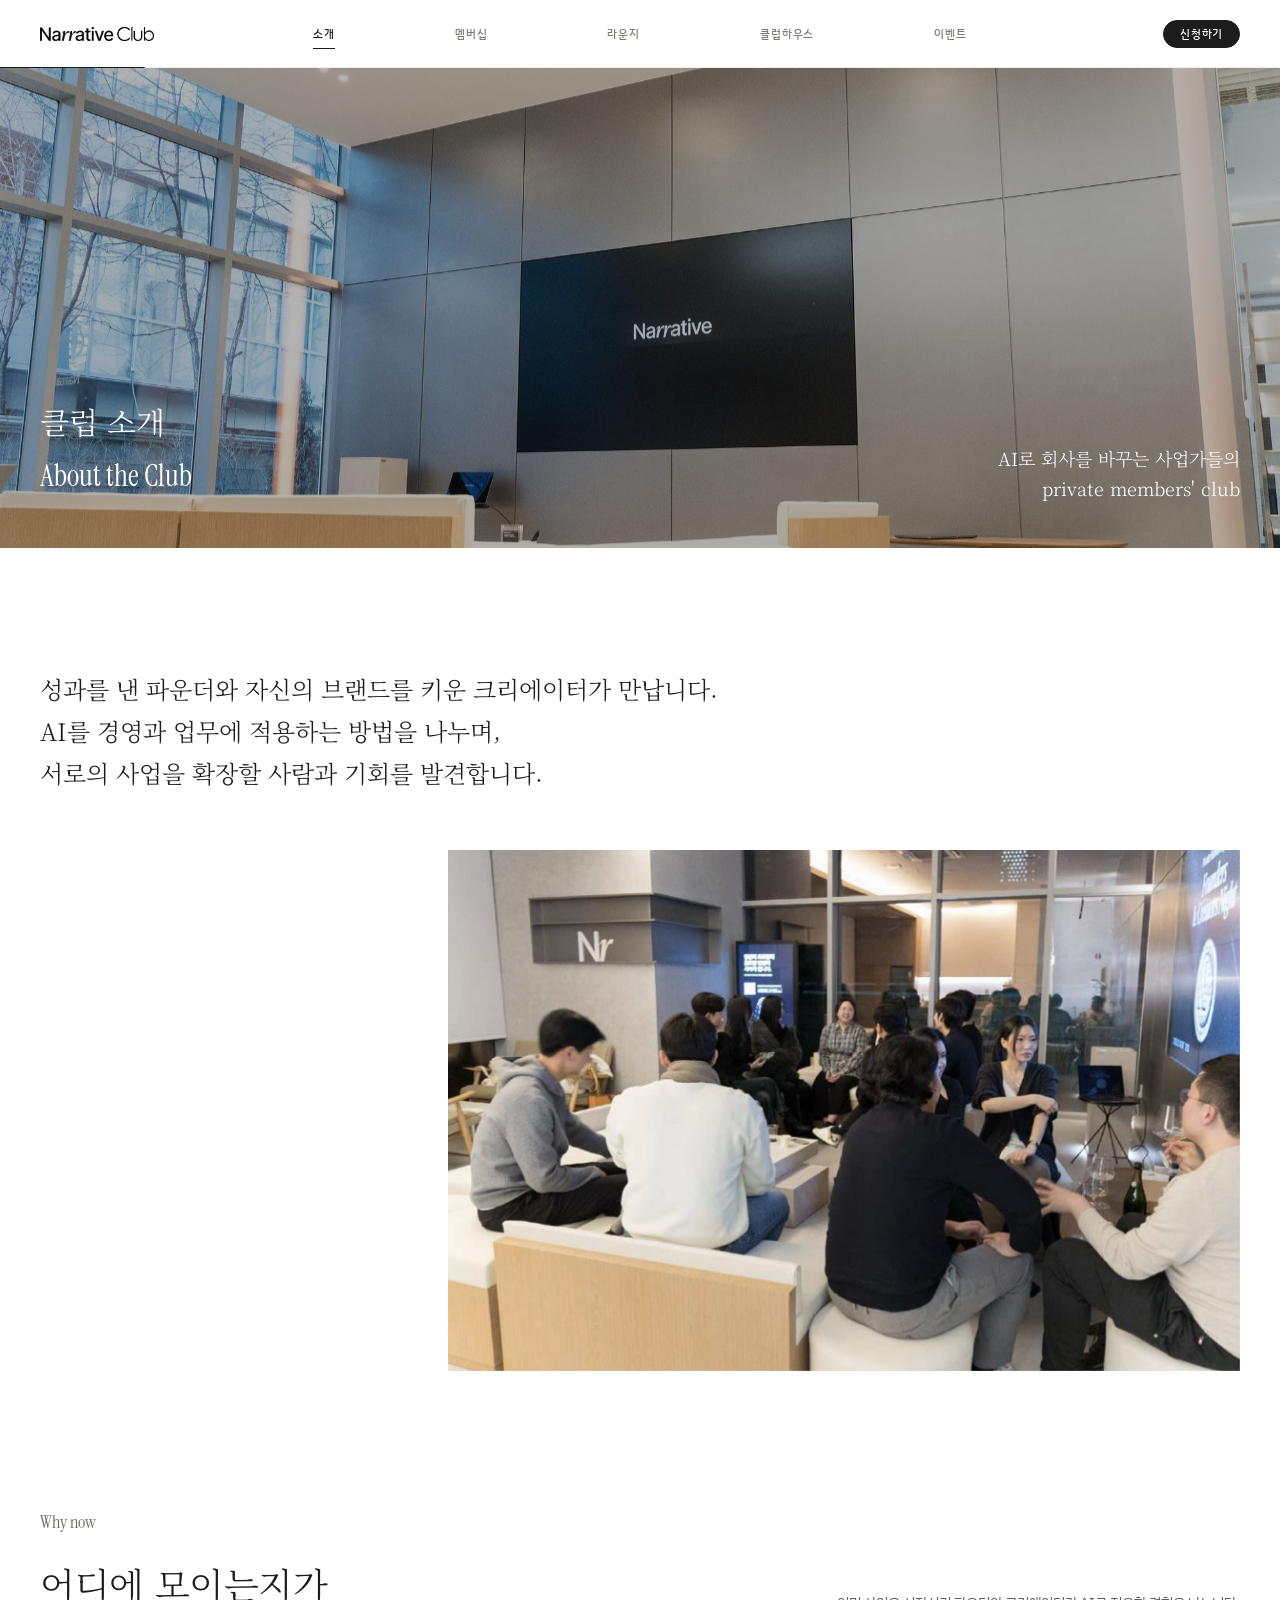
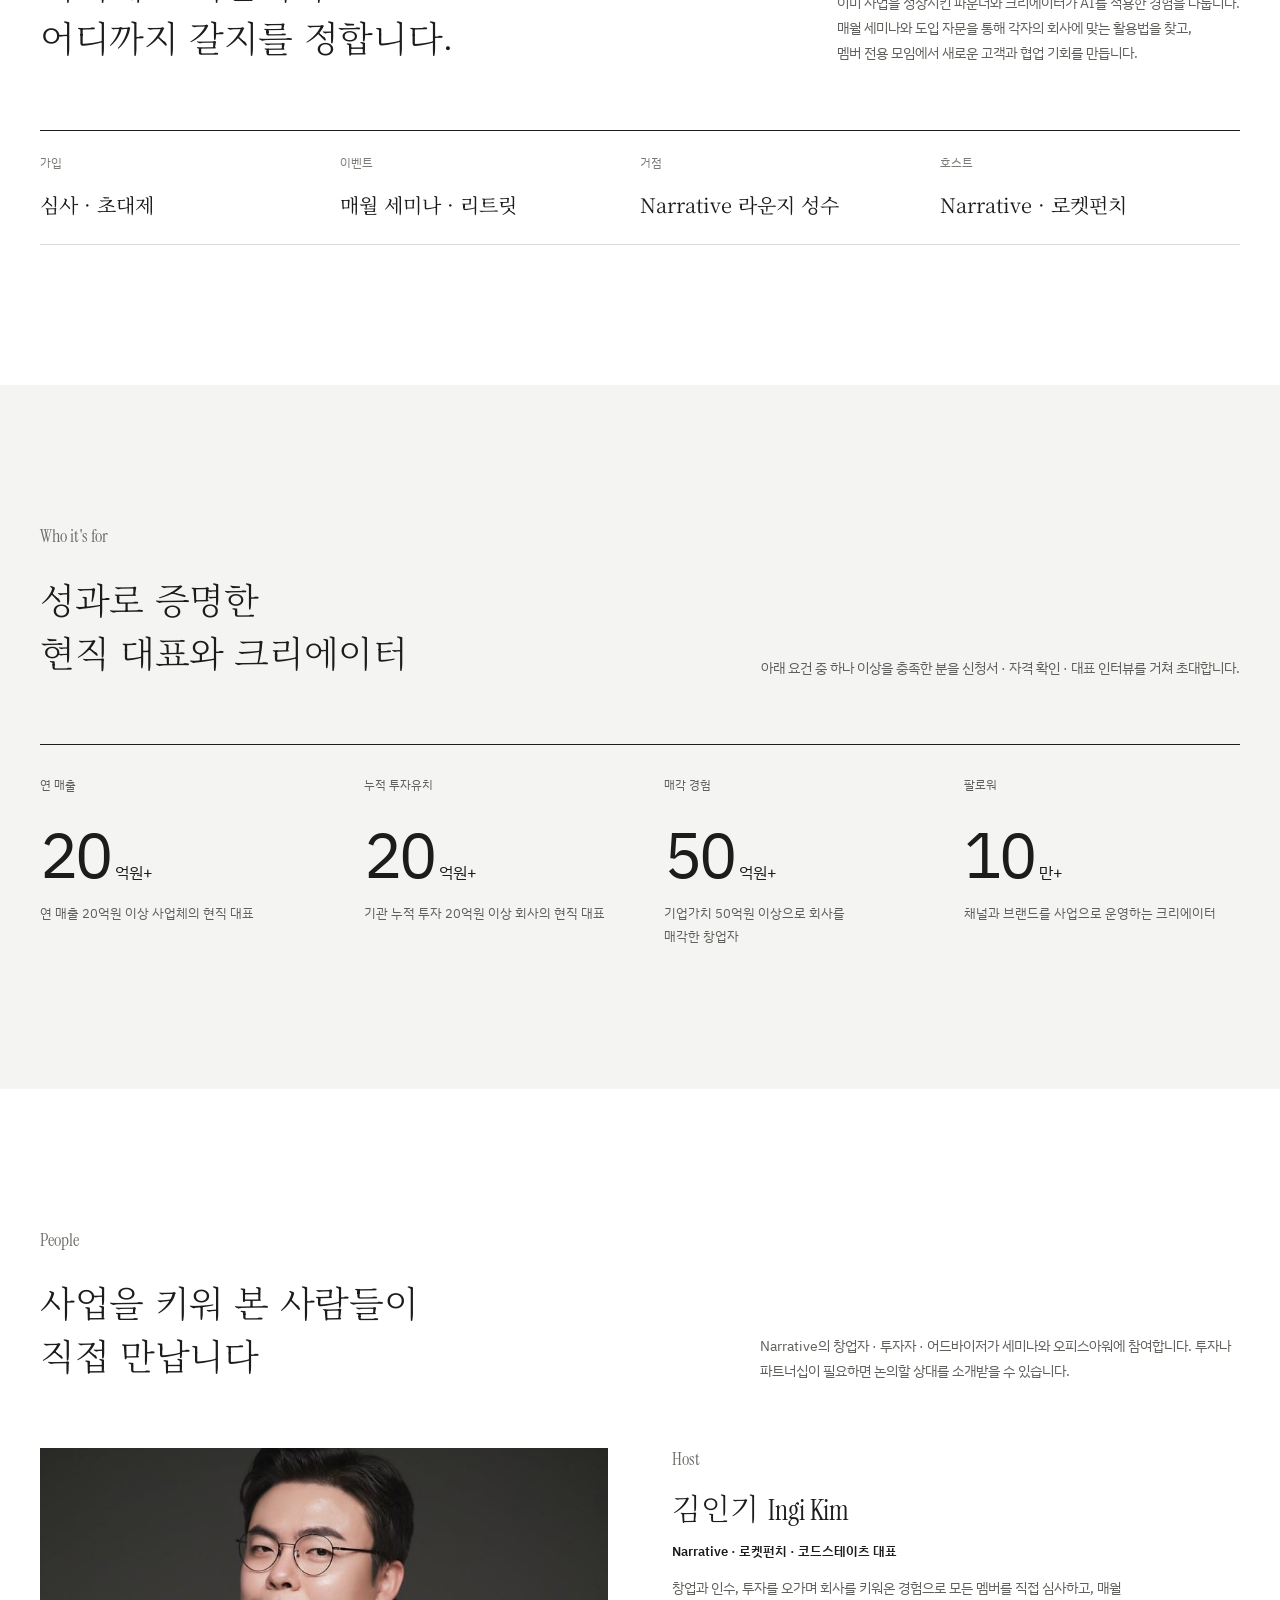
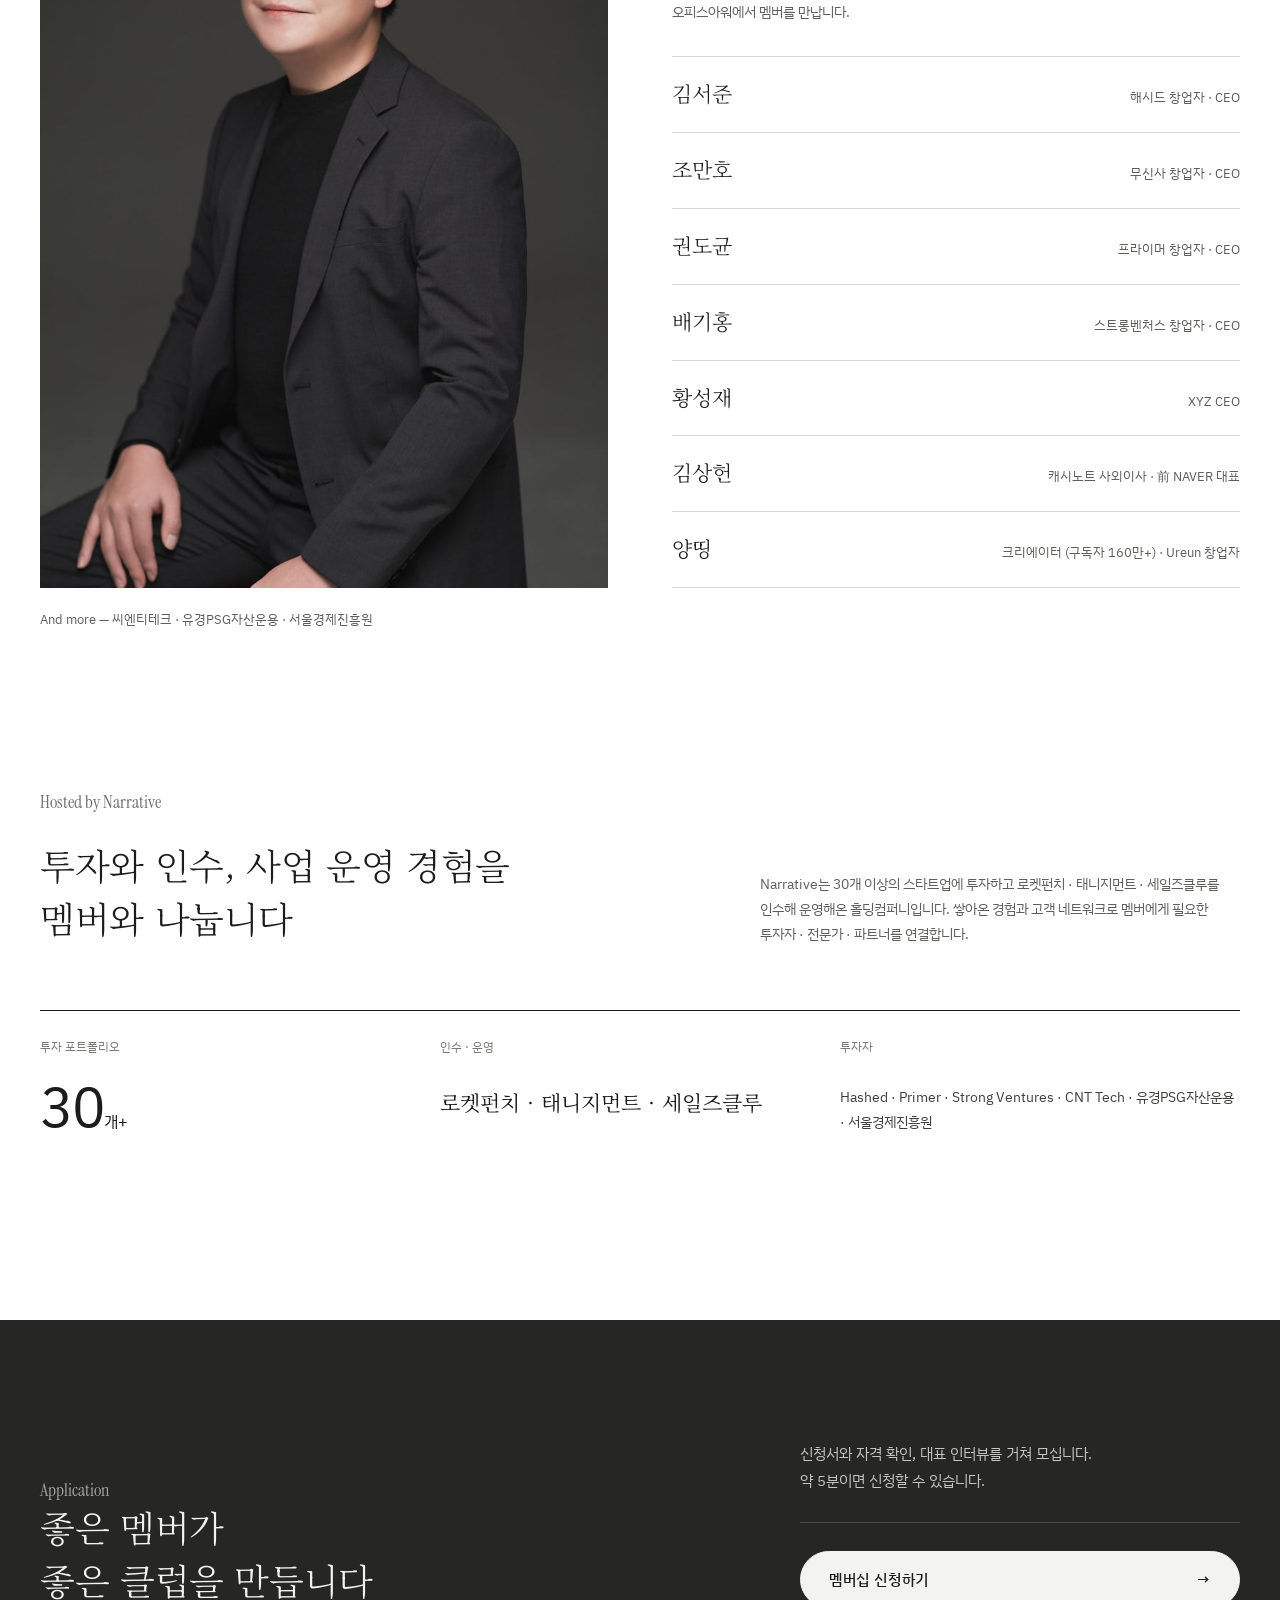
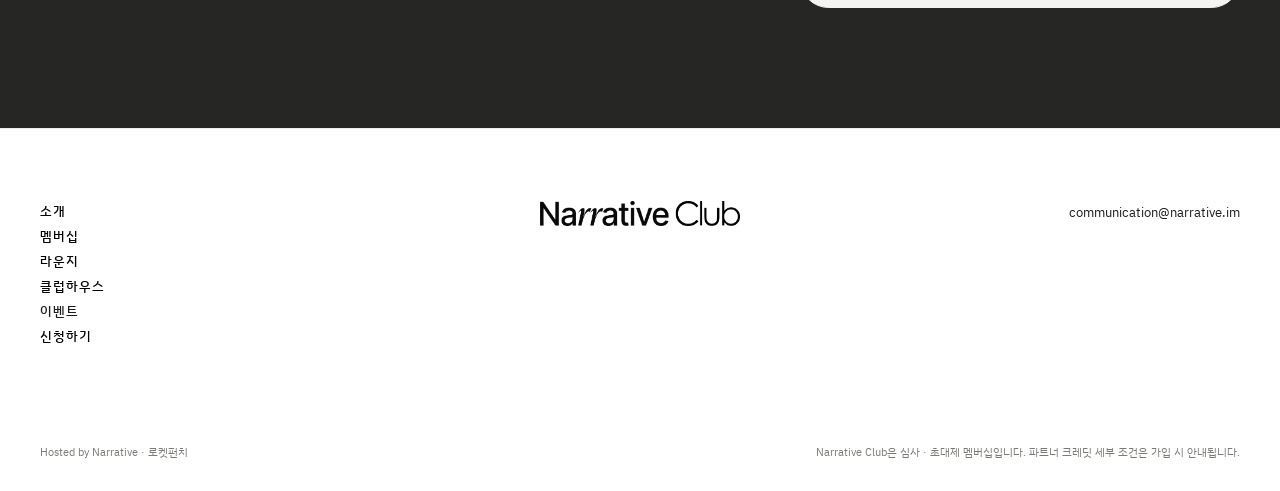
==== narrative-club-site (1)/index.html @ a38b7d6c "Add files via upload" ====
<!doctype html>
<html lang="ko">
<head>
<meta charset="utf-8">
<meta name="viewport" content="width=device-width, initial-scale=1, viewport-fit=cover">
<title>Narrative Club — AI로 회사를 바꾸는 사업가들의 private members' club</title>
<meta name="description" content="성과로 증명한 파운더와 크리에이터를 위한 초대제 멤버십. Narrative 라운지 성수, 성수 클럽하우스.">
<link rel="icon" href="images/narrative-logo.png">
<link rel="preconnect" href="https://fonts.googleapis.com">
<link rel="stylesheet" href="https://fonts.googleapis.com/css2?family=Instrument+Serif:ital@0;1&amp;family=Noto+Serif+KR:wght@300;400&amp;family=IBM+Plex+Sans+KR:wght@400;500;600&amp;display=swap">
<link rel="stylesheet" href="style.css">
</head>
<body>
<div data-nc="1" style="background: #FFFFFF; color: #1C1C1C; font-family: 'IBM Plex Sans KR', sans-serif; font-size: 14px; line-height: 1.8; min-width: 0">
<header style="position: sticky; top: 0; z-index: 50; background: rgba(255,255,255,0.94); backdrop-filter: blur(10px)">
<div class="wrap" style="height: 68px; display: grid; grid-template-columns: minmax(0,1fr) auto minmax(0,1fr); align-items: center; max-width: none; gap: 24px">
<button aria-label="Narrative Club 홈" data-go="about" style="background: none; border: 0; padding: 0; cursor: pointer; justify-self: start; display: flex"><img alt="Narrative Club" src="images/narrative-logo.png" style="height: 14px; width: auto; display: block"/></button>
<nav class="navwrap" style="display: flex; gap: 120px; align-items: center">

<button class="navbtn" data-go="about" style="color: #1C1C1C">소개<span class="bar" style="width: 100%"></span></button>

<button class="navbtn" data-go="benefits" style="color: #7A7A76">멤버십<span class="bar" style="width: 0%"></span></button>

<button class="navbtn" data-go="lounge" style="color: #7A7A76">라운지<span class="bar" style="width: 0%"></span></button>

<button class="navbtn" data-go="clubhouse" style="color: #7A7A76">클럽하우스<span class="bar" style="width: 0%"></span></button>

<a class="navbtn" href="https://www.instagram.com/narrativeseoul?utm_source=ig_web_button_share_sheet&amp;stkn=ZDNlZDc0MzIxNw==" rel="noopener" style="color: #7A7A76" target="_blank">이벤트<span class="bar" style="width: 0%"></span></a>

</nav>
<div style="justify-self: end"><button class="applybtn" data-go="apply">신청하기</button></div>
</div>
<div style="position: absolute; left: 0; right: 0; bottom: 0; height: 1px; background: #EDEDEA"></div>
<div data-prog="1" style="position: absolute; left: 0; right: 0; bottom: 0; height: 1px; background: #1C1C1C; transform-origin: 0 50%; transform: scaleX(0)"></div>
</header>
<div data-page="about"><div class="page"><section class="rel" data-rv="1" style="height: 480px; max-height: 92vh; min-height: 480px; overflow: hidden; color: #FFFFFF">
<div style="position: absolute; inset: 0"><div class="img-in" data-par="1" style="background: #7C7C78"><img alt="Narrative 라운지 성수 전경" src="images/lounge-wide.jpg" style="width: 100%; height: 100%; object-fit: cover; object-position: center 40%; display: block"/></div></div><div style="position: absolute; inset: 0; background: rgba(20,20,20,0.32)"></div>
<div class="wrap split" style="position: absolute; left: 0; right: 0; bottom: 0; padding-bottom: 44px; gap: 32px; align-items: end; max-width: none">
<div><span class="mask"><span class="kr hero-t" style="font-size: 30px; font-weight: 300">클럽 소개</span></span><span class="mask"><span class="srf hero-t" style="font-size: 30px; transition-delay: 100ms">About the Club</span></span></div>
<p class="kr rise" style="margin: 0; text-align: right; justify-self: end; font-size: 18px; line-height: 1.7; font-weight: 300; transition-delay: 200ms">AI로 회사를 바꾸는 사업가들의<br/>private members' club</p>
</div></section><div class="wrap" data-rv="1" style="padding-top: 120px"><p class="kr rise" style="margin: 0; max-width: 860px; font-size: 24px; line-height: 1.75; font-weight: 300; width: 1091px">성과를 낸 파운더와 자신의 브랜드를 키운 크리에이터가 만납니다. <br/>AI를 경영과 업무에 적용하는 방법을 나누며, <br/>서로의 사업을 확장할 사람과 기회를 발견합니다.</p></div><div class="wrap g3" style="gap: 24px; margin-top: 56px"><div data-rv="1" style="grid-column: 2 / span 2"><div class="img" style="aspect-ratio: 1800 / 1183"><div class="img-in" data-par="1" style="background: #8C8C88"><img alt="라운지에서 열린 네트워킹 밋업 — 소파에 둘러앉은 참가자들" src="images/ev-network.jpg" style="width: 100%; height: 100%; object-fit: cover; object-position: center; display: block"/></div></div></div></div><div class="wrap split" data-rv="1" data-spy="a-why" id="a-why" style="padding-top: 140px; padding-bottom: 64px; gap: 64px; align-items: end">
<div><div class="eb rise" style="">Why now</div><div style="height: 26px"></div><h2 class="kr h-m" style="margin: 0; font-size: 36px; line-height: 1.4; font-weight: 300; letter-spacing: -0.01em"><span class="mask"><span style="transition-delay: 0ms">어디에 모이는지가</span></span><span class="mask"><span style="transition-delay: 110ms">어디까지 갈지를 정합니다.</span></span></h2></div>
<p class="rise" style="margin: 0; color: #5E5E5A; max-width: 480px; justify-self: end; transition-delay: 200ms">이미 사업을 성장시킨 파운더와 크리에이터가 AI를 적용한 경험을 나눕니다. <br/>매월 세미나와 도입 자문을 통해 각자의 회사에 맞는 활용법을 찾고, <br/>멤버 전용 모임에서 새로운 고객과 협업 기회를 만듭니다.</p></div><div class="wrap" data-rv="1"><div class="g4 rel"><div class="hl k" style="top: 0"></div><div class="hl" style="bottom: 0; transition-delay: 200ms"></div><div class="rise" style="padding: 22px 0; transition-delay: 0ms"><div style="font-size: 12px; color: #7A7A76">가입</div><div class="kr" style="font-size: 20px; margin-top: 14px">심사 · 초대제</div></div><div class="rise" style="padding: 22px 0; transition-delay: 100ms"><div style="font-size: 12px; color: #7A7A76">이벤트</div><div class="kr" style="font-size: 20px; margin-top: 14px">매월 세미나 · 리트릿</div></div><div class="rise" style="padding: 22px 0; transition-delay: 200ms"><div style="font-size: 12px; color: #7A7A76">거점</div><div class="kr" style="font-size: 20px; margin-top: 14px">Narrative 라운지 성수</div></div><div class="rise" style="padding: 22px 0; transition-delay: 300ms"><div style="font-size: 12px; color: #7A7A76">호스트</div><div class="kr" style="font-size: 20px; margin-top: 14px">Narrative · 로켓펀치</div></div></div></div><section style="background: #F4F4F2; margin-top: 140px; padding-bottom: 140px"><div class="wrap split" data-rv="1" data-spy="a-who" id="a-who" style="padding-top: 140px; padding-bottom: 64px; gap: 64px; align-items: end">
<div><div class="eb rise" style="">Who it's for</div><div style="height: 26px"></div><h2 class="kr h-m" style="margin: 0; font-size: 36px; line-height: 1.4; font-weight: 300; letter-spacing: -0.01em"><span class="mask"><span style="transition-delay: 0ms">성과로 증명한</span></span><span class="mask"><span style="transition-delay: 110ms">현직 대표와 크리에이터</span></span></h2></div>
<p class="rise" style="margin: 0; color: #5E5E5A; max-width: 480px; justify-self: end; transition-delay: 200ms">아래 요건 중 하나 이상을 충족한 분을 신청서 · 자격 확인 · 대표 인터뷰를 거쳐 초대합니다.</p></div><div class="wrap g4" data-rv="1"><div class="rel" style="padding: 30px 24px 0 0px"><div class="hl k" style="top: 0; transition-delay: 0ms"></div><div style="font-size: 12px; color: #5E5E5A">연 매출</div><div style="font-size: 64px; letter-spacing: -0.04em; line-height: 1; margin-top: 26px"><span class="odo"><span class="odo-c" style="--n: 2"><span>0</span><span>1</span><span>2</span><span>3</span><span>4</span><span>5</span><span>6</span><span>7</span><span>8</span><span>9</span></span></span><span class="odo"><span class="odo-c" style="--n: 0"><span>0</span><span>1</span><span>2</span><span>3</span><span>4</span><span>5</span><span>6</span><span>7</span><span>8</span><span>9</span></span></span><span style="font-size: 16px; letter-spacing: 0; margin-left: 4px">억원+</span></div><p class="rise" style="margin: 16px 0 0; font-size: 13px; color: #5E5E5A; transition-delay: 200ms">연 매출 20억원 이상 사업체의 현직 대표</p></div><div class="rel" style="padding: 30px 24px 0 24px"><div class="hl k" style="top: 0; transition-delay: 120ms"></div><div style="font-size: 12px; color: #5E5E5A">누적 투자유치</div><div style="font-size: 64px; letter-spacing: -0.04em; line-height: 1; margin-top: 26px"><span class="odo"><span class="odo-c" style="--n: 2"><span>0</span><span>1</span><span>2</span><span>3</span><span>4</span><span>5</span><span>6</span><span>7</span><span>8</span><span>9</span></span></span><span class="odo"><span class="odo-c" style="--n: 0"><span>0</span><span>1</span><span>2</span><span>3</span><span>4</span><span>5</span><span>6</span><span>7</span><span>8</span><span>9</span></span></span><span style="font-size: 16px; letter-spacing: 0; margin-left: 4px">억원+</span></div><p class="rise" style="margin: 16px 0 0; font-size: 13px; color: #5E5E5A; transition-delay: 320ms">기관 누적 투자 20억원 이상 회사의 현직 대표</p></div><div class="rel" style="padding: 30px 24px 0 24px"><div class="hl k" style="top: 0; transition-delay: 240ms"></div><div style="font-size: 12px; color: #5E5E5A">매각 경험</div><div style="font-size: 64px; letter-spacing: -0.04em; line-height: 1; margin-top: 26px"><span class="odo"><span class="odo-c" style="--n: 5"><span>0</span><span>1</span><span>2</span><span>3</span><span>4</span><span>5</span><span>6</span><span>7</span><span>8</span><span>9</span></span></span><span class="odo"><span class="odo-c" style="--n: 0"><span>0</span><span>1</span><span>2</span><span>3</span><span>4</span><span>5</span><span>6</span><span>7</span><span>8</span><span>9</span></span></span><span style="font-size: 16px; letter-spacing: 0; margin-left: 4px">억원+</span></div><p class="rise" style="margin: 16px 0 0; font-size: 13px; color: #5E5E5A; transition-delay: 440ms">기업가치 50억원 이상으로 회사를 매각한 창업자</p></div><div class="rel" style="padding: 30px 24px 0 24px"><div class="hl k" style="top: 0; transition-delay: 360ms"></div><div style="font-size: 12px; color: #5E5E5A">팔로워</div><div style="font-size: 64px; letter-spacing: -0.04em; line-height: 1; margin-top: 26px"><span class="odo"><span class="odo-c" style="--n: 1"><span>0</span><span>1</span><span>2</span><span>3</span><span>4</span><span>5</span><span>6</span><span>7</span><span>8</span><span>9</span></span></span><span class="odo"><span class="odo-c" style="--n: 0"><span>0</span><span>1</span><span>2</span><span>3</span><span>4</span><span>5</span><span>6</span><span>7</span><span>8</span><span>9</span></span></span><span style="font-size: 16px; letter-spacing: 0; margin-left: 4px">만+</span></div><p class="rise" style="margin: 16px 0 0; font-size: 13px; color: #5E5E5A; transition-delay: 560ms">채널과 브랜드를 사업으로 운영하는 크리에이터</p></div></div></section><div class="wrap split" data-rv="1" data-spy="a-people" id="a-people" style="padding-top: 140px; padding-bottom: 64px; gap: 64px; align-items: end">
<div><div class="eb rise" style="">People</div><div style="height: 26px"></div><h2 class="kr h-m" style="margin: 0; font-size: 36px; line-height: 1.4; font-weight: 300; letter-spacing: -0.01em"><span class="mask"><span style="transition-delay: 0ms">사업을 키워 본 사람들이</span></span><span class="mask"><span style="transition-delay: 110ms">직접 만납니다</span></span></h2></div>
<p class="rise" style="margin: 0; color: #5E5E5A; max-width: 480px; justify-self: end; transition-delay: 200ms">Narrative의 창업자 · 투자자 · 어드바이저가 세미나와 오피스아워에 참여합니다. 투자나 파트너십이 필요하면 논의할 상대를 소개받을 수 있습니다.</p></div><div class="wrap split" style="gap: 64px; align-items: stretch"><div data-rv="1" style="position: relative; min-height: 520px"><div class="img" style="position: absolute; inset: 0"><div class="img-in" data-par="1" style="background: #3E3E3C"><img alt="Narrative Club 호스트 김인기" src="images/host-ingi.jpg" style="width: 100%; height: 100%; object-fit: cover; object-position: center 18%; display: block"/></div></div></div><div data-rv="1"><div class="rise" style="padding-bottom: 32px"><div class="eb">Host</div><div class="kr" style="font-size: 30px; font-weight: 300; margin-top: 10px">김인기 <span class="srf" style="font-size: 28px">Ingi Kim</span></div><div style="font-size: 13px; font-weight: 600; margin-top: 4px">Narrative · 로켓펀치 · 코드스테이츠 대표</div><p style="margin: 12px 0 0; font-size: 13.5px; color: #5E5E5A; max-width: 520px">창업과 인수, 투자를 오가며 회사를 키워온 경험으로 모든 멤버를 직접 심사하고, 매월 오피스아워에서 멤버를 만납니다.</p></div><div class="rel" style="display: flex; justify-content: space-between; align-items: baseline; gap: 16px; padding: 19px 0"><div class="hl" style="top: 0; transition-delay: 0ms"></div><span class="kr rise" style="font-size: 21px; font-weight: 300; transition-delay: 80ms">김서준</span><span class="rise" style="font-size: 13px; color: #5E5E5A; text-align: right; transition-delay: 120ms">해시드 창업자 · CEO</span></div><div class="rel" style="display: flex; justify-content: space-between; align-items: baseline; gap: 16px; padding: 19px 0"><div class="hl" style="top: 0; transition-delay: 90ms"></div><span class="kr rise" style="font-size: 21px; font-weight: 300; transition-delay: 170ms">조만호</span><span class="rise" style="font-size: 13px; color: #5E5E5A; text-align: right; transition-delay: 210ms">무신사 창업자 · CEO</span></div><div class="rel" style="display: flex; justify-content: space-between; align-items: baseline; gap: 16px; padding: 19px 0"><div class="hl" style="top: 0; transition-delay: 180ms"></div><span class="kr rise" style="font-size: 21px; font-weight: 300; transition-delay: 260ms">권도균</span><span class="rise" style="font-size: 13px; color: #5E5E5A; text-align: right; transition-delay: 300ms">프라이머 창업자 · CEO</span></div><div class="rel" style="display: flex; justify-content: space-between; align-items: baseline; gap: 16px; padding: 19px 0"><div class="hl" style="top: 0; transition-delay: 270ms"></div><span class="kr rise" style="font-size: 21px; font-weight: 300; transition-delay: 350ms">배기홍</span><span class="rise" style="font-size: 13px; color: #5E5E5A; text-align: right; transition-delay: 390ms">스트롱벤처스 창업자 · CEO</span></div><div class="rel" style="display: flex; justify-content: space-between; align-items: baseline; gap: 16px; padding: 19px 0"><div class="hl" style="top: 0; transition-delay: 360ms"></div><span class="kr rise" style="font-size: 21px; font-weight: 300; transition-delay: 440ms">황성재</span><span class="rise" style="font-size: 13px; color: #5E5E5A; text-align: right; transition-delay: 480ms">XYZ CEO</span></div><div class="rel" style="display: flex; justify-content: space-between; align-items: baseline; gap: 16px; padding: 19px 0"><div class="hl" style="top: 0; transition-delay: 450ms"></div><span class="kr rise" style="font-size: 21px; font-weight: 300; transition-delay: 530ms">김상헌</span><span class="rise" style="font-size: 13px; color: #5E5E5A; text-align: right; transition-delay: 570ms">캐시노트 사외이사 · 前 NAVER 대표</span></div><div class="rel" style="display: flex; justify-content: space-between; align-items: baseline; gap: 16px; padding: 19px 0"><div class="hl" style="top: 0; transition-delay: 540ms"></div><span class="kr rise" style="font-size: 21px; font-weight: 300; transition-delay: 620ms">양띵</span><span class="rise" style="font-size: 13px; color: #5E5E5A; text-align: right; transition-delay: 660ms">크리에이터 (구독자 160만+) · Ureun 창업자</span></div><div class="rel" style="height: 1px"><div class="hl" style="top: 0; transition-delay: 700ms"></div></div></div></div><div class="wrap" data-rv="1"><p class="rise" style="margin: 20px 0 0; font-size: 13px; color: #5E5E5A">And more — 씨엔티테크 · 유경PSG자산운용 · 서울경제진흥원</p></div><div class="wrap split" data-rv="1" data-spy="a-host" id="a-host" style="padding-top: 160px; padding-bottom: 64px; gap: 64px; align-items: end">
<div><div class="eb rise" style="">Hosted by Narrative</div><div style="height: 26px"></div><h2 class="kr h-m" style="margin: 0; font-size: 36px; line-height: 1.4; font-weight: 300; letter-spacing: -0.01em"><span class="mask"><span style="transition-delay: 0ms">투자와 인수, 사업 운영 경험을</span></span><span class="mask"><span style="transition-delay: 110ms">멤버와 나눕니다</span></span></h2></div>
<p class="rise" style="margin: 0; color: #5E5E5A; max-width: 480px; justify-self: end; transition-delay: 200ms">Narrative는 30개 이상의 스타트업에 투자하고 로켓펀치 · 태니지먼트 · 세일즈클루를 인수해 운영해온 홀딩컴퍼니입니다. 쌓아온 경험과 고객 네트워크로 멤버에게 필요한 투자자 · 전문가 · 파트너를 연결합니다.</p></div><div class="wrap" data-rv="1" style="padding-bottom: 160px"><div class="g3 rel"><div class="hl k" style="top: 0"></div><div style="padding: 26px 0"><div style="font-size: 12px; color: #7A7A76">투자 포트폴리오</div><div style="font-size: 56px; letter-spacing: -0.04em; line-height: 1; margin-top: 20px"><span class="odo"><span class="odo-c" style="--n: 3"><span>0</span><span>1</span><span>2</span><span>3</span><span>4</span><span>5</span><span>6</span><span>7</span><span>8</span><span>9</span></span></span><span class="odo"><span class="odo-c" style="--n: 0"><span>0</span><span>1</span><span>2</span><span>3</span><span>4</span><span>5</span><span>6</span><span>7</span><span>8</span><span>9</span></span></span><span style="font-size: 16px; letter-spacing: 0">개+</span></div></div><div class="rise" style="padding: 26px 0"><div style="font-size: 12px; color: #7A7A76">인수 · 운영</div><div class="kr" style="font-size: 21px; margin-top: 26px">로켓펀치 · 태니지먼트 · 세일즈클루</div></div><div class="rise" style="padding: 26px 0; transition-delay: 120ms"><div style="font-size: 12px; color: #7A7A76">투자자</div><div style="font-size: 14px; margin-top: 26px; color: #3E3E3B">Hashed · Primer · Strong Ventures · CNT Tech · 유경PSG자산운용 · 서울경제진흥원</div></div></div></div><section data-rv="1" style="background: #262625; color: #F3F3F1">
<div class="wrap split" style="padding-top: 120px; padding-bottom: 120px; gap: 64px; align-items: end">
<div><div style="height: 26px"></div><div class="eb rise" style="color: #A3A39F">Application</div><h2 class="kr h-m" style="margin: 0; font-size: 36px; line-height: 1.4; font-weight: 300; letter-spacing: -0.01em"><span class="mask"><span style="transition-delay: 0ms">좋은 멤버가</span></span><span class="mask"><span style="transition-delay: 110ms">좋은 클럽을 만듭니다</span></span></h2></div>
<div class="rise" style="justify-self: end; width: 100%; max-width: 440px; transition-delay: 200ms">
<p style="margin: 0; color: #C4C4C0; font-size: 15px; line-height: 1.8">신청서와 자격 확인, 대표 인터뷰를 거쳐 모십니다.<br/>약 5분이면 신청할 수 있습니다.</p>
<div class="rel" style="height: 1px; margin: 28px 0"><div class="hl" style="top: 0; background: #4A4A47"></div></div>
<button class="applybtn inv" data-go="apply" style="width: 100%; display: flex; justify-content: space-between; align-items: center; padding: 20px 28px; font-size: 15px; letter-spacing: 0.04em"><span>멤버십 신청하기</span><span aria-hidden="true">→</span></button>
</div>
</div></section></div></div><div data-page="benefits" hidden=""><div class="page"><section class="rel" data-rv="1" style="height: 480px; max-height: 92vh; min-height: 480px; overflow: hidden; color: #FFFFFF">
<div style="position: absolute; inset: 0"><div class="img-in" data-par="1" style="background: #6B6B67"><img alt="라운지 창가 좌석에 모인 멤버들" src="images/ev-audience.jpg" style="width: 100%; height: 100%; object-fit: cover; object-position: center 45%; display: block"/></div></div><div style="position: absolute; inset: 0; background: rgba(20,20,20,0.32)"></div>
<div class="wrap split" style="position: absolute; left: 0; right: 0; bottom: 0; padding-bottom: 44px; gap: 32px; align-items: end; max-width: none">
<div><span class="mask"><span class="kr hero-t" style="font-size: 30px; font-weight: 300">멤버 혜택</span></span><span class="mask"><span class="srf hero-t" style="font-size: 30px; transition-delay: 100ms">Member Benefits</span></span></div>
<p class="kr rise" style="margin: 0; text-align: right; justify-self: end; font-size: 18px; line-height: 1.7; font-weight: 300; transition-delay: 200ms">공간부터 고객, AI와 자본까지<br/>연회비 하나로 이용합니다</p>
</div></section><div class="wrap split3 benzone" data-dz="1" style="padding-top: 120px; gap: 64px"><div class="sticky" data-rv="1"><div class="eb rise" style="">Benefits</div><div style="height: 26px"></div><h2 class="kr h-m" style="margin: 0; font-size: 34px; line-height: 1.4; font-weight: 300; letter-spacing: -0.01em"><span class="mask"><span style="transition-delay: 0ms">단 하나의 멤버십으로</span></span><span class="mask"><span style="transition-delay: 110ms">이 모든 기회를</span></span></h2><p class="rise" style="margin: 22px 0 0; font-size: 13px; color: #7A7A76; transition-delay: 200ms">파트너 크레딧(OpenAI · Notion 등)은 각 프로그램의 자격 요건과 소진 상황에 따라 제공됩니다.</p></div><div><div data-rv="1" data-spy="b-space" id="b-space" style="padding-bottom: 96px"><div class="rel" style="display: flex; justify-content: space-between; padding: 16px 0; font-size: 11px; letter-spacing: 0.2em; color: #7A7A76"><div class="hl k" style="top: 0"></div><span class="rise">01</span><span class="rise srf" style="font-size: 18px; letter-spacing: 0; color: #6E6E6A">Space</span></div><h3 class="kr rise" style="margin: 28px 0 28px; font-size: 32px; font-weight: 300; transition-delay: 100ms">공간</h3><div class="bgrid g3b"><div class="bk rise" style="transition-delay: 150ms"><div class="bkey" style="font-size: 40px">24h</div><div><div class="kr bkt">Narrative 라운지 성수</div><div class="bkd">주 7일 24시간 이용 · 대관 행사 등 제한 일정 제외</div></div></div><div class="bk rise" style="transition-delay: 230ms"><div class="bkey" style="font-size: 40px">상시</div><div><div class="kr bkt">코워킹 · 라운지 커피</div><div class="bkd">편하게 와서 일하는 공간, 커피 상시 제공</div></div></div><div class="bk rise" style="transition-delay: 310ms"><div class="bkey" style="font-size: 40px">50인</div><div><div class="kr bkt">행사 공간</div><div class="bkd">팀 워크숍 · IR 미팅</div></div></div><div class="bk rise" style="transition-delay: 390ms"><div class="bkey" style="font-size: 40px">2027</div><div><div class="kr bkt">성수 클럽하우스</div><div class="bkd">현재 공사 중 · 2027년 2월 공개</div></div></div><div class="bk rise" style="transition-delay: 470ms"><div class="bkey" style="font-size: 40px">2곳</div><div><div class="kr bkt">강남 · 압구정 파트너 공간</div><div class="bkd">행사 · 미팅 성격에 맞춘 공간 연결</div></div></div><div class="bk rise" style="transition-delay: 550ms"><div class="bkey" style="font-size: 40px">60%</div><div><div class="kr bkt">패스트파이브 공간대여 할인</div><div class="bkd">전국 주요 업무지역 미팅룸 · 세미나룸</div></div></div></div></div><div data-rv="1" data-spy="b-growth" id="b-growth" style="padding-bottom: 96px"><div class="rel" style="display: flex; justify-content: space-between; padding: 16px 0; font-size: 11px; letter-spacing: 0.2em; color: #7A7A76"><div class="hl k" style="top: 0"></div><span class="rise">02</span><span class="rise srf" style="font-size: 18px; letter-spacing: 0; color: #6E6E6A">Growth &amp; AI</span></div><h3 class="kr rise" style="margin: 28px 0 28px; font-size: 32px; font-weight: 300; transition-delay: 100ms">성장 · 세일즈</h3><div class="bgrid bento2"><div class="bk bk-hero rise" style="transition-delay: 150ms"><div class="eb">Every month</div><div><div style="font-size: clamp(56px,6vw,84px); letter-spacing: -0.045em; line-height: 1"><span class="odo"><span class="odo-c" style="--n: 1"><span>0</span><span>1</span><span>2</span><span>3</span><span>4</span><span>5</span><span>6</span><span>7</span><span>8</span><span>9</span></span></span><span class="odo"><span class="odo-c" style="--n: 0"><span>0</span><span>1</span><span>2</span><span>3</span><span>4</span><span>5</span><span>6</span><span>7</span><span>8</span><span>9</span></span></span><span class="odo"><span class="odo-c" style="--n: 0"><span>0</span><span>1</span><span>2</span><span>3</span><span>4</span><span>5</span><span>6</span><span>7</span><span>8</span><span>9</span></span></span><span style="font-size: 18px; letter-spacing: 0; margin-left: 6px">명</span></div><div class="kr bkt" style="margin-top: 18px">국내외 잠재고객 접촉</div><div class="bkd">멤버의 제품과 서비스에 맞는 고객에게 이메일과 메시지를 직접 보냅니다.</div></div></div><div class="bk rise" style="transition-delay: 230ms; min-height: 180px"><div class="bno">02</div><div><div class="kr bkt">글로벌 기업 담당자 소개</div><div class="bkd">잠재고객 접촉 지원</div></div></div><div class="bk rise" style="transition-delay: 310ms; min-height: 180px"><div class="bno">03</div><div><div class="kr bkt">로켓펀치 채용 지원</div><div class="bkd">채용 공고 우선 노출 · 인재 프로필 발굴</div></div></div><div class="bk rise" style="transition-delay: 390ms; min-height: 180px"><div class="bno">04</div><div><div class="kr bkt">로켓펀치 Growth 플랜 1개월</div><div class="bkd">상위 노출 · 인증배지 · 광고 크레딧</div></div></div><div class="bk rise" style="transition-delay: 470ms; min-height: 180px"><div class="bno">05</div><div><div class="kr bkt">AI 도입 자문 · 구축 지원</div><div class="bkd">회사별 업무에 맞춘 AI 도입 자문</div></div></div></div></div><div data-rv="1" data-spy="b-credit" id="b-credit" style="padding-bottom: 96px"><div class="rel" style="display: flex; justify-content: space-between; padding: 16px 0; font-size: 11px; letter-spacing: 0.2em; color: #7A7A76"><div class="hl k" style="top: 0"></div><span class="rise">03</span><span class="rise srf" style="font-size: 18px; letter-spacing: 0; color: #6E6E6A">Credits &amp; Tools</span></div><h3 class="kr rise" style="margin: 28px 0 28px; font-size: 32px; font-weight: 300; transition-delay: 100ms">크레딧 · 툴</h3><div class="bgrid g3b"><div class="bk rise" style="transition-delay: 150ms"><div><svg aria-label="OpenAI" class="blogo" role="img" viewbox="0 0 24 24"><path d="M22.2819 9.8211a5.9847 5.9847 0 0 0-.5157-4.9108 6.0462 6.0462 0 0 0-6.5098-2.9A6.0651 6.0651 0 0 0 4.9807 4.1818a5.9847 5.9847 0 0 0-3.9977 2.9 6.0462 6.0462 0 0 0 .7427 7.0966 5.98 5.98 0 0 0 .511 4.9107 6.051 6.051 0 0 0 6.5146 2.9001A5.9847 5.9847 0 0 0 13.2599 24a6.0557 6.0557 0 0 0 5.7718-4.2058 5.9894 5.9894 0 0 0 3.9977-2.9001 6.0557 6.0557 0 0 0-.7475-7.0729zm-9.022 12.6081a4.4755 4.4755 0 0 1-2.8764-1.0408l.1419-.0804 4.7783-2.7582a.7948.7948 0 0 0 .3927-.6813v-6.7369l2.02 1.1686a.071.071 0 0 1 .038.052v5.5826a4.504 4.504 0 0 1-4.4945 4.4944zm-9.6607-4.1254a4.4708 4.4708 0 0 1-.5346-3.0137l.142.0852 4.783 2.7582a.7712.7712 0 0 0 .7806 0l5.8428-3.3685v2.3324a.0804.0804 0 0 1-.0332.0615L9.74 19.9502a4.4992 4.4992 0 0 1-6.1408-1.6464zM2.3408 7.8956a4.485 4.485 0 0 1 2.3655-1.9728V11.6a.7664.7664 0 0 0 .3879.6765l5.8144 3.3543-2.0201 1.1685a.0757.0757 0 0 1-.071 0l-4.8303-2.7865A4.504 4.504 0 0 1 2.3408 7.872zm16.5963 3.8558L13.1038 8.364 15.1192 7.2a.0757.0757 0 0 1 .071 0l4.8303 2.7913a4.4944 4.4944 0 0 1-.6765 8.1042v-5.6772a.79.79 0 0 0-.407-.667zm2.0107-3.0231l-.142-.0852-4.7735-2.7818a.7759.7759 0 0 0-.7854 0L9.409 9.2297V6.8974a.0662.0662 0 0 1 .0284-.0615l4.8303-2.7866a4.4992 4.4992 0 0 1 6.6802 4.66zM8.3065 12.863l-2.02-1.1638a.0804.0804 0 0 1-.038-.0567V6.0742a4.4992 4.4992 0 0 1 7.3757-3.4537l-.142.0805L8.704 5.459a.7948.7948 0 0 0-.3927.6813zm1.0976-2.3654l2.602-1.4998 2.6069 1.4998v2.9994l-2.5974 1.4997-2.6067-1.4997Z" fill="currentColor"></path></svg><div class="bkey">$10,000</div></div><div><div class="kr bkt">OpenAI API 크레딧</div><div class="bkd">API 사용 크레딧</div></div></div><div class="bk rise" style="transition-delay: 230ms"><div><svg aria-label="OpenAI ChatGPT" class="blogo" role="img" viewbox="0 0 24 24"><path d="M22.2819 9.8211a5.9847 5.9847 0 0 0-.5157-4.9108 6.0462 6.0462 0 0 0-6.5098-2.9A6.0651 6.0651 0 0 0 4.9807 4.1818a5.9847 5.9847 0 0 0-3.9977 2.9 6.0462 6.0462 0 0 0 .7427 7.0966 5.98 5.98 0 0 0 .511 4.9107 6.051 6.051 0 0 0 6.5146 2.9001A5.9847 5.9847 0 0 0 13.2599 24a6.0557 6.0557 0 0 0 5.7718-4.2058 5.9894 5.9894 0 0 0 3.9977-2.9001 6.0557 6.0557 0 0 0-.7475-7.0729zm-9.022 12.6081a4.4755 4.4755 0 0 1-2.8764-1.0408l.1419-.0804 4.7783-2.7582a.7948.7948 0 0 0 .3927-.6813v-6.7369l2.02 1.1686a.071.071 0 0 1 .038.052v5.5826a4.504 4.504 0 0 1-4.4945 4.4944zm-9.6607-4.1254a4.4708 4.4708 0 0 1-.5346-3.0137l.142.0852 4.783 2.7582a.7712.7712 0 0 0 .7806 0l5.8428-3.3685v2.3324a.0804.0804 0 0 1-.0332.0615L9.74 19.9502a4.4992 4.4992 0 0 1-6.1408-1.6464zM2.3408 7.8956a4.485 4.485 0 0 1 2.3655-1.9728V11.6a.7664.7664 0 0 0 .3879.6765l5.8144 3.3543-2.0201 1.1685a.0757.0757 0 0 1-.071 0l-4.8303-2.7865A4.504 4.504 0 0 1 2.3408 7.872zm16.5963 3.8558L13.1038 8.364 15.1192 7.2a.0757.0757 0 0 1 .071 0l4.8303 2.7913a4.4944 4.4944 0 0 1-.6765 8.1042v-5.6772a.79.79 0 0 0-.407-.667zm2.0107-3.0231l-.142-.0852-4.7735-2.7818a.7759.7759 0 0 0-.7854 0L9.409 9.2297V6.8974a.0662.0662 0 0 1 .0284-.0615l4.8303-2.7866a4.4992 4.4992 0 0 1 6.6802 4.66zM8.3065 12.863l-2.02-1.1638a.0804.0804 0 0 1-.038-.0567V6.0742a4.4992 4.4992 0 0 1 7.3757-3.4537l-.142.0805L8.704 5.459a.7948.7948 0 0 0-.3927.6813zm1.0976-2.3654l2.602-1.4998 2.6069 1.4998v2.9994l-2.5974 1.4997-2.6067-1.4997Z" fill="currentColor"></path></svg><div class="bkey">10인</div></div><div><div class="kr bkt">ChatGPT Business with Codex</div><div class="bkd">3개월 이용권</div></div></div><div class="bk rise" style="transition-delay: 310ms"><div><svg aria-label="Notion" class="blogo" role="img" viewbox="0 0 24 24"><path d="M4.459 4.208c.746.606 1.026.56 2.428.466l13.215-.793c.28 0 .047-.28-.046-.326L17.86 1.968c-.42-.326-.981-.7-2.055-.607L3.01 2.295c-.466.046-.56.28-.374.466zm.793 3.08v13.904c0 .747.373 1.027 1.214.98l14.523-.84c.841-.046.935-.56.935-1.167V6.354c0-.606-.233-.933-.748-.887l-15.177.887c-.56.047-.747.327-.747.933zm14.337.745c.093.42 0 .84-.42.888l-.7.14v10.264c-.608.327-1.168.514-1.635.514-.748 0-.935-.234-1.495-.933l-4.577-7.186v6.952L12.21 19s0 .84-1.168.84l-3.222.186c-.093-.186 0-.653.327-.746l.84-.233V9.854L7.822 9.76c-.094-.42.14-1.026.793-1.073l3.456-.233 4.764 7.279v-6.44l-1.215-.139c-.093-.514.28-.887.747-.933zM1.936 1.035l13.31-.98c1.634-.14 2.055-.047 3.082.7l4.249 2.986c.7.513.934.653.934 1.213v16.378c0 1.026-.373 1.634-1.68 1.726l-15.458.934c-.98.047-1.448-.093-1.962-.747l-3.129-4.06c-.56-.747-.793-1.306-.793-1.96V2.667c0-.839.374-1.54 1.447-1.632z" fill="currentColor"></path></svg><div class="bkey">99인</div></div><div><div class="kr bkt">Notion Business</div><div class="bkd">6개월 · 최대 99인</div></div></div><div class="bk rise" style="transition-delay: 390ms"><div><span aria-hidden="true" class="blogo"></span><div class="bkey">1개월</div></div><div><div class="kr bkt">세일즈클루 Pro</div><div class="bkd">무료 이용권</div></div></div><div class="bk rise" style="transition-delay: 470ms"><div><span aria-hidden="true" class="blogo"></span><div class="bkey">1개월</div></div><div><div class="kr bkt">Manyfast Pro</div><div class="bkd">무료 이용권</div></div></div><div class="bk rise" style="transition-delay: 550ms"><div><span aria-hidden="true" class="blogo"></span><div class="bkey">1건</div></div><div><div class="kr bkt">태니지먼트 강점 리포트</div><div class="bkd">무료 리포트</div></div></div></div><p class="rise" style="margin: 14px 0 0; font-size: 12px; color: #7A7A76">파트너 크레딧은 각 프로그램의 자격 요건과 소진 상황에 따라 제공됩니다.</p></div><div data-rv="1" data-spy="b-capital" id="b-capital" style="padding-bottom: 96px"><div class="rel" style="display: flex; justify-content: space-between; padding: 16px 0; font-size: 11px; letter-spacing: 0.2em; color: #7A7A76"><div class="hl k" style="top: 0"></div><span class="rise">04</span><span class="rise srf" style="font-size: 18px; letter-spacing: 0; color: #6E6E6A">Capital &amp; Network</span></div><h3 class="kr rise" style="margin: 28px 0 28px; font-size: 32px; font-weight: 300; transition-delay: 100ms">자본 · 네트워크</h3><div class="bgrid g3b"><div class="bk rise" style="transition-delay: 150ms"><div class="bkey" style="font-size: 40px">분기 1회</div><div><div class="kr bkt">투자자 소개 · 데모데이</div><div class="bkd">멤버 전용 데모데이</div></div></div><div class="bk rise" style="transition-delay: 230ms"><div class="bkey" style="font-size: 40px">매월</div><div><div class="kr bkt">오피스아워</div><div class="bkd">업계 전문가 · 창업자 · 투자자</div></div></div><div class="bk rise" style="transition-delay: 310ms"><div class="bkey" style="font-size: 40px">M&amp;A</div><div><div class="kr bkt">매각 자문 연결</div><div class="bkd">M&amp;A · 매각 자문</div></div></div><div class="bk rise" style="transition-delay: 390ms"><div class="bkey" style="font-size: 40px">30+</div><div><div class="kr bkt">파트너십 연결</div><div class="bkd">포트폴리오사 · 글로벌 네트워크</div></div></div><div class="bk rise" style="transition-delay: 470ms"><div class="bkey" style="font-size: 40px">상시</div><div><div class="kr bkt">멤버 연결</div><div class="bkd">관심사와 사업에 맞는 멤버를 운영진이 직접 소개</div></div></div><div class="bk rise" style="transition-delay: 550ms"><div class="bkey" style="font-size: 40px">6개+</div><div><div class="kr bkt">소모임</div><div class="bkd">러닝 · 사우나 · 와인 · 미식 · 투자 · 북클럽</div></div></div></div></div></div></div><section style="background: #F4F4F2; padding-bottom: 140px"><div class="wrap split" data-rv="1" data-spy="b-events" id="b-events" style="padding-top: 140px; padding-bottom: 64px; gap: 64px; align-items: end">
<div><div class="eb rise" style="">Events</div><div style="height: 26px"></div><h2 class="kr h-m" style="margin: 0; font-size: 36px; line-height: 1.4; font-weight: 300; letter-spacing: -0.01em"><span class="mask"><span style="transition-delay: 0ms">멤버에게만 열리는</span></span><span class="mask"><span style="transition-delay: 110ms">세미나와 디너, 리트릿</span></span></h2></div>
<p class="rise" style="margin: 0; color: #5E5E5A; max-width: 480px; justify-self: end; transition-delay: 200ms">매월 AI 세미나와 오피스아워, 파운더 × 크리에이터 나이트가 열립니다. 이곳에서 시작된 대화는 공동 프로젝트와 고객 소개, 새로운 파트너십으로 이어집니다.</p></div><div class="wrap g3" style="gap: 28px; align-items: start"><div class="ev off-m" data-rv="1" style="margin-top: 0px"><div class="img" style="aspect-ratio: 4 / 5; color: #FFFFFF"><div class="zoom"><div class="img-in" data-par="1" style="background: #6A6A66"></div></div><span class="ph-l">PHOTO · 파운더 × 크리에이터 나이트</span></div><div class="rise" style="margin-top: 16px; transition-delay: 200ms"><div class="eb">Monthly Social</div><div class="kr" style="font-size: 22px; font-weight: 300; margin-top: 10px">파운더 × 크리에이터 나이트</div><p style="margin: 4px 0 0; font-size: 13px; color: #5E5E5A">창업자와 크리에이터가 공동 프로젝트와 새로운 고객을 찾습니다.</p></div></div><div class="ev off-m" data-rv="1" style="margin-top: 120px"><div class="img" style="aspect-ratio: 1 / 1; color: #1C1C1C"><div class="zoom"><div class="img-in" data-par="1" style="background: #9C9C98"></div></div><span class="ph-l">PHOTO · 서울숲 러닝</span></div><div class="rise" style="margin-top: 16px; transition-delay: 200ms"><div class="eb">Running</div><div class="kr" style="font-size: 22px; font-weight: 300; margin-top: 10px">서울숲 러닝</div><p style="margin: 4px 0 0; font-size: 13px; color: #5E5E5A">멤버들과 함께 서울숲을 달리며 가볍게 대화를 나눕니다.</p></div></div><div class="ev off-m" data-rv="1" style="margin-top: 56px"><div class="img" style="aspect-ratio: 3 / 4; color: #FFFFFF"><div class="zoom"><div class="img-in" data-par="1" style="background: #4A4A47"></div></div><span class="ph-l">PHOTO · 와인 테이스팅</span></div><div class="rise" style="margin-top: 16px; transition-delay: 200ms"><div class="eb">Wine Tasting</div><div class="kr" style="font-size: 22px; font-weight: 300; margin-top: 10px">와인 테이스팅</div><p style="margin: 4px 0 0; font-size: 13px; color: #5E5E5A">와인을 함께 맛보며 멤버들과 편하게 이야기를 나누는 저녁입니다.</p></div></div><div class="ev off-m" data-rv="1" style="margin-top: 0px"><div class="img" style="aspect-ratio: 1 / 1; color: #1C1C1C"><div class="zoom"><div class="img-in" data-par="1" style="background: #B8B8B4"></div></div><span class="ph-l">PHOTO · 글로벌 밋업</span></div><div class="rise" style="margin-top: 16px; transition-delay: 200ms"><div class="eb">Global Meetup</div><div class="kr" style="font-size: 22px; font-weight: 300; margin-top: 10px">글로벌 밋업</div><p style="margin: 4px 0 0; font-size: 13px; color: #5E5E5A">Tokyo · Singapore · Hanoi · San Francisco · Paris · Taipei</p></div></div><div class="ev off-m" data-rv="1" style="margin-top: 0px"><div class="img" style="aspect-ratio: 4 / 5; color: #FFFFFF"><div class="zoom"><div class="img-in" data-par="1" style="background: #7E7E7A"></div></div><span class="ph-l">PHOTO · 세미나 &amp; 세션</span></div><div class="rise" style="margin-top: 16px; transition-delay: 200ms"><div class="eb">Seminar &amp; Session</div><div class="kr" style="font-size: 22px; font-weight: 300; margin-top: 10px">세미나 &amp; 세션</div><p style="margin: 4px 0 0; font-size: 13px; color: #5E5E5A">창업자와 전문가의 경험을 듣고, 각자의 사업에 적용할 방법을 나눕니다.</p></div></div></div></section><section data-rv="1" style="background: #262625; color: #F3F3F1">
<div class="wrap split" style="padding-top: 120px; padding-bottom: 120px; gap: 64px; align-items: end">
<div><div class="eb rise" style="color: #A3A39F">Application</div><div style="height: 26px"></div><h2 class="kr h-m" style="margin: 0; font-size: 36px; line-height: 1.4; font-weight: 300; letter-spacing: -0.01em"><span class="mask"><span style="transition-delay: 0ms">좋은 멤버가</span></span><span class="mask"><span style="transition-delay: 110ms">좋은 클럽을 만듭니다</span></span></h2></div>
<div class="rise" style="justify-self: end; width: 100%; max-width: 440px; transition-delay: 200ms">
<p style="margin: 0; color: #C4C4C0; font-size: 15px; line-height: 1.8">신청서와 자격 확인, 대표 인터뷰를 거쳐 모십니다.<br/>약 5분이면 신청할 수 있습니다.</p>
<div class="rel" style="height: 1px; margin: 28px 0"><div class="hl" style="top: 0; background: #4A4A47"></div></div>
<button class="applybtn inv" data-go="apply" style="width: 100%; display: flex; justify-content: space-between; align-items: center; padding: 20px 28px; font-size: 15px; letter-spacing: 0.04em"><span>멤버십 신청하기</span><span aria-hidden="true">→</span></button>
</div>
</div></section></div></div><div data-page="lounge" hidden=""><div class="page"><section class="rel" data-rv="1" style="height: 480px; max-height: 92vh; min-height: 480px; overflow: hidden; color: #FFFFFF">
<div style="position: absolute; inset: 0"><div class="img-in" data-par="1" style="background: #6B6B67"><img alt="사이드존 — 창가 라운지 좌석" src="images/lounge-seating.jpg" style="width: 100%; height: 100%; object-fit: cover; object-position: center; display: block"/></div></div><div style="position: absolute; inset: 0; background: rgba(20,20,20,0.32)"></div>
<div class="wrap split" style="position: absolute; left: 0; right: 0; bottom: 0; padding-bottom: 44px; gap: 32px; align-items: end; max-width: none">
<div><span class="mask"><span class="kr hero-t" style="font-size: 30px; font-weight: 300">라운지</span></span><span class="mask"><span class="srf hero-t" style="font-size: 30px; transition-delay: 100ms">The Lounge</span></span></div>
<p class="kr rise" style="margin: 0; text-align: right; justify-self: end; font-size: 18px; line-height: 1.7; font-weight: 300; transition-delay: 200ms">성수역과 뚝섬역 사이,<br/>커뮤니티가 모이는 단체 홀 공간</p>
</div></section><div class="wrap split" data-rv="1" data-spy="l-intro" id="l-intro" style="padding-top: 140px; padding-bottom: 64px; gap: 64px; align-items: end">
<div><div class="eb rise" style="">Info</div><div style="height: 26px"></div><h2 class="kr h-m" style="margin: 0; font-size: 36px; line-height: 1.4; font-weight: 300; letter-spacing: -0.01em"><span class="mask"><span style="transition-delay: 0ms">차분하고 정제된,</span></span><span class="mask"><span style="transition-delay: 110ms">모임을 위한 공간</span></span></h2></div>
<p class="rise" style="margin: 0; color: #5E5E5A; max-width: 480px; justify-self: end; transition-delay: 200ms; text-align: right">내러티브 라운지 성수는 내러티브 클럽의 단체 홀 공간입니다. <br/>다양한 커뮤니티가 자연스럽게 모여 교류할 수 있도록 설계되어, <br/>밋업 · 세션 · 내부 행사 · 촬영 등 여러 목적으로 활용할 수 있습니다.</p></div><div class="wrap" data-rv="1" style="display: flex; justify-content: space-between; align-items: center; gap: 16px; flex-wrap: wrap; padding-bottom: 48px">
<div class="rise addr"><svg aria-hidden="true" fill="none" height="14" stroke="currentColor" stroke-width="1.2" viewbox="0 0 12 14" width="12"><path d="M6 13s4.5-4.2 4.5-7.5a4.5 4.5 0 1 0-9 0C1.5 8.8 6 13 6 13z"></path><circle cx="6" cy="5.5" r="1.6"></circle></svg><span>서울특별시 성동구 성수일로 10길 12 성수 CF타워 105호, 106호</span></div>
<a class="pdfbtn rise" data-dl="Narrative_라운지_성수_공간_소개서.pdf" download="Narrative_라운지_성수_공간_소개서.pdf" href="files/Narrative_라운지_성수_공간_소개서.pdf" style="transition-delay: 120ms"><span>라운지 소개서 다운로드</span><svg aria-hidden="true" fill="none" height="12" stroke="currentColor" stroke-width="1.2" viewbox="0 0 12 12" width="12"><path d="M6 1v8M2.5 5.5L6 9l3.5-3.5M1 11h10"></path></svg></a>
</div><div class="wrap g3" style="gap: 24px; align-items: end"><div data-rv="1" style="grid-column: span 2"><div class="img" style="aspect-ratio: 1800 / 1183"><div class="img-in" data-par="1" style="background: #8C8C88"><img alt="라운지 소파에서 대화하는 멤버들" src="images/ev-social.jpg" style="width: 100%; height: 100%; object-fit: cover; object-position: center; display: block"/></div></div></div><div data-rv="1"><div class="img" style="aspect-ratio: 1400 / 1592"><div class="img-in" data-par="1" style="background: #BDBDB9"><img alt="바테이블에 모인 참가자들" src="images/ev-bar.jpg" style="width: 100%; height: 100%; object-fit: cover; object-position: center; display: block"/></div></div></div></div><section style="background: #F4F4F4; margin-top: 160px; padding-bottom: 140px"><div class="wrap split" data-spy="l-overview" id="l-overview" style="padding-top: 140px; gap: 64px; align-items: center">
<div data-rv="1"><div class="eb rise" style="">Overview</div><div style="height: 26px"></div><h2 class="kr h-m" style="margin: 0; font-size: 36px; line-height: 1.4; font-weight: 300; letter-spacing: -0.01em"><span class="mask"><span style="transition-delay: 0ms">라운지 공간 개요</span></span></h2>
<div class="g2x" style="margin-top: 48px">
<div class="rel" style="padding-top: 18px"><div class="hl k" style="top: 0"></div><div style="font-size: 12px; color: #5E5E5A">면적</div><div style="font-size: 72px; letter-spacing: -0.045em; line-height: 1; margin-top: 22px"><span class="odo"><span class="odo-c" style="--n: 2"><span>0</span><span>1</span><span>2</span><span>3</span><span>4</span><span>5</span><span>6</span><span>7</span><span>8</span><span>9</span></span></span><span class="odo"><span class="odo-c" style="--n: 2"><span>0</span><span>1</span><span>2</span><span>3</span><span>4</span><span>5</span><span>6</span><span>7</span><span>8</span><span>9</span></span></span><span style="font-size: 18px; letter-spacing: 0; margin-left: 6px">평</span></div><div style="font-size: 12px; color: #7A7A76; margin-top: 12px">72.42㎡</div></div>
<div class="rel" style="padding-top: 18px"><div class="hl k" style="top: 0; transition-delay: 150ms"></div><div style="font-size: 12px; color: #5E5E5A">최대 수용 인원</div><div style="font-size: 72px; letter-spacing: -0.045em; line-height: 1; margin-top: 22px"><span class="odo"><span class="odo-c" style="--n: 5"><span>0</span><span>1</span><span>2</span><span>3</span><span>4</span><span>5</span><span>6</span><span>7</span><span>8</span><span>9</span></span></span><span class="odo"><span class="odo-c" style="--n: 0"><span>0</span><span>1</span><span>2</span><span>3</span><span>4</span><span>5</span><span>6</span><span>7</span><span>8</span><span>9</span></span></span><span style="font-size: 18px; letter-spacing: 0; margin-left: 6px">명</span></div><div style="font-size: 12px; color: #7A7A76; margin-top: 12px">기본 40석, 최대 50석 이상 배치 가능</div></div>
</div>
<div class="rel rise" style="margin-top: 40px; padding-top: 18px; transition-delay: 200ms"><div class="hl" style="top: 0"></div><div style="font-size: 12px; color: #5E5E5A">공간 구성</div><div class="chips" style="margin-top: 14px"><span>미디어존</span><span>바테이블존</span><span>사이드존</span></div></div>
<p class="rise" style="margin: 28px 0 0; font-size: 13px; color: #5E5E5A; transition-delay: 260ms">Narrative Club 멤버는 주 7일 24시간 이용할 수 있습니다. 대관 행사 등 일부 일정은 제외됩니다.</p>
</div>
<div data-rv="1"><div class="img" style="aspect-ratio: 1650 / 1120; background: #F4F4F4"><img alt="라운지 평면도 — 바테이블존, 미디어존, 사이드존 배치" src="images/lounge-plan.png" style="width: 100%; height: 100%; object-fit: contain; display: block"/></div></div>
</div></section><div class="wrap" data-spy="l-zones" id="l-zones" style="padding-top: 160px">
<div class="split" data-rv="1" style="gap: 64px; align-items: end; padding-bottom: 56px"><div><div class="eb rise" style="">Zones</div><div style="height: 26px"></div><h2 class="kr h-m" style="margin: 0; font-size: 36px; line-height: 1.4; font-weight: 300; letter-spacing: -0.01em"><span class="mask"><span style="transition-delay: 0ms">세 개의 존,</span></span><span class="mask"><span style="transition-delay: 110ms">행사에 맞춰 유연하게</span></span></h2></div>
<div class="rise" style="justify-self: end; max-width: 480px; transition-delay: 200ms"><p style="margin: 0; color: #5E5E5A">라운지 내 가구는 모듈식으로, 행사 성격에 따라 유연하게 재배치할 수 있습니다. 기본 좌석은 40개이며, 재배치와 추가 세팅으로 최대 50명 이상 수용할 수 있습니다.</p><p style="margin: 10px 0 0; font-size: 12px; color: #7A7A76">쾌적한 공간 활용을 위해 50명 이하를 권장합니다.</p></div></div>
<div class="split3" data-rv="1" style="gap: 48px; align-items: start">
<div style="border-bottom: 1px solid #1C1C1C">

<button class="flbtn" data-zone="0" style="color: #1C1C1C; padding: 24px 0"><span style="position: absolute; left: 0; right: 0; top: 0; height: 1px; background: #1C1C1C"></span><span class="sweep"></span><span class="kr" style="flex: 1; font-size: 22px; font-weight: 300">미디어존</span><span style="height: 1px; background: #1C1C1C; width: 40px; transition: width 0.9s cubic-bezier(.77,0,.18,1)"></span></button>

<button class="flbtn" data-zone="1" style="color: #8A8A86; padding: 24px 0"><span style="position: absolute; left: 0; right: 0; top: 0; height: 1px; background: #DADAD6"></span><span class="sweep"></span><span class="kr" style="flex: 1; font-size: 22px; font-weight: 300">바테이블존</span><span style="height: 1px; background: #1C1C1C; width: 0px; transition: width 0.9s cubic-bezier(.77,0,.18,1)"></span></button>

<button class="flbtn" data-zone="2" style="color: #8A8A86; padding: 24px 0"><span style="position: absolute; left: 0; right: 0; top: 0; height: 1px; background: #DADAD6"></span><span class="sweep"></span><span class="kr" style="flex: 1; font-size: 22px; font-weight: 300">사이드존</span><span style="height: 1px; background: #1C1C1C; width: 0px; transition: width 0.9s cubic-bezier(.77,0,.18,1)"></span></button>

</div>
<div>

<div class="fpanel" style="display: block">
<div style="aspect-ratio: 3 / 2; overflow: hidden; background: #DADAD6"><img alt="미디어존 — 대형 디스플레이와 소파 좌석" src="images/lounge-wall.jpg" style="width: 100%; height: 100%; object-fit: cover; display: block"/></div>
<div class="split" style="gap: 32px; margin-top: 28px">
<div><div class="eb">Media Zone</div><h3 class="kr" style="margin: 12px 0 0; font-size: 26px; font-weight: 300; line-height: 1.45">대형 디스플레이를 갖춘 미디어존</h3></div>
<div><p style="margin: 0; color: #5E5E5A; font-size: 13.5px">55인치 TV 4대를 연결한 대형 디스플레이가 있어 행사와 세션에 필요한 기본 인프라를 갖췄습니다. 화면을 향해 배치된 좌석으로 몰입도 높은 환경을 제공합니다.</p><div style="font-size: 11px; letter-spacing: 0.14em; color: #7A7A76; margin-top: 20px">이용 가능 서비스</div><div class="svc"><span class="svc-i">디스플레이</span><span class="svc-i">스피커</span><span class="svc-i">공기청정기</span></div></div>
</div>
</div>

<div class="fpanel" style="display: none">
<div style="aspect-ratio: 3 / 2; overflow: hidden; background: #DADAD6"><img alt="바테이블존 — 바 카운터와 스툴" src="images/lounge-bar.jpg" style="width: 100%; height: 100%; object-fit: cover; display: block"/></div>
<div class="split" style="gap: 32px; margin-top: 28px">
<div><div class="eb">Bar Table Zone</div><h3 class="kr" style="margin: 12px 0 0; font-size: 26px; font-weight: 300; line-height: 1.45">케이터링이 가능한 바테이블존</h3></div>
<div><p style="margin: 0; color: #5E5E5A; font-size: 13.5px">스탠딩과 좌석으로 자유롭게 교류할 수 있고, 케이터링과 음료를 비치할 수 있는 큰 바테이블이 있습니다. 파트너 서비스 로켓펀치를 통해 케이터링 업체를 예약할 수 있습니다.</p><div style="font-size: 11px; letter-spacing: 0.14em; color: #7A7A76; margin-top: 20px">이용 가능 서비스</div><div class="svc"><span class="svc-i">정수기</span><span class="svc-i">케이터링 예약</span></div></div>
</div>
</div>

<div class="fpanel" style="display: none">
<div style="aspect-ratio: 3 / 2; overflow: hidden; background: #DADAD6"><img alt="사이드존 — Nr 로고 선반과 라운지 체어" src="images/lounge-nr.jpg" style="width: 100%; height: 100%; object-fit: cover; display: block"/></div>
<div class="split" style="gap: 32px; margin-top: 28px">
<div><div class="eb">Side Zone</div><h3 class="kr" style="margin: 12px 0 0; font-size: 26px; font-weight: 300; line-height: 1.45">그룹 대화를 위한 사이드존</h3></div>
<div><p style="margin: 0; color: #5E5E5A; font-size: 13.5px">라운지 입구 정면에 있어, 가까이 모여 그룹 대화를 나눌 수 있는 좌석과 홍보 사이니지가 비치되어 있습니다. 천장을 따라 설치된 스마트조명으로 분위기를 바꿀 수 있습니다.</p><div style="font-size: 11px; letter-spacing: 0.14em; color: #7A7A76; margin-top: 20px">이용 가능 서비스</div><div class="svc"><span class="svc-i">홍보 사이니지</span><span class="svc-i">스마트조명</span></div></div>
</div>
</div>

</div>
</div></div><section style="background: #F4F4F2; padding-bottom: 140px; margin-top: 120px"><div class="wrap split" data-rv="1" data-spy="l-partner" id="l-partner" style="padding-top: 140px; padding-bottom: 64px; gap: 64px; align-items: end">
<div><div class="eb rise" style="">Partner spaces</div><div style="height: 26px"></div><h2 class="kr h-m" style="margin: 0; font-size: 36px; line-height: 1.4; font-weight: 300; letter-spacing: -0.01em"><span class="mask"><span style="transition-delay: 0ms">성수를 넘어,</span></span><span class="mask"><span style="transition-delay: 110ms">강남 · 압구정까지</span></span></h2></div>
<p class="rise" style="margin: 0; color: #5E5E5A; max-width: 480px; justify-self: end; transition-delay: 200ms">모임의 목적과 참석자에 따라 강남과 압구정의 파트너 공간을 연결합니다. 미팅과 행사의 규모에 맞는 장소를 고를 수 있습니다.</p></div><div class="wrap g3" style="gap: 24px"><div class="ev" data-rv="1"><div class="img" style="aspect-ratio: 4 / 3"><div class="img-in" data-par="1" style="background: #5F5F5B"><img alt="Narrative 주최 행사 — 대형 디스플레이 앞 발표" src="images/ev-townhall.jpg" style="width: 100%; height: 100%; object-fit: cover; object-position: center; display: block"/></div></div><div class="rise" style="margin-top: 16px; transition-delay: 200ms"><div class="eb">서울 · 압구정</div><div class="kr" style="font-size: 22px; font-weight: 300; margin-top: 10px">프라이빗 라운지</div><p style="margin: 4px 0 0; font-size: 13px; color: #5E5E5A">Narrative 주최 글로벌 커뮤니티 행사 · 다이닝</p></div></div><div class="ev" data-rv="1"><div class="img" style="aspect-ratio: 4 / 3"><div class="img-in" data-par="1" style="background: #454543"><img alt="강남 파트너 공간 — 바 카운터와 다이닝" src="images/partner-gangnam.jpg" style="width: 100%; height: 100%; object-fit: cover; object-position: center; display: block"/></div></div><div class="rise" style="margin-top: 16px; transition-delay: 200ms"><div class="eb">서울 · 강남</div><div class="kr" style="font-size: 22px; font-weight: 300; margin-top: 10px">파트너 공간</div><p style="margin: 4px 0 0; font-size: 13px; color: #5E5E5A">파운더 밋업과 커뮤니티 이벤트</p></div></div><div class="ev" data-rv="1"><div class="img" style="aspect-ratio: 4 / 3"><div class="img-in" data-par="1" style="background: #D0D0CC"><img alt="패스트파이브 라운지" src="images/fastfive.jpg" style="width: 100%; height: 100%; object-fit: cover; object-position: center; display: block"/></div></div><div class="rise" style="margin-top: 16px; transition-delay: 200ms"><div class="eb">전국 · 주요 업무지역</div><div class="kr" style="font-size: 22px; font-weight: 300; margin-top: 10px">패스트파이브 60% 할인</div><p style="margin: 4px 0 0; font-size: 13px; color: #5E5E5A">미팅룸 · 세미나룸 공간대여</p></div></div></div></section><section data-rv="1" style="background: #262625; color: #F3F3F1">
<div class="wrap split" style="padding-top: 120px; padding-bottom: 120px; gap: 64px; align-items: end">
<div><div class="eb rise" style="color: #A3A39F">Application</div><div style="height: 26px"></div><h2 class="kr h-m" style="margin: 0; font-size: 36px; line-height: 1.4; font-weight: 300; letter-spacing: -0.01em"><span class="mask"><span style="transition-delay: 0ms">좋은 멤버가</span></span><span class="mask"><span style="transition-delay: 110ms">좋은 클럽을 만듭니다</span></span></h2></div>
<div class="rise" style="justify-self: end; width: 100%; max-width: 440px; transition-delay: 200ms">
<p style="margin: 0; color: #C4C4C0; font-size: 15px; line-height: 1.8">신청서와 자격 확인, 대표 인터뷰를 거쳐 모십니다.<br/>약 5분이면 신청할 수 있습니다.</p>
<div class="rel" style="height: 1px; margin: 28px 0"><div class="hl" style="top: 0; background: #4A4A47"></div></div>
<button class="applybtn inv" data-go="apply" style="width: 100%; display: flex; justify-content: space-between; align-items: center; padding: 20px 28px; font-size: 15px; letter-spacing: 0.04em"><span>멤버십 신청하기</span><span aria-hidden="true">→</span></button>
</div>
</div></section></div></div><div data-page="clubhouse" hidden=""><div class="page"><section class="rel" data-rv="1" style="height: 860px; max-height: 92vh; min-height: 520px; overflow: hidden; color: #FFFFFF">
<div style="position: absolute; inset: 0"><div class="img-in" data-par="1" style="background: #4E4E4B"><img alt="해질 무렵 클럽하우스 테라스와 서울 풍경" src="images/club-terrace.jpg" style="width: 100%; height: 100%; object-fit: cover; object-position: center 40%; display: block"/></div></div><div style="position: absolute; inset: 0; background: rgba(20,20,20,0.32)"></div>
<div class="wrap split" style="position: absolute; left: 0; right: 0; bottom: 0; padding-bottom: 44px; gap: 32px; align-items: end; max-width: none">
<div><span class="mask"><span class="kr hero-t" style="font-size: 30px; font-weight: 300">성수 클럽하우스</span></span><span class="mask"><span class="srf hero-t" style="font-size: 30px; transition-delay: 100ms">The Clubhouse</span></span></div>
<p class="kr rise" style="margin: 0; text-align: right; justify-self: end; font-size: 18px; line-height: 1.7; font-weight: 300; transition-delay: 200ms">서울숲 옆 단독 건물,<br/>멤버 전용 클럽하우스</p>
</div></section><div class="wrap split" data-rv="1" data-spy="c-intro" id="c-intro" style="padding-top: 140px; padding-bottom: 64px; gap: 64px; align-items: end">
<div><div class="eb rise" style="">Clubhouse</div><div style="height: 26px"></div><h2 class="kr h-m" style="margin: 0; font-size: 36px; line-height: 1.4; font-weight: 300; letter-spacing: -0.01em"><span class="mask"><span style="transition-delay: 0ms">서울숲 옆,</span></span><span class="mask"><span style="transition-delay: 110ms">중정을 품은 단독 건물</span></span></h2></div>
<p class="rise" style="margin: 0; color: #5E5E5A; max-width: 480px; justify-self: end; transition-delay: 200ms">지하 1층부터 옥상까지 여섯 개 층을 하나의 동선으로 쓰고, <br/>가운데를 비운 중정이 지상 전 층에 빛과 바람을 들입니다. <br/>2027년 2월 인테리어를 마치고 멤버들에게 가장 먼저 공개됩니다.</p></div><div class="wrap" data-rv="1" style="display: flex; justify-content: space-between; align-items: center; gap: 16px; flex-wrap: wrap; padding-bottom: 56px">
<div class="rise addr"><svg aria-hidden="true" fill="none" height="14" stroke="currentColor" stroke-width="1.2" viewbox="0 0 12 14" width="12"><path d="M6 13s4.5-4.2 4.5-7.5a4.5 4.5 0 1 0-9 0C1.5 8.8 6 13 6 13z"></path><circle cx="6" cy="5.5" r="1.6"></circle></svg><span>서울특별시 성동구 서울숲4길 12-19</span></div>
</div><div class="wrap g4 rel" data-rv="1" style="margin-bottom: 72px"><div class="hl k" style="top: 0"></div><div class="rel" style="padding: 22px 24px 0 0px"><div style="font-size: 12px; color: #5E5E5A">서울숲 4번 출입구까지</div><div style="font-size: clamp(44px,4.4vw,60px); letter-spacing: -0.04em; line-height: 1; margin-top: 24px; white-space: nowrap"><span class="odo"><span class="odo-c" style="--n: 9"><span>0</span><span>1</span><span>2</span><span>3</span><span>4</span><span>5</span><span>6</span><span>7</span><span>8</span><span>9</span></span></span><span class="odo"><span class="odo-c" style="--n: 0"><span>0</span><span>1</span><span>2</span><span>3</span><span>4</span><span>5</span><span>6</span><span>7</span><span>8</span><span>9</span></span></span><span style="font-size: 16px; letter-spacing: 0; margin-left: 4px">m</span></div><p class="rise" style="margin: 14px 0 0; font-size: 12.5px; color: #6E6E6A; transition-delay: 200ms">도보 약 1분</p></div><div class="rel" style="padding: 22px 24px 0 24px"><div style="font-size: 12px; color: #5E5E5A">층</div><div style="font-size: clamp(44px,4.4vw,60px); letter-spacing: -0.04em; line-height: 1; margin-top: 24px; white-space: nowrap"><span class="odo"><span class="odo-c" style="--n: 6"><span>0</span><span>1</span><span>2</span><span>3</span><span>4</span><span>5</span><span>6</span><span>7</span><span>8</span><span>9</span></span></span><span style="font-size: 16px; letter-spacing: 0; margin-left: 4px">개 층</span></div><p class="rise" style="margin: 14px 0 0; font-size: 12.5px; color: #6E6E6A; transition-delay: 300ms">지하 1층 ~ 지상 4층 + 옥상</p></div><div class="rel" style="padding: 22px 24px 0 24px"><div style="font-size: 12px; color: #5E5E5A">공개</div><div style="font-size: clamp(44px,4.4vw,60px); letter-spacing: -0.04em; line-height: 1; margin-top: 24px; white-space: nowrap"><span class="odo"><span class="odo-c" style="--n: 2"><span>0</span><span>1</span><span>2</span><span>3</span><span>4</span><span>5</span><span>6</span><span>7</span><span>8</span><span>9</span></span></span><span class="odo"><span class="odo-c" style="--n: 7"><span>0</span><span>1</span><span>2</span><span>3</span><span>4</span><span>5</span><span>6</span><span>7</span><span>8</span><span>9</span></span></span><span style="font-size: 16px; letter-spacing: 0; margin-left: 4px">년 2월</span></div><p class="rise" style="margin: 14px 0 0; font-size: 12.5px; color: #6E6E6A; transition-delay: 400ms">인테리어 완료 후 공개</p></div><div class="rel" style="padding: 22px 24px 0 24px"><div style="font-size: 12px; color: #5E5E5A">연면적</div><div style="font-size: clamp(44px,4.4vw,60px); letter-spacing: -0.04em; line-height: 1; margin-top: 24px; white-space: nowrap"><span class="odo"><span class="odo-c" style="--n: 1"><span>0</span><span>1</span><span>2</span><span>3</span><span>4</span><span>5</span><span>6</span><span>7</span><span>8</span><span>9</span></span></span><span class="odo"><span class="odo-c" style="--n: 5"><span>0</span><span>1</span><span>2</span><span>3</span><span>4</span><span>5</span><span>6</span><span>7</span><span>8</span><span>9</span></span></span><span class="odo"><span class="odo-c" style="--n: 7"><span>0</span><span>1</span><span>2</span><span>3</span><span>4</span><span>5</span><span>6</span><span>7</span><span>8</span><span>9</span></span></span><span style="font-size: 16px; letter-spacing: 0; margin-left: 4px">평</span></div><p class="rise" style="margin: 14px 0 0; font-size: 12.5px; color: #6E6E6A; transition-delay: 500ms">520.05㎡</p></div></div><div class="wrap g3" style="gap: 24px; align-items: end"><div data-rv="1"><div class="img" style="aspect-ratio: 576 / 865"><div class="img-in" data-par="1" style="background: #4E4E4B"><img alt="야간 외관 — 통창으로 새어 나오는 실내 조명" src="images/gv-night.jpg" style="width: 100%; height: 100%; object-fit: cover; object-position: center; display: block"/></div></div><p class="rise" style="margin: 14px 0 0; font-size: 12px; color: #7A7A76">야간 외관</p></div><div data-rv="1" style="grid-column: span 2"><div class="img" style="aspect-ratio: 1200 / 960"><div class="img-in" data-par="1" style="background: #9A9A96"><img alt="중정 — 투각 벽돌 너머로 열린 하늘" src="images/gv-court-sky.jpg" style="width: 100%; height: 100%; object-fit: cover; object-position: center; display: block"/></div></div><p class="rise" style="margin: 14px 0 0; font-size: 12px; color: #7A7A76">중정 · 투각 벽돌 너머로 열린 하늘</p></div></div><section style="background: #F4F4F2; margin-top: 160px; padding-bottom: 140px"><div class="wrap split" data-rv="1" data-spy="c-location" id="c-location" style="padding-top: 140px; padding-bottom: 64px; gap: 64px; align-items: end">
<div><div class="eb rise" style="">Location</div><div style="height: 26px"></div><h2 class="kr h-m" style="margin: 0; font-size: 36px; line-height: 1.4; font-weight: 300; letter-spacing: -0.01em"><span class="mask"><span style="transition-delay: 0ms">걸어서 닿는</span></span><span class="mask"><span style="transition-delay: 110ms">서울숲과 성수</span></span></h2></div>
<p class="rise" style="margin: 0; color: #5E5E5A; max-width: 480px; justify-self: end; transition-delay: 200ms">서울숲과 성수동 카페 · 식당가가 걸어서 닿는 거리에 있고, 2호선 뚝섬역과 수인분당선 서울숲역이 각각 도보 6분입니다.</p></div><div class="wrap g4 rel" data-rv="1"><div class="hl k" style="top: 0"></div><div class="rise" style="padding: 22px 24px 0 0px; transition-delay: 0ms"><div style="font-size: 12px; color: #6E6E6A">2호선</div><div class="kr" style="font-size: 24px; font-weight: 300; margin-top: 16px">뚝섬역</div><div style="font-size: 15px; margin-top: 4px">도보 6분</div></div><div class="rise" style="padding: 22px 24px 0 24px; transition-delay: 100ms"><div style="font-size: 12px; color: #6E6E6A">수인분당선</div><div class="kr" style="font-size: 24px; font-weight: 300; margin-top: 16px">서울숲역</div><div style="font-size: 15px; margin-top: 4px">도보 6분</div></div><div class="rise" style="padding: 22px 24px 0 24px; transition-delay: 200ms"><div style="font-size: 12px; color: #6E6E6A">4번 출입구 기준</div><div class="kr" style="font-size: 24px; font-weight: 300; margin-top: 16px">서울숲</div><div style="font-size: 15px; margin-top: 4px">약 90m</div></div><div class="rise" style="padding: 22px 24px 0 24px; transition-delay: 300ms"><div style="font-size: 12px; color: #6E6E6A">성수동</div><div class="kr" style="font-size: 24px; font-weight: 300; margin-top: 16px">카페거리</div><div style="font-size: 15px; margin-top: 4px">약 100m</div></div></div><div class="wrap g3" style="gap: 24px; align-items: end; margin-top: 72px"><div data-rv="1" style="grid-column: span 2"><div class="img" style="aspect-ratio: 918 / 689"><div class="img-in" data-par="1" style="background: #4E4E4B"><img alt="중정 — 투각 벽돌에 조명이 걸린 밤" src="images/gv-court-night.jpg" style="width: 100%; height: 100%; object-fit: cover; object-position: center; display: block"/></div></div><p class="rise" style="margin: 14px 0 0; font-size: 12px; color: #7A7A76">중정의 밤</p></div><div data-rv="1"><div class="img" style="aspect-ratio: 1100 / 1375"><div class="img-in" data-par="1" style="background: #9A9A96"><img alt="부감 — 중정 개구부와 옥상" src="images/gv-aerial.jpg" style="width: 100%; height: 100%; object-fit: cover; object-position: center; display: block"/></div></div><p class="rise" style="margin: 14px 0 0; font-size: 12px; color: #7A7A76">위에서 본 중정과 옥상</p></div></div></section><section data-rv="1" style="background: #262625; color: #F3F3F1">
<div class="wrap split" style="padding-top: 120px; padding-bottom: 120px; gap: 64px; align-items: end">
<div><div class="eb rise" style="color: #A3A39F">Application</div><div style="height: 26px"></div><h2 class="kr h-m" style="margin: 0; font-size: 36px; line-height: 1.4; font-weight: 300; letter-spacing: -0.01em"><span class="mask"><span style="transition-delay: 0ms">좋은 멤버가</span></span><span class="mask"><span style="transition-delay: 110ms">좋은 클럽을 만듭니다</span></span></h2></div>
<div class="rise" style="justify-self: end; width: 100%; max-width: 440px; transition-delay: 200ms">
<p style="margin: 0; color: #C4C4C0; font-size: 15px; line-height: 1.8">신청서와 자격 확인, 대표 인터뷰를 거쳐 모십니다.<br/>약 5분이면 신청할 수 있습니다.</p>
<div class="rel" style="height: 1px; margin: 28px 0"><div class="hl" style="top: 0; background: #4A4A47"></div></div>
<button class="applybtn inv" data-go="apply" style="width: 100%; display: flex; justify-content: space-between; align-items: center; padding: 20px 28px; font-size: 15px; letter-spacing: 0.04em"><span>멤버십 신청하기</span><span aria-hidden="true">→</span></button>
</div>
</div></section></div></div><div data-page="apply" hidden=""><div class="page"><section class="rel" data-rv="1" style="height: 480px; max-height: 92vh; min-height: 480px; overflow: hidden; color: #FFFFFF">
<div style="position: absolute; inset: 0"><div class="img-in" data-par="1" style="background: #6B6B67"><img alt="라운지에서 대화하는 멤버들" src="images/ev-talk.jpg" style="width: 100%; height: 100%; object-fit: cover; object-position: center 35%; display: block"/></div></div><div style="position: absolute; inset: 0; background: rgba(20,20,20,0.32)"></div>
<div class="wrap split" style="position: absolute; left: 0; right: 0; bottom: 0; padding-bottom: 44px; gap: 32px; align-items: end; max-width: none">
<div><span class="mask"><span class="kr hero-t" style="font-size: 30px; font-weight: 300">멤버십 신청</span></span><span class="mask"><span class="srf hero-t" style="font-size: 30px; transition-delay: 100ms">Membership</span></span></div>
<p class="kr rise" style="margin: 0; text-align: right; justify-self: end; font-size: 18px; line-height: 1.7; font-weight: 300; transition-delay: 200ms">좋은 멤버가<br/>좋은 클럽을 만듭니다</p>
</div></section><div class="wrap split" data-spy="p-fee" id="p-fee" style="padding-top: 120px; padding-bottom: 140px; gap: 64px; align-items: start"><div data-rv="1"><div class="eb rise" style="">Fee</div><div style="height: 26px"></div><h2 class="kr h-m" style="margin: 0; font-size: 34px; line-height: 1.4; font-weight: 300; letter-spacing: -0.01em"><span class="mask"><span style="transition-delay: 0ms">한 번의 좋은 연결로도</span></span><span class="mask"><span style="transition-delay: 110ms">연회비 이상의 기회를</span></span><span class="mask"><span style="transition-delay: 220ms">만들 수 있습니다</span></span></h2><p class="rise" style="margin: 24px 0 0; color: #5E5E5A; max-width: 440px; transition-delay: 250ms">내러티브 클럽의 가장 큰 가치는 사람입니다. <br/>한 번의 만남이 새로운 계약이나 채용, 투자와 협업의 계기가 될 수 있습니다.</p></div><div data-rv="1"><div class="rise" style="background: #F4F4F2; padding: 18px 22px; display: flex; justify-content: space-between; font-size: 13px"><span>연회비</span><span style="color: #5E5E5A">위 모든 혜택 포함</span></div><div class="g2" style="display: grid; grid-template-columns: repeat(2,minmax(0,1fr)); gap: 4px; margin-top: 4px"><div style="background: #F4F4F2; padding: 96px 22px 26px"><div style="font-size: 13px">멤버십</div><div style="font-size: 54px; letter-spacing: -0.04em; line-height: 1.1"><span class="odo"><span class="odo-c" style="--n: 2"><span>0</span><span>1</span><span>2</span><span>3</span><span>4</span><span>5</span><span>6</span><span>7</span><span>8</span><span>9</span></span></span><span class="odo"><span class="odo-c" style="--n: 0"><span>0</span><span>1</span><span>2</span><span>3</span><span>4</span><span>5</span><span>6</span><span>7</span><span>8</span><span>9</span></span></span><span class="odo"><span class="odo-c" style="--n: 0"><span>0</span><span>1</span><span>2</span><span>3</span><span>4</span><span>5</span><span>6</span><span>7</span><span>8</span><span>9</span></span></span><span style="font-size: 14px; letter-spacing: 0"> 만원 / 연</span></div></div><div style="background: #F4F4F2; padding: 96px 22px 26px"><div style="font-size: 13px">머니백 개런티</div><div style="font-size: 54px; letter-spacing: -0.04em; line-height: 1.1"><span class="odo"><span class="odo-c" style="--n: 3"><span>0</span><span>1</span><span>2</span><span>3</span><span>4</span><span>5</span><span>6</span><span>7</span><span>8</span><span>9</span></span></span><span class="odo"><span class="odo-c" style="--n: 0"><span>0</span><span>1</span><span>2</span><span>3</span><span>4</span><span>5</span><span>6</span><span>7</span><span>8</span><span>9</span></span></span><span style="font-size: 14px; letter-spacing: 0"> 일 · 전액 환불</span></div></div></div><div style="margin-top: 36px">

<div class="rel"><div style="position: absolute; left: 0; right: 0; top: 0; height: 1px; background: #DADAD6"></div>
<button class="rowbtn" data-acc="mem" data-i="0" style="font-size: 15px"><span class="sweep"></span>파운딩 멤버 혜택<span class="plus"><i></i><i style="transform: rotate(90deg)"></i></span></button>
<div class="acc" style="grid-template-rows: 0fr"><div><p style="margin: 0 0 24px; color: #5E5E5A; font-size: 13.5px">초기 가입 가격을 멤버십 유지 기간 동안 그대로 적용합니다.</p></div></div></div>

<div class="rel"><div style="position: absolute; left: 0; right: 0; top: 0; height: 1px; background: #DADAD6"></div>
<button class="rowbtn" data-acc="mem" data-i="1" style="font-size: 15px"><span class="sweep"></span>별도 비용이 드는 경우<span class="plus"><i></i><i style="transform: rotate(90deg)"></i></span></button>
<div class="acc" style="grid-template-rows: 0fr"><div><p style="margin: 0 0 24px; color: #5E5E5A; font-size: 13.5px">글로벌 리트릿처럼 규모가 큰 일부 이벤트는 실비로 참가합니다. Narrative Club은 이벤트에서 이윤을 남기지 않습니다.</p></div></div></div>

<div style="height: 1px; background: #DADAD6"></div></div></div></div><section data-spy="p-steps" id="p-steps" style="background: #262625; color: #F3F3F1"><div class="wrap" data-rv="1" style="padding-top: 120px; padding-bottom: 120px"><div class="eb rise" style="color: #A3A39F">Process</div><div style="height: 26px"></div><h2 class="kr h-m" style="margin: 0; font-size: 34px; line-height: 1.4; font-weight: 300; letter-spacing: -0.01em"><span class="mask"><span style="transition-delay: 0ms">신청 절차</span></span></h2><div class="g3" style="gap: 32px; margin-top: 56px"><div class="rel" style="padding-top: 22px"><div class="hl" style="top: 0; background: #F3F3F1; transition-delay: 0ms"></div><div class="rise" style="font-size: 11px; letter-spacing: 0.16em; color: #A3A39F; transition-delay: 0ms">STEP 01</div><div class="kr rise" style="font-size: 24px; font-weight: 300; margin-top: 40px; transition-delay: 80ms">가입 신청</div><p class="rise" style="margin: 8px 0 0; font-size: 13.5px; color: #C4C4C0; transition-delay: 120ms">회사와 자격 요건, 현재 운영하는 사업, 가입 목적을 작성합니다. 약 5분이 걸립니다.</p></div><div class="rel" style="padding-top: 22px"><div class="hl" style="top: 0; background: #F3F3F1; transition-delay: 200ms"></div><div class="rise" style="font-size: 11px; letter-spacing: 0.16em; color: #A3A39F; transition-delay: 200ms">STEP 02</div><div class="kr rise" style="font-size: 24px; font-weight: 300; margin-top: 40px; transition-delay: 280ms">자격 확인</div><p class="rise" style="margin: 8px 0 0; font-size: 13.5px; color: #C4C4C0; transition-delay: 320ms">제출한 자료를 바탕으로 매출 · 투자 · 기업 매각 또는 팔로워 요건을 확인합니다.</p></div><div class="rel" style="padding-top: 22px"><div class="hl" style="top: 0; background: #F3F3F1; transition-delay: 400ms"></div><div class="rise" style="font-size: 11px; letter-spacing: 0.16em; color: #A3A39F; transition-delay: 400ms">STEP 03</div><div class="kr rise" style="font-size: 24px; font-weight: 300; margin-top: 40px; transition-delay: 480ms">대표 인터뷰</div><p class="rise" style="margin: 8px 0 0; font-size: 13.5px; color: #C4C4C0; transition-delay: 520ms">Narrative 대표진과 사업 경험과 가입 목적을 이야기한 후 최종 가입 여부를 안내합니다.</p></div></div><div class="rise" style="margin-top: 64px; display: flex; gap: 28px; align-items: center; flex-wrap: wrap; transition-delay: 600ms"><a class="applybtn inv" href="https://www.rocketpunch.com/event/VUdCex20Wc" style="display: inline-block; padding: 18px 34px; font-size: 14px">Narrative Club 멤버십 신청 →</a><a class="ul" href="mailto:communication@narrative.im" style="color: #C4C4C0; font-size: 13px">문의 communication@narrative.im</a></div></div></section><div class="wrap split" data-spy="p-faq" id="p-faq" style="padding-top: 140px; padding-bottom: 160px; gap: 64px; align-items: start"><div data-rv="1"><div class="eb rise" style="">FAQ</div><div style="height: 26px"></div><h2 class="kr h-m" style="margin: 0; font-size: 34px; line-height: 1.4; font-weight: 300; letter-spacing: -0.01em"><span class="mask"><span style="transition-delay: 0ms">자주 묻는 질문</span></span></h2></div><div>

<div class="rel"><div style="position: absolute; left: 0; right: 0; top: 0; height: 1px; background: #DADAD6"></div>
<button class="rowbtn" data-acc="faq" data-i="0"><span class="sweep"></span>가입 기준은 어떻게 되나요?<span class="plus"><i></i><i style="transform: rotate(0deg)"></i></span></button>
<div class="acc" style="grid-template-rows: 1fr"><div><p style="margin: 0 0 26px; color: #5E5E5A; font-size: 13.5px; max-width: 560px">연 매출 20억원, 누적 투자유치 20억원, 기업가치 50억원 이상 매각 경험, 팔로워 10만 명 이상 중 하나 이상을 충족하는 현직 대표와 크리에이터가 신청할 수 있습니다.</p></div></div></div>

<div class="rel"><div style="position: absolute; left: 0; right: 0; top: 0; height: 1px; background: #DADAD6"></div>
<button class="rowbtn" data-acc="faq" data-i="1"><span class="sweep"></span>마음에 들지 않으면 환불되나요?<span class="plus"><i></i><i style="transform: rotate(90deg)"></i></span></button>
<div class="acc" style="grid-template-rows: 0fr"><div><p style="margin: 0 0 26px; color: #5E5E5A; font-size: 13.5px; max-width: 560px">네. 가입 후 30일 동안 라운지와 세미나, 커뮤니티를 직접 경험해보세요. 멤버십이 맞지 않으면 전액 환불해 드립니다.</p></div></div></div>

<div class="rel"><div style="position: absolute; left: 0; right: 0; top: 0; height: 1px; background: #DADAD6"></div>
<button class="rowbtn" data-acc="faq" data-i="2"><span class="sweep"></span>연 200만원에 모든 혜택이 포함되나요?<span class="plus"><i></i><i style="transform: rotate(90deg)"></i></span></button>
<div class="acc" style="grid-template-rows: 0fr"><div><p style="margin: 0 0 26px; color: #5E5E5A; font-size: 13.5px; max-width: 560px">라운지, 세미나, 커뮤니티, 크레딧 · 툴 지원까지 모두 포함됩니다. 일부 파트너 크레딧은 각 프로그램의 자격 요건과 소진 상황에 따라 제공됩니다.</p></div></div></div>

<div class="rel"><div style="position: absolute; left: 0; right: 0; top: 0; height: 1px; background: #DADAD6"></div>
<button class="rowbtn" data-acc="faq" data-i="3"><span class="sweep"></span>AI를 잘 몰라도 괜찮나요?<span class="plus"><i></i><i style="transform: rotate(90deg)"></i></span></button>
<div class="acc" style="grid-template-rows: 0fr"><div><p style="margin: 0 0 26px; color: #5E5E5A; font-size: 13.5px; max-width: 560px">가능합니다. 매월 실무 세미나와 도입 자문을 통해 AI를 회사 업무에 처음 적용하는 단계부터 지원합니다.</p></div></div></div>

<div class="rel"><div style="position: absolute; left: 0; right: 0; top: 0; height: 1px; background: #DADAD6"></div>
<button class="rowbtn" data-acc="faq" data-i="4"><span class="sweep"></span>서울 밖 멤버도 의미가 있나요?<span class="plus"><i></i><i style="transform: rotate(90deg)"></i></span></button>
<div class="acc" style="grid-template-rows: 0fr"><div><p style="margin: 0 0 26px; color: #5E5E5A; font-size: 13.5px; max-width: 560px">온라인 세미나와 멤버 교류에 참여할 수 있습니다. 글로벌 밋업과 리트릿은 일정과 참가 조건에 따라 별도로 안내합니다.</p></div></div></div>

<div style="height: 1px; background: #DADAD6"></div></div></div></div></div><footer style="padding: 72px 0 28px; border-top: 1px solid #EDEDEA">
<div class="wrap g3" style="gap: 24px; align-items: start; max-width: none">
<div style="display: flex; flex-direction: column; align-items: flex-start; gap: 4px">
<button class="navbtn" data-go="about" style="font-size: 13px; padding: 4px 0">소개<span class="bar" style="width: 0"></span></button><button class="navbtn" data-go="benefits" style="font-size: 13px; padding: 4px 0">멤버십<span class="bar" style="width: 0"></span></button><button class="navbtn" data-go="lounge" style="font-size: 13px; padding: 4px 0">라운지<span class="bar" style="width: 0"></span></button><button class="navbtn" data-go="clubhouse" style="font-size: 13px; padding: 4px 0">클럽하우스<span class="bar" style="width: 0"></span></button><a class="navbtn" href="https://www.instagram.com/narrativeseoul?utm_source=ig_web_button_share_sheet&amp;stkn=ZDNlZDc0MzIxNw==" rel="noopener" style="font-size: 13px; padding: 4px 0" target="_blank">이벤트<span class="bar" style="width: 0"></span></a>
<button class="navbtn" data-go="apply" style="font-size: 13px; padding: 4px 0">신청하기<span class="bar" style="width: 0"></span></button>
</div>
<div style="display: flex; justify-content: center"><img alt="Narrative Club" src="images/narrative-logo.png" style="width: 100%; max-width: 200px; height: auto"/></div>
<a class="ul" href="mailto:communication@narrative.im" style="justify-self: end; font-size: 13px">communication@narrative.im</a>
</div>
<div class="wrap" style="max-width: none; margin-top: 96px; display: flex; justify-content: space-between; gap: 16px; flex-wrap: wrap; font-size: 11px; color: #7A7A76">
<span>Hosted by Narrative · 로켓펀치</span><span>Narrative Club은 심사 · 초대제 멤버십입니다. 파트너 크레딧 세부 조건은 가입 시 안내됩니다.</span>
</div>
</footer>
</div>
<script src="js/logic.js"></script>
<script src="js/app.js"></script>
</body>
</html>
---- narrative-club-site (1)/style.css ----
body{margin:0;background:#FFFFFF}
a{color:#1C1C1C;text-decoration:none}a:hover{color:#1C1C1C}
.srf{font-family:'Instrument Serif','Noto Serif KR',Georgia,serif;font-weight:400}
.kr{font-family:'Noto Serif KR','Instrument Serif',Georgia,serif}
.eb{font-family:'Instrument Serif','Noto Serif KR',Georgia,serif;font-weight:400;font-size:18px;line-height:1.25;letter-spacing:0 !important;text-transform:none;color:#6E6E6A}
.wrap{max-width:1360px;margin:0 auto;padding:0 40px}
.split{display:grid;grid-template-columns:minmax(0,1fr) minmax(0,1fr)}
.g3{display:grid;grid-template-columns:repeat(3,minmax(0,1fr))}
.g4{display:grid;grid-template-columns:repeat(4,minmax(0,1fr))}
.rel{position:relative}
.hl{position:absolute;left:0;right:0;height:1px;background:#DADAD6;transform-origin:0 50%}
.hl.k{background:#1C1C1C}
[data-js] .hl{transform:scaleX(0);transition:transform 1.6s cubic-bezier(.77,0,.18,1)}
[data-js] [data-in] .hl{transform:scaleX(1)}
[data-js] .rise{opacity:0;transform:translateY(24px);transition:opacity 1.2s cubic-bezier(.19,1,.22,1),transform 1.4s cubic-bezier(.19,1,.22,1)}
[data-js] [data-in] .rise{opacity:1;transform:none}
.mask{display:block;overflow:hidden;padding-bottom:.08em}
.mask>span{display:block}
[data-js] .mask>span{transform:translateY(108%);transition:transform 1.4s cubic-bezier(.19,1,.22,1)}
[data-js] [data-in] .mask>span{transform:none}
.img{position:relative;overflow:hidden;background:#EDEDEA}
.img-in{position:absolute;left:0;right:0;top:-4%;bottom:-4%;will-change:transform}
.ph-l{position:absolute;left:14px;bottom:12px;font:500 10px/1.4 'IBM Plex Sans KR',sans-serif;letter-spacing:.06em;opacity:.8;z-index:2}
[data-js] .img{clip-path:inset(100% 0 0 0);transition:clip-path 1.6s cubic-bezier(.77,0,.18,1)}
[data-js] [data-in] .img{clip-path:inset(0 0 0 0)}
.odo{display:inline-block;height:1em;overflow:hidden;vertical-align:top;line-height:1}
.odo-c{display:flex;flex-direction:column;transition:transform 2.2s cubic-bezier(.19,1,.22,1)}
.odo-c>span{display:block;height:1em;line-height:1}
.odo-c{transform:translateY(calc(var(--n) * -1em))}
[data-js] .odo-c{transform:translateY(0)}
[data-js] [data-in] .odo-c{transform:translateY(calc(var(--n) * -1em))}
.ul{position:relative;display:inline-block}
.ul::after{content:'';position:absolute;left:0;right:0;bottom:-4px;height:1px;background:currentColor;transform:scaleX(0);transform-origin:100% 50%;transition:transform .7s cubic-bezier(.77,0,.18,1)}
.ul:hover::after{transform:scaleX(1);transform-origin:0 50%}
.ul.on::after{transform:scaleX(1)}
.ul.on:hover::after{animation:reline 1s cubic-bezier(.77,0,.18,1)}
@keyframes reline{0%{transform:scaleX(1);transform-origin:100% 50%}49%{transform:scaleX(0);transform-origin:100% 50%}50%{transform-origin:0 50%}100%{transform:scaleX(1);transform-origin:0 50%}}
.nav a{font:500 13px/1 'IBM Plex Sans KR',sans-serif;letter-spacing:.12em;color:#5E5E5A;transition:color .4s}
.nav a[data-on]{color:#1C1C1C}
.card .top{position:absolute;left:0;right:0;top:0;height:1px;background:#1C1C1C;transform:scaleX(.12);transform-origin:0 50%;transition:transform 1s cubic-bezier(.77,0,.18,1)}
.card:hover .top{transform:scaleX(1)}
.card .ttl{transition:transform .8s cubic-bezier(.19,1,.22,1)}
.card:hover .ttl{transform:translateX(6px)}

.ev:hover .zoom{transform:scale(1.04)}
.zoom{position:absolute;inset:0;transition:transform 1.4s cubic-bezier(.19,1,.22,1)}
.rowbtn{position:relative;width:100%;background:none;border:0;cursor:pointer;text-align:left;display:flex;align-items:center;justify-content:space-between;gap:16px;padding:26px 0;font:400 17px/1.5 'Noto Serif KR',serif;color:#1C1C1C}
.rowbtn .sweep{position:absolute;left:0;right:0;bottom:-1px;height:1px;background:#1C1C1C;transform:scaleX(0);transform-origin:100% 50%;transition:transform .9s cubic-bezier(.77,0,.18,1)}
.rowbtn:hover .sweep{transform:scaleX(1);transform-origin:0 50%}
.plus{position:relative;width:13px;height:13px;flex:none}
.plus i{position:absolute;left:0;top:6px;width:13px;height:1px;background:#1C1C1C;transition:transform .7s cubic-bezier(.77,0,.18,1)}
.acc{display:grid;transition:grid-template-rows .9s cubic-bezier(.77,0,.18,1)}
.acc>div{overflow:hidden}
.slide{flex:none;width:min(62vw,880px);transition:opacity .9s cubic-bezier(.19,1,.22,1),transform 1s cubic-bezier(.19,1,.22,1)}
.track{display:flex;gap:28px;will-change:transform;touch-action:pan-y;cursor:grab;user-select:none}
.track:active{cursor:grabbing}
.cbtn{width:46px;height:46px;border-radius:50%;border:1px solid #6A6A66;background:none;color:#F3F3F1;cursor:pointer;display:grid;place-items:center;transition:background .5s,color .5s,border-color .5s}
.cbtn:hover{background:#F3F3F1;color:#1E1E1D;border-color:#F3F3F1}
.vert{writing-mode:vertical-rl;font:500 10px/1 'IBM Plex Sans KR',sans-serif;letter-spacing:.24em;color:#7A7A76}
.cta{transition:background .5s,color .5s}
.cta:hover{background:#FFFFFF !important;color:#1C1C1C !important}
@keyframes heroIn{from{transform:translateY(108%)}to{transform:none}}
@keyframes fadeUp{from{opacity:0;transform:translateY(16px)}to{opacity:1;transform:none}}
@keyframes wipe{from{clip-path:inset(100% 0 0 0)}to{clip-path:inset(0 0 0 0)}}
.hero-l>span{animation:heroIn 1.6s cubic-bezier(.19,1,.22,1) both}
.hero-f{animation:fadeUp 1.4s cubic-bezier(.19,1,.22,1) both}
.hero-img{animation:wipe 1.8s cubic-bezier(.77,0,.18,1) both;clip-path:none !important}
@media (max-width:900px){
.split,.g3,.g4{grid-template-columns:minmax(0,1fr) !important}
.hide-m{display:none !important}
.wrap{padding:0 20px}
.h-m{font-size:32px !important}
.off-m{margin-top:0 !important}
.slide{width:84vw}
}
@media (prefers-reduced-motion: reduce){
[data-js] .hl,[data-js] .rise,[data-js] .mask>span,[data-js] .img,[data-js] .odo-c{transition:none !important}
}

.page{animation:pageIn 1s cubic-bezier(.19,1,.22,1) both}
@keyframes pageIn{from{opacity:0}to{opacity:1}}
.navbtn{position:relative;background:none;border:0;cursor:pointer;padding:10px 0;font:500 10.5px/1 'IBM Plex Sans KR',sans-serif;letter-spacing:.08em;white-space:nowrap;transition:color .4s}
.navbtn .bar{position:absolute;left:0;bottom:0;height:1px;background:#1C1C1C;transition:width .8s cubic-bezier(.77,0,.18,1)}
.navbtn:hover .bar{width:100% !important}
.applybtn{background:#1C1C1C;color:#FFFFFF;border:1px solid #1C1C1C;border-radius:999px;padding:8px 16px;font:500 10.5px/1 'IBM Plex Sans KR',sans-serif;letter-spacing:.06em;cursor:pointer;transition:background .5s,color .5s}
.applybtn:hover{background:#FFFFFF;color:#1C1C1C}
.applybtn.inv{background:#F3F3F1;color:#1C1C1C;border-color:#F3F3F1}
.applybtn.inv:hover{background:transparent;color:#F3F3F1}
.sub a{position:relative;font:500 13px/1 'IBM Plex Sans KR',sans-serif;color:#7A7A76;padding:16px 0;white-space:nowrap;transition:color .4s}
.sub a[data-on]{color:#1C1C1C;font-weight:600}
.sub a[data-on]::before{content:'[ '}
.sub a[data-on]::after{content:' ]'}
.split3{display:grid;grid-template-columns:minmax(0,1fr) minmax(0,2fr)}
.sticky{position:sticky;top:112px;align-self:start}
.pdfbtn{display:inline-flex;align-items:center;gap:12px;border:1px solid #1C1C1C;border-radius:999px;padding:12px 20px;font-size:12.5px;letter-spacing:.04em;color:#1C1C1C;background:#FFFFFF;transition:background .5s,color .5s}
.pdfbtn:hover{background:#1C1C1C;color:#FFFFFF}
.pdftag{font-size:10px;letter-spacing:.12em;border:1px solid currentColor;border-radius:999px;padding:2px 7px}
.blogo{display:block;width:30px;height:30px;color:#1C1C1C;margin-bottom:26px}
.bmono{display:grid;place-items:center;border:1px solid #1C1C1C;border-radius:50%;font:600 10px/1 'IBM Plex Sans KR',sans-serif}
.sl{position:absolute;inset:0;width:100%;height:100%;object-fit:cover;display:block;opacity:0;transform:scale(1.06);transition:opacity 1.1s ease,transform 3.2s cubic-bezier(.19,1,.22,1)}
.sl[data-on]{opacity:1;transform:scale(1)}
.sbar{width:34px;height:12px;padding:0;background:none;border:0;cursor:pointer;position:relative}
.sbar::before{content:'';position:absolute;left:0;right:0;top:5px;height:2px;background:rgba(255,255,255,.35)}
.sbar i{position:absolute;left:0;right:0;top:5px;height:2px;background:#FFFFFF;transform:scaleX(0);transform-origin:0 50%}
.sbar[data-on] i{animation:sfill 2s linear forwards}
@keyframes sfill{from{transform:scaleX(0)}to{transform:scaleX(1)}}
.addr{display:inline-flex;align-items:center;gap:10px;background:#F4F4F2;border-radius:999px;padding:11px 18px;font-size:13px;color:#3E3E3B}
.g2x{display:grid;grid-template-columns:repeat(2,minmax(0,1fr));gap:24px}
[data-nc]{word-break:keep-all;overflow-wrap:break-word;line-break:strict}
[data-nc] h1,[data-nc] h2,[data-nc] h3,.bkt,.hero-t{text-wrap:balance}
[data-nc] p,.bkd{text-wrap:pretty}
.eb,.navbtn,.applybtn,.pdfbtn,.addr span,.sub a{white-space:nowrap}
.bento2{grid-template-columns:minmax(0,1.3fr) minmax(0,1fr) minmax(0,1fr);grid-template-rows:auto auto}
.bento2 .bk-hero{grid-row:span 2}
.flow3{grid-template-columns:repeat(3,minmax(0,1fr))}
[data-nc]{transition:background-color .9s cubic-bezier(.4,0,.2,1),color .9s cubic-bezier(.4,0,.2,1)}
[data-nc] header{transition:background-color .9s cubic-bezier(.4,0,.2,1)}
.bk,.bkd,.bno,.eb,.hl,.chips span,.blogo{transition:background-color .9s,color .9s,border-color .9s,transform 1.6s cubic-bezier(.77,0,.18,1)}
[data-nc][data-dm]{background:#0E0E0E !important;color:#F2F2EF !important}
[data-dm] header{background:rgba(14,14,14,.92) !important}
[data-dm] header img{filter:invert(1)}
[data-dm] .navbtn{color:#F2F2EF !important}
[data-dm] .navbtn .bar{background:#F2F2EF}
[data-dm] .applybtn:not(.inv){background:#F2F2EF;color:#0E0E0E;border-color:#F2F2EF}
[data-dm] [data-prog]{background:#F2F2EF !important}
[data-dm] .benzone [style*="color: #7A7A76"],[data-dm] .benzone [style*="color: #6E6E6A"],[data-dm] .benzone [style*="color: #5E5E5A"],[data-dm] .benzone [style*="color: #4A4A47"]{color:#A3A39F !important}
[data-dm] .benzone .bk{background:#1A1A19 !important}
[data-dm] .benzone .bk:hover{background:#242423 !important}
[data-dm] .benzone .bkd,[data-dm] .benzone .eb{color:#A3A39F}
[data-dm] .benzone .bno{color:#8A8A86}
[data-dm] .benzone .hl{background:#3A3A38}
[data-dm] .benzone .hl.k{background:#F2F2EF}
[data-dm] .benzone .chips span{background:transparent;border-color:#4A4A47;color:#E6E6E2}
[data-dm] .benzone .blogo{color:#F2F2EF}
[data-dm] .benzone .farrow{background:#F2F2EF;color:#0E0E0E}
.svc{display:flex;flex-wrap:wrap;gap:6px;margin-top:12px}
.svc-i{display:inline-block;white-space:nowrap;font-size:12.5px;line-height:1;padding:9px 14px;border-radius:999px;background:#F4F4F2;color:#3E3E3B}
.bgrid{display:grid;gap:4px}
.g3b{grid-template-columns:repeat(3,minmax(0,1fr))}
.g2b{grid-template-columns:repeat(2,minmax(0,1fr))}
.bento{grid-template-columns:minmax(0,1.3fr) minmax(0,1fr) minmax(0,1fr);grid-template-rows:auto auto}
.bento .bk-hero{grid-row:span 2}
.flow{grid-template-columns:repeat(4,minmax(0,1fr))}
.bk{position:relative;min-width:0;overflow:hidden;background:#F4F4F2;padding:26px 24px 24px;min-height:220px;display:flex;flex-direction:column;justify-content:space-between;gap:28px;transition:background .5s}
.bk:hover{background:#EDEDEA}
.bkey{font-size:clamp(26px,2.6vw,36px) !important;letter-spacing:-.03em;line-height:1.05;font-weight:400;white-space:nowrap;max-width:100%}
.bkt{font-size:19px;line-height:1.45;font-weight:400;letter-spacing:-.01em}
.bkd{font-size:12.5px;color:#6E6E6A;margin-top:8px;line-height:1.6}
.bno{font-size:11px;letter-spacing:.14em;color:#8A8A86;white-space:nowrap}
.pill{align-self:flex-start;border:1px solid #1C1C1C;border-radius:999px;padding:7px 14px;font-size:14px;font-weight:500;letter-spacing:-.01em;background:#FFFFFF}
.chips{display:flex;flex-wrap:wrap;gap:6px;margin-top:12px}
.chips span{white-space:nowrap;font-size:12px;padding:5px 12px;border-radius:999px;background:#FFFFFF;border:1px solid #DADAD6}
.span2{grid-column:span 2}
.farrow{position:absolute;right:-12px;top:50%;width:20px;height:20px;margin-top:-10px;border-radius:50%;background:#1C1C1C;color:#FFFFFF;font-size:11px;line-height:20px;text-align:center;z-index:2}
.btable{border:1px solid #DADAD6;border-radius:2px;overflow:hidden;background:#FFFFFF}
.btr{display:grid;grid-template-columns:64px minmax(0,1.1fr) minmax(0,1fr);border-top:1px solid #E6E6E3;transition:background .5s}
.btr>div{padding:18px 20px;border-left:1px solid #E6E6E3}
.btr>div:first-child{border-left:0}
.btr:first-child{border-top:0}
.bth{background:#F4F4F2}
.bth>div{padding:12px 20px;font-size:11px;letter-spacing:.14em;color:#6E6E6A;font-weight:600}
.btr:not(.bth):hover{background:#FAFAF9}
.bno{font-size:12px;color:#8A8A86;letter-spacing:.06em}
.bt{font-size:16px;line-height:1.55}
.bd{font-size:13.5px;color:#5E5E5A;line-height:1.65}
.flbtn{position:relative;width:100%;background:none;border:0;cursor:pointer;text-align:left;display:flex;align-items:center;gap:18px;padding:20px 0;font:400 15px/1.4 'IBM Plex Sans KR',sans-serif}
.flbtn .sweep{position:absolute;left:0;right:0;bottom:-1px;height:1px;background:#1C1C1C;transform:scaleX(0);transform-origin:100% 50%;transition:transform .9s cubic-bezier(.77,0,.18,1)}
.flbtn:hover .sweep{transform:scaleX(1);transform-origin:0 50%}
@keyframes panelIn{from{opacity:0;transform:translateY(16px)}to{opacity:1;transform:none}}
.fpanel{animation:panelIn .9s cubic-bezier(.19,1,.22,1) both}
@media (max-width:1200px) and (min-width:901px){.navwrap{gap:64px !important}}
.peoplephoto{}
@media (max-width:900px){.g2x{grid-template-columns:minmax(0,1fr) !important}.navwrap{gap:20px !important}.split3{grid-template-columns:minmax(0,1fr) !important}.sticky{position:static}.g3b,.g2b,.bento,.bento2,.flow,.flow3{grid-template-columns:minmax(0,1fr) !important}.g3>[style*="grid-column: 2 / span 2"]{grid-column:auto !important}.bento2 .bk-hero{grid-row:auto}.bento2 .bk{grid-column:auto !important}.bento .bk-hero{grid-row:auto}.span2{grid-column:auto}.farrow{display:none}.btr{grid-template-columns:44px minmax(0,1fr)}.btr .bdet{grid-column:2;border-left:0;padding-top:0}.bth .bdet{display:none}.btr>div{padding:14px}.navwrap{overflow-x:auto}.hero-t{font-size:30px !important}}
[hidden]{display:none !important}
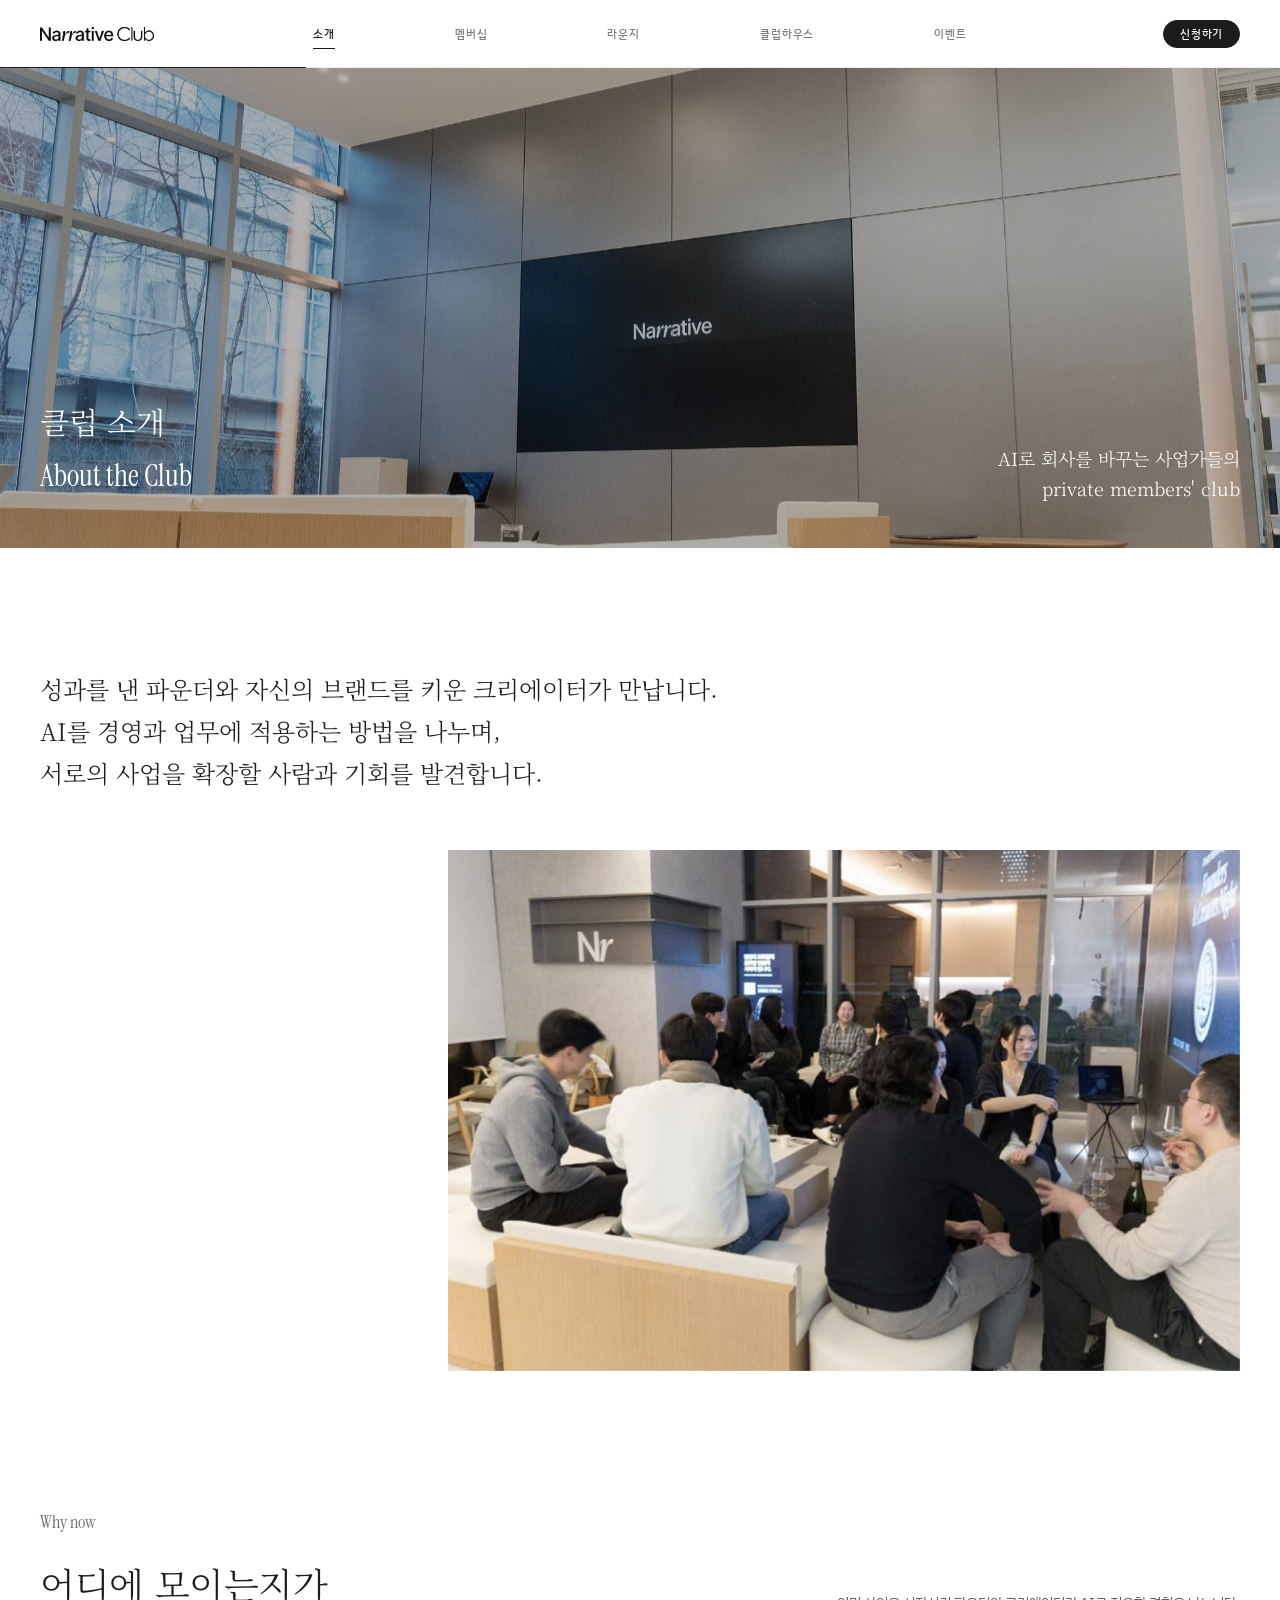
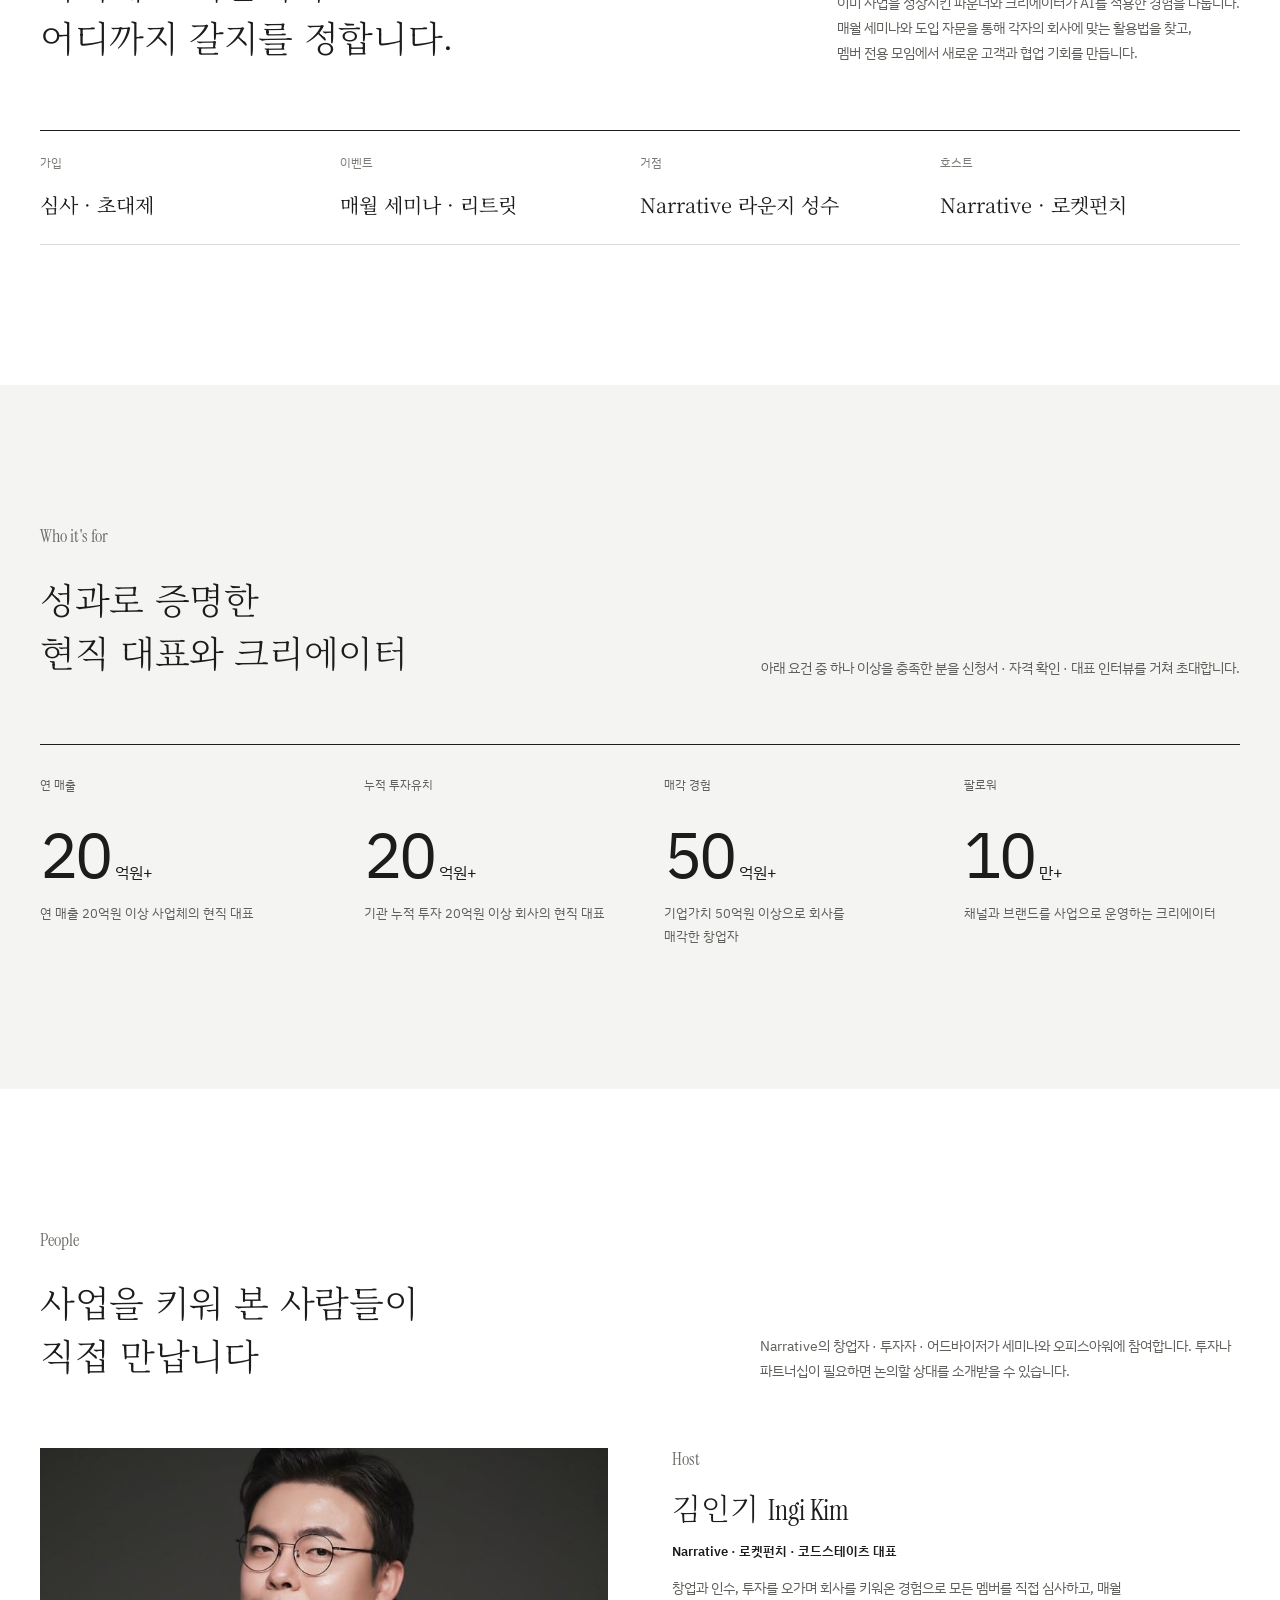
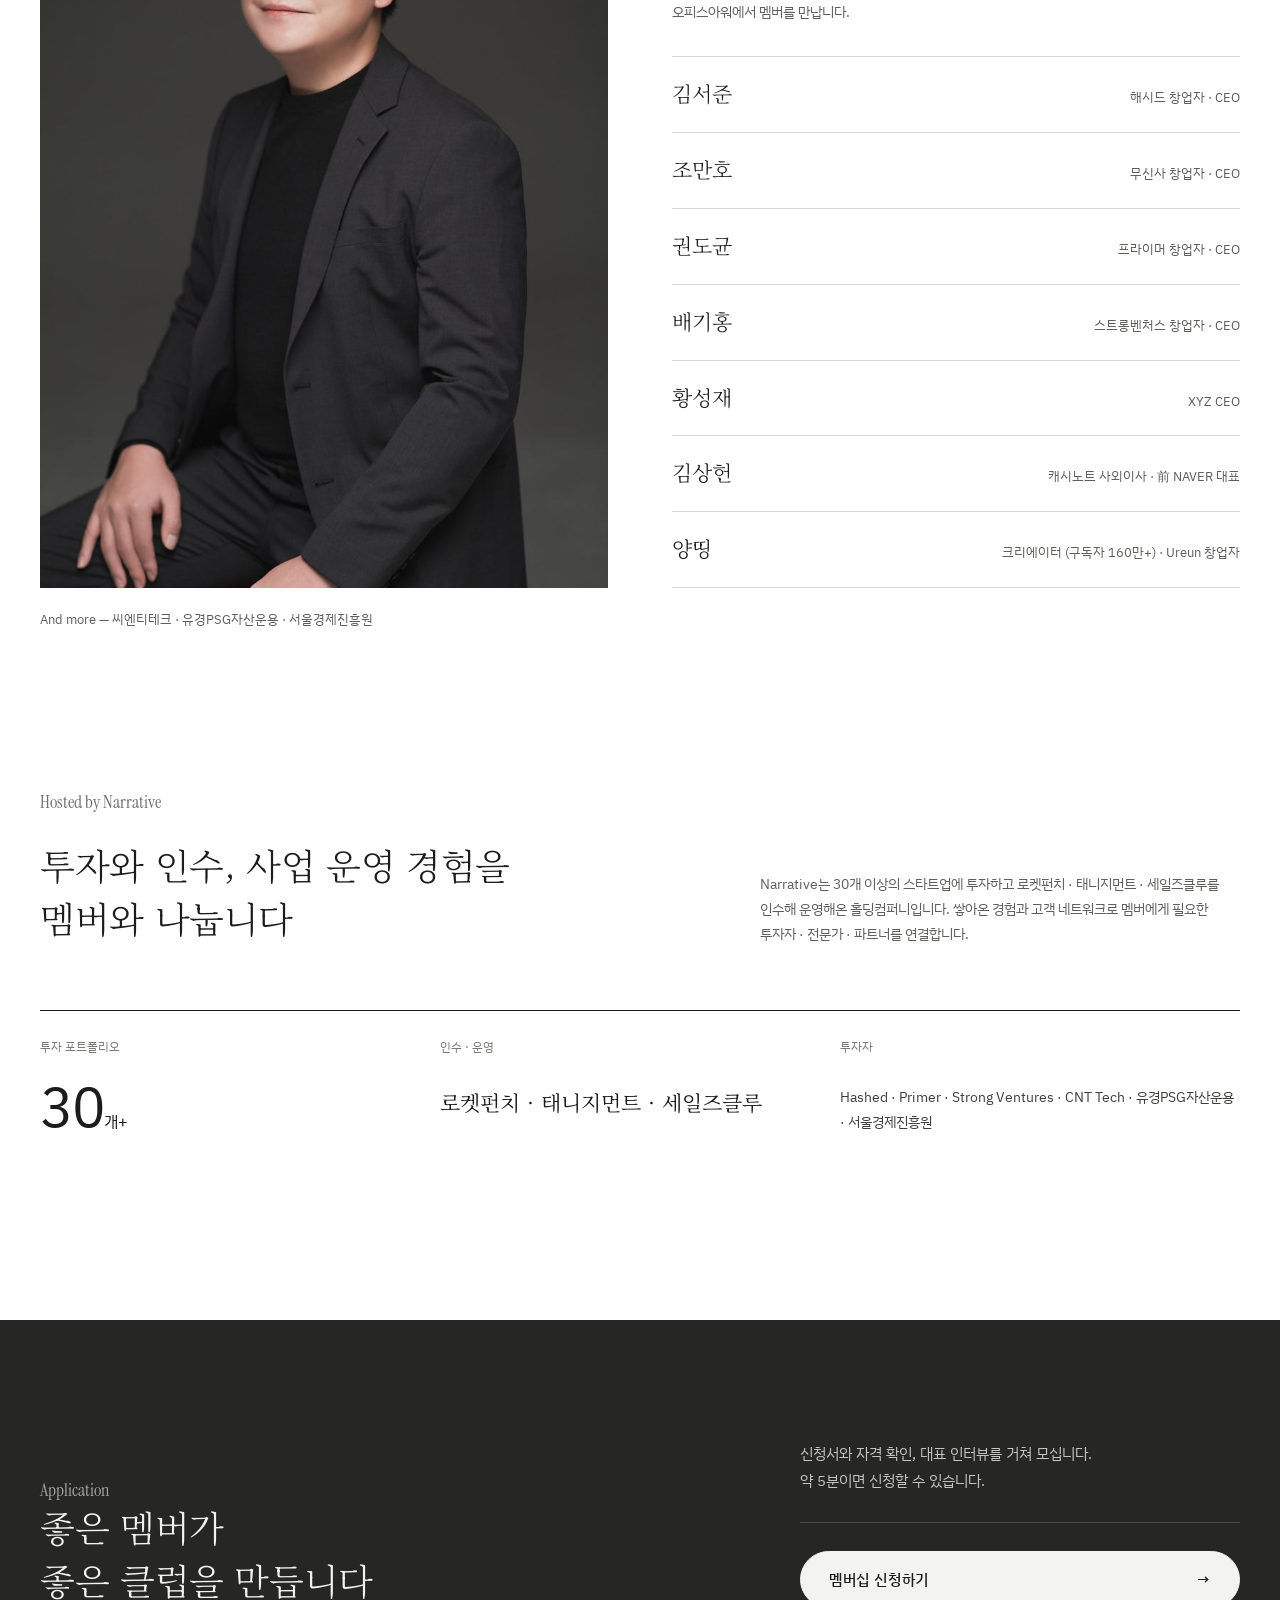
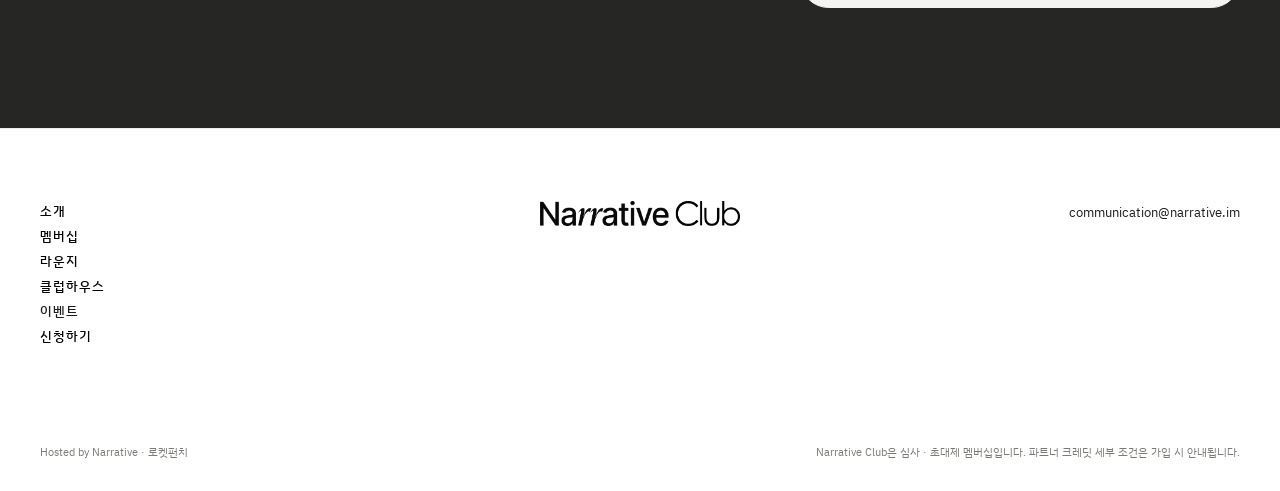
==== commit efda98f0: "Update index.html" ====
--- a/narrative-club-site (1)/index.html
+++ b/narrative-club-site (1)/index.html
@@ -3,7 +3,7 @@
 <head>
 <meta charset="utf-8">
 <meta name="viewport" content="width=device-width, initial-scale=1, viewport-fit=cover">
-<title>Narrative Club — AI로 회사를 바꾸는 사업가들의 private members' club</title>
+<title>Narrative Club</title>
 <meta name="description" content="성과로 증명한 파운더와 크리에이터를 위한 초대제 멤버십. Narrative 라운지 성수, 성수 클럽하우스.">
 <link rel="icon" href="images/narrative-logo.png">
 <link rel="preconnect" href="https://fonts.googleapis.com">
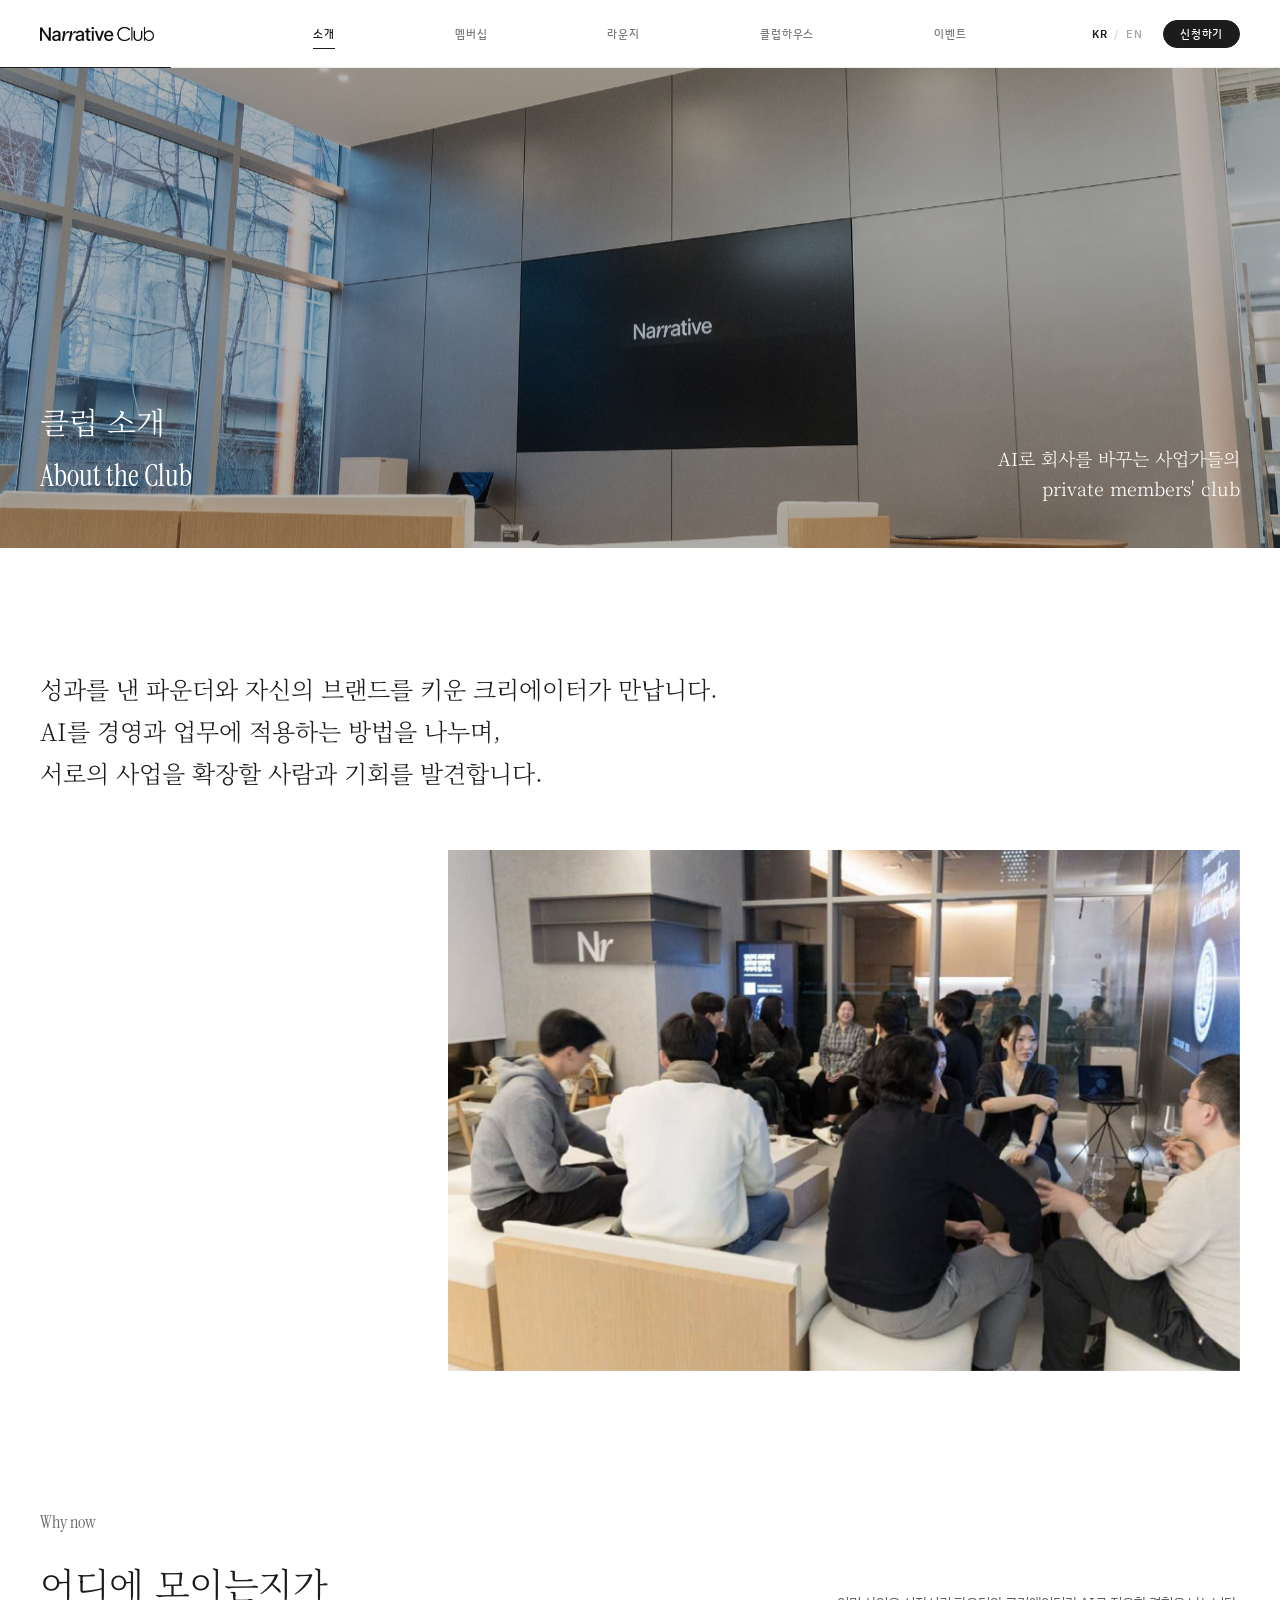
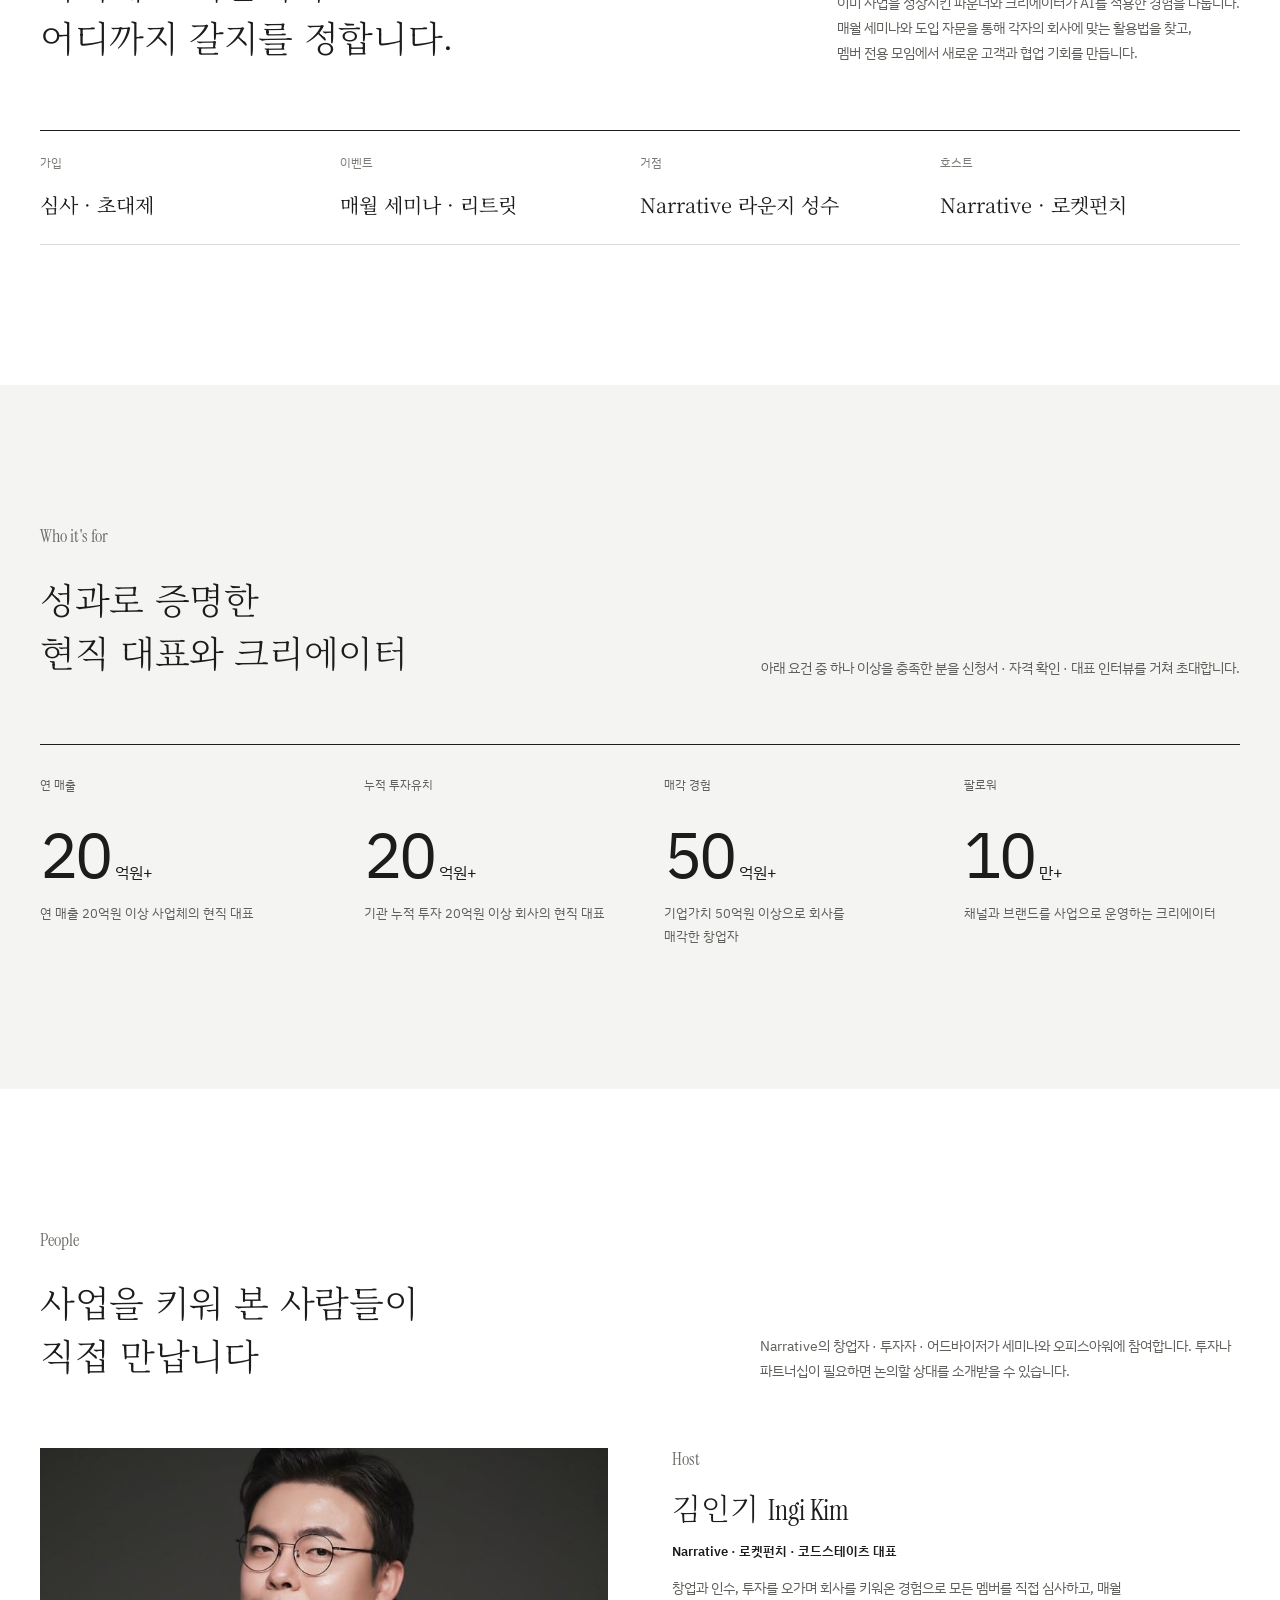
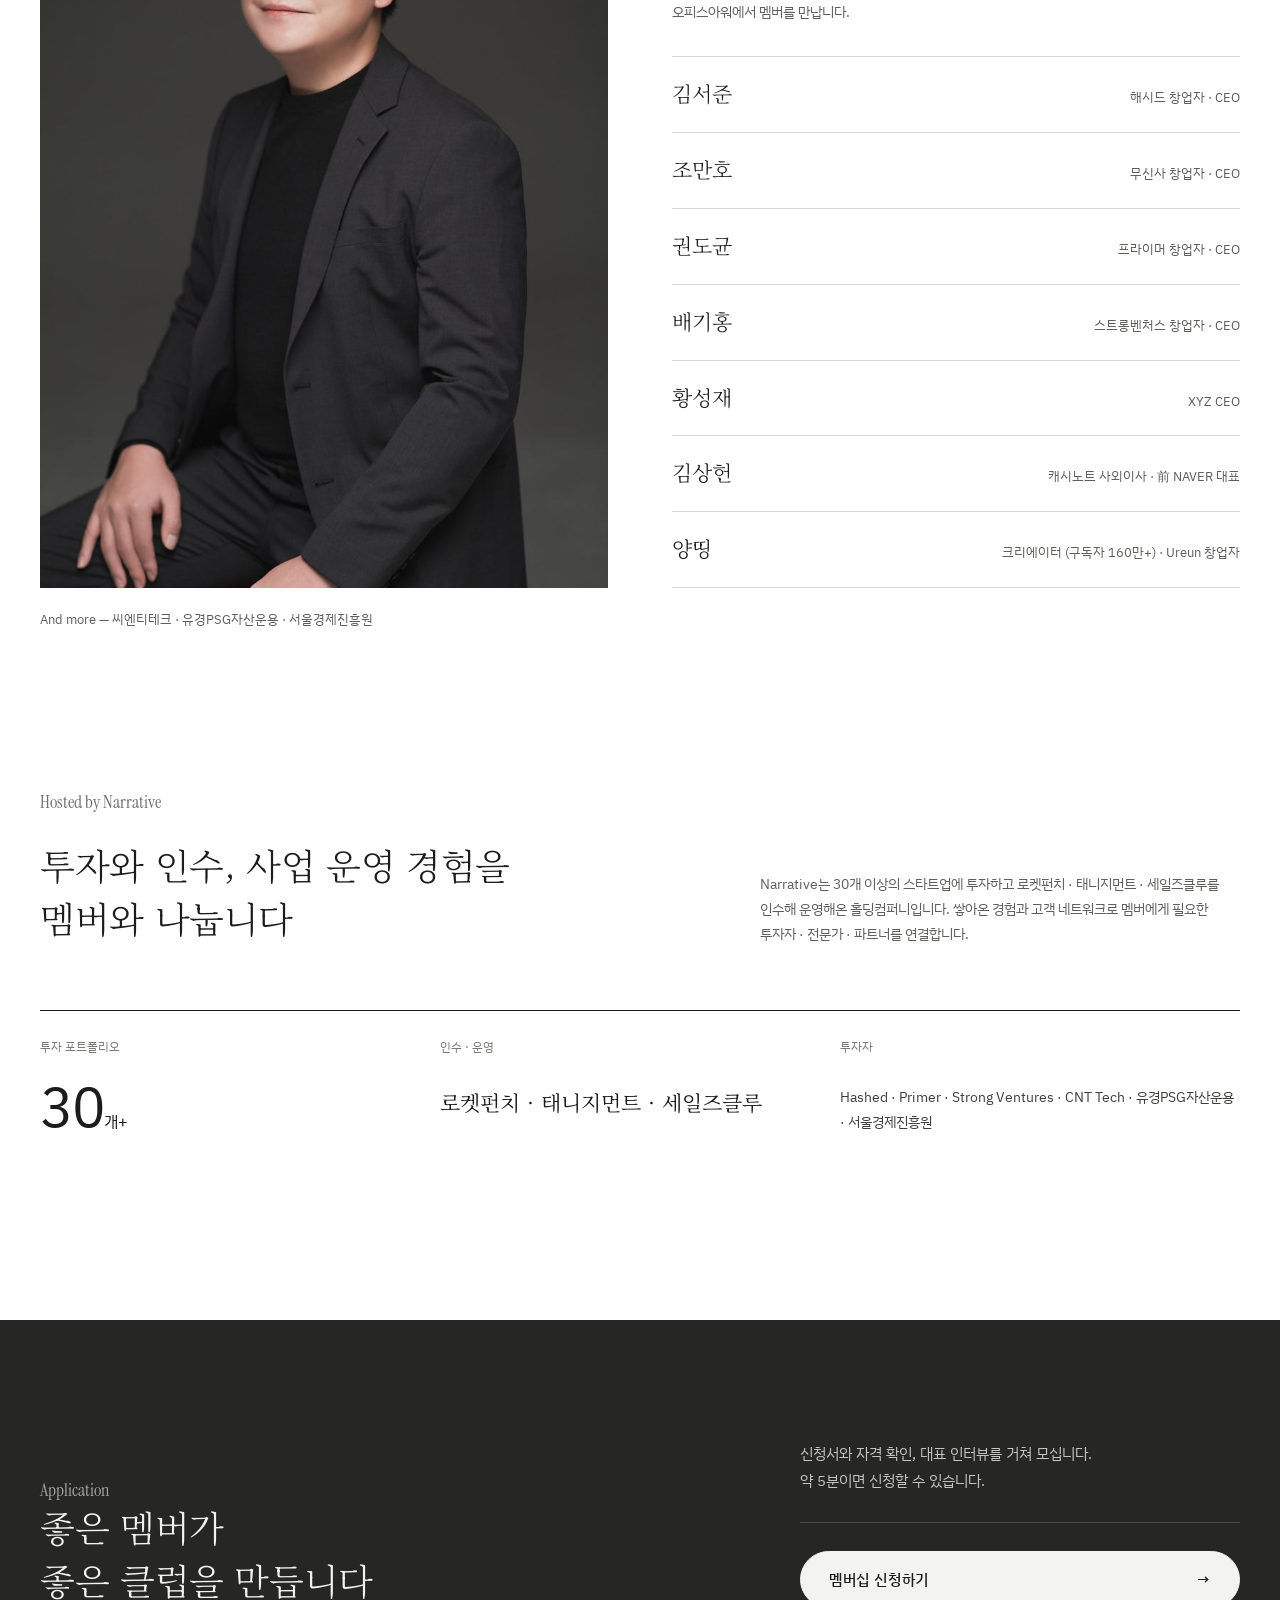
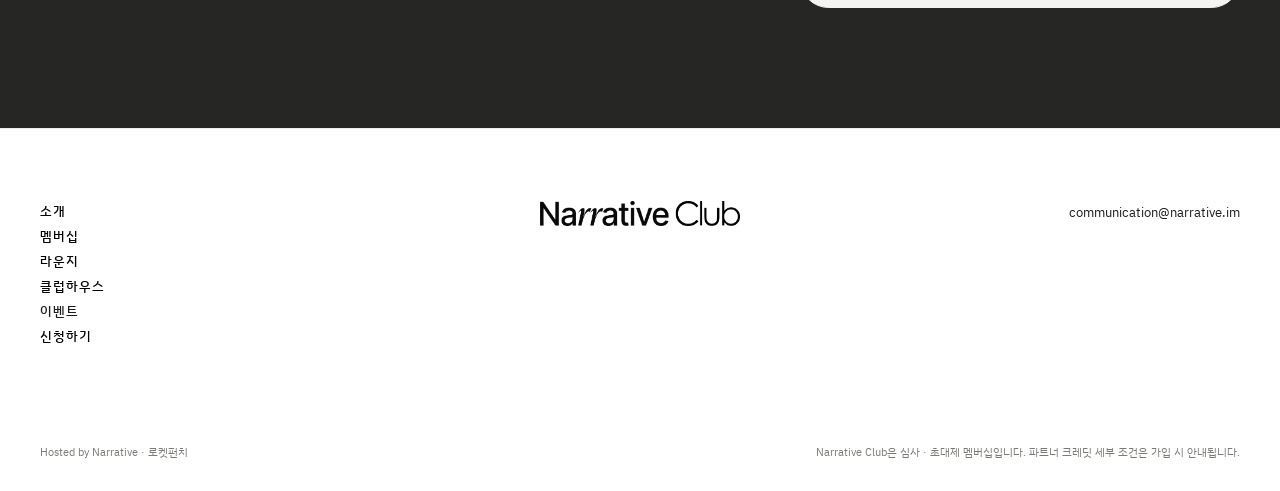
==== commit 0205d895: "Add files via upload" ====
--- a/narrative-club-site (1)/index.html
+++ b/narrative-club-site (1)/index.html
@@ -1,39 +1,34 @@
-<!doctype html>
+<!DOCTYPE html>
+
 <html lang="ko">
 <head>
-<meta charset="utf-8">
-<meta name="viewport" content="width=device-width, initial-scale=1, viewport-fit=cover">
-<title>Narrative Club</title>
-<meta name="description" content="성과로 증명한 파운더와 크리에이터를 위한 초대제 멤버십. Narrative 라운지 성수, 성수 클럽하우스.">
-<link rel="icon" href="images/narrative-logo.png">
-<link rel="preconnect" href="https://fonts.googleapis.com">
-<link rel="stylesheet" href="https://fonts.googleapis.com/css2?family=Instrument+Serif:ital@0;1&amp;family=Noto+Serif+KR:wght@300;400&amp;family=IBM+Plex+Sans+KR:wght@400;500;600&amp;display=swap">
-<link rel="stylesheet" href="style.css">
+<meta charset="utf-8"/>
+<meta content="width=device-width, initial-scale=1, viewport-fit=cover" name="viewport"/>
+<title>Narrative Club — AI로 회사를 바꾸는 사업가들의 private members' club</title>
+<meta content="성과로 증명한 파운더와 크리에이터를 위한 초대제 멤버십. Narrative 라운지 성수, 성수 클럽하우스." name="description"/>
+<link href="images/narrative-logo.png" rel="icon"/>
+<link href="https://fonts.googleapis.com" rel="preconnect"/>
+<link href="https://fonts.googleapis.com/css2?family=Instrument+Serif:ital@0;1&amp;family=Noto+Serif+KR:wght@300;400&amp;family=IBM+Plex+Sans+KR:wght@400;500;600&amp;display=swap" rel="stylesheet"/>
+<link href="style.css" rel="stylesheet"/>
 </head>
 <body>
 <div data-nc="1" style="background: #FFFFFF; color: #1C1C1C; font-family: 'IBM Plex Sans KR', sans-serif; font-size: 14px; line-height: 1.8; min-width: 0">
-<header style="position: sticky; top: 0; z-index: 50; background: rgba(255,255,255,0.94); backdrop-filter: blur(10px)">
-<div class="wrap" style="height: 68px; display: grid; grid-template-columns: minmax(0,1fr) auto minmax(0,1fr); align-items: center; max-width: none; gap: 24px">
+<header data-hdr="1" style="position: sticky; top: 0; z-index: 50; background: rgba(255,255,255,0.94); backdrop-filter: blur(10px)">
+<div class="wrap hdr" style="height: 68px; display: grid; grid-template-columns: minmax(0,1fr) auto minmax(0,1fr); align-items: center; max-width: none; gap: 24px">
 <button aria-label="Narrative Club 홈" data-go="about" style="background: none; border: 0; padding: 0; cursor: pointer; justify-self: start; display: flex"><img alt="Narrative Club" src="images/narrative-logo.png" style="height: 14px; width: auto; display: block"/></button>
 <nav class="navwrap" style="display: flex; gap: 120px; align-items: center">
-
 <button class="navbtn" data-go="about" style="color: #1C1C1C">소개<span class="bar" style="width: 100%"></span></button>
-
 <button class="navbtn" data-go="benefits" style="color: #7A7A76">멤버십<span class="bar" style="width: 0%"></span></button>
-
 <button class="navbtn" data-go="lounge" style="color: #7A7A76">라운지<span class="bar" style="width: 0%"></span></button>
-
 <button class="navbtn" data-go="clubhouse" style="color: #7A7A76">클럽하우스<span class="bar" style="width: 0%"></span></button>
-
 <a class="navbtn" href="https://www.instagram.com/narrativeseoul?utm_source=ig_web_button_share_sheet&amp;stkn=ZDNlZDc0MzIxNw==" rel="noopener" style="color: #7A7A76" target="_blank">이벤트<span class="bar" style="width: 0%"></span></a>
-
 </nav>
-<div style="justify-self: end"><button class="applybtn" data-go="apply">신청하기</button></div>
+<div class="hdr-r" style="justify-self: end"><button aria-label="English" class="langbtn" data-lang-toggle="1" type="button"><span data-l="ko">KR</span><span class="lsep">/</span><span data-l="en">EN</span></button><button class="applybtn" data-go="apply">신청하기</button><button aria-expanded="false" aria-label="Menu" class="menubtn" data-menu-toggle="1" type="button"><i></i><i></i></button></div>
 </div>
 <div style="position: absolute; left: 0; right: 0; bottom: 0; height: 1px; background: #EDEDEA"></div>
 <div data-prog="1" style="position: absolute; left: 0; right: 0; bottom: 0; height: 1px; background: #1C1C1C; transform-origin: 0 50%; transform: scaleX(0)"></div>
 </header>
-<div data-page="about"><div class="page"><section class="rel" data-rv="1" style="height: 480px; max-height: 92vh; min-height: 480px; overflow: hidden; color: #FFFFFF">
+<div data-page="about"><div class="page"><section class="rel hero" data-rv="1" style="height: 480px; max-height: 92vh; min-height: 480px; overflow: hidden; color: #FFFFFF">
 <div style="position: absolute; inset: 0"><div class="img-in" data-par="1" style="background: #7C7C78"><img alt="Narrative 라운지 성수 전경" src="images/lounge-wide.jpg" style="width: 100%; height: 100%; object-fit: cover; object-position: center 40%; display: block"/></div></div><div style="position: absolute; inset: 0; background: rgba(20,20,20,0.32)"></div>
 <div class="wrap split" style="position: absolute; left: 0; right: 0; bottom: 0; padding-bottom: 44px; gap: 32px; align-items: end; max-width: none">
 <div><span class="mask"><span class="kr hero-t" style="font-size: 30px; font-weight: 300">클럽 소개</span></span><span class="mask"><span class="srf hero-t" style="font-size: 30px; transition-delay: 100ms">About the Club</span></span></div>
@@ -42,11 +37,11 @@
 <div><div class="eb rise" style="">Why now</div><div style="height: 26px"></div><h2 class="kr h-m" style="margin: 0; font-size: 36px; line-height: 1.4; font-weight: 300; letter-spacing: -0.01em"><span class="mask"><span style="transition-delay: 0ms">어디에 모이는지가</span></span><span class="mask"><span style="transition-delay: 110ms">어디까지 갈지를 정합니다.</span></span></h2></div>
 <p class="rise" style="margin: 0; color: #5E5E5A; max-width: 480px; justify-self: end; transition-delay: 200ms">이미 사업을 성장시킨 파운더와 크리에이터가 AI를 적용한 경험을 나눕니다. <br/>매월 세미나와 도입 자문을 통해 각자의 회사에 맞는 활용법을 찾고, <br/>멤버 전용 모임에서 새로운 고객과 협업 기회를 만듭니다.</p></div><div class="wrap" data-rv="1"><div class="g4 rel"><div class="hl k" style="top: 0"></div><div class="hl" style="bottom: 0; transition-delay: 200ms"></div><div class="rise" style="padding: 22px 0; transition-delay: 0ms"><div style="font-size: 12px; color: #7A7A76">가입</div><div class="kr" style="font-size: 20px; margin-top: 14px">심사 · 초대제</div></div><div class="rise" style="padding: 22px 0; transition-delay: 100ms"><div style="font-size: 12px; color: #7A7A76">이벤트</div><div class="kr" style="font-size: 20px; margin-top: 14px">매월 세미나 · 리트릿</div></div><div class="rise" style="padding: 22px 0; transition-delay: 200ms"><div style="font-size: 12px; color: #7A7A76">거점</div><div class="kr" style="font-size: 20px; margin-top: 14px">Narrative 라운지 성수</div></div><div class="rise" style="padding: 22px 0; transition-delay: 300ms"><div style="font-size: 12px; color: #7A7A76">호스트</div><div class="kr" style="font-size: 20px; margin-top: 14px">Narrative · 로켓펀치</div></div></div></div><section style="background: #F4F4F2; margin-top: 140px; padding-bottom: 140px"><div class="wrap split" data-rv="1" data-spy="a-who" id="a-who" style="padding-top: 140px; padding-bottom: 64px; gap: 64px; align-items: end">
 <div><div class="eb rise" style="">Who it's for</div><div style="height: 26px"></div><h2 class="kr h-m" style="margin: 0; font-size: 36px; line-height: 1.4; font-weight: 300; letter-spacing: -0.01em"><span class="mask"><span style="transition-delay: 0ms">성과로 증명한</span></span><span class="mask"><span style="transition-delay: 110ms">현직 대표와 크리에이터</span></span></h2></div>
-<p class="rise" style="margin: 0; color: #5E5E5A; max-width: 480px; justify-self: end; transition-delay: 200ms">아래 요건 중 하나 이상을 충족한 분을 신청서 · 자격 확인 · 대표 인터뷰를 거쳐 초대합니다.</p></div><div class="wrap g4" data-rv="1"><div class="rel" style="padding: 30px 24px 0 0px"><div class="hl k" style="top: 0; transition-delay: 0ms"></div><div style="font-size: 12px; color: #5E5E5A">연 매출</div><div style="font-size: 64px; letter-spacing: -0.04em; line-height: 1; margin-top: 26px"><span class="odo"><span class="odo-c" style="--n: 2"><span>0</span><span>1</span><span>2</span><span>3</span><span>4</span><span>5</span><span>6</span><span>7</span><span>8</span><span>9</span></span></span><span class="odo"><span class="odo-c" style="--n: 0"><span>0</span><span>1</span><span>2</span><span>3</span><span>4</span><span>5</span><span>6</span><span>7</span><span>8</span><span>9</span></span></span><span style="font-size: 16px; letter-spacing: 0; margin-left: 4px">억원+</span></div><p class="rise" style="margin: 16px 0 0; font-size: 13px; color: #5E5E5A; transition-delay: 200ms">연 매출 20억원 이상 사업체의 현직 대표</p></div><div class="rel" style="padding: 30px 24px 0 24px"><div class="hl k" style="top: 0; transition-delay: 120ms"></div><div style="font-size: 12px; color: #5E5E5A">누적 투자유치</div><div style="font-size: 64px; letter-spacing: -0.04em; line-height: 1; margin-top: 26px"><span class="odo"><span class="odo-c" style="--n: 2"><span>0</span><span>1</span><span>2</span><span>3</span><span>4</span><span>5</span><span>6</span><span>7</span><span>8</span><span>9</span></span></span><span class="odo"><span class="odo-c" style="--n: 0"><span>0</span><span>1</span><span>2</span><span>3</span><span>4</span><span>5</span><span>6</span><span>7</span><span>8</span><span>9</span></span></span><span style="font-size: 16px; letter-spacing: 0; margin-left: 4px">억원+</span></div><p class="rise" style="margin: 16px 0 0; font-size: 13px; color: #5E5E5A; transition-delay: 320ms">기관 누적 투자 20억원 이상 회사의 현직 대표</p></div><div class="rel" style="padding: 30px 24px 0 24px"><div class="hl k" style="top: 0; transition-delay: 240ms"></div><div style="font-size: 12px; color: #5E5E5A">매각 경험</div><div style="font-size: 64px; letter-spacing: -0.04em; line-height: 1; margin-top: 26px"><span class="odo"><span class="odo-c" style="--n: 5"><span>0</span><span>1</span><span>2</span><span>3</span><span>4</span><span>5</span><span>6</span><span>7</span><span>8</span><span>9</span></span></span><span class="odo"><span class="odo-c" style="--n: 0"><span>0</span><span>1</span><span>2</span><span>3</span><span>4</span><span>5</span><span>6</span><span>7</span><span>8</span><span>9</span></span></span><span style="font-size: 16px; letter-spacing: 0; margin-left: 4px">억원+</span></div><p class="rise" style="margin: 16px 0 0; font-size: 13px; color: #5E5E5A; transition-delay: 440ms">기업가치 50억원 이상으로 회사를 매각한 창업자</p></div><div class="rel" style="padding: 30px 24px 0 24px"><div class="hl k" style="top: 0; transition-delay: 360ms"></div><div style="font-size: 12px; color: #5E5E5A">팔로워</div><div style="font-size: 64px; letter-spacing: -0.04em; line-height: 1; margin-top: 26px"><span class="odo"><span class="odo-c" style="--n: 1"><span>0</span><span>1</span><span>2</span><span>3</span><span>4</span><span>5</span><span>6</span><span>7</span><span>8</span><span>9</span></span></span><span class="odo"><span class="odo-c" style="--n: 0"><span>0</span><span>1</span><span>2</span><span>3</span><span>4</span><span>5</span><span>6</span><span>7</span><span>8</span><span>9</span></span></span><span style="font-size: 16px; letter-spacing: 0; margin-left: 4px">만+</span></div><p class="rise" style="margin: 16px 0 0; font-size: 13px; color: #5E5E5A; transition-delay: 560ms">채널과 브랜드를 사업으로 운영하는 크리에이터</p></div></div></section><div class="wrap split" data-rv="1" data-spy="a-people" id="a-people" style="padding-top: 140px; padding-bottom: 64px; gap: 64px; align-items: end">
+<p class="rise" style="margin: 0; color: #5E5E5A; max-width: 480px; justify-self: end; transition-delay: 200ms">아래 요건 중 하나 이상을 충족한 분을 신청서 · 자격 확인 · 대표 인터뷰를 거쳐 초대합니다.</p></div><div class="wrap g4" data-rv="1"><div class="rel" style="padding: 30px 24px 0 0px"><div class="hl k" style="top: 0; transition-delay: 0ms"></div><div style="font-size: 12px; color: #5E5E5A">연 매출</div><div data-en-big="₩2B" data-en-unit="+" data-en-ustyle="font-size: 16px; letter-spacing: 0; margin-left: 4px" style="font-size: 64px; letter-spacing: -0.04em; line-height: 1; margin-top: 26px"><span class="odo"><span class="odo-c" style="--n: 2"><span>0</span><span>1</span><span>2</span><span>3</span><span>4</span><span>5</span><span>6</span><span>7</span><span>8</span><span>9</span></span></span><span class="odo"><span class="odo-c" style="--n: 0"><span>0</span><span>1</span><span>2</span><span>3</span><span>4</span><span>5</span><span>6</span><span>7</span><span>8</span><span>9</span></span></span><span style="font-size: 16px; letter-spacing: 0; margin-left: 4px">억원+</span></div><p class="rise" style="margin: 16px 0 0; font-size: 13px; color: #5E5E5A; transition-delay: 200ms">연 매출 20억원 이상 사업체의 현직 대표</p></div><div class="rel" style="padding: 30px 24px 0 24px"><div class="hl k" style="top: 0; transition-delay: 120ms"></div><div style="font-size: 12px; color: #5E5E5A">누적 투자유치</div><div data-en-big="₩2B" data-en-unit="+" data-en-ustyle="font-size: 16px; letter-spacing: 0; margin-left: 4px" style="font-size: 64px; letter-spacing: -0.04em; line-height: 1; margin-top: 26px"><span class="odo"><span class="odo-c" style="--n: 2"><span>0</span><span>1</span><span>2</span><span>3</span><span>4</span><span>5</span><span>6</span><span>7</span><span>8</span><span>9</span></span></span><span class="odo"><span class="odo-c" style="--n: 0"><span>0</span><span>1</span><span>2</span><span>3</span><span>4</span><span>5</span><span>6</span><span>7</span><span>8</span><span>9</span></span></span><span style="font-size: 16px; letter-spacing: 0; margin-left: 4px">억원+</span></div><p class="rise" style="margin: 16px 0 0; font-size: 13px; color: #5E5E5A; transition-delay: 320ms">기관 누적 투자 20억원 이상 회사의 현직 대표</p></div><div class="rel" style="padding: 30px 24px 0 24px"><div class="hl k" style="top: 0; transition-delay: 240ms"></div><div style="font-size: 12px; color: #5E5E5A">매각 경험</div><div data-en-big="₩5B" data-en-unit="+" data-en-ustyle="font-size: 16px; letter-spacing: 0; margin-left: 4px" style="font-size: 64px; letter-spacing: -0.04em; line-height: 1; margin-top: 26px"><span class="odo"><span class="odo-c" style="--n: 5"><span>0</span><span>1</span><span>2</span><span>3</span><span>4</span><span>5</span><span>6</span><span>7</span><span>8</span><span>9</span></span></span><span class="odo"><span class="odo-c" style="--n: 0"><span>0</span><span>1</span><span>2</span><span>3</span><span>4</span><span>5</span><span>6</span><span>7</span><span>8</span><span>9</span></span></span><span style="font-size: 16px; letter-spacing: 0; margin-left: 4px">억원+</span></div><p class="rise" style="margin: 16px 0 0; font-size: 13px; color: #5E5E5A; transition-delay: 440ms">기업가치 50억원 이상으로 회사를 매각한 창업자</p></div><div class="rel" style="padding: 30px 24px 0 24px"><div class="hl k" style="top: 0; transition-delay: 360ms"></div><div style="font-size: 12px; color: #5E5E5A">팔로워</div><div data-en-big="100K" data-en-unit="+" data-en-ustyle="font-size: 16px; letter-spacing: 0; margin-left: 4px" style="font-size: 64px; letter-spacing: -0.04em; line-height: 1; margin-top: 26px"><span class="odo"><span class="odo-c" style="--n: 1"><span>0</span><span>1</span><span>2</span><span>3</span><span>4</span><span>5</span><span>6</span><span>7</span><span>8</span><span>9</span></span></span><span class="odo"><span class="odo-c" style="--n: 0"><span>0</span><span>1</span><span>2</span><span>3</span><span>4</span><span>5</span><span>6</span><span>7</span><span>8</span><span>9</span></span></span><span style="font-size: 16px; letter-spacing: 0; margin-left: 4px">만+</span></div><p class="rise" style="margin: 16px 0 0; font-size: 13px; color: #5E5E5A; transition-delay: 560ms">채널과 브랜드를 사업으로 운영하는 크리에이터</p></div></div></section><div class="wrap split" data-rv="1" data-spy="a-people" id="a-people" style="padding-top: 140px; padding-bottom: 64px; gap: 64px; align-items: end">
 <div><div class="eb rise" style="">People</div><div style="height: 26px"></div><h2 class="kr h-m" style="margin: 0; font-size: 36px; line-height: 1.4; font-weight: 300; letter-spacing: -0.01em"><span class="mask"><span style="transition-delay: 0ms">사업을 키워 본 사람들이</span></span><span class="mask"><span style="transition-delay: 110ms">직접 만납니다</span></span></h2></div>
 <p class="rise" style="margin: 0; color: #5E5E5A; max-width: 480px; justify-self: end; transition-delay: 200ms">Narrative의 창업자 · 투자자 · 어드바이저가 세미나와 오피스아워에 참여합니다. 투자나 파트너십이 필요하면 논의할 상대를 소개받을 수 있습니다.</p></div><div class="wrap split" style="gap: 64px; align-items: stretch"><div data-rv="1" style="position: relative; min-height: 520px"><div class="img" style="position: absolute; inset: 0"><div class="img-in" data-par="1" style="background: #3E3E3C"><img alt="Narrative Club 호스트 김인기" src="images/host-ingi.jpg" style="width: 100%; height: 100%; object-fit: cover; object-position: center 18%; display: block"/></div></div></div><div data-rv="1"><div class="rise" style="padding-bottom: 32px"><div class="eb">Host</div><div class="kr" style="font-size: 30px; font-weight: 300; margin-top: 10px">김인기 <span class="srf" style="font-size: 28px">Ingi Kim</span></div><div style="font-size: 13px; font-weight: 600; margin-top: 4px">Narrative · 로켓펀치 · 코드스테이츠 대표</div><p style="margin: 12px 0 0; font-size: 13.5px; color: #5E5E5A; max-width: 520px">창업과 인수, 투자를 오가며 회사를 키워온 경험으로 모든 멤버를 직접 심사하고, 매월 오피스아워에서 멤버를 만납니다.</p></div><div class="rel" style="display: flex; justify-content: space-between; align-items: baseline; gap: 16px; padding: 19px 0"><div class="hl" style="top: 0; transition-delay: 0ms"></div><span class="kr rise" style="font-size: 21px; font-weight: 300; transition-delay: 80ms">김서준</span><span class="rise" style="font-size: 13px; color: #5E5E5A; text-align: right; transition-delay: 120ms">해시드 창업자 · CEO</span></div><div class="rel" style="display: flex; justify-content: space-between; align-items: baseline; gap: 16px; padding: 19px 0"><div class="hl" style="top: 0; transition-delay: 90ms"></div><span class="kr rise" style="font-size: 21px; font-weight: 300; transition-delay: 170ms">조만호</span><span class="rise" style="font-size: 13px; color: #5E5E5A; text-align: right; transition-delay: 210ms">무신사 창업자 · CEO</span></div><div class="rel" style="display: flex; justify-content: space-between; align-items: baseline; gap: 16px; padding: 19px 0"><div class="hl" style="top: 0; transition-delay: 180ms"></div><span class="kr rise" style="font-size: 21px; font-weight: 300; transition-delay: 260ms">권도균</span><span class="rise" style="font-size: 13px; color: #5E5E5A; text-align: right; transition-delay: 300ms">프라이머 창업자 · CEO</span></div><div class="rel" style="display: flex; justify-content: space-between; align-items: baseline; gap: 16px; padding: 19px 0"><div class="hl" style="top: 0; transition-delay: 270ms"></div><span class="kr rise" style="font-size: 21px; font-weight: 300; transition-delay: 350ms">배기홍</span><span class="rise" style="font-size: 13px; color: #5E5E5A; text-align: right; transition-delay: 390ms">스트롱벤처스 창업자 · CEO</span></div><div class="rel" style="display: flex; justify-content: space-between; align-items: baseline; gap: 16px; padding: 19px 0"><div class="hl" style="top: 0; transition-delay: 360ms"></div><span class="kr rise" style="font-size: 21px; font-weight: 300; transition-delay: 440ms">황성재</span><span class="rise" style="font-size: 13px; color: #5E5E5A; text-align: right; transition-delay: 480ms">XYZ CEO</span></div><div class="rel" style="display: flex; justify-content: space-between; align-items: baseline; gap: 16px; padding: 19px 0"><div class="hl" style="top: 0; transition-delay: 450ms"></div><span class="kr rise" style="font-size: 21px; font-weight: 300; transition-delay: 530ms">김상헌</span><span class="rise" style="font-size: 13px; color: #5E5E5A; text-align: right; transition-delay: 570ms">캐시노트 사외이사 · 前 NAVER 대표</span></div><div class="rel" style="display: flex; justify-content: space-between; align-items: baseline; gap: 16px; padding: 19px 0"><div class="hl" style="top: 0; transition-delay: 540ms"></div><span class="kr rise" style="font-size: 21px; font-weight: 300; transition-delay: 620ms">양띵</span><span class="rise" style="font-size: 13px; color: #5E5E5A; text-align: right; transition-delay: 660ms">크리에이터 (구독자 160만+) · Ureun 창업자</span></div><div class="rel" style="height: 1px"><div class="hl" style="top: 0; transition-delay: 700ms"></div></div></div></div><div class="wrap" data-rv="1"><p class="rise" style="margin: 20px 0 0; font-size: 13px; color: #5E5E5A">And more — 씨엔티테크 · 유경PSG자산운용 · 서울경제진흥원</p></div><div class="wrap split" data-rv="1" data-spy="a-host" id="a-host" style="padding-top: 160px; padding-bottom: 64px; gap: 64px; align-items: end">
 <div><div class="eb rise" style="">Hosted by Narrative</div><div style="height: 26px"></div><h2 class="kr h-m" style="margin: 0; font-size: 36px; line-height: 1.4; font-weight: 300; letter-spacing: -0.01em"><span class="mask"><span style="transition-delay: 0ms">투자와 인수, 사업 운영 경험을</span></span><span class="mask"><span style="transition-delay: 110ms">멤버와 나눕니다</span></span></h2></div>
-<p class="rise" style="margin: 0; color: #5E5E5A; max-width: 480px; justify-self: end; transition-delay: 200ms">Narrative는 30개 이상의 스타트업에 투자하고 로켓펀치 · 태니지먼트 · 세일즈클루를 인수해 운영해온 홀딩컴퍼니입니다. 쌓아온 경험과 고객 네트워크로 멤버에게 필요한 투자자 · 전문가 · 파트너를 연결합니다.</p></div><div class="wrap" data-rv="1" style="padding-bottom: 160px"><div class="g3 rel"><div class="hl k" style="top: 0"></div><div style="padding: 26px 0"><div style="font-size: 12px; color: #7A7A76">투자 포트폴리오</div><div style="font-size: 56px; letter-spacing: -0.04em; line-height: 1; margin-top: 20px"><span class="odo"><span class="odo-c" style="--n: 3"><span>0</span><span>1</span><span>2</span><span>3</span><span>4</span><span>5</span><span>6</span><span>7</span><span>8</span><span>9</span></span></span><span class="odo"><span class="odo-c" style="--n: 0"><span>0</span><span>1</span><span>2</span><span>3</span><span>4</span><span>5</span><span>6</span><span>7</span><span>8</span><span>9</span></span></span><span style="font-size: 16px; letter-spacing: 0">개+</span></div></div><div class="rise" style="padding: 26px 0"><div style="font-size: 12px; color: #7A7A76">인수 · 운영</div><div class="kr" style="font-size: 21px; margin-top: 26px">로켓펀치 · 태니지먼트 · 세일즈클루</div></div><div class="rise" style="padding: 26px 0; transition-delay: 120ms"><div style="font-size: 12px; color: #7A7A76">투자자</div><div style="font-size: 14px; margin-top: 26px; color: #3E3E3B">Hashed · Primer · Strong Ventures · CNT Tech · 유경PSG자산운용 · 서울경제진흥원</div></div></div></div><section data-rv="1" style="background: #262625; color: #F3F3F1">
+<p class="rise" style="margin: 0; color: #5E5E5A; max-width: 480px; justify-self: end; transition-delay: 200ms">Narrative는 30개 이상의 스타트업에 투자하고 로켓펀치 · 태니지먼트 · 세일즈클루를 인수해 운영해온 홀딩컴퍼니입니다. 쌓아온 경험과 고객 네트워크로 멤버에게 필요한 투자자 · 전문가 · 파트너를 연결합니다.</p></div><div class="wrap" data-rv="1" style="padding-bottom: 160px"><div class="g3 rel"><div class="hl k" style="top: 0"></div><div style="padding: 26px 0"><div style="font-size: 12px; color: #7A7A76">투자 포트폴리오</div><div data-en-big="30" data-en-unit="+" data-en-ustyle="font-size: 16px; letter-spacing: 0" style="font-size: 56px; letter-spacing: -0.04em; line-height: 1; margin-top: 20px"><span class="odo"><span class="odo-c" style="--n: 3"><span>0</span><span>1</span><span>2</span><span>3</span><span>4</span><span>5</span><span>6</span><span>7</span><span>8</span><span>9</span></span></span><span class="odo"><span class="odo-c" style="--n: 0"><span>0</span><span>1</span><span>2</span><span>3</span><span>4</span><span>5</span><span>6</span><span>7</span><span>8</span><span>9</span></span></span><span style="font-size: 16px; letter-spacing: 0">개+</span></div></div><div class="rise" style="padding: 26px 0"><div style="font-size: 12px; color: #7A7A76">인수 · 운영</div><div class="kr" style="font-size: 21px; margin-top: 26px">로켓펀치 · 태니지먼트 · 세일즈클루</div></div><div class="rise" style="padding: 26px 0; transition-delay: 120ms"><div style="font-size: 12px; color: #7A7A76">투자자</div><div style="font-size: 14px; margin-top: 26px; color: #3E3E3B">Hashed · Primer · Strong Ventures · CNT Tech · 유경PSG자산운용 · 서울경제진흥원</div></div></div></div><section data-rv="1" style="background: #262625; color: #F3F3F1">
 <div class="wrap split" style="padding-top: 120px; padding-bottom: 120px; gap: 64px; align-items: end">
 <div><div style="height: 26px"></div><div class="eb rise" style="color: #A3A39F">Application</div><h2 class="kr h-m" style="margin: 0; font-size: 36px; line-height: 1.4; font-weight: 300; letter-spacing: -0.01em"><span class="mask"><span style="transition-delay: 0ms">좋은 멤버가</span></span><span class="mask"><span style="transition-delay: 110ms">좋은 클럽을 만듭니다</span></span></h2></div>
 <div class="rise" style="justify-self: end; width: 100%; max-width: 440px; transition-delay: 200ms">
@@ -54,12 +49,12 @@
 <div class="rel" style="height: 1px; margin: 28px 0"><div class="hl" style="top: 0; background: #4A4A47"></div></div>
 <button class="applybtn inv" data-go="apply" style="width: 100%; display: flex; justify-content: space-between; align-items: center; padding: 20px 28px; font-size: 15px; letter-spacing: 0.04em"><span>멤버십 신청하기</span><span aria-hidden="true">→</span></button>
 </div>
-</div></section></div></div><div data-page="benefits" hidden=""><div class="page"><section class="rel" data-rv="1" style="height: 480px; max-height: 92vh; min-height: 480px; overflow: hidden; color: #FFFFFF">
+</div></section></div></div><div data-page="benefits" hidden=""><div class="page"><section class="rel hero" data-rv="1" style="height: 480px; max-height: 92vh; min-height: 480px; overflow: hidden; color: #FFFFFF">
 <div style="position: absolute; inset: 0"><div class="img-in" data-par="1" style="background: #6B6B67"><img alt="라운지 창가 좌석에 모인 멤버들" src="images/ev-audience.jpg" style="width: 100%; height: 100%; object-fit: cover; object-position: center 45%; display: block"/></div></div><div style="position: absolute; inset: 0; background: rgba(20,20,20,0.32)"></div>
 <div class="wrap split" style="position: absolute; left: 0; right: 0; bottom: 0; padding-bottom: 44px; gap: 32px; align-items: end; max-width: none">
 <div><span class="mask"><span class="kr hero-t" style="font-size: 30px; font-weight: 300">멤버 혜택</span></span><span class="mask"><span class="srf hero-t" style="font-size: 30px; transition-delay: 100ms">Member Benefits</span></span></div>
 <p class="kr rise" style="margin: 0; text-align: right; justify-self: end; font-size: 18px; line-height: 1.7; font-weight: 300; transition-delay: 200ms">공간부터 고객, AI와 자본까지<br/>연회비 하나로 이용합니다</p>
-</div></section><div class="wrap split3 benzone" data-dz="1" style="padding-top: 120px; gap: 64px"><div class="sticky" data-rv="1"><div class="eb rise" style="">Benefits</div><div style="height: 26px"></div><h2 class="kr h-m" style="margin: 0; font-size: 34px; line-height: 1.4; font-weight: 300; letter-spacing: -0.01em"><span class="mask"><span style="transition-delay: 0ms">단 하나의 멤버십으로</span></span><span class="mask"><span style="transition-delay: 110ms">이 모든 기회를</span></span></h2><p class="rise" style="margin: 22px 0 0; font-size: 13px; color: #7A7A76; transition-delay: 200ms">파트너 크레딧(OpenAI · Notion 등)은 각 프로그램의 자격 요건과 소진 상황에 따라 제공됩니다.</p></div><div><div data-rv="1" data-spy="b-space" id="b-space" style="padding-bottom: 96px"><div class="rel" style="display: flex; justify-content: space-between; padding: 16px 0; font-size: 11px; letter-spacing: 0.2em; color: #7A7A76"><div class="hl k" style="top: 0"></div><span class="rise">01</span><span class="rise srf" style="font-size: 18px; letter-spacing: 0; color: #6E6E6A">Space</span></div><h3 class="kr rise" style="margin: 28px 0 28px; font-size: 32px; font-weight: 300; transition-delay: 100ms">공간</h3><div class="bgrid g3b"><div class="bk rise" style="transition-delay: 150ms"><div class="bkey" style="font-size: 40px">24h</div><div><div class="kr bkt">Narrative 라운지 성수</div><div class="bkd">주 7일 24시간 이용 · 대관 행사 등 제한 일정 제외</div></div></div><div class="bk rise" style="transition-delay: 230ms"><div class="bkey" style="font-size: 40px">상시</div><div><div class="kr bkt">코워킹 · 라운지 커피</div><div class="bkd">편하게 와서 일하는 공간, 커피 상시 제공</div></div></div><div class="bk rise" style="transition-delay: 310ms"><div class="bkey" style="font-size: 40px">50인</div><div><div class="kr bkt">행사 공간</div><div class="bkd">팀 워크숍 · IR 미팅</div></div></div><div class="bk rise" style="transition-delay: 390ms"><div class="bkey" style="font-size: 40px">2027</div><div><div class="kr bkt">성수 클럽하우스</div><div class="bkd">현재 공사 중 · 2027년 2월 공개</div></div></div><div class="bk rise" style="transition-delay: 470ms"><div class="bkey" style="font-size: 40px">2곳</div><div><div class="kr bkt">강남 · 압구정 파트너 공간</div><div class="bkd">행사 · 미팅 성격에 맞춘 공간 연결</div></div></div><div class="bk rise" style="transition-delay: 550ms"><div class="bkey" style="font-size: 40px">60%</div><div><div class="kr bkt">패스트파이브 공간대여 할인</div><div class="bkd">전국 주요 업무지역 미팅룸 · 세미나룸</div></div></div></div></div><div data-rv="1" data-spy="b-growth" id="b-growth" style="padding-bottom: 96px"><div class="rel" style="display: flex; justify-content: space-between; padding: 16px 0; font-size: 11px; letter-spacing: 0.2em; color: #7A7A76"><div class="hl k" style="top: 0"></div><span class="rise">02</span><span class="rise srf" style="font-size: 18px; letter-spacing: 0; color: #6E6E6A">Growth &amp; AI</span></div><h3 class="kr rise" style="margin: 28px 0 28px; font-size: 32px; font-weight: 300; transition-delay: 100ms">성장 · 세일즈</h3><div class="bgrid bento2"><div class="bk bk-hero rise" style="transition-delay: 150ms"><div class="eb">Every month</div><div><div style="font-size: clamp(56px,6vw,84px); letter-spacing: -0.045em; line-height: 1"><span class="odo"><span class="odo-c" style="--n: 1"><span>0</span><span>1</span><span>2</span><span>3</span><span>4</span><span>5</span><span>6</span><span>7</span><span>8</span><span>9</span></span></span><span class="odo"><span class="odo-c" style="--n: 0"><span>0</span><span>1</span><span>2</span><span>3</span><span>4</span><span>5</span><span>6</span><span>7</span><span>8</span><span>9</span></span></span><span class="odo"><span class="odo-c" style="--n: 0"><span>0</span><span>1</span><span>2</span><span>3</span><span>4</span><span>5</span><span>6</span><span>7</span><span>8</span><span>9</span></span></span><span style="font-size: 18px; letter-spacing: 0; margin-left: 6px">명</span></div><div class="kr bkt" style="margin-top: 18px">국내외 잠재고객 접촉</div><div class="bkd">멤버의 제품과 서비스에 맞는 고객에게 이메일과 메시지를 직접 보냅니다.</div></div></div><div class="bk rise" style="transition-delay: 230ms; min-height: 180px"><div class="bno">02</div><div><div class="kr bkt">글로벌 기업 담당자 소개</div><div class="bkd">잠재고객 접촉 지원</div></div></div><div class="bk rise" style="transition-delay: 310ms; min-height: 180px"><div class="bno">03</div><div><div class="kr bkt">로켓펀치 채용 지원</div><div class="bkd">채용 공고 우선 노출 · 인재 프로필 발굴</div></div></div><div class="bk rise" style="transition-delay: 390ms; min-height: 180px"><div class="bno">04</div><div><div class="kr bkt">로켓펀치 Growth 플랜 1개월</div><div class="bkd">상위 노출 · 인증배지 · 광고 크레딧</div></div></div><div class="bk rise" style="transition-delay: 470ms; min-height: 180px"><div class="bno">05</div><div><div class="kr bkt">AI 도입 자문 · 구축 지원</div><div class="bkd">회사별 업무에 맞춘 AI 도입 자문</div></div></div></div></div><div data-rv="1" data-spy="b-credit" id="b-credit" style="padding-bottom: 96px"><div class="rel" style="display: flex; justify-content: space-between; padding: 16px 0; font-size: 11px; letter-spacing: 0.2em; color: #7A7A76"><div class="hl k" style="top: 0"></div><span class="rise">03</span><span class="rise srf" style="font-size: 18px; letter-spacing: 0; color: #6E6E6A">Credits &amp; Tools</span></div><h3 class="kr rise" style="margin: 28px 0 28px; font-size: 32px; font-weight: 300; transition-delay: 100ms">크레딧 · 툴</h3><div class="bgrid g3b"><div class="bk rise" style="transition-delay: 150ms"><div><svg aria-label="OpenAI" class="blogo" role="img" viewbox="0 0 24 24"><path d="M22.2819 9.8211a5.9847 5.9847 0 0 0-.5157-4.9108 6.0462 6.0462 0 0 0-6.5098-2.9A6.0651 6.0651 0 0 0 4.9807 4.1818a5.9847 5.9847 0 0 0-3.9977 2.9 6.0462 6.0462 0 0 0 .7427 7.0966 5.98 5.98 0 0 0 .511 4.9107 6.051 6.051 0 0 0 6.5146 2.9001A5.9847 5.9847 0 0 0 13.2599 24a6.0557 6.0557 0 0 0 5.7718-4.2058 5.9894 5.9894 0 0 0 3.9977-2.9001 6.0557 6.0557 0 0 0-.7475-7.0729zm-9.022 12.6081a4.4755 4.4755 0 0 1-2.8764-1.0408l.1419-.0804 4.7783-2.7582a.7948.7948 0 0 0 .3927-.6813v-6.7369l2.02 1.1686a.071.071 0 0 1 .038.052v5.5826a4.504 4.504 0 0 1-4.4945 4.4944zm-9.6607-4.1254a4.4708 4.4708 0 0 1-.5346-3.0137l.142.0852 4.783 2.7582a.7712.7712 0 0 0 .7806 0l5.8428-3.3685v2.3324a.0804.0804 0 0 1-.0332.0615L9.74 19.9502a4.4992 4.4992 0 0 1-6.1408-1.6464zM2.3408 7.8956a4.485 4.485 0 0 1 2.3655-1.9728V11.6a.7664.7664 0 0 0 .3879.6765l5.8144 3.3543-2.0201 1.1685a.0757.0757 0 0 1-.071 0l-4.8303-2.7865A4.504 4.504 0 0 1 2.3408 7.872zm16.5963 3.8558L13.1038 8.364 15.1192 7.2a.0757.0757 0 0 1 .071 0l4.8303 2.7913a4.4944 4.4944 0 0 1-.6765 8.1042v-5.6772a.79.79 0 0 0-.407-.667zm2.0107-3.0231l-.142-.0852-4.7735-2.7818a.7759.7759 0 0 0-.7854 0L9.409 9.2297V6.8974a.0662.0662 0 0 1 .0284-.0615l4.8303-2.7866a4.4992 4.4992 0 0 1 6.6802 4.66zM8.3065 12.863l-2.02-1.1638a.0804.0804 0 0 1-.038-.0567V6.0742a4.4992 4.4992 0 0 1 7.3757-3.4537l-.142.0805L8.704 5.459a.7948.7948 0 0 0-.3927.6813zm1.0976-2.3654l2.602-1.4998 2.6069 1.4998v2.9994l-2.5974 1.4997-2.6067-1.4997Z" fill="currentColor"></path></svg><div class="bkey">$10,000</div></div><div><div class="kr bkt">OpenAI API 크레딧</div><div class="bkd">API 사용 크레딧</div></div></div><div class="bk rise" style="transition-delay: 230ms"><div><svg aria-label="OpenAI ChatGPT" class="blogo" role="img" viewbox="0 0 24 24"><path d="M22.2819 9.8211a5.9847 5.9847 0 0 0-.5157-4.9108 6.0462 6.0462 0 0 0-6.5098-2.9A6.0651 6.0651 0 0 0 4.9807 4.1818a5.9847 5.9847 0 0 0-3.9977 2.9 6.0462 6.0462 0 0 0 .7427 7.0966 5.98 5.98 0 0 0 .511 4.9107 6.051 6.051 0 0 0 6.5146 2.9001A5.9847 5.9847 0 0 0 13.2599 24a6.0557 6.0557 0 0 0 5.7718-4.2058 5.9894 5.9894 0 0 0 3.9977-2.9001 6.0557 6.0557 0 0 0-.7475-7.0729zm-9.022 12.6081a4.4755 4.4755 0 0 1-2.8764-1.0408l.1419-.0804 4.7783-2.7582a.7948.7948 0 0 0 .3927-.6813v-6.7369l2.02 1.1686a.071.071 0 0 1 .038.052v5.5826a4.504 4.504 0 0 1-4.4945 4.4944zm-9.6607-4.1254a4.4708 4.4708 0 0 1-.5346-3.0137l.142.0852 4.783 2.7582a.7712.7712 0 0 0 .7806 0l5.8428-3.3685v2.3324a.0804.0804 0 0 1-.0332.0615L9.74 19.9502a4.4992 4.4992 0 0 1-6.1408-1.6464zM2.3408 7.8956a4.485 4.485 0 0 1 2.3655-1.9728V11.6a.7664.7664 0 0 0 .3879.6765l5.8144 3.3543-2.0201 1.1685a.0757.0757 0 0 1-.071 0l-4.8303-2.7865A4.504 4.504 0 0 1 2.3408 7.872zm16.5963 3.8558L13.1038 8.364 15.1192 7.2a.0757.0757 0 0 1 .071 0l4.8303 2.7913a4.4944 4.4944 0 0 1-.6765 8.1042v-5.6772a.79.79 0 0 0-.407-.667zm2.0107-3.0231l-.142-.0852-4.7735-2.7818a.7759.7759 0 0 0-.7854 0L9.409 9.2297V6.8974a.0662.0662 0 0 1 .0284-.0615l4.8303-2.7866a4.4992 4.4992 0 0 1 6.6802 4.66zM8.3065 12.863l-2.02-1.1638a.0804.0804 0 0 1-.038-.0567V6.0742a4.4992 4.4992 0 0 1 7.3757-3.4537l-.142.0805L8.704 5.459a.7948.7948 0 0 0-.3927.6813zm1.0976-2.3654l2.602-1.4998 2.6069 1.4998v2.9994l-2.5974 1.4997-2.6067-1.4997Z" fill="currentColor"></path></svg><div class="bkey">10인</div></div><div><div class="kr bkt">ChatGPT Business with Codex</div><div class="bkd">3개월 이용권</div></div></div><div class="bk rise" style="transition-delay: 310ms"><div><svg aria-label="Notion" class="blogo" role="img" viewbox="0 0 24 24"><path d="M4.459 4.208c.746.606 1.026.56 2.428.466l13.215-.793c.28 0 .047-.28-.046-.326L17.86 1.968c-.42-.326-.981-.7-2.055-.607L3.01 2.295c-.466.046-.56.28-.374.466zm.793 3.08v13.904c0 .747.373 1.027 1.214.98l14.523-.84c.841-.046.935-.56.935-1.167V6.354c0-.606-.233-.933-.748-.887l-15.177.887c-.56.047-.747.327-.747.933zm14.337.745c.093.42 0 .84-.42.888l-.7.14v10.264c-.608.327-1.168.514-1.635.514-.748 0-.935-.234-1.495-.933l-4.577-7.186v6.952L12.21 19s0 .84-1.168.84l-3.222.186c-.093-.186 0-.653.327-.746l.84-.233V9.854L7.822 9.76c-.094-.42.14-1.026.793-1.073l3.456-.233 4.764 7.279v-6.44l-1.215-.139c-.093-.514.28-.887.747-.933zM1.936 1.035l13.31-.98c1.634-.14 2.055-.047 3.082.7l4.249 2.986c.7.513.934.653.934 1.213v16.378c0 1.026-.373 1.634-1.68 1.726l-15.458.934c-.98.047-1.448-.093-1.962-.747l-3.129-4.06c-.56-.747-.793-1.306-.793-1.96V2.667c0-.839.374-1.54 1.447-1.632z" fill="currentColor"></path></svg><div class="bkey">99인</div></div><div><div class="kr bkt">Notion Business</div><div class="bkd">6개월 · 최대 99인</div></div></div><div class="bk rise" style="transition-delay: 390ms"><div><span aria-hidden="true" class="blogo"></span><div class="bkey">1개월</div></div><div><div class="kr bkt">세일즈클루 Pro</div><div class="bkd">무료 이용권</div></div></div><div class="bk rise" style="transition-delay: 470ms"><div><span aria-hidden="true" class="blogo"></span><div class="bkey">1개월</div></div><div><div class="kr bkt">Manyfast Pro</div><div class="bkd">무료 이용권</div></div></div><div class="bk rise" style="transition-delay: 550ms"><div><span aria-hidden="true" class="blogo"></span><div class="bkey">1건</div></div><div><div class="kr bkt">태니지먼트 강점 리포트</div><div class="bkd">무료 리포트</div></div></div></div><p class="rise" style="margin: 14px 0 0; font-size: 12px; color: #7A7A76">파트너 크레딧은 각 프로그램의 자격 요건과 소진 상황에 따라 제공됩니다.</p></div><div data-rv="1" data-spy="b-capital" id="b-capital" style="padding-bottom: 96px"><div class="rel" style="display: flex; justify-content: space-between; padding: 16px 0; font-size: 11px; letter-spacing: 0.2em; color: #7A7A76"><div class="hl k" style="top: 0"></div><span class="rise">04</span><span class="rise srf" style="font-size: 18px; letter-spacing: 0; color: #6E6E6A">Capital &amp; Network</span></div><h3 class="kr rise" style="margin: 28px 0 28px; font-size: 32px; font-weight: 300; transition-delay: 100ms">자본 · 네트워크</h3><div class="bgrid g3b"><div class="bk rise" style="transition-delay: 150ms"><div class="bkey" style="font-size: 40px">분기 1회</div><div><div class="kr bkt">투자자 소개 · 데모데이</div><div class="bkd">멤버 전용 데모데이</div></div></div><div class="bk rise" style="transition-delay: 230ms"><div class="bkey" style="font-size: 40px">매월</div><div><div class="kr bkt">오피스아워</div><div class="bkd">업계 전문가 · 창업자 · 투자자</div></div></div><div class="bk rise" style="transition-delay: 310ms"><div class="bkey" style="font-size: 40px">M&amp;A</div><div><div class="kr bkt">매각 자문 연결</div><div class="bkd">M&amp;A · 매각 자문</div></div></div><div class="bk rise" style="transition-delay: 390ms"><div class="bkey" style="font-size: 40px">30+</div><div><div class="kr bkt">파트너십 연결</div><div class="bkd">포트폴리오사 · 글로벌 네트워크</div></div></div><div class="bk rise" style="transition-delay: 470ms"><div class="bkey" style="font-size: 40px">상시</div><div><div class="kr bkt">멤버 연결</div><div class="bkd">관심사와 사업에 맞는 멤버를 운영진이 직접 소개</div></div></div><div class="bk rise" style="transition-delay: 550ms"><div class="bkey" style="font-size: 40px">6개+</div><div><div class="kr bkt">소모임</div><div class="bkd">러닝 · 사우나 · 와인 · 미식 · 투자 · 북클럽</div></div></div></div></div></div></div><section style="background: #F4F4F2; padding-bottom: 140px"><div class="wrap split" data-rv="1" data-spy="b-events" id="b-events" style="padding-top: 140px; padding-bottom: 64px; gap: 64px; align-items: end">
+</div></section><div class="wrap split3 benzone" data-dz="1" style="padding-top: 120px; gap: 64px"><div class="sticky" data-rv="1"><div class="eb rise" style="">Benefits</div><div style="height: 26px"></div><h2 class="kr h-m" style="margin: 0; font-size: 34px; line-height: 1.4; font-weight: 300; letter-spacing: -0.01em"><span class="mask"><span style="transition-delay: 0ms">단 하나의 멤버십으로</span></span><span class="mask"><span style="transition-delay: 110ms">이 모든 기회를</span></span></h2><p class="rise" style="margin: 22px 0 0; font-size: 13px; color: #7A7A76; transition-delay: 200ms">파트너 크레딧(OpenAI · Notion 등)은 각 프로그램의 자격 요건과 소진 상황에 따라 제공됩니다.</p></div><div><div data-rv="1" data-spy="b-space" id="b-space" style="padding-bottom: 96px"><div class="rel" style="display: flex; justify-content: space-between; padding: 16px 0; font-size: 11px; letter-spacing: 0.2em; color: #7A7A76"><div class="hl k" style="top: 0"></div><span class="rise">01</span><span class="rise srf" style="font-size: 18px; letter-spacing: 0; color: #6E6E6A">Space</span></div><h3 class="kr rise" style="margin: 28px 0 28px; font-size: 32px; font-weight: 300; transition-delay: 100ms">공간</h3><div class="bgrid g3b"><div class="bk rise" style="transition-delay: 150ms"><div class="bkey" style="font-size: 40px">24h</div><div><div class="kr bkt">Narrative 라운지 성수</div><div class="bkd">주 7일 24시간 이용 · 대관 행사 등 제한 일정 제외</div></div></div><div class="bk rise" style="transition-delay: 230ms"><div class="bkey" style="font-size: 40px">상시</div><div><div class="kr bkt">코워킹 · 라운지 커피</div><div class="bkd">편하게 와서 일하는 공간, 커피 상시 제공</div></div></div><div class="bk rise" style="transition-delay: 310ms"><div class="bkey" style="font-size: 40px">50인</div><div><div class="kr bkt">행사 공간</div><div class="bkd">팀 워크숍 · IR 미팅</div></div></div><div class="bk rise" style="transition-delay: 390ms"><div class="bkey" style="font-size: 40px">2027</div><div><div class="kr bkt">성수 클럽하우스</div><div class="bkd">현재 공사 중 · 2027년 2월 공개</div></div></div><div class="bk rise" style="transition-delay: 470ms"><div class="bkey" style="font-size: 40px">2곳</div><div><div class="kr bkt">강남 · 압구정 파트너 공간</div><div class="bkd">행사 · 미팅 성격에 맞춘 공간 연결</div></div></div><div class="bk rise" style="transition-delay: 550ms"><div class="bkey" style="font-size: 40px">60%</div><div><div class="kr bkt">패스트파이브 공간대여 할인</div><div class="bkd">전국 주요 업무지역 미팅룸 · 세미나룸</div></div></div></div></div><div data-rv="1" data-spy="b-growth" id="b-growth" style="padding-bottom: 96px"><div class="rel" style="display: flex; justify-content: space-between; padding: 16px 0; font-size: 11px; letter-spacing: 0.2em; color: #7A7A76"><div class="hl k" style="top: 0"></div><span class="rise">02</span><span class="rise srf" style="font-size: 18px; letter-spacing: 0; color: #6E6E6A">Growth &amp; AI</span></div><h3 class="kr rise" style="margin: 28px 0 28px; font-size: 32px; font-weight: 300; transition-delay: 100ms">성장 · 세일즈</h3><div class="bgrid bento2"><div class="bk bk-hero rise" style="transition-delay: 150ms"><div class="eb">Every month</div><div><div data-en-big="100" data-en-unit="" data-en-ustyle="font-size: 18px; letter-spacing: 0; margin-left: 6px" style="font-size: clamp(56px,6vw,84px); letter-spacing: -0.045em; line-height: 1"><span class="odo"><span class="odo-c" style="--n: 1"><span>0</span><span>1</span><span>2</span><span>3</span><span>4</span><span>5</span><span>6</span><span>7</span><span>8</span><span>9</span></span></span><span class="odo"><span class="odo-c" style="--n: 0"><span>0</span><span>1</span><span>2</span><span>3</span><span>4</span><span>5</span><span>6</span><span>7</span><span>8</span><span>9</span></span></span><span class="odo"><span class="odo-c" style="--n: 0"><span>0</span><span>1</span><span>2</span><span>3</span><span>4</span><span>5</span><span>6</span><span>7</span><span>8</span><span>9</span></span></span><span style="font-size: 18px; letter-spacing: 0; margin-left: 6px">명</span></div><div class="kr bkt" style="margin-top: 18px">국내외 잠재고객 접촉</div><div class="bkd">멤버의 제품과 서비스에 맞는 고객에게 이메일과 메시지를 직접 보냅니다.</div></div></div><div class="bk rise" style="transition-delay: 230ms; min-height: 180px"><div class="bno">02</div><div><div class="kr bkt">글로벌 기업 담당자 소개</div><div class="bkd">잠재고객 접촉 지원</div></div></div><div class="bk rise" style="transition-delay: 310ms; min-height: 180px"><div class="bno">03</div><div><div class="kr bkt">로켓펀치 채용 지원</div><div class="bkd">채용 공고 우선 노출 · 인재 프로필 발굴</div></div></div><div class="bk rise" style="transition-delay: 390ms; min-height: 180px"><div class="bno">04</div><div><div class="kr bkt">로켓펀치 Growth 플랜 1개월</div><div class="bkd">상위 노출 · 인증배지 · 광고 크레딧</div></div></div><div class="bk rise" style="transition-delay: 470ms; min-height: 180px"><div class="bno">05</div><div><div class="kr bkt">AI 도입 자문 · 구축 지원</div><div class="bkd">회사별 업무에 맞춘 AI 도입 자문</div></div></div></div></div><div data-rv="1" data-spy="b-credit" id="b-credit" style="padding-bottom: 96px"><div class="rel" style="display: flex; justify-content: space-between; padding: 16px 0; font-size: 11px; letter-spacing: 0.2em; color: #7A7A76"><div class="hl k" style="top: 0"></div><span class="rise">03</span><span class="rise srf" style="font-size: 18px; letter-spacing: 0; color: #6E6E6A">Credits &amp; Tools</span></div><h3 class="kr rise" style="margin: 28px 0 28px; font-size: 32px; font-weight: 300; transition-delay: 100ms">크레딧 · 툴</h3><div class="bgrid g3b"><div class="bk rise" style="transition-delay: 150ms"><div><svg aria-label="OpenAI" class="blogo" role="img" viewbox="0 0 24 24"><path d="M22.2819 9.8211a5.9847 5.9847 0 0 0-.5157-4.9108 6.0462 6.0462 0 0 0-6.5098-2.9A6.0651 6.0651 0 0 0 4.9807 4.1818a5.9847 5.9847 0 0 0-3.9977 2.9 6.0462 6.0462 0 0 0 .7427 7.0966 5.98 5.98 0 0 0 .511 4.9107 6.051 6.051 0 0 0 6.5146 2.9001A5.9847 5.9847 0 0 0 13.2599 24a6.0557 6.0557 0 0 0 5.7718-4.2058 5.9894 5.9894 0 0 0 3.9977-2.9001 6.0557 6.0557 0 0 0-.7475-7.0729zm-9.022 12.6081a4.4755 4.4755 0 0 1-2.8764-1.0408l.1419-.0804 4.7783-2.7582a.7948.7948 0 0 0 .3927-.6813v-6.7369l2.02 1.1686a.071.071 0 0 1 .038.052v5.5826a4.504 4.504 0 0 1-4.4945 4.4944zm-9.6607-4.1254a4.4708 4.4708 0 0 1-.5346-3.0137l.142.0852 4.783 2.7582a.7712.7712 0 0 0 .7806 0l5.8428-3.3685v2.3324a.0804.0804 0 0 1-.0332.0615L9.74 19.9502a4.4992 4.4992 0 0 1-6.1408-1.6464zM2.3408 7.8956a4.485 4.485 0 0 1 2.3655-1.9728V11.6a.7664.7664 0 0 0 .3879.6765l5.8144 3.3543-2.0201 1.1685a.0757.0757 0 0 1-.071 0l-4.8303-2.7865A4.504 4.504 0 0 1 2.3408 7.872zm16.5963 3.8558L13.1038 8.364 15.1192 7.2a.0757.0757 0 0 1 .071 0l4.8303 2.7913a4.4944 4.4944 0 0 1-.6765 8.1042v-5.6772a.79.79 0 0 0-.407-.667zm2.0107-3.0231l-.142-.0852-4.7735-2.7818a.7759.7759 0 0 0-.7854 0L9.409 9.2297V6.8974a.0662.0662 0 0 1 .0284-.0615l4.8303-2.7866a4.4992 4.4992 0 0 1 6.6802 4.66zM8.3065 12.863l-2.02-1.1638a.0804.0804 0 0 1-.038-.0567V6.0742a4.4992 4.4992 0 0 1 7.3757-3.4537l-.142.0805L8.704 5.459a.7948.7948 0 0 0-.3927.6813zm1.0976-2.3654l2.602-1.4998 2.6069 1.4998v2.9994l-2.5974 1.4997-2.6067-1.4997Z" fill="currentColor"></path></svg><div class="bkey">$10,000</div></div><div><div class="kr bkt">OpenAI API 크레딧</div><div class="bkd">API 사용 크레딧</div></div></div><div class="bk rise" style="transition-delay: 230ms"><div><svg aria-label="OpenAI ChatGPT" class="blogo" role="img" viewbox="0 0 24 24"><path d="M22.2819 9.8211a5.9847 5.9847 0 0 0-.5157-4.9108 6.0462 6.0462 0 0 0-6.5098-2.9A6.0651 6.0651 0 0 0 4.9807 4.1818a5.9847 5.9847 0 0 0-3.9977 2.9 6.0462 6.0462 0 0 0 .7427 7.0966 5.98 5.98 0 0 0 .511 4.9107 6.051 6.051 0 0 0 6.5146 2.9001A5.9847 5.9847 0 0 0 13.2599 24a6.0557 6.0557 0 0 0 5.7718-4.2058 5.9894 5.9894 0 0 0 3.9977-2.9001 6.0557 6.0557 0 0 0-.7475-7.0729zm-9.022 12.6081a4.4755 4.4755 0 0 1-2.8764-1.0408l.1419-.0804 4.7783-2.7582a.7948.7948 0 0 0 .3927-.6813v-6.7369l2.02 1.1686a.071.071 0 0 1 .038.052v5.5826a4.504 4.504 0 0 1-4.4945 4.4944zm-9.6607-4.1254a4.4708 4.4708 0 0 1-.5346-3.0137l.142.0852 4.783 2.7582a.7712.7712 0 0 0 .7806 0l5.8428-3.3685v2.3324a.0804.0804 0 0 1-.0332.0615L9.74 19.9502a4.4992 4.4992 0 0 1-6.1408-1.6464zM2.3408 7.8956a4.485 4.485 0 0 1 2.3655-1.9728V11.6a.7664.7664 0 0 0 .3879.6765l5.8144 3.3543-2.0201 1.1685a.0757.0757 0 0 1-.071 0l-4.8303-2.7865A4.504 4.504 0 0 1 2.3408 7.872zm16.5963 3.8558L13.1038 8.364 15.1192 7.2a.0757.0757 0 0 1 .071 0l4.8303 2.7913a4.4944 4.4944 0 0 1-.6765 8.1042v-5.6772a.79.79 0 0 0-.407-.667zm2.0107-3.0231l-.142-.0852-4.7735-2.7818a.7759.7759 0 0 0-.7854 0L9.409 9.2297V6.8974a.0662.0662 0 0 1 .0284-.0615l4.8303-2.7866a4.4992 4.4992 0 0 1 6.6802 4.66zM8.3065 12.863l-2.02-1.1638a.0804.0804 0 0 1-.038-.0567V6.0742a4.4992 4.4992 0 0 1 7.3757-3.4537l-.142.0805L8.704 5.459a.7948.7948 0 0 0-.3927.6813zm1.0976-2.3654l2.602-1.4998 2.6069 1.4998v2.9994l-2.5974 1.4997-2.6067-1.4997Z" fill="currentColor"></path></svg><div class="bkey">10인</div></div><div><div class="kr bkt">ChatGPT Business with Codex</div><div class="bkd">3개월 이용권</div></div></div><div class="bk rise" style="transition-delay: 310ms"><div><svg aria-label="Notion" class="blogo" role="img" viewbox="0 0 24 24"><path d="M4.459 4.208c.746.606 1.026.56 2.428.466l13.215-.793c.28 0 .047-.28-.046-.326L17.86 1.968c-.42-.326-.981-.7-2.055-.607L3.01 2.295c-.466.046-.56.28-.374.466zm.793 3.08v13.904c0 .747.373 1.027 1.214.98l14.523-.84c.841-.046.935-.56.935-1.167V6.354c0-.606-.233-.933-.748-.887l-15.177.887c-.56.047-.747.327-.747.933zm14.337.745c.093.42 0 .84-.42.888l-.7.14v10.264c-.608.327-1.168.514-1.635.514-.748 0-.935-.234-1.495-.933l-4.577-7.186v6.952L12.21 19s0 .84-1.168.84l-3.222.186c-.093-.186 0-.653.327-.746l.84-.233V9.854L7.822 9.76c-.094-.42.14-1.026.793-1.073l3.456-.233 4.764 7.279v-6.44l-1.215-.139c-.093-.514.28-.887.747-.933zM1.936 1.035l13.31-.98c1.634-.14 2.055-.047 3.082.7l4.249 2.986c.7.513.934.653.934 1.213v16.378c0 1.026-.373 1.634-1.68 1.726l-15.458.934c-.98.047-1.448-.093-1.962-.747l-3.129-4.06c-.56-.747-.793-1.306-.793-1.96V2.667c0-.839.374-1.54 1.447-1.632z" fill="currentColor"></path></svg><div class="bkey">99인</div></div><div><div class="kr bkt">Notion Business</div><div class="bkd">6개월 · 최대 99인</div></div></div><div class="bk rise" style="transition-delay: 390ms"><div><span aria-hidden="true" class="blogo"></span><div class="bkey">1개월</div></div><div><div class="kr bkt">세일즈클루 Pro</div><div class="bkd">무료 이용권</div></div></div><div class="bk rise" style="transition-delay: 470ms"><div><span aria-hidden="true" class="blogo"></span><div class="bkey">1개월</div></div><div><div class="kr bkt">Manyfast Pro</div><div class="bkd">무료 이용권</div></div></div><div class="bk rise" style="transition-delay: 550ms"><div><span aria-hidden="true" class="blogo"></span><div class="bkey">1건</div></div><div><div class="kr bkt">태니지먼트 강점 리포트</div><div class="bkd">무료 리포트</div></div></div></div><p class="rise" style="margin: 14px 0 0; font-size: 12px; color: #7A7A76">파트너 크레딧은 각 프로그램의 자격 요건과 소진 상황에 따라 제공됩니다.</p></div><div data-rv="1" data-spy="b-capital" id="b-capital" style="padding-bottom: 96px"><div class="rel" style="display: flex; justify-content: space-between; padding: 16px 0; font-size: 11px; letter-spacing: 0.2em; color: #7A7A76"><div class="hl k" style="top: 0"></div><span class="rise">04</span><span class="rise srf" style="font-size: 18px; letter-spacing: 0; color: #6E6E6A">Capital &amp; Network</span></div><h3 class="kr rise" style="margin: 28px 0 28px; font-size: 32px; font-weight: 300; transition-delay: 100ms">자본 · 네트워크</h3><div class="bgrid g3b"><div class="bk rise" style="transition-delay: 150ms"><div class="bkey" style="font-size: 40px">분기 1회</div><div><div class="kr bkt">투자자 소개 · 데모데이</div><div class="bkd">멤버 전용 데모데이</div></div></div><div class="bk rise" style="transition-delay: 230ms"><div class="bkey" style="font-size: 40px">매월</div><div><div class="kr bkt">오피스아워</div><div class="bkd">업계 전문가 · 창업자 · 투자자</div></div></div><div class="bk rise" style="transition-delay: 310ms"><div class="bkey" style="font-size: 40px">M&amp;A</div><div><div class="kr bkt">매각 자문 연결</div><div class="bkd">M&amp;A · 매각 자문</div></div></div><div class="bk rise" style="transition-delay: 390ms"><div class="bkey" style="font-size: 40px">30+</div><div><div class="kr bkt">파트너십 연결</div><div class="bkd">포트폴리오사 · 글로벌 네트워크</div></div></div><div class="bk rise" style="transition-delay: 470ms"><div class="bkey" style="font-size: 40px">상시</div><div><div class="kr bkt">멤버 연결</div><div class="bkd">관심사와 사업에 맞는 멤버를 운영진이 직접 소개</div></div></div><div class="bk rise" style="transition-delay: 550ms"><div class="bkey" style="font-size: 40px">6개+</div><div><div class="kr bkt">소모임</div><div class="bkd">러닝 · 사우나 · 와인 · 미식 · 투자 · 북클럽</div></div></div></div></div></div></div><section style="background: #F4F4F2; padding-bottom: 140px"><div class="wrap split" data-rv="1" data-spy="b-events" id="b-events" style="padding-top: 140px; padding-bottom: 64px; gap: 64px; align-items: end">
 <div><div class="eb rise" style="">Events</div><div style="height: 26px"></div><h2 class="kr h-m" style="margin: 0; font-size: 36px; line-height: 1.4; font-weight: 300; letter-spacing: -0.01em"><span class="mask"><span style="transition-delay: 0ms">멤버에게만 열리는</span></span><span class="mask"><span style="transition-delay: 110ms">세미나와 디너, 리트릿</span></span></h2></div>
 <p class="rise" style="margin: 0; color: #5E5E5A; max-width: 480px; justify-self: end; transition-delay: 200ms">매월 AI 세미나와 오피스아워, 파운더 × 크리에이터 나이트가 열립니다. 이곳에서 시작된 대화는 공동 프로젝트와 고객 소개, 새로운 파트너십으로 이어집니다.</p></div><div class="wrap g3" style="gap: 28px; align-items: start"><div class="ev off-m" data-rv="1" style="margin-top: 0px"><div class="img" style="aspect-ratio: 4 / 5; color: #FFFFFF"><div class="zoom"><div class="img-in" data-par="1" style="background: #6A6A66"></div></div><span class="ph-l">PHOTO · 파운더 × 크리에이터 나이트</span></div><div class="rise" style="margin-top: 16px; transition-delay: 200ms"><div class="eb">Monthly Social</div><div class="kr" style="font-size: 22px; font-weight: 300; margin-top: 10px">파운더 × 크리에이터 나이트</div><p style="margin: 4px 0 0; font-size: 13px; color: #5E5E5A">창업자와 크리에이터가 공동 프로젝트와 새로운 고객을 찾습니다.</p></div></div><div class="ev off-m" data-rv="1" style="margin-top: 120px"><div class="img" style="aspect-ratio: 1 / 1; color: #1C1C1C"><div class="zoom"><div class="img-in" data-par="1" style="background: #9C9C98"></div></div><span class="ph-l">PHOTO · 서울숲 러닝</span></div><div class="rise" style="margin-top: 16px; transition-delay: 200ms"><div class="eb">Running</div><div class="kr" style="font-size: 22px; font-weight: 300; margin-top: 10px">서울숲 러닝</div><p style="margin: 4px 0 0; font-size: 13px; color: #5E5E5A">멤버들과 함께 서울숲을 달리며 가볍게 대화를 나눕니다.</p></div></div><div class="ev off-m" data-rv="1" style="margin-top: 56px"><div class="img" style="aspect-ratio: 3 / 4; color: #FFFFFF"><div class="zoom"><div class="img-in" data-par="1" style="background: #4A4A47"></div></div><span class="ph-l">PHOTO · 와인 테이스팅</span></div><div class="rise" style="margin-top: 16px; transition-delay: 200ms"><div class="eb">Wine Tasting</div><div class="kr" style="font-size: 22px; font-weight: 300; margin-top: 10px">와인 테이스팅</div><p style="margin: 4px 0 0; font-size: 13px; color: #5E5E5A">와인을 함께 맛보며 멤버들과 편하게 이야기를 나누는 저녁입니다.</p></div></div><div class="ev off-m" data-rv="1" style="margin-top: 0px"><div class="img" style="aspect-ratio: 1 / 1; color: #1C1C1C"><div class="zoom"><div class="img-in" data-par="1" style="background: #B8B8B4"></div></div><span class="ph-l">PHOTO · 글로벌 밋업</span></div><div class="rise" style="margin-top: 16px; transition-delay: 200ms"><div class="eb">Global Meetup</div><div class="kr" style="font-size: 22px; font-weight: 300; margin-top: 10px">글로벌 밋업</div><p style="margin: 4px 0 0; font-size: 13px; color: #5E5E5A">Tokyo · Singapore · Hanoi · San Francisco · Paris · Taipei</p></div></div><div class="ev off-m" data-rv="1" style="margin-top: 0px"><div class="img" style="aspect-ratio: 4 / 5; color: #FFFFFF"><div class="zoom"><div class="img-in" data-par="1" style="background: #7E7E7A"></div></div><span class="ph-l">PHOTO · 세미나 &amp; 세션</span></div><div class="rise" style="margin-top: 16px; transition-delay: 200ms"><div class="eb">Seminar &amp; Session</div><div class="kr" style="font-size: 22px; font-weight: 300; margin-top: 10px">세미나 &amp; 세션</div><p style="margin: 4px 0 0; font-size: 13px; color: #5E5E5A">창업자와 전문가의 경험을 듣고, 각자의 사업에 적용할 방법을 나눕니다.</p></div></div></div></section><section data-rv="1" style="background: #262625; color: #F3F3F1">
 <div class="wrap split" style="padding-top: 120px; padding-bottom: 120px; gap: 64px; align-items: end">
@@ -69,7 +64,7 @@
 <div class="rel" style="height: 1px; margin: 28px 0"><div class="hl" style="top: 0; background: #4A4A47"></div></div>
 <button class="applybtn inv" data-go="apply" style="width: 100%; display: flex; justify-content: space-between; align-items: center; padding: 20px 28px; font-size: 15px; letter-spacing: 0.04em"><span>멤버십 신청하기</span><span aria-hidden="true">→</span></button>
 </div>
-</div></section></div></div><div data-page="lounge" hidden=""><div class="page"><section class="rel" data-rv="1" style="height: 480px; max-height: 92vh; min-height: 480px; overflow: hidden; color: #FFFFFF">
+</div></section></div></div><div data-page="lounge" hidden=""><div class="page"><section class="rel hero" data-rv="1" style="height: 480px; max-height: 92vh; min-height: 480px; overflow: hidden; color: #FFFFFF">
 <div style="position: absolute; inset: 0"><div class="img-in" data-par="1" style="background: #6B6B67"><img alt="사이드존 — 창가 라운지 좌석" src="images/lounge-seating.jpg" style="width: 100%; height: 100%; object-fit: cover; object-position: center; display: block"/></div></div><div style="position: absolute; inset: 0; background: rgba(20,20,20,0.32)"></div>
 <div class="wrap split" style="position: absolute; left: 0; right: 0; bottom: 0; padding-bottom: 44px; gap: 32px; align-items: end; max-width: none">
 <div><span class="mask"><span class="kr hero-t" style="font-size: 30px; font-weight: 300">라운지</span></span><span class="mask"><span class="srf hero-t" style="font-size: 30px; transition-delay: 100ms">The Lounge</span></span></div>
@@ -82,8 +77,8 @@
 </div><div class="wrap g3" style="gap: 24px; align-items: end"><div data-rv="1" style="grid-column: span 2"><div class="img" style="aspect-ratio: 1800 / 1183"><div class="img-in" data-par="1" style="background: #8C8C88"><img alt="라운지 소파에서 대화하는 멤버들" src="images/ev-social.jpg" style="width: 100%; height: 100%; object-fit: cover; object-position: center; display: block"/></div></div></div><div data-rv="1"><div class="img" style="aspect-ratio: 1400 / 1592"><div class="img-in" data-par="1" style="background: #BDBDB9"><img alt="바테이블에 모인 참가자들" src="images/ev-bar.jpg" style="width: 100%; height: 100%; object-fit: cover; object-position: center; display: block"/></div></div></div></div><section style="background: #F4F4F4; margin-top: 160px; padding-bottom: 140px"><div class="wrap split" data-spy="l-overview" id="l-overview" style="padding-top: 140px; gap: 64px; align-items: center">
 <div data-rv="1"><div class="eb rise" style="">Overview</div><div style="height: 26px"></div><h2 class="kr h-m" style="margin: 0; font-size: 36px; line-height: 1.4; font-weight: 300; letter-spacing: -0.01em"><span class="mask"><span style="transition-delay: 0ms">라운지 공간 개요</span></span></h2>
 <div class="g2x" style="margin-top: 48px">
-<div class="rel" style="padding-top: 18px"><div class="hl k" style="top: 0"></div><div style="font-size: 12px; color: #5E5E5A">면적</div><div style="font-size: 72px; letter-spacing: -0.045em; line-height: 1; margin-top: 22px"><span class="odo"><span class="odo-c" style="--n: 2"><span>0</span><span>1</span><span>2</span><span>3</span><span>4</span><span>5</span><span>6</span><span>7</span><span>8</span><span>9</span></span></span><span class="odo"><span class="odo-c" style="--n: 2"><span>0</span><span>1</span><span>2</span><span>3</span><span>4</span><span>5</span><span>6</span><span>7</span><span>8</span><span>9</span></span></span><span style="font-size: 18px; letter-spacing: 0; margin-left: 6px">평</span></div><div style="font-size: 12px; color: #7A7A76; margin-top: 12px">72.42㎡</div></div>
-<div class="rel" style="padding-top: 18px"><div class="hl k" style="top: 0; transition-delay: 150ms"></div><div style="font-size: 12px; color: #5E5E5A">최대 수용 인원</div><div style="font-size: 72px; letter-spacing: -0.045em; line-height: 1; margin-top: 22px"><span class="odo"><span class="odo-c" style="--n: 5"><span>0</span><span>1</span><span>2</span><span>3</span><span>4</span><span>5</span><span>6</span><span>7</span><span>8</span><span>9</span></span></span><span class="odo"><span class="odo-c" style="--n: 0"><span>0</span><span>1</span><span>2</span><span>3</span><span>4</span><span>5</span><span>6</span><span>7</span><span>8</span><span>9</span></span></span><span style="font-size: 18px; letter-spacing: 0; margin-left: 6px">명</span></div><div style="font-size: 12px; color: #7A7A76; margin-top: 12px">기본 40석, 최대 50석 이상 배치 가능</div></div>
+<div class="rel" style="padding-top: 18px"><div class="hl k" style="top: 0"></div><div style="font-size: 12px; color: #5E5E5A">면적</div><div data-en-big="22" data-en-unit=" pyeong" data-en-ustyle="font-size: 18px; letter-spacing: 0; margin-left: 6px" style="font-size: 72px; letter-spacing: -0.045em; line-height: 1; margin-top: 22px"><span class="odo"><span class="odo-c" style="--n: 2"><span>0</span><span>1</span><span>2</span><span>3</span><span>4</span><span>5</span><span>6</span><span>7</span><span>8</span><span>9</span></span></span><span class="odo"><span class="odo-c" style="--n: 2"><span>0</span><span>1</span><span>2</span><span>3</span><span>4</span><span>5</span><span>6</span><span>7</span><span>8</span><span>9</span></span></span><span style="font-size: 18px; letter-spacing: 0; margin-left: 6px">평</span></div><div style="font-size: 12px; color: #7A7A76; margin-top: 12px">72.42㎡</div></div>
+<div class="rel" style="padding-top: 18px"><div class="hl k" style="top: 0; transition-delay: 150ms"></div><div style="font-size: 12px; color: #5E5E5A">최대 수용 인원</div><div data-en-big="50" data-en-unit=" guests" data-en-ustyle="font-size: 18px; letter-spacing: 0; margin-left: 6px" style="font-size: 72px; letter-spacing: -0.045em; line-height: 1; margin-top: 22px"><span class="odo"><span class="odo-c" style="--n: 5"><span>0</span><span>1</span><span>2</span><span>3</span><span>4</span><span>5</span><span>6</span><span>7</span><span>8</span><span>9</span></span></span><span class="odo"><span class="odo-c" style="--n: 0"><span>0</span><span>1</span><span>2</span><span>3</span><span>4</span><span>5</span><span>6</span><span>7</span><span>8</span><span>9</span></span></span><span style="font-size: 18px; letter-spacing: 0; margin-left: 6px">명</span></div><div style="font-size: 12px; color: #7A7A76; margin-top: 12px">기본 40석, 최대 50석 이상 배치 가능</div></div>
 </div>
 <div class="rel rise" style="margin-top: 40px; padding-top: 18px; transition-delay: 200ms"><div class="hl" style="top: 0"></div><div style="font-size: 12px; color: #5E5E5A">공간 구성</div><div class="chips" style="margin-top: 14px"><span>미디어존</span><span>바테이블존</span><span>사이드존</span></div></div>
 <p class="rise" style="margin: 28px 0 0; font-size: 13px; color: #5E5E5A; transition-delay: 260ms">Narrative Club 멤버는 주 7일 24시간 이용할 수 있습니다. 대관 행사 등 일부 일정은 제외됩니다.</p>
@@ -94,16 +89,11 @@
 <div class="rise" style="justify-self: end; max-width: 480px; transition-delay: 200ms"><p style="margin: 0; color: #5E5E5A">라운지 내 가구는 모듈식으로, 행사 성격에 따라 유연하게 재배치할 수 있습니다. 기본 좌석은 40개이며, 재배치와 추가 세팅으로 최대 50명 이상 수용할 수 있습니다.</p><p style="margin: 10px 0 0; font-size: 12px; color: #7A7A76">쾌적한 공간 활용을 위해 50명 이하를 권장합니다.</p></div></div>
 <div class="split3" data-rv="1" style="gap: 48px; align-items: start">
 <div style="border-bottom: 1px solid #1C1C1C">
-
 <button class="flbtn" data-zone="0" style="color: #1C1C1C; padding: 24px 0"><span style="position: absolute; left: 0; right: 0; top: 0; height: 1px; background: #1C1C1C"></span><span class="sweep"></span><span class="kr" style="flex: 1; font-size: 22px; font-weight: 300">미디어존</span><span style="height: 1px; background: #1C1C1C; width: 40px; transition: width 0.9s cubic-bezier(.77,0,.18,1)"></span></button>
-
 <button class="flbtn" data-zone="1" style="color: #8A8A86; padding: 24px 0"><span style="position: absolute; left: 0; right: 0; top: 0; height: 1px; background: #DADAD6"></span><span class="sweep"></span><span class="kr" style="flex: 1; font-size: 22px; font-weight: 300">바테이블존</span><span style="height: 1px; background: #1C1C1C; width: 0px; transition: width 0.9s cubic-bezier(.77,0,.18,1)"></span></button>
-
 <button class="flbtn" data-zone="2" style="color: #8A8A86; padding: 24px 0"><span style="position: absolute; left: 0; right: 0; top: 0; height: 1px; background: #DADAD6"></span><span class="sweep"></span><span class="kr" style="flex: 1; font-size: 22px; font-weight: 300">사이드존</span><span style="height: 1px; background: #1C1C1C; width: 0px; transition: width 0.9s cubic-bezier(.77,0,.18,1)"></span></button>
-
 </div>
 <div>
-
 <div class="fpanel" style="display: block">
 <div style="aspect-ratio: 3 / 2; overflow: hidden; background: #DADAD6"><img alt="미디어존 — 대형 디스플레이와 소파 좌석" src="images/lounge-wall.jpg" style="width: 100%; height: 100%; object-fit: cover; display: block"/></div>
 <div class="split" style="gap: 32px; margin-top: 28px">
@@ -111,7 +101,6 @@
 <div><p style="margin: 0; color: #5E5E5A; font-size: 13.5px">55인치 TV 4대를 연결한 대형 디스플레이가 있어 행사와 세션에 필요한 기본 인프라를 갖췄습니다. 화면을 향해 배치된 좌석으로 몰입도 높은 환경을 제공합니다.</p><div style="font-size: 11px; letter-spacing: 0.14em; color: #7A7A76; margin-top: 20px">이용 가능 서비스</div><div class="svc"><span class="svc-i">디스플레이</span><span class="svc-i">스피커</span><span class="svc-i">공기청정기</span></div></div>
 </div>
 </div>
-
 <div class="fpanel" style="display: none">
 <div style="aspect-ratio: 3 / 2; overflow: hidden; background: #DADAD6"><img alt="바테이블존 — 바 카운터와 스툴" src="images/lounge-bar.jpg" style="width: 100%; height: 100%; object-fit: cover; display: block"/></div>
 <div class="split" style="gap: 32px; margin-top: 28px">
@@ -119,7 +108,6 @@
 <div><p style="margin: 0; color: #5E5E5A; font-size: 13.5px">스탠딩과 좌석으로 자유롭게 교류할 수 있고, 케이터링과 음료를 비치할 수 있는 큰 바테이블이 있습니다. 파트너 서비스 로켓펀치를 통해 케이터링 업체를 예약할 수 있습니다.</p><div style="font-size: 11px; letter-spacing: 0.14em; color: #7A7A76; margin-top: 20px">이용 가능 서비스</div><div class="svc"><span class="svc-i">정수기</span><span class="svc-i">케이터링 예약</span></div></div>
 </div>
 </div>
-
 <div class="fpanel" style="display: none">
 <div style="aspect-ratio: 3 / 2; overflow: hidden; background: #DADAD6"><img alt="사이드존 — Nr 로고 선반과 라운지 체어" src="images/lounge-nr.jpg" style="width: 100%; height: 100%; object-fit: cover; display: block"/></div>
 <div class="split" style="gap: 32px; margin-top: 28px">
@@ -127,7 +115,6 @@
 <div><p style="margin: 0; color: #5E5E5A; font-size: 13.5px">라운지 입구 정면에 있어, 가까이 모여 그룹 대화를 나눌 수 있는 좌석과 홍보 사이니지가 비치되어 있습니다. 천장을 따라 설치된 스마트조명으로 분위기를 바꿀 수 있습니다.</p><div style="font-size: 11px; letter-spacing: 0.14em; color: #7A7A76; margin-top: 20px">이용 가능 서비스</div><div class="svc"><span class="svc-i">홍보 사이니지</span><span class="svc-i">스마트조명</span></div></div>
 </div>
 </div>
-
 </div>
 </div></div><section style="background: #F4F4F2; padding-bottom: 140px; margin-top: 120px"><div class="wrap split" data-rv="1" data-spy="l-partner" id="l-partner" style="padding-top: 140px; padding-bottom: 64px; gap: 64px; align-items: end">
 <div><div class="eb rise" style="">Partner spaces</div><div style="height: 26px"></div><h2 class="kr h-m" style="margin: 0; font-size: 36px; line-height: 1.4; font-weight: 300; letter-spacing: -0.01em"><span class="mask"><span style="transition-delay: 0ms">성수를 넘어,</span></span><span class="mask"><span style="transition-delay: 110ms">강남 · 압구정까지</span></span></h2></div>
@@ -139,7 +126,7 @@
 <div class="rel" style="height: 1px; margin: 28px 0"><div class="hl" style="top: 0; background: #4A4A47"></div></div>
 <button class="applybtn inv" data-go="apply" style="width: 100%; display: flex; justify-content: space-between; align-items: center; padding: 20px 28px; font-size: 15px; letter-spacing: 0.04em"><span>멤버십 신청하기</span><span aria-hidden="true">→</span></button>
 </div>
-</div></section></div></div><div data-page="clubhouse" hidden=""><div class="page"><section class="rel" data-rv="1" style="height: 860px; max-height: 92vh; min-height: 520px; overflow: hidden; color: #FFFFFF">
+</div></section></div></div><div data-page="clubhouse" hidden=""><div class="page"><section class="rel hero" data-rv="1" style="height: 860px; max-height: 92vh; min-height: 520px; overflow: hidden; color: #FFFFFF">
 <div style="position: absolute; inset: 0"><div class="img-in" data-par="1" style="background: #4E4E4B"><img alt="해질 무렵 클럽하우스 테라스와 서울 풍경" src="images/club-terrace.jpg" style="width: 100%; height: 100%; object-fit: cover; object-position: center 40%; display: block"/></div></div><div style="position: absolute; inset: 0; background: rgba(20,20,20,0.32)"></div>
 <div class="wrap split" style="position: absolute; left: 0; right: 0; bottom: 0; padding-bottom: 44px; gap: 32px; align-items: end; max-width: none">
 <div><span class="mask"><span class="kr hero-t" style="font-size: 30px; font-weight: 300">성수 클럽하우스</span></span><span class="mask"><span class="srf hero-t" style="font-size: 30px; transition-delay: 100ms">The Clubhouse</span></span></div>
@@ -148,7 +135,7 @@
 <div><div class="eb rise" style="">Clubhouse</div><div style="height: 26px"></div><h2 class="kr h-m" style="margin: 0; font-size: 36px; line-height: 1.4; font-weight: 300; letter-spacing: -0.01em"><span class="mask"><span style="transition-delay: 0ms">서울숲 옆,</span></span><span class="mask"><span style="transition-delay: 110ms">중정을 품은 단독 건물</span></span></h2></div>
 <p class="rise" style="margin: 0; color: #5E5E5A; max-width: 480px; justify-self: end; transition-delay: 200ms">지하 1층부터 옥상까지 여섯 개 층을 하나의 동선으로 쓰고, <br/>가운데를 비운 중정이 지상 전 층에 빛과 바람을 들입니다. <br/>2027년 2월 인테리어를 마치고 멤버들에게 가장 먼저 공개됩니다.</p></div><div class="wrap" data-rv="1" style="display: flex; justify-content: space-between; align-items: center; gap: 16px; flex-wrap: wrap; padding-bottom: 56px">
 <div class="rise addr"><svg aria-hidden="true" fill="none" height="14" stroke="currentColor" stroke-width="1.2" viewbox="0 0 12 14" width="12"><path d="M6 13s4.5-4.2 4.5-7.5a4.5 4.5 0 1 0-9 0C1.5 8.8 6 13 6 13z"></path><circle cx="6" cy="5.5" r="1.6"></circle></svg><span>서울특별시 성동구 서울숲4길 12-19</span></div>
-</div><div class="wrap g4 rel" data-rv="1" style="margin-bottom: 72px"><div class="hl k" style="top: 0"></div><div class="rel" style="padding: 22px 24px 0 0px"><div style="font-size: 12px; color: #5E5E5A">서울숲 4번 출입구까지</div><div style="font-size: clamp(44px,4.4vw,60px); letter-spacing: -0.04em; line-height: 1; margin-top: 24px; white-space: nowrap"><span class="odo"><span class="odo-c" style="--n: 9"><span>0</span><span>1</span><span>2</span><span>3</span><span>4</span><span>5</span><span>6</span><span>7</span><span>8</span><span>9</span></span></span><span class="odo"><span class="odo-c" style="--n: 0"><span>0</span><span>1</span><span>2</span><span>3</span><span>4</span><span>5</span><span>6</span><span>7</span><span>8</span><span>9</span></span></span><span style="font-size: 16px; letter-spacing: 0; margin-left: 4px">m</span></div><p class="rise" style="margin: 14px 0 0; font-size: 12.5px; color: #6E6E6A; transition-delay: 200ms">도보 약 1분</p></div><div class="rel" style="padding: 22px 24px 0 24px"><div style="font-size: 12px; color: #5E5E5A">층</div><div style="font-size: clamp(44px,4.4vw,60px); letter-spacing: -0.04em; line-height: 1; margin-top: 24px; white-space: nowrap"><span class="odo"><span class="odo-c" style="--n: 6"><span>0</span><span>1</span><span>2</span><span>3</span><span>4</span><span>5</span><span>6</span><span>7</span><span>8</span><span>9</span></span></span><span style="font-size: 16px; letter-spacing: 0; margin-left: 4px">개 층</span></div><p class="rise" style="margin: 14px 0 0; font-size: 12.5px; color: #6E6E6A; transition-delay: 300ms">지하 1층 ~ 지상 4층 + 옥상</p></div><div class="rel" style="padding: 22px 24px 0 24px"><div style="font-size: 12px; color: #5E5E5A">공개</div><div style="font-size: clamp(44px,4.4vw,60px); letter-spacing: -0.04em; line-height: 1; margin-top: 24px; white-space: nowrap"><span class="odo"><span class="odo-c" style="--n: 2"><span>0</span><span>1</span><span>2</span><span>3</span><span>4</span><span>5</span><span>6</span><span>7</span><span>8</span><span>9</span></span></span><span class="odo"><span class="odo-c" style="--n: 7"><span>0</span><span>1</span><span>2</span><span>3</span><span>4</span><span>5</span><span>6</span><span>7</span><span>8</span><span>9</span></span></span><span style="font-size: 16px; letter-spacing: 0; margin-left: 4px">년 2월</span></div><p class="rise" style="margin: 14px 0 0; font-size: 12.5px; color: #6E6E6A; transition-delay: 400ms">인테리어 완료 후 공개</p></div><div class="rel" style="padding: 22px 24px 0 24px"><div style="font-size: 12px; color: #5E5E5A">연면적</div><div style="font-size: clamp(44px,4.4vw,60px); letter-spacing: -0.04em; line-height: 1; margin-top: 24px; white-space: nowrap"><span class="odo"><span class="odo-c" style="--n: 1"><span>0</span><span>1</span><span>2</span><span>3</span><span>4</span><span>5</span><span>6</span><span>7</span><span>8</span><span>9</span></span></span><span class="odo"><span class="odo-c" style="--n: 5"><span>0</span><span>1</span><span>2</span><span>3</span><span>4</span><span>5</span><span>6</span><span>7</span><span>8</span><span>9</span></span></span><span class="odo"><span class="odo-c" style="--n: 7"><span>0</span><span>1</span><span>2</span><span>3</span><span>4</span><span>5</span><span>6</span><span>7</span><span>8</span><span>9</span></span></span><span style="font-size: 16px; letter-spacing: 0; margin-left: 4px">평</span></div><p class="rise" style="margin: 14px 0 0; font-size: 12.5px; color: #6E6E6A; transition-delay: 500ms">520.05㎡</p></div></div><div class="wrap g3" style="gap: 24px; align-items: end"><div data-rv="1"><div class="img" style="aspect-ratio: 576 / 865"><div class="img-in" data-par="1" style="background: #4E4E4B"><img alt="야간 외관 — 통창으로 새어 나오는 실내 조명" src="images/gv-night.jpg" style="width: 100%; height: 100%; object-fit: cover; object-position: center; display: block"/></div></div><p class="rise" style="margin: 14px 0 0; font-size: 12px; color: #7A7A76">야간 외관</p></div><div data-rv="1" style="grid-column: span 2"><div class="img" style="aspect-ratio: 1200 / 960"><div class="img-in" data-par="1" style="background: #9A9A96"><img alt="중정 — 투각 벽돌 너머로 열린 하늘" src="images/gv-court-sky.jpg" style="width: 100%; height: 100%; object-fit: cover; object-position: center; display: block"/></div></div><p class="rise" style="margin: 14px 0 0; font-size: 12px; color: #7A7A76">중정 · 투각 벽돌 너머로 열린 하늘</p></div></div><section style="background: #F4F4F2; margin-top: 160px; padding-bottom: 140px"><div class="wrap split" data-rv="1" data-spy="c-location" id="c-location" style="padding-top: 140px; padding-bottom: 64px; gap: 64px; align-items: end">
+</div><div class="wrap g4 rel" data-rv="1" style="margin-bottom: 72px"><div class="hl k" style="top: 0"></div><div class="rel" style="padding: 22px 24px 0 0px"><div style="font-size: 12px; color: #5E5E5A">서울숲 4번 출입구까지</div><div style="font-size: clamp(44px,4.4vw,60px); letter-spacing: -0.04em; line-height: 1; margin-top: 24px; white-space: nowrap"><span class="odo"><span class="odo-c" style="--n: 9"><span>0</span><span>1</span><span>2</span><span>3</span><span>4</span><span>5</span><span>6</span><span>7</span><span>8</span><span>9</span></span></span><span class="odo"><span class="odo-c" style="--n: 0"><span>0</span><span>1</span><span>2</span><span>3</span><span>4</span><span>5</span><span>6</span><span>7</span><span>8</span><span>9</span></span></span><span style="font-size: 16px; letter-spacing: 0; margin-left: 4px">m</span></div><p class="rise" style="margin: 14px 0 0; font-size: 12.5px; color: #6E6E6A; transition-delay: 200ms">도보 약 1분</p></div><div class="rel" style="padding: 22px 24px 0 24px"><div style="font-size: 12px; color: #5E5E5A">층</div><div data-en-big="6" data-en-unit=" floors" data-en-ustyle="font-size: 16px; letter-spacing: 0; margin-left: 4px" style="font-size: clamp(44px,4.4vw,60px); letter-spacing: -0.04em; line-height: 1; margin-top: 24px; white-space: nowrap"><span class="odo"><span class="odo-c" style="--n: 6"><span>0</span><span>1</span><span>2</span><span>3</span><span>4</span><span>5</span><span>6</span><span>7</span><span>8</span><span>9</span></span></span><span style="font-size: 16px; letter-spacing: 0; margin-left: 4px">개 층</span></div><p class="rise" style="margin: 14px 0 0; font-size: 12.5px; color: #6E6E6A; transition-delay: 300ms">지하 1층 ~ 지상 4층 + 옥상</p></div><div class="rel" style="padding: 22px 24px 0 24px"><div style="font-size: 12px; color: #5E5E5A">공개</div><div data-en-big="Feb" data-en-unit=" 2027" data-en-ustyle="font-size: 16px; letter-spacing: 0; margin-left: 4px" style="font-size: clamp(44px,4.4vw,60px); letter-spacing: -0.04em; line-height: 1; margin-top: 24px; white-space: nowrap"><span class="odo"><span class="odo-c" style="--n: 2"><span>0</span><span>1</span><span>2</span><span>3</span><span>4</span><span>5</span><span>6</span><span>7</span><span>8</span><span>9</span></span></span><span class="odo"><span class="odo-c" style="--n: 7"><span>0</span><span>1</span><span>2</span><span>3</span><span>4</span><span>5</span><span>6</span><span>7</span><span>8</span><span>9</span></span></span><span style="font-size: 16px; letter-spacing: 0; margin-left: 4px">년 2월</span></div><p class="rise" style="margin: 14px 0 0; font-size: 12.5px; color: #6E6E6A; transition-delay: 400ms">인테리어 완료 후 공개</p></div><div class="rel" style="padding: 22px 24px 0 24px"><div style="font-size: 12px; color: #5E5E5A">연면적</div><div data-en-big="157" data-en-unit=" pyeong" data-en-ustyle="font-size: 16px; letter-spacing: 0; margin-left: 4px" style="font-size: clamp(44px,4.4vw,60px); letter-spacing: -0.04em; line-height: 1; margin-top: 24px; white-space: nowrap"><span class="odo"><span class="odo-c" style="--n: 1"><span>0</span><span>1</span><span>2</span><span>3</span><span>4</span><span>5</span><span>6</span><span>7</span><span>8</span><span>9</span></span></span><span class="odo"><span class="odo-c" style="--n: 5"><span>0</span><span>1</span><span>2</span><span>3</span><span>4</span><span>5</span><span>6</span><span>7</span><span>8</span><span>9</span></span></span><span class="odo"><span class="odo-c" style="--n: 7"><span>0</span><span>1</span><span>2</span><span>3</span><span>4</span><span>5</span><span>6</span><span>7</span><span>8</span><span>9</span></span></span><span style="font-size: 16px; letter-spacing: 0; margin-left: 4px">평</span></div><p class="rise" style="margin: 14px 0 0; font-size: 12.5px; color: #6E6E6A; transition-delay: 500ms">520.05㎡</p></div></div><div class="wrap g3" style="gap: 24px; align-items: end"><div data-rv="1"><div class="img" style="aspect-ratio: 576 / 865"><div class="img-in" data-par="1" style="background: #4E4E4B"><img alt="야간 외관 — 통창으로 새어 나오는 실내 조명" src="images/gv-night.jpg" style="width: 100%; height: 100%; object-fit: cover; object-position: center; display: block"/></div></div><p class="rise" style="margin: 14px 0 0; font-size: 12px; color: #7A7A76">야간 외관</p></div><div data-rv="1" style="grid-column: span 2"><div class="img" style="aspect-ratio: 1200 / 960"><div class="img-in" data-par="1" style="background: #9A9A96"><img alt="중정 — 투각 벽돌 너머로 열린 하늘" src="images/gv-court-sky.jpg" style="width: 100%; height: 100%; object-fit: cover; object-position: center; display: block"/></div></div><p class="rise" style="margin: 14px 0 0; font-size: 12px; color: #7A7A76">중정 · 투각 벽돌 너머로 열린 하늘</p></div></div><section style="background: #F4F4F2; margin-top: 160px; padding-bottom: 140px"><div class="wrap split" data-rv="1" data-spy="c-location" id="c-location" style="padding-top: 140px; padding-bottom: 64px; gap: 64px; align-items: end">
 <div><div class="eb rise" style="">Location</div><div style="height: 26px"></div><h2 class="kr h-m" style="margin: 0; font-size: 36px; line-height: 1.4; font-weight: 300; letter-spacing: -0.01em"><span class="mask"><span style="transition-delay: 0ms">걸어서 닿는</span></span><span class="mask"><span style="transition-delay: 110ms">서울숲과 성수</span></span></h2></div>
 <p class="rise" style="margin: 0; color: #5E5E5A; max-width: 480px; justify-self: end; transition-delay: 200ms">서울숲과 성수동 카페 · 식당가가 걸어서 닿는 거리에 있고, 2호선 뚝섬역과 수인분당선 서울숲역이 각각 도보 6분입니다.</p></div><div class="wrap g4 rel" data-rv="1"><div class="hl k" style="top: 0"></div><div class="rise" style="padding: 22px 24px 0 0px; transition-delay: 0ms"><div style="font-size: 12px; color: #6E6E6A">2호선</div><div class="kr" style="font-size: 24px; font-weight: 300; margin-top: 16px">뚝섬역</div><div style="font-size: 15px; margin-top: 4px">도보 6분</div></div><div class="rise" style="padding: 22px 24px 0 24px; transition-delay: 100ms"><div style="font-size: 12px; color: #6E6E6A">수인분당선</div><div class="kr" style="font-size: 24px; font-weight: 300; margin-top: 16px">서울숲역</div><div style="font-size: 15px; margin-top: 4px">도보 6분</div></div><div class="rise" style="padding: 22px 24px 0 24px; transition-delay: 200ms"><div style="font-size: 12px; color: #6E6E6A">4번 출입구 기준</div><div class="kr" style="font-size: 24px; font-weight: 300; margin-top: 16px">서울숲</div><div style="font-size: 15px; margin-top: 4px">약 90m</div></div><div class="rise" style="padding: 22px 24px 0 24px; transition-delay: 300ms"><div style="font-size: 12px; color: #6E6E6A">성수동</div><div class="kr" style="font-size: 24px; font-weight: 300; margin-top: 16px">카페거리</div><div style="font-size: 15px; margin-top: 4px">약 100m</div></div></div><div class="wrap g3" style="gap: 24px; align-items: end; margin-top: 72px"><div data-rv="1" style="grid-column: span 2"><div class="img" style="aspect-ratio: 918 / 689"><div class="img-in" data-par="1" style="background: #4E4E4B"><img alt="중정 — 투각 벽돌에 조명이 걸린 밤" src="images/gv-court-night.jpg" style="width: 100%; height: 100%; object-fit: cover; object-position: center; display: block"/></div></div><p class="rise" style="margin: 14px 0 0; font-size: 12px; color: #7A7A76">중정의 밤</p></div><div data-rv="1"><div class="img" style="aspect-ratio: 1100 / 1375"><div class="img-in" data-par="1" style="background: #9A9A96"><img alt="부감 — 중정 개구부와 옥상" src="images/gv-aerial.jpg" style="width: 100%; height: 100%; object-fit: cover; object-position: center; display: block"/></div></div><p class="rise" style="margin: 14px 0 0; font-size: 12px; color: #7A7A76">위에서 본 중정과 옥상</p></div></div></section><section data-rv="1" style="background: #262625; color: #F3F3F1">
 <div class="wrap split" style="padding-top: 120px; padding-bottom: 120px; gap: 64px; align-items: end">
@@ -158,43 +145,34 @@
 <div class="rel" style="height: 1px; margin: 28px 0"><div class="hl" style="top: 0; background: #4A4A47"></div></div>
 <button class="applybtn inv" data-go="apply" style="width: 100%; display: flex; justify-content: space-between; align-items: center; padding: 20px 28px; font-size: 15px; letter-spacing: 0.04em"><span>멤버십 신청하기</span><span aria-hidden="true">→</span></button>
 </div>
-</div></section></div></div><div data-page="apply" hidden=""><div class="page"><section class="rel" data-rv="1" style="height: 480px; max-height: 92vh; min-height: 480px; overflow: hidden; color: #FFFFFF">
+</div></section></div></div><div data-page="apply" hidden=""><div class="page"><section class="rel hero" data-rv="1" style="height: 480px; max-height: 92vh; min-height: 480px; overflow: hidden; color: #FFFFFF">
 <div style="position: absolute; inset: 0"><div class="img-in" data-par="1" style="background: #6B6B67"><img alt="라운지에서 대화하는 멤버들" src="images/ev-talk.jpg" style="width: 100%; height: 100%; object-fit: cover; object-position: center 35%; display: block"/></div></div><div style="position: absolute; inset: 0; background: rgba(20,20,20,0.32)"></div>
 <div class="wrap split" style="position: absolute; left: 0; right: 0; bottom: 0; padding-bottom: 44px; gap: 32px; align-items: end; max-width: none">
 <div><span class="mask"><span class="kr hero-t" style="font-size: 30px; font-weight: 300">멤버십 신청</span></span><span class="mask"><span class="srf hero-t" style="font-size: 30px; transition-delay: 100ms">Membership</span></span></div>
 <p class="kr rise" style="margin: 0; text-align: right; justify-self: end; font-size: 18px; line-height: 1.7; font-weight: 300; transition-delay: 200ms">좋은 멤버가<br/>좋은 클럽을 만듭니다</p>
-</div></section><div class="wrap split" data-spy="p-fee" id="p-fee" style="padding-top: 120px; padding-bottom: 140px; gap: 64px; align-items: start"><div data-rv="1"><div class="eb rise" style="">Fee</div><div style="height: 26px"></div><h2 class="kr h-m" style="margin: 0; font-size: 34px; line-height: 1.4; font-weight: 300; letter-spacing: -0.01em"><span class="mask"><span style="transition-delay: 0ms">한 번의 좋은 연결로도</span></span><span class="mask"><span style="transition-delay: 110ms">연회비 이상의 기회를</span></span><span class="mask"><span style="transition-delay: 220ms">만들 수 있습니다</span></span></h2><p class="rise" style="margin: 24px 0 0; color: #5E5E5A; max-width: 440px; transition-delay: 250ms">내러티브 클럽의 가장 큰 가치는 사람입니다. <br/>한 번의 만남이 새로운 계약이나 채용, 투자와 협업의 계기가 될 수 있습니다.</p></div><div data-rv="1"><div class="rise" style="background: #F4F4F2; padding: 18px 22px; display: flex; justify-content: space-between; font-size: 13px"><span>연회비</span><span style="color: #5E5E5A">위 모든 혜택 포함</span></div><div class="g2" style="display: grid; grid-template-columns: repeat(2,minmax(0,1fr)); gap: 4px; margin-top: 4px"><div style="background: #F4F4F2; padding: 96px 22px 26px"><div style="font-size: 13px">멤버십</div><div style="font-size: 54px; letter-spacing: -0.04em; line-height: 1.1"><span class="odo"><span class="odo-c" style="--n: 2"><span>0</span><span>1</span><span>2</span><span>3</span><span>4</span><span>5</span><span>6</span><span>7</span><span>8</span><span>9</span></span></span><span class="odo"><span class="odo-c" style="--n: 0"><span>0</span><span>1</span><span>2</span><span>3</span><span>4</span><span>5</span><span>6</span><span>7</span><span>8</span><span>9</span></span></span><span class="odo"><span class="odo-c" style="--n: 0"><span>0</span><span>1</span><span>2</span><span>3</span><span>4</span><span>5</span><span>6</span><span>7</span><span>8</span><span>9</span></span></span><span style="font-size: 14px; letter-spacing: 0"> 만원 / 연</span></div></div><div style="background: #F4F4F2; padding: 96px 22px 26px"><div style="font-size: 13px">머니백 개런티</div><div style="font-size: 54px; letter-spacing: -0.04em; line-height: 1.1"><span class="odo"><span class="odo-c" style="--n: 3"><span>0</span><span>1</span><span>2</span><span>3</span><span>4</span><span>5</span><span>6</span><span>7</span><span>8</span><span>9</span></span></span><span class="odo"><span class="odo-c" style="--n: 0"><span>0</span><span>1</span><span>2</span><span>3</span><span>4</span><span>5</span><span>6</span><span>7</span><span>8</span><span>9</span></span></span><span style="font-size: 14px; letter-spacing: 0"> 일 · 전액 환불</span></div></div></div><div style="margin-top: 36px">
-
+</div></section><div class="wrap split" data-spy="p-fee" id="p-fee" style="padding-top: 120px; padding-bottom: 140px; gap: 64px; align-items: start"><div data-rv="1"><div class="eb rise" style="">Fee</div><div style="height: 26px"></div><h2 class="kr h-m" style="margin: 0; font-size: 34px; line-height: 1.4; font-weight: 300; letter-spacing: -0.01em"><span class="mask"><span style="transition-delay: 0ms">한 번의 좋은 연결로도</span></span><span class="mask"><span style="transition-delay: 110ms">연회비 이상의 기회를</span></span><span class="mask"><span style="transition-delay: 220ms">만들 수 있습니다</span></span></h2><p class="rise" style="margin: 24px 0 0; color: #5E5E5A; max-width: 440px; transition-delay: 250ms">내러티브 클럽의 가장 큰 가치는 사람입니다. <br/>한 번의 만남이 새로운 계약이나 채용, 투자와 협업의 계기가 될 수 있습니다.</p></div><div data-rv="1"><div class="rise" style="background: #F4F4F2; padding: 18px 22px; display: flex; justify-content: space-between; font-size: 13px"><span>연회비</span><span style="color: #5E5E5A">위 모든 혜택 포함</span></div><div class="g2" style="display: grid; grid-template-columns: repeat(2,minmax(0,1fr)); gap: 4px; margin-top: 4px"><div style="background: #F4F4F2; padding: 96px 22px 26px"><div style="font-size: 13px">멤버십</div><div data-en-big="₩2M" data-en-unit=" / year" data-en-ustyle="font-size: 14px; letter-spacing: 0" style="font-size: 54px; letter-spacing: -0.04em; line-height: 1.1"><span class="odo"><span class="odo-c" style="--n: 2"><span>0</span><span>1</span><span>2</span><span>3</span><span>4</span><span>5</span><span>6</span><span>7</span><span>8</span><span>9</span></span></span><span class="odo"><span class="odo-c" style="--n: 0"><span>0</span><span>1</span><span>2</span><span>3</span><span>4</span><span>5</span><span>6</span><span>7</span><span>8</span><span>9</span></span></span><span class="odo"><span class="odo-c" style="--n: 0"><span>0</span><span>1</span><span>2</span><span>3</span><span>4</span><span>5</span><span>6</span><span>7</span><span>8</span><span>9</span></span></span><span style="font-size: 14px; letter-spacing: 0"> 만원 / 연</span></div></div><div style="background: #F4F4F2; padding: 96px 22px 26px"><div style="font-size: 13px">머니백 개런티</div><div data-en-big="30" data-en-unit="-day full refund" data-en-ustyle="font-size: 14px; letter-spacing: 0" style="font-size: 54px; letter-spacing: -0.04em; line-height: 1.1"><span class="odo"><span class="odo-c" style="--n: 3"><span>0</span><span>1</span><span>2</span><span>3</span><span>4</span><span>5</span><span>6</span><span>7</span><span>8</span><span>9</span></span></span><span class="odo"><span class="odo-c" style="--n: 0"><span>0</span><span>1</span><span>2</span><span>3</span><span>4</span><span>5</span><span>6</span><span>7</span><span>8</span><span>9</span></span></span><span style="font-size: 14px; letter-spacing: 0"> 일 · 전액 환불</span></div></div></div><div style="margin-top: 36px">
 <div class="rel"><div style="position: absolute; left: 0; right: 0; top: 0; height: 1px; background: #DADAD6"></div>
 <button class="rowbtn" data-acc="mem" data-i="0" style="font-size: 15px"><span class="sweep"></span>파운딩 멤버 혜택<span class="plus"><i></i><i style="transform: rotate(90deg)"></i></span></button>
 <div class="acc" style="grid-template-rows: 0fr"><div><p style="margin: 0 0 24px; color: #5E5E5A; font-size: 13.5px">초기 가입 가격을 멤버십 유지 기간 동안 그대로 적용합니다.</p></div></div></div>
-
 <div class="rel"><div style="position: absolute; left: 0; right: 0; top: 0; height: 1px; background: #DADAD6"></div>
 <button class="rowbtn" data-acc="mem" data-i="1" style="font-size: 15px"><span class="sweep"></span>별도 비용이 드는 경우<span class="plus"><i></i><i style="transform: rotate(90deg)"></i></span></button>
 <div class="acc" style="grid-template-rows: 0fr"><div><p style="margin: 0 0 24px; color: #5E5E5A; font-size: 13.5px">글로벌 리트릿처럼 규모가 큰 일부 이벤트는 실비로 참가합니다. Narrative Club은 이벤트에서 이윤을 남기지 않습니다.</p></div></div></div>
-
 <div style="height: 1px; background: #DADAD6"></div></div></div></div><section data-spy="p-steps" id="p-steps" style="background: #262625; color: #F3F3F1"><div class="wrap" data-rv="1" style="padding-top: 120px; padding-bottom: 120px"><div class="eb rise" style="color: #A3A39F">Process</div><div style="height: 26px"></div><h2 class="kr h-m" style="margin: 0; font-size: 34px; line-height: 1.4; font-weight: 300; letter-spacing: -0.01em"><span class="mask"><span style="transition-delay: 0ms">신청 절차</span></span></h2><div class="g3" style="gap: 32px; margin-top: 56px"><div class="rel" style="padding-top: 22px"><div class="hl" style="top: 0; background: #F3F3F1; transition-delay: 0ms"></div><div class="rise" style="font-size: 11px; letter-spacing: 0.16em; color: #A3A39F; transition-delay: 0ms">STEP 01</div><div class="kr rise" style="font-size: 24px; font-weight: 300; margin-top: 40px; transition-delay: 80ms">가입 신청</div><p class="rise" style="margin: 8px 0 0; font-size: 13.5px; color: #C4C4C0; transition-delay: 120ms">회사와 자격 요건, 현재 운영하는 사업, 가입 목적을 작성합니다. 약 5분이 걸립니다.</p></div><div class="rel" style="padding-top: 22px"><div class="hl" style="top: 0; background: #F3F3F1; transition-delay: 200ms"></div><div class="rise" style="font-size: 11px; letter-spacing: 0.16em; color: #A3A39F; transition-delay: 200ms">STEP 02</div><div class="kr rise" style="font-size: 24px; font-weight: 300; margin-top: 40px; transition-delay: 280ms">자격 확인</div><p class="rise" style="margin: 8px 0 0; font-size: 13.5px; color: #C4C4C0; transition-delay: 320ms">제출한 자료를 바탕으로 매출 · 투자 · 기업 매각 또는 팔로워 요건을 확인합니다.</p></div><div class="rel" style="padding-top: 22px"><div class="hl" style="top: 0; background: #F3F3F1; transition-delay: 400ms"></div><div class="rise" style="font-size: 11px; letter-spacing: 0.16em; color: #A3A39F; transition-delay: 400ms">STEP 03</div><div class="kr rise" style="font-size: 24px; font-weight: 300; margin-top: 40px; transition-delay: 480ms">대표 인터뷰</div><p class="rise" style="margin: 8px 0 0; font-size: 13.5px; color: #C4C4C0; transition-delay: 520ms">Narrative 대표진과 사업 경험과 가입 목적을 이야기한 후 최종 가입 여부를 안내합니다.</p></div></div><div class="rise" style="margin-top: 64px; display: flex; gap: 28px; align-items: center; flex-wrap: wrap; transition-delay: 600ms"><a class="applybtn inv" href="https://www.rocketpunch.com/event/VUdCex20Wc" style="display: inline-block; padding: 18px 34px; font-size: 14px">Narrative Club 멤버십 신청 →</a><a class="ul" href="mailto:communication@narrative.im" style="color: #C4C4C0; font-size: 13px">문의 communication@narrative.im</a></div></div></section><div class="wrap split" data-spy="p-faq" id="p-faq" style="padding-top: 140px; padding-bottom: 160px; gap: 64px; align-items: start"><div data-rv="1"><div class="eb rise" style="">FAQ</div><div style="height: 26px"></div><h2 class="kr h-m" style="margin: 0; font-size: 34px; line-height: 1.4; font-weight: 300; letter-spacing: -0.01em"><span class="mask"><span style="transition-delay: 0ms">자주 묻는 질문</span></span></h2></div><div>
-
 <div class="rel"><div style="position: absolute; left: 0; right: 0; top: 0; height: 1px; background: #DADAD6"></div>
 <button class="rowbtn" data-acc="faq" data-i="0"><span class="sweep"></span>가입 기준은 어떻게 되나요?<span class="plus"><i></i><i style="transform: rotate(0deg)"></i></span></button>
 <div class="acc" style="grid-template-rows: 1fr"><div><p style="margin: 0 0 26px; color: #5E5E5A; font-size: 13.5px; max-width: 560px">연 매출 20억원, 누적 투자유치 20억원, 기업가치 50억원 이상 매각 경험, 팔로워 10만 명 이상 중 하나 이상을 충족하는 현직 대표와 크리에이터가 신청할 수 있습니다.</p></div></div></div>
-
 <div class="rel"><div style="position: absolute; left: 0; right: 0; top: 0; height: 1px; background: #DADAD6"></div>
 <button class="rowbtn" data-acc="faq" data-i="1"><span class="sweep"></span>마음에 들지 않으면 환불되나요?<span class="plus"><i></i><i style="transform: rotate(90deg)"></i></span></button>
 <div class="acc" style="grid-template-rows: 0fr"><div><p style="margin: 0 0 26px; color: #5E5E5A; font-size: 13.5px; max-width: 560px">네. 가입 후 30일 동안 라운지와 세미나, 커뮤니티를 직접 경험해보세요. 멤버십이 맞지 않으면 전액 환불해 드립니다.</p></div></div></div>
-
 <div class="rel"><div style="position: absolute; left: 0; right: 0; top: 0; height: 1px; background: #DADAD6"></div>
 <button class="rowbtn" data-acc="faq" data-i="2"><span class="sweep"></span>연 200만원에 모든 혜택이 포함되나요?<span class="plus"><i></i><i style="transform: rotate(90deg)"></i></span></button>
 <div class="acc" style="grid-template-rows: 0fr"><div><p style="margin: 0 0 26px; color: #5E5E5A; font-size: 13.5px; max-width: 560px">라운지, 세미나, 커뮤니티, 크레딧 · 툴 지원까지 모두 포함됩니다. 일부 파트너 크레딧은 각 프로그램의 자격 요건과 소진 상황에 따라 제공됩니다.</p></div></div></div>
-
 <div class="rel"><div style="position: absolute; left: 0; right: 0; top: 0; height: 1px; background: #DADAD6"></div>
 <button class="rowbtn" data-acc="faq" data-i="3"><span class="sweep"></span>AI를 잘 몰라도 괜찮나요?<span class="plus"><i></i><i style="transform: rotate(90deg)"></i></span></button>
 <div class="acc" style="grid-template-rows: 0fr"><div><p style="margin: 0 0 26px; color: #5E5E5A; font-size: 13.5px; max-width: 560px">가능합니다. 매월 실무 세미나와 도입 자문을 통해 AI를 회사 업무에 처음 적용하는 단계부터 지원합니다.</p></div></div></div>
-
 <div class="rel"><div style="position: absolute; left: 0; right: 0; top: 0; height: 1px; background: #DADAD6"></div>
 <button class="rowbtn" data-acc="faq" data-i="4"><span class="sweep"></span>서울 밖 멤버도 의미가 있나요?<span class="plus"><i></i><i style="transform: rotate(90deg)"></i></span></button>
 <div class="acc" style="grid-template-rows: 0fr"><div><p style="margin: 0 0 26px; color: #5E5E5A; font-size: 13.5px; max-width: 560px">온라인 세미나와 멤버 교류에 참여할 수 있습니다. 글로벌 밋업과 리트릿은 일정과 참가 조건에 따라 별도로 안내합니다.</p></div></div></div>
-
 <div style="height: 1px; background: #DADAD6"></div></div></div></div></div><footer style="padding: 72px 0 28px; border-top: 1px solid #EDEDEA">
 <div class="wrap g3" style="gap: 24px; align-items: start; max-width: none">
 <div style="display: flex; flex-direction: column; align-items: flex-start; gap: 4px">
@@ -211,5 +189,7 @@
 </div>
 <script src="js/logic.js"></script>
 <script src="js/app.js"></script>
+<script src="js/i18n-data.js"></script>
+<script src="js/i18n.js"></script>
 </body>
 </html>
--- a/narrative-club-site (1)/style.css
+++ b/narrative-club-site (1)/style.css
@@ -172,3 +172,71 @@
 .peoplephoto{}
 @media (max-width:900px){.g2x{grid-template-columns:minmax(0,1fr) !important}.navwrap{gap:20px !important}.split3{grid-template-columns:minmax(0,1fr) !important}.sticky{position:static}.g3b,.g2b,.bento,.bento2,.flow,.flow3{grid-template-columns:minmax(0,1fr) !important}.g3>[style*="grid-column: 2 / span 2"]{grid-column:auto !important}.bento2 .bk-hero{grid-row:auto}.bento2 .bk{grid-column:auto !important}.bento .bk-hero{grid-row:auto}.span2{grid-column:auto}.farrow{display:none}.btr{grid-template-columns:44px minmax(0,1fr)}.btr .bdet{grid-column:2;border-left:0;padding-top:0}.bth .bdet{display:none}.btr>div{padding:14px}.navwrap{overflow-x:auto}.hero-t{font-size:30px !important}}
 [hidden]{display:none !important}
+/* ===== language switch + mobile menu ===== */
+.hdr-r{display:flex;align-items:center;justify-content:flex-end;gap:18px}
+.langbtn{background:none;border:0;cursor:pointer;display:inline-flex;align-items:center;gap:6px;padding:8px 2px;font:500 10.5px/1 'IBM Plex Sans KR',sans-serif;letter-spacing:.1em;color:#A3A39F}
+.langbtn [data-l]{transition:color .3s}
+.langbtn .lsep{color:#D2D2CE}
+html[lang="ko"] .langbtn [data-l="ko"],html[lang="en"] .langbtn [data-l="en"]{color:#1C1C1C;font-weight:600}
+[data-dm] .langbtn [data-l]{color:#7A7A76}
+html[lang="ko"] [data-dm] .langbtn [data-l="ko"],html[lang="en"] [data-dm] .langbtn [data-l="en"]{color:#F2F2EF}
+.menubtn{display:none;position:relative;width:36px;height:36px;border:0;background:none;cursor:pointer;padding:0}
+.menubtn i{position:absolute;left:9px;right:9px;height:1px;background:#1C1C1C;transition:transform .45s cubic-bezier(.77,0,.18,1)}
+.menubtn i:first-child{top:14px}
+.menubtn i:last-child{top:21px}
+header[data-menu] .menubtn i:first-child{transform:translateY(3.5px) rotate(45deg)}
+header[data-menu] .menubtn i:last-child{transform:translateY(-3.5px) rotate(-45deg)}
+[data-dm] .menubtn i{background:#F2F2EF}
+
+/* ===== English typography ===== */
+html[lang="en"] .kr{font-family:'Instrument Serif',Georgia,serif !important;letter-spacing:0 !important}
+html[lang="en"] h1.kr,html[lang="en"] h2.kr{letter-spacing:-.005em !important}
+html[lang="en"] .hero .mask:has(> .kr.hero-t){display:none}
+html[lang="en"] [data-nc]{word-break:normal}
+html[lang="en"] .navbtn{letter-spacing:.06em}
+
+/* ===== medium screens ===== */
+@media (min-width:901px) and (max-width:1200px){.navwrap{gap:40px !important}}
+
+/* ===== mobile ===== */
+@media (max-width:900px){
+  [data-nc]{overflow-x:clip}
+  .hdr{height:60px !important;grid-template-columns:auto minmax(0,1fr) !important;gap:10px !important;padding:0 16px !important}
+  .hdr-r{gap:8px}
+  .applybtn{padding:8px 14px}
+  .menubtn{display:inline-block}
+  .navwrap{display:none !important}
+  header[data-menu] .navwrap{display:flex !important;flex-direction:column;align-items:stretch;gap:0 !important;position:absolute;top:60px;left:0;right:0;background:#FFFFFF;padding:4px 20px 18px;border-bottom:1px solid #EDEDEA;box-shadow:0 18px 30px rgba(0,0,0,.06);overflow:visible}
+  header[data-menu] .navwrap .navbtn{font-size:15px;letter-spacing:.04em;padding:17px 0;text-align:left;border-bottom:1px solid #F0F0EE}
+  header[data-menu] .navwrap .bar{display:none}
+  [data-dm] header[data-menu] .navwrap{background:#0E0E0E;border-color:#2A2A29}
+  [data-dm] header[data-menu] .navwrap .navbtn{border-color:#2A2A29}
+
+  .hero{height:440px !important;min-height:0 !important;max-height:none !important}
+  .hero .split{gap:14px !important;padding-bottom:28px !important}
+  .hero p.kr{justify-self:start !important;text-align:left !important;font-size:15px !important}
+  .hero-t{font-size:26px !important}
+
+  [style*="width: 1091px"]{width:auto !important}
+  [style*="font-size: 24px; line-height: 1.75"]{font-size:18px !important}
+  [style*="text-align: right"]{text-align:left !important}
+  .wrap.split > p{justify-self:start !important}
+
+  .g4{grid-template-columns:repeat(2,minmax(0,1fr)) !important;row-gap:8px}
+  .g4 > div{padding-left:0 !important;padding-right:12px !important}
+  [style*="font-size: 72px"],[style*="font-size: 68px"],[style*="font-size: 64px"],[style*="font-size: clamp(44px"]{font-size:44px !important}
+  [style*="font-size: 54px"]{font-size:40px !important}
+  [style*="font-size: clamp(56px"]{font-size:56px !important}
+  .bk{min-height:0 !important;gap:20px}
+  .addr,.addr span{white-space:normal !important}
+  .addr{border-radius:14px}
+  .rel[style*="justify-content: space-between; align-items: baseline"]{flex-wrap:wrap;row-gap:2px}
+  footer .g3 > *{justify-self:start !important;text-align:left !important}
+  footer img{max-width:160px !important}
+  section[style*="padding: 160px 0"],section[style*="padding-top: 160px"]{padding-top:96px !important}
+}
+@media (max-width:420px){
+  .langbtn{padding:8px 0}
+  .applybtn{padding:8px 12px;letter-spacing:.02em}
+  .g4{grid-template-columns:minmax(0,1fr) !important}
+}
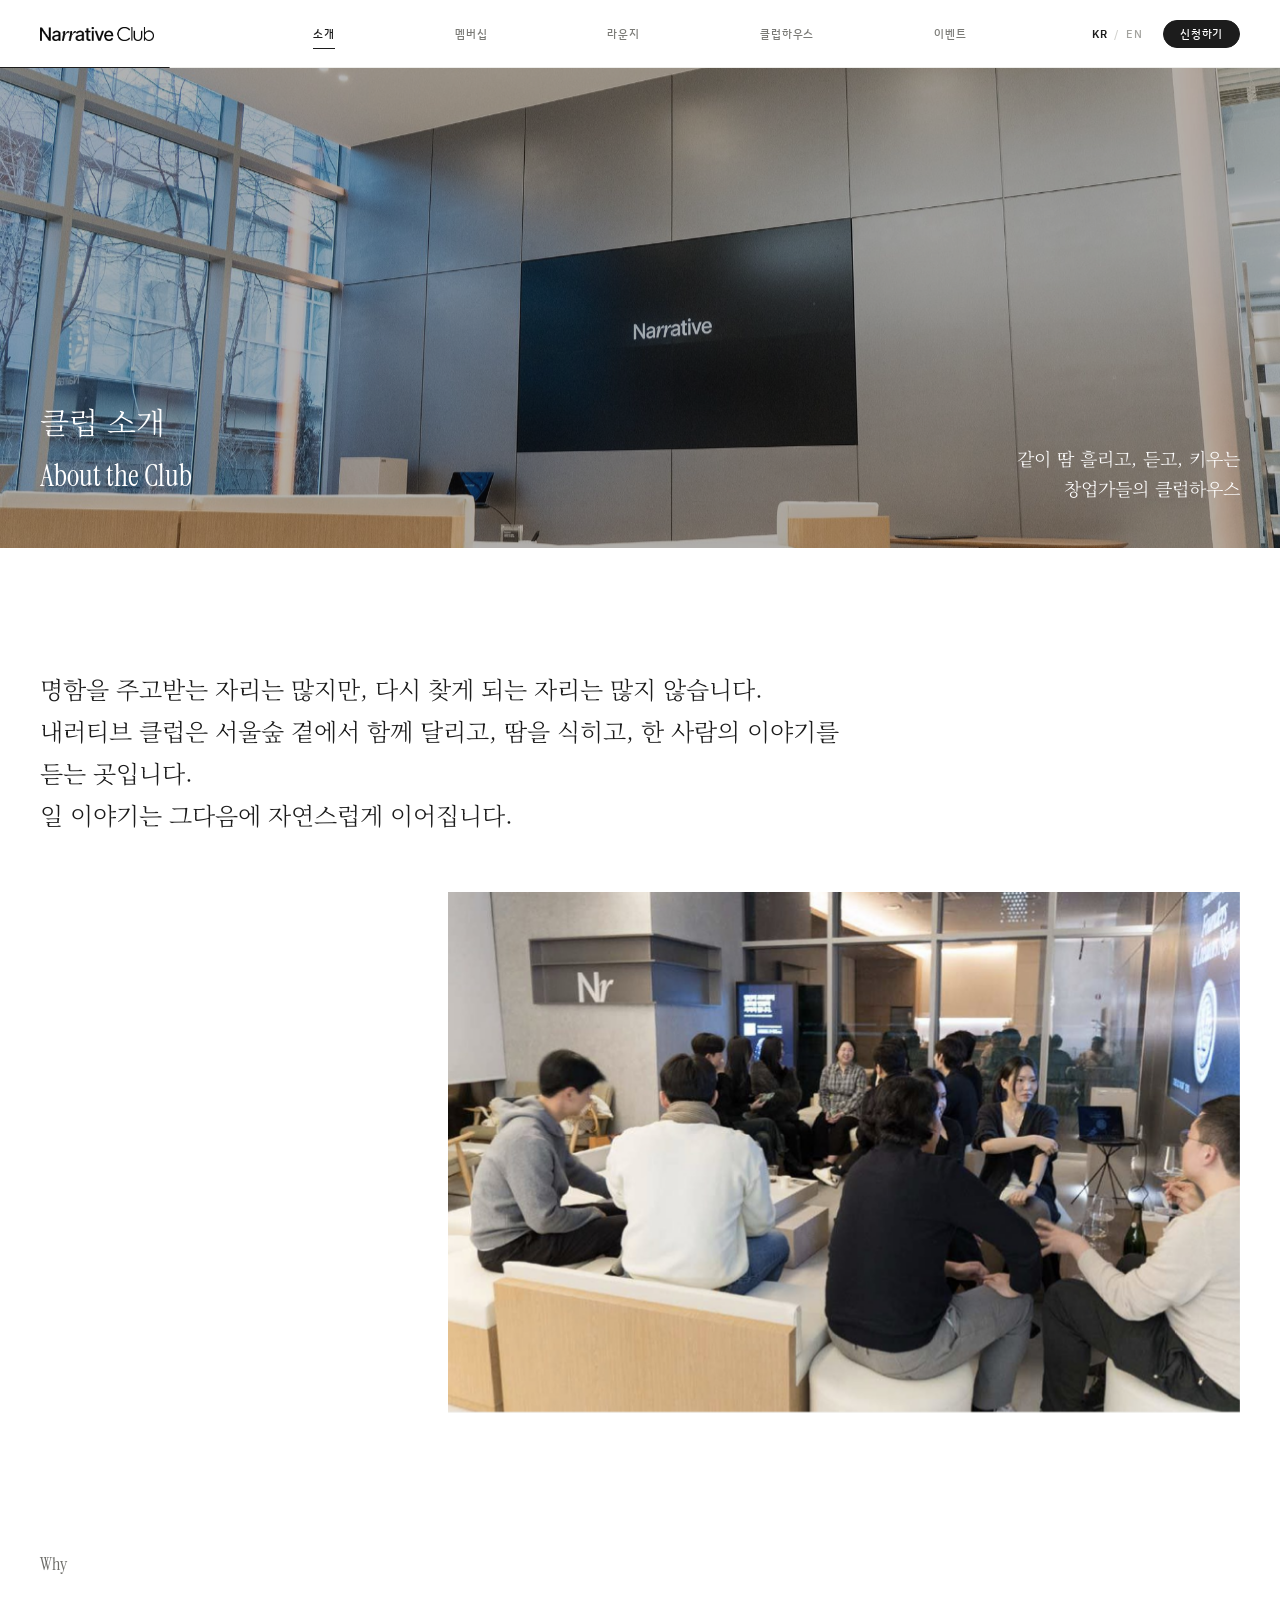
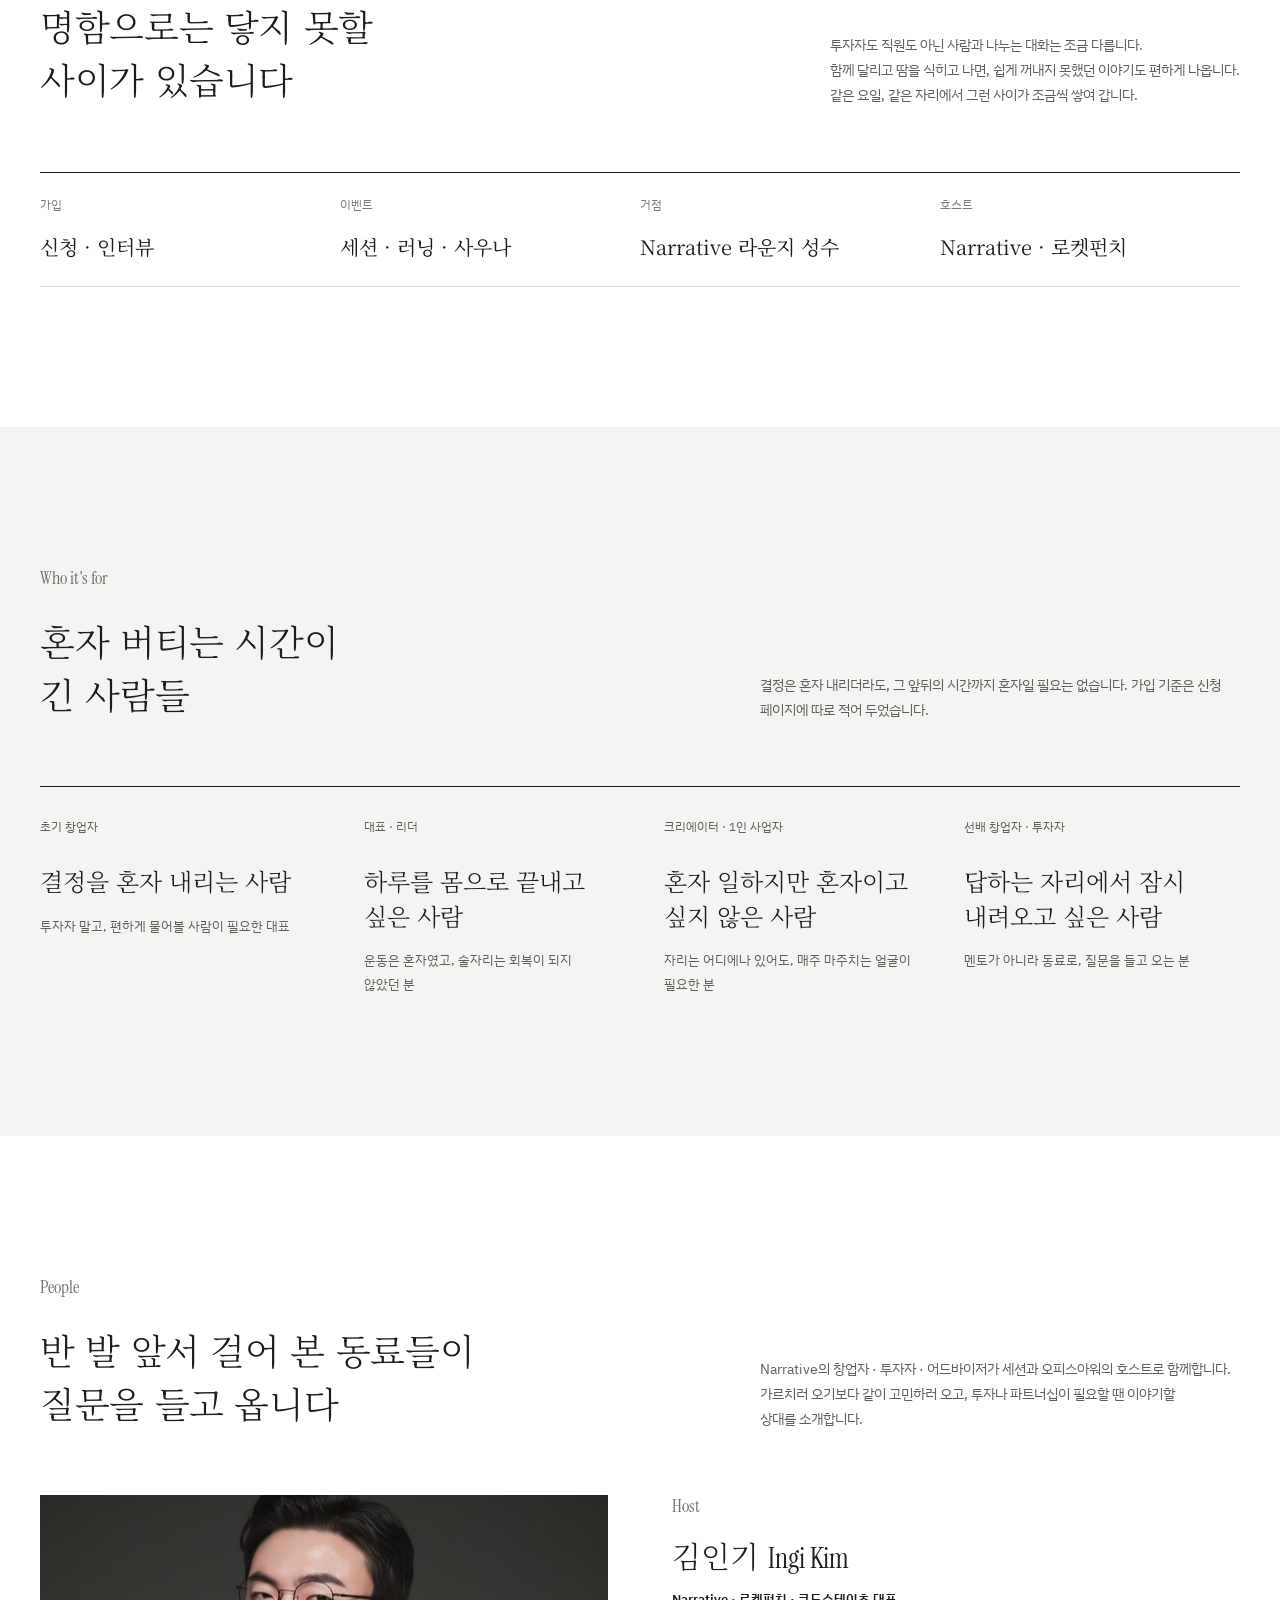
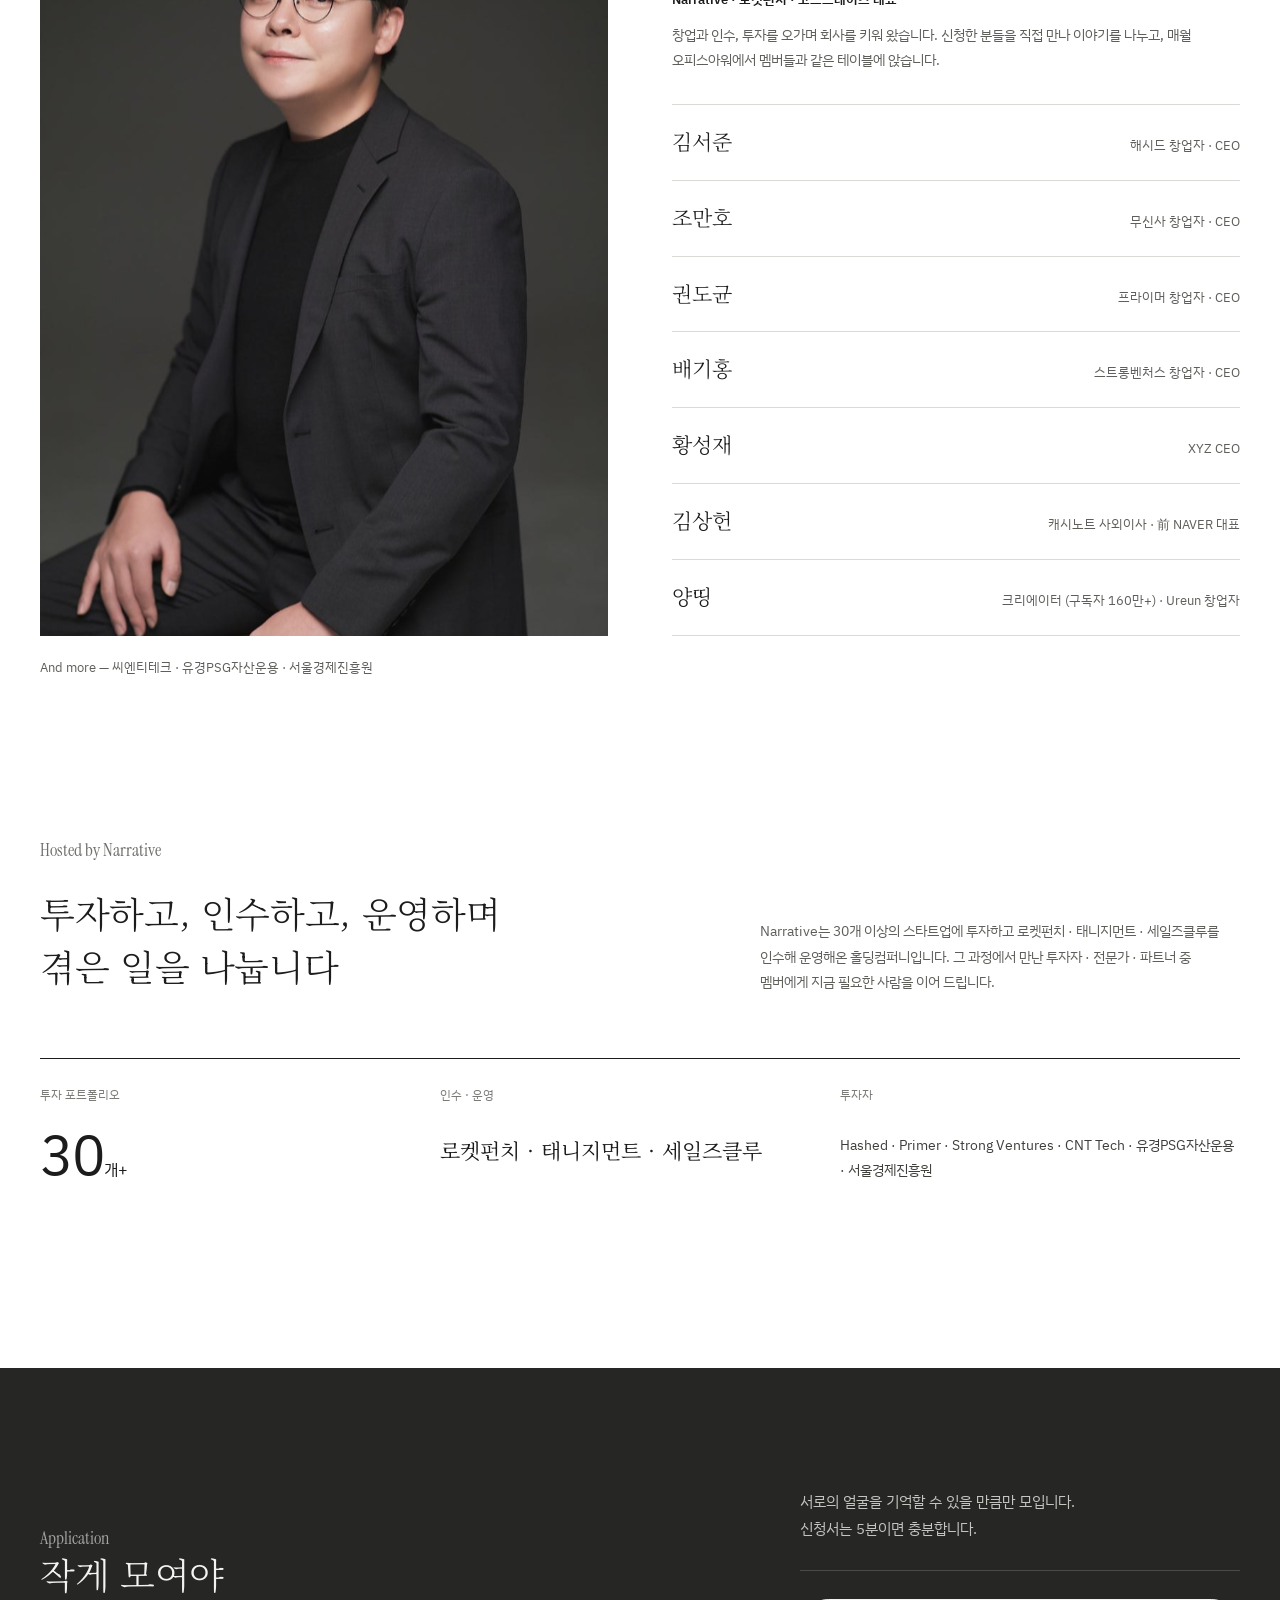
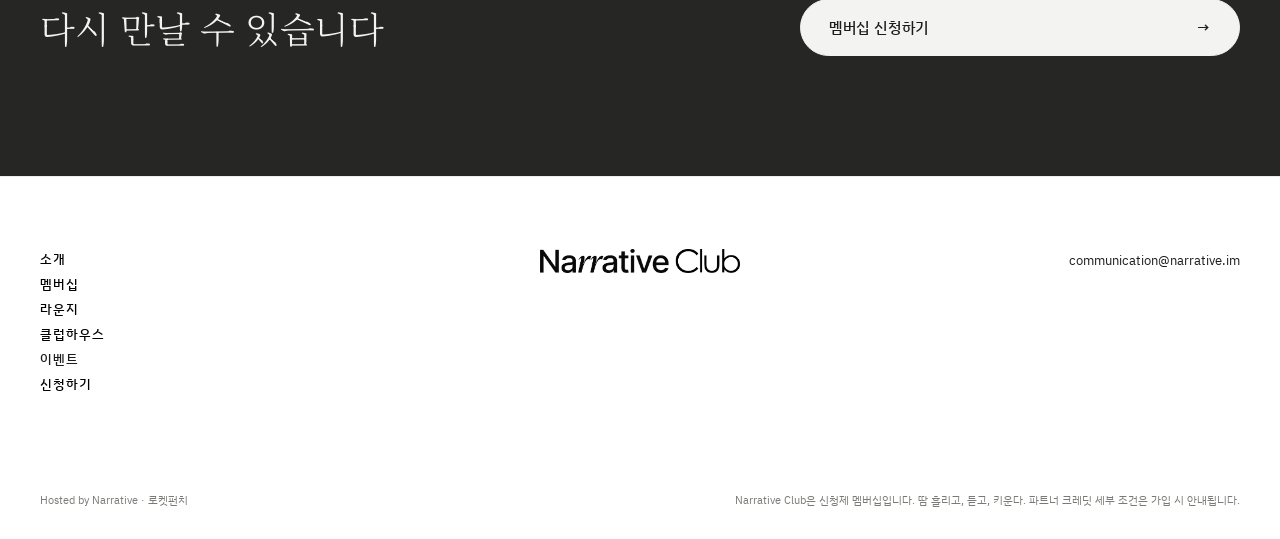
==== commit 81b19bd2: "Add files via upload" ====
--- a/narrative-club-site (1)/index.html
+++ b/narrative-club-site (1)/index.html
@@ -4,8 +4,8 @@
 <head>
 <meta charset="utf-8"/>
 <meta content="width=device-width, initial-scale=1, viewport-fit=cover" name="viewport"/>
-<title>Narrative Club — AI로 회사를 바꾸는 사업가들의 private members' club</title>
-<meta content="성과로 증명한 파운더와 크리에이터를 위한 초대제 멤버십. Narrative 라운지 성수, 성수 클럽하우스." name="description"/>
+<title>Narrative Club — 같이 땀 흘리고, 듣고, 키우는 창업가들의 클럽하우스</title>
+<meta content="명함 대신 땀. 서울숲 옆에서 같이 달리고, 한 사람의 이야기를 듣고, 각자의 일을 키우는 창업가들의 클럽. Narrative 라운지 성수, 성수 클럽하우스." name="description"/>
 <link href="images/narrative-logo.png" rel="icon"/>
 <link href="https://fonts.googleapis.com" rel="preconnect"/>
 <link href="https://fonts.googleapis.com/css2?family=Instrument+Serif:ital@0;1&amp;family=Noto+Serif+KR:wght@300;400&amp;family=IBM+Plex+Sans+KR:wght@400;500;600&amp;display=swap" rel="stylesheet"/>
@@ -32,20 +32,20 @@
 <div style="position: absolute; inset: 0"><div class="img-in" data-par="1" style="background: #7C7C78"><img alt="Narrative 라운지 성수 전경" src="images/lounge-wide.jpg" style="width: 100%; height: 100%; object-fit: cover; object-position: center 40%; display: block"/></div></div><div style="position: absolute; inset: 0; background: rgba(20,20,20,0.32)"></div>
 <div class="wrap split" style="position: absolute; left: 0; right: 0; bottom: 0; padding-bottom: 44px; gap: 32px; align-items: end; max-width: none">
 <div><span class="mask"><span class="kr hero-t" style="font-size: 30px; font-weight: 300">클럽 소개</span></span><span class="mask"><span class="srf hero-t" style="font-size: 30px; transition-delay: 100ms">About the Club</span></span></div>
-<p class="kr rise" style="margin: 0; text-align: right; justify-self: end; font-size: 18px; line-height: 1.7; font-weight: 300; transition-delay: 200ms">AI로 회사를 바꾸는 사업가들의<br/>private members' club</p>
-</div></section><div class="wrap" data-rv="1" style="padding-top: 120px"><p class="kr rise" style="margin: 0; max-width: 860px; font-size: 24px; line-height: 1.75; font-weight: 300; width: 1091px">성과를 낸 파운더와 자신의 브랜드를 키운 크리에이터가 만납니다. <br/>AI를 경영과 업무에 적용하는 방법을 나누며, <br/>서로의 사업을 확장할 사람과 기회를 발견합니다.</p></div><div class="wrap g3" style="gap: 24px; margin-top: 56px"><div data-rv="1" style="grid-column: 2 / span 2"><div class="img" style="aspect-ratio: 1800 / 1183"><div class="img-in" data-par="1" style="background: #8C8C88"><img alt="라운지에서 열린 네트워킹 밋업 — 소파에 둘러앉은 참가자들" src="images/ev-network.jpg" style="width: 100%; height: 100%; object-fit: cover; object-position: center; display: block"/></div></div></div></div><div class="wrap split" data-rv="1" data-spy="a-why" id="a-why" style="padding-top: 140px; padding-bottom: 64px; gap: 64px; align-items: end">
-<div><div class="eb rise" style="">Why now</div><div style="height: 26px"></div><h2 class="kr h-m" style="margin: 0; font-size: 36px; line-height: 1.4; font-weight: 300; letter-spacing: -0.01em"><span class="mask"><span style="transition-delay: 0ms">어디에 모이는지가</span></span><span class="mask"><span style="transition-delay: 110ms">어디까지 갈지를 정합니다.</span></span></h2></div>
-<p class="rise" style="margin: 0; color: #5E5E5A; max-width: 480px; justify-self: end; transition-delay: 200ms">이미 사업을 성장시킨 파운더와 크리에이터가 AI를 적용한 경험을 나눕니다. <br/>매월 세미나와 도입 자문을 통해 각자의 회사에 맞는 활용법을 찾고, <br/>멤버 전용 모임에서 새로운 고객과 협업 기회를 만듭니다.</p></div><div class="wrap" data-rv="1"><div class="g4 rel"><div class="hl k" style="top: 0"></div><div class="hl" style="bottom: 0; transition-delay: 200ms"></div><div class="rise" style="padding: 22px 0; transition-delay: 0ms"><div style="font-size: 12px; color: #7A7A76">가입</div><div class="kr" style="font-size: 20px; margin-top: 14px">심사 · 초대제</div></div><div class="rise" style="padding: 22px 0; transition-delay: 100ms"><div style="font-size: 12px; color: #7A7A76">이벤트</div><div class="kr" style="font-size: 20px; margin-top: 14px">매월 세미나 · 리트릿</div></div><div class="rise" style="padding: 22px 0; transition-delay: 200ms"><div style="font-size: 12px; color: #7A7A76">거점</div><div class="kr" style="font-size: 20px; margin-top: 14px">Narrative 라운지 성수</div></div><div class="rise" style="padding: 22px 0; transition-delay: 300ms"><div style="font-size: 12px; color: #7A7A76">호스트</div><div class="kr" style="font-size: 20px; margin-top: 14px">Narrative · 로켓펀치</div></div></div></div><section style="background: #F4F4F2; margin-top: 140px; padding-bottom: 140px"><div class="wrap split" data-rv="1" data-spy="a-who" id="a-who" style="padding-top: 140px; padding-bottom: 64px; gap: 64px; align-items: end">
-<div><div class="eb rise" style="">Who it's for</div><div style="height: 26px"></div><h2 class="kr h-m" style="margin: 0; font-size: 36px; line-height: 1.4; font-weight: 300; letter-spacing: -0.01em"><span class="mask"><span style="transition-delay: 0ms">성과로 증명한</span></span><span class="mask"><span style="transition-delay: 110ms">현직 대표와 크리에이터</span></span></h2></div>
-<p class="rise" style="margin: 0; color: #5E5E5A; max-width: 480px; justify-self: end; transition-delay: 200ms">아래 요건 중 하나 이상을 충족한 분을 신청서 · 자격 확인 · 대표 인터뷰를 거쳐 초대합니다.</p></div><div class="wrap g4" data-rv="1"><div class="rel" style="padding: 30px 24px 0 0px"><div class="hl k" style="top: 0; transition-delay: 0ms"></div><div style="font-size: 12px; color: #5E5E5A">연 매출</div><div data-en-big="₩2B" data-en-unit="+" data-en-ustyle="font-size: 16px; letter-spacing: 0; margin-left: 4px" style="font-size: 64px; letter-spacing: -0.04em; line-height: 1; margin-top: 26px"><span class="odo"><span class="odo-c" style="--n: 2"><span>0</span><span>1</span><span>2</span><span>3</span><span>4</span><span>5</span><span>6</span><span>7</span><span>8</span><span>9</span></span></span><span class="odo"><span class="odo-c" style="--n: 0"><span>0</span><span>1</span><span>2</span><span>3</span><span>4</span><span>5</span><span>6</span><span>7</span><span>8</span><span>9</span></span></span><span style="font-size: 16px; letter-spacing: 0; margin-left: 4px">억원+</span></div><p class="rise" style="margin: 16px 0 0; font-size: 13px; color: #5E5E5A; transition-delay: 200ms">연 매출 20억원 이상 사업체의 현직 대표</p></div><div class="rel" style="padding: 30px 24px 0 24px"><div class="hl k" style="top: 0; transition-delay: 120ms"></div><div style="font-size: 12px; color: #5E5E5A">누적 투자유치</div><div data-en-big="₩2B" data-en-unit="+" data-en-ustyle="font-size: 16px; letter-spacing: 0; margin-left: 4px" style="font-size: 64px; letter-spacing: -0.04em; line-height: 1; margin-top: 26px"><span class="odo"><span class="odo-c" style="--n: 2"><span>0</span><span>1</span><span>2</span><span>3</span><span>4</span><span>5</span><span>6</span><span>7</span><span>8</span><span>9</span></span></span><span class="odo"><span class="odo-c" style="--n: 0"><span>0</span><span>1</span><span>2</span><span>3</span><span>4</span><span>5</span><span>6</span><span>7</span><span>8</span><span>9</span></span></span><span style="font-size: 16px; letter-spacing: 0; margin-left: 4px">억원+</span></div><p class="rise" style="margin: 16px 0 0; font-size: 13px; color: #5E5E5A; transition-delay: 320ms">기관 누적 투자 20억원 이상 회사의 현직 대표</p></div><div class="rel" style="padding: 30px 24px 0 24px"><div class="hl k" style="top: 0; transition-delay: 240ms"></div><div style="font-size: 12px; color: #5E5E5A">매각 경험</div><div data-en-big="₩5B" data-en-unit="+" data-en-ustyle="font-size: 16px; letter-spacing: 0; margin-left: 4px" style="font-size: 64px; letter-spacing: -0.04em; line-height: 1; margin-top: 26px"><span class="odo"><span class="odo-c" style="--n: 5"><span>0</span><span>1</span><span>2</span><span>3</span><span>4</span><span>5</span><span>6</span><span>7</span><span>8</span><span>9</span></span></span><span class="odo"><span class="odo-c" style="--n: 0"><span>0</span><span>1</span><span>2</span><span>3</span><span>4</span><span>5</span><span>6</span><span>7</span><span>8</span><span>9</span></span></span><span style="font-size: 16px; letter-spacing: 0; margin-left: 4px">억원+</span></div><p class="rise" style="margin: 16px 0 0; font-size: 13px; color: #5E5E5A; transition-delay: 440ms">기업가치 50억원 이상으로 회사를 매각한 창업자</p></div><div class="rel" style="padding: 30px 24px 0 24px"><div class="hl k" style="top: 0; transition-delay: 360ms"></div><div style="font-size: 12px; color: #5E5E5A">팔로워</div><div data-en-big="100K" data-en-unit="+" data-en-ustyle="font-size: 16px; letter-spacing: 0; margin-left: 4px" style="font-size: 64px; letter-spacing: -0.04em; line-height: 1; margin-top: 26px"><span class="odo"><span class="odo-c" style="--n: 1"><span>0</span><span>1</span><span>2</span><span>3</span><span>4</span><span>5</span><span>6</span><span>7</span><span>8</span><span>9</span></span></span><span class="odo"><span class="odo-c" style="--n: 0"><span>0</span><span>1</span><span>2</span><span>3</span><span>4</span><span>5</span><span>6</span><span>7</span><span>8</span><span>9</span></span></span><span style="font-size: 16px; letter-spacing: 0; margin-left: 4px">만+</span></div><p class="rise" style="margin: 16px 0 0; font-size: 13px; color: #5E5E5A; transition-delay: 560ms">채널과 브랜드를 사업으로 운영하는 크리에이터</p></div></div></section><div class="wrap split" data-rv="1" data-spy="a-people" id="a-people" style="padding-top: 140px; padding-bottom: 64px; gap: 64px; align-items: end">
-<div><div class="eb rise" style="">People</div><div style="height: 26px"></div><h2 class="kr h-m" style="margin: 0; font-size: 36px; line-height: 1.4; font-weight: 300; letter-spacing: -0.01em"><span class="mask"><span style="transition-delay: 0ms">사업을 키워 본 사람들이</span></span><span class="mask"><span style="transition-delay: 110ms">직접 만납니다</span></span></h2></div>
-<p class="rise" style="margin: 0; color: #5E5E5A; max-width: 480px; justify-self: end; transition-delay: 200ms">Narrative의 창업자 · 투자자 · 어드바이저가 세미나와 오피스아워에 참여합니다. 투자나 파트너십이 필요하면 논의할 상대를 소개받을 수 있습니다.</p></div><div class="wrap split" style="gap: 64px; align-items: stretch"><div data-rv="1" style="position: relative; min-height: 520px"><div class="img" style="position: absolute; inset: 0"><div class="img-in" data-par="1" style="background: #3E3E3C"><img alt="Narrative Club 호스트 김인기" src="images/host-ingi.jpg" style="width: 100%; height: 100%; object-fit: cover; object-position: center 18%; display: block"/></div></div></div><div data-rv="1"><div class="rise" style="padding-bottom: 32px"><div class="eb">Host</div><div class="kr" style="font-size: 30px; font-weight: 300; margin-top: 10px">김인기 <span class="srf" style="font-size: 28px">Ingi Kim</span></div><div style="font-size: 13px; font-weight: 600; margin-top: 4px">Narrative · 로켓펀치 · 코드스테이츠 대표</div><p style="margin: 12px 0 0; font-size: 13.5px; color: #5E5E5A; max-width: 520px">창업과 인수, 투자를 오가며 회사를 키워온 경험으로 모든 멤버를 직접 심사하고, 매월 오피스아워에서 멤버를 만납니다.</p></div><div class="rel" style="display: flex; justify-content: space-between; align-items: baseline; gap: 16px; padding: 19px 0"><div class="hl" style="top: 0; transition-delay: 0ms"></div><span class="kr rise" style="font-size: 21px; font-weight: 300; transition-delay: 80ms">김서준</span><span class="rise" style="font-size: 13px; color: #5E5E5A; text-align: right; transition-delay: 120ms">해시드 창업자 · CEO</span></div><div class="rel" style="display: flex; justify-content: space-between; align-items: baseline; gap: 16px; padding: 19px 0"><div class="hl" style="top: 0; transition-delay: 90ms"></div><span class="kr rise" style="font-size: 21px; font-weight: 300; transition-delay: 170ms">조만호</span><span class="rise" style="font-size: 13px; color: #5E5E5A; text-align: right; transition-delay: 210ms">무신사 창업자 · CEO</span></div><div class="rel" style="display: flex; justify-content: space-between; align-items: baseline; gap: 16px; padding: 19px 0"><div class="hl" style="top: 0; transition-delay: 180ms"></div><span class="kr rise" style="font-size: 21px; font-weight: 300; transition-delay: 260ms">권도균</span><span class="rise" style="font-size: 13px; color: #5E5E5A; text-align: right; transition-delay: 300ms">프라이머 창업자 · CEO</span></div><div class="rel" style="display: flex; justify-content: space-between; align-items: baseline; gap: 16px; padding: 19px 0"><div class="hl" style="top: 0; transition-delay: 270ms"></div><span class="kr rise" style="font-size: 21px; font-weight: 300; transition-delay: 350ms">배기홍</span><span class="rise" style="font-size: 13px; color: #5E5E5A; text-align: right; transition-delay: 390ms">스트롱벤처스 창업자 · CEO</span></div><div class="rel" style="display: flex; justify-content: space-between; align-items: baseline; gap: 16px; padding: 19px 0"><div class="hl" style="top: 0; transition-delay: 360ms"></div><span class="kr rise" style="font-size: 21px; font-weight: 300; transition-delay: 440ms">황성재</span><span class="rise" style="font-size: 13px; color: #5E5E5A; text-align: right; transition-delay: 480ms">XYZ CEO</span></div><div class="rel" style="display: flex; justify-content: space-between; align-items: baseline; gap: 16px; padding: 19px 0"><div class="hl" style="top: 0; transition-delay: 450ms"></div><span class="kr rise" style="font-size: 21px; font-weight: 300; transition-delay: 530ms">김상헌</span><span class="rise" style="font-size: 13px; color: #5E5E5A; text-align: right; transition-delay: 570ms">캐시노트 사외이사 · 前 NAVER 대표</span></div><div class="rel" style="display: flex; justify-content: space-between; align-items: baseline; gap: 16px; padding: 19px 0"><div class="hl" style="top: 0; transition-delay: 540ms"></div><span class="kr rise" style="font-size: 21px; font-weight: 300; transition-delay: 620ms">양띵</span><span class="rise" style="font-size: 13px; color: #5E5E5A; text-align: right; transition-delay: 660ms">크리에이터 (구독자 160만+) · Ureun 창업자</span></div><div class="rel" style="height: 1px"><div class="hl" style="top: 0; transition-delay: 700ms"></div></div></div></div><div class="wrap" data-rv="1"><p class="rise" style="margin: 20px 0 0; font-size: 13px; color: #5E5E5A">And more — 씨엔티테크 · 유경PSG자산운용 · 서울경제진흥원</p></div><div class="wrap split" data-rv="1" data-spy="a-host" id="a-host" style="padding-top: 160px; padding-bottom: 64px; gap: 64px; align-items: end">
-<div><div class="eb rise" style="">Hosted by Narrative</div><div style="height: 26px"></div><h2 class="kr h-m" style="margin: 0; font-size: 36px; line-height: 1.4; font-weight: 300; letter-spacing: -0.01em"><span class="mask"><span style="transition-delay: 0ms">투자와 인수, 사업 운영 경험을</span></span><span class="mask"><span style="transition-delay: 110ms">멤버와 나눕니다</span></span></h2></div>
-<p class="rise" style="margin: 0; color: #5E5E5A; max-width: 480px; justify-self: end; transition-delay: 200ms">Narrative는 30개 이상의 스타트업에 투자하고 로켓펀치 · 태니지먼트 · 세일즈클루를 인수해 운영해온 홀딩컴퍼니입니다. 쌓아온 경험과 고객 네트워크로 멤버에게 필요한 투자자 · 전문가 · 파트너를 연결합니다.</p></div><div class="wrap" data-rv="1" style="padding-bottom: 160px"><div class="g3 rel"><div class="hl k" style="top: 0"></div><div style="padding: 26px 0"><div style="font-size: 12px; color: #7A7A76">투자 포트폴리오</div><div data-en-big="30" data-en-unit="+" data-en-ustyle="font-size: 16px; letter-spacing: 0" style="font-size: 56px; letter-spacing: -0.04em; line-height: 1; margin-top: 20px"><span class="odo"><span class="odo-c" style="--n: 3"><span>0</span><span>1</span><span>2</span><span>3</span><span>4</span><span>5</span><span>6</span><span>7</span><span>8</span><span>9</span></span></span><span class="odo"><span class="odo-c" style="--n: 0"><span>0</span><span>1</span><span>2</span><span>3</span><span>4</span><span>5</span><span>6</span><span>7</span><span>8</span><span>9</span></span></span><span style="font-size: 16px; letter-spacing: 0">개+</span></div></div><div class="rise" style="padding: 26px 0"><div style="font-size: 12px; color: #7A7A76">인수 · 운영</div><div class="kr" style="font-size: 21px; margin-top: 26px">로켓펀치 · 태니지먼트 · 세일즈클루</div></div><div class="rise" style="padding: 26px 0; transition-delay: 120ms"><div style="font-size: 12px; color: #7A7A76">투자자</div><div style="font-size: 14px; margin-top: 26px; color: #3E3E3B">Hashed · Primer · Strong Ventures · CNT Tech · 유경PSG자산운용 · 서울경제진흥원</div></div></div></div><section data-rv="1" style="background: #262625; color: #F3F3F1">
+<p class="kr rise" style="margin: 0; text-align: right; justify-self: end; font-size: 18px; line-height: 1.7; font-weight: 300; transition-delay: 200ms">같이 땀 흘리고, 듣고, 키우는<br/>창업가들의 클럽하우스</p>
+</div></section><div class="wrap" data-rv="1" style="padding-top: 120px"><p class="kr rise" style="margin: 0; max-width: 860px; font-size: 24px; line-height: 1.75; font-weight: 300; width: 1091px">명함을 주고받는 자리는 많지만, 다시 찾게 되는 자리는 많지 않습니다. <br/>내러티브 클럽은 서울숲 곁에서 함께 달리고, 땀을 식히고, 한 사람의 이야기를 듣는 곳입니다. <br/>일 이야기는 그다음에 자연스럽게 이어집니다.</p></div><div class="wrap g3" style="gap: 24px; margin-top: 56px"><div data-rv="1" style="grid-column: 2 / span 2"><div class="img" style="aspect-ratio: 1800 / 1183"><div class="img-in" data-par="1" style="background: #8C8C88"><img alt="라운지 소파에 둘러앉아 이야기를 나누는 멤버들" src="images/ev-network.jpg" style="width: 100%; height: 100%; object-fit: cover; object-position: center; display: block"/></div></div></div></div><div class="wrap split" data-rv="1" data-spy="a-why" id="a-why" style="padding-top: 140px; padding-bottom: 64px; gap: 64px; align-items: end">
+<div><div class="eb rise" style="">Why</div><div style="height: 26px"></div><h2 class="kr h-m" style="margin: 0; font-size: 36px; line-height: 1.4; font-weight: 300; letter-spacing: -0.01em"><span class="mask"><span style="transition-delay: 0ms">명함으로는 닿지 못할</span></span><span class="mask"><span style="transition-delay: 110ms">사이가 있습니다</span></span></h2></div>
+<p class="rise" style="margin: 0; color: #5E5E5A; max-width: 480px; justify-self: end; transition-delay: 200ms">투자자도 직원도 아닌 사람과 나누는 대화는 조금 다릅니다. <br/>함께 달리고 땀을 식히고 나면, 쉽게 꺼내지 못했던 이야기도 편하게 나옵니다. <br/>같은 요일, 같은 자리에서 그런 사이가 조금씩 쌓여 갑니다.</p></div><div class="wrap" data-rv="1"><div class="g4 rel"><div class="hl k" style="top: 0"></div><div class="hl" style="bottom: 0; transition-delay: 200ms"></div><div class="rise" style="padding: 22px 0; transition-delay: 0ms"><div style="font-size: 12px; color: #7A7A76">가입</div><div class="kr" style="font-size: 20px; margin-top: 14px">신청 · 인터뷰</div></div><div class="rise" style="padding: 22px 0; transition-delay: 100ms"><div style="font-size: 12px; color: #7A7A76">이벤트</div><div class="kr" style="font-size: 20px; margin-top: 14px">세션 · 러닝 · 사우나</div></div><div class="rise" style="padding: 22px 0; transition-delay: 200ms"><div style="font-size: 12px; color: #7A7A76">거점</div><div class="kr" style="font-size: 20px; margin-top: 14px">Narrative 라운지 성수</div></div><div class="rise" style="padding: 22px 0; transition-delay: 300ms"><div style="font-size: 12px; color: #7A7A76">호스트</div><div class="kr" style="font-size: 20px; margin-top: 14px">Narrative · 로켓펀치</div></div></div></div><section style="background: #F4F4F2; margin-top: 140px; padding-bottom: 140px"><div class="wrap split" data-rv="1" data-spy="a-who" id="a-who" style="padding-top: 140px; padding-bottom: 64px; gap: 64px; align-items: end">
+<div><div class="eb rise" style="">Who it's for</div><div style="height: 26px"></div><h2 class="kr h-m" style="margin: 0; font-size: 36px; line-height: 1.4; font-weight: 300; letter-spacing: -0.01em"><span class="mask"><span style="transition-delay: 0ms">혼자 버티는 시간이</span></span><span class="mask"><span style="transition-delay: 110ms">긴 사람들</span></span></h2></div>
+<p class="rise" style="margin: 0; color: #5E5E5A; max-width: 480px; justify-self: end; transition-delay: 200ms">결정은 혼자 내리더라도, 그 앞뒤의 시간까지 혼자일 필요는 없습니다. 가입 기준은 신청 페이지에 따로 적어 두었습니다.</p></div><div class="wrap g4" data-rv="1"><div class="rel" style="padding: 30px 24px 0 0px"><div class="hl k" style="top: 0; transition-delay: 0ms"></div><div style="font-size: 12px; color: #5E5E5A">초기 창업자</div><div class="kr rise" style="font-size: 24px; font-weight: 300; line-height: 1.45; margin-top: 26px; transition-delay: 80ms">결정을 혼자 내리는 사람</div><p class="rise" style="margin: 16px 0 0; font-size: 13px; color: #5E5E5A; transition-delay: 200ms">투자자 말고, 편하게 물어볼 사람이 필요한 대표</p></div><div class="rel" style="padding: 30px 24px 0 24px"><div class="hl k" style="top: 0; transition-delay: 120ms"></div><div style="font-size: 12px; color: #5E5E5A">대표 · 리더</div><div class="kr rise" style="font-size: 24px; font-weight: 300; line-height: 1.45; margin-top: 26px; transition-delay: 200ms">하루를 몸으로 끝내고 싶은 사람</div><p class="rise" style="margin: 16px 0 0; font-size: 13px; color: #5E5E5A; transition-delay: 320ms">운동은 혼자였고, 술자리는 회복이 되지 않았던 분</p></div><div class="rel" style="padding: 30px 24px 0 24px"><div class="hl k" style="top: 0; transition-delay: 240ms"></div><div style="font-size: 12px; color: #5E5E5A">크리에이터 · 1인 사업자</div><div class="kr rise" style="font-size: 24px; font-weight: 300; line-height: 1.45; margin-top: 26px; transition-delay: 320ms">혼자 일하지만 혼자이고 싶지 않은 사람</div><p class="rise" style="margin: 16px 0 0; font-size: 13px; color: #5E5E5A; transition-delay: 440ms">자리는 어디에나 있어도, 매주 마주치는 얼굴이 필요한 분</p></div><div class="rel" style="padding: 30px 24px 0 24px"><div class="hl k" style="top: 0; transition-delay: 360ms"></div><div style="font-size: 12px; color: #5E5E5A">선배 창업자 · 투자자</div><div class="kr rise" style="font-size: 24px; font-weight: 300; line-height: 1.45; margin-top: 26px; transition-delay: 440ms">답하는 자리에서 잠시 내려오고 싶은 사람</div><p class="rise" style="margin: 16px 0 0; font-size: 13px; color: #5E5E5A; transition-delay: 560ms">멘토가 아니라 동료로, 질문을 들고 오는 분</p></div></div></section><div class="wrap split" data-rv="1" data-spy="a-people" id="a-people" style="padding-top: 140px; padding-bottom: 64px; gap: 64px; align-items: end">
+<div><div class="eb rise" style="">People</div><div style="height: 26px"></div><h2 class="kr h-m" style="margin: 0; font-size: 36px; line-height: 1.4; font-weight: 300; letter-spacing: -0.01em"><span class="mask"><span style="transition-delay: 0ms">반 발 앞서 걸어 본 동료들이</span></span><span class="mask"><span style="transition-delay: 110ms">질문을 들고 옵니다</span></span></h2></div>
+<p class="rise" style="margin: 0; color: #5E5E5A; max-width: 480px; justify-self: end; transition-delay: 200ms">Narrative의 창업자 · 투자자 · 어드바이저가 세션과 오피스아워의 호스트로 함께합니다. 가르치러 오기보다 같이 고민하러 오고, 투자나 파트너십이 필요할 땐 이야기할 상대를 소개합니다.</p></div><div class="wrap split" style="gap: 64px; align-items: stretch"><div data-rv="1" style="position: relative; min-height: 520px"><div class="img" style="position: absolute; inset: 0"><div class="img-in" data-par="1" style="background: #3E3E3C"><img alt="Narrative Club 호스트 김인기" src="images/host-ingi.jpg" style="width: 100%; height: 100%; object-fit: cover; object-position: center 18%; display: block"/></div></div></div><div data-rv="1"><div class="rise" style="padding-bottom: 32px"><div class="eb">Host</div><div class="kr" style="font-size: 30px; font-weight: 300; margin-top: 10px">김인기 <span class="srf" style="font-size: 28px">Ingi Kim</span></div><div style="font-size: 13px; font-weight: 600; margin-top: 4px">Narrative · 로켓펀치 · 코드스테이츠 대표</div><p style="margin: 12px 0 0; font-size: 13.5px; color: #5E5E5A; max-width: 520px">창업과 인수, 투자를 오가며 회사를 키워 왔습니다. 신청한 분들을 직접 만나 이야기를 나누고, 매월 오피스아워에서 멤버들과 같은 테이블에 앉습니다.</p></div><div class="rel" style="display: flex; justify-content: space-between; align-items: baseline; gap: 16px; padding: 19px 0"><div class="hl" style="top: 0; transition-delay: 0ms"></div><span class="kr rise" style="font-size: 21px; font-weight: 300; transition-delay: 80ms">김서준</span><span class="rise" style="font-size: 13px; color: #5E5E5A; text-align: right; transition-delay: 120ms">해시드 창업자 · CEO</span></div><div class="rel" style="display: flex; justify-content: space-between; align-items: baseline; gap: 16px; padding: 19px 0"><div class="hl" style="top: 0; transition-delay: 90ms"></div><span class="kr rise" style="font-size: 21px; font-weight: 300; transition-delay: 170ms">조만호</span><span class="rise" style="font-size: 13px; color: #5E5E5A; text-align: right; transition-delay: 210ms">무신사 창업자 · CEO</span></div><div class="rel" style="display: flex; justify-content: space-between; align-items: baseline; gap: 16px; padding: 19px 0"><div class="hl" style="top: 0; transition-delay: 180ms"></div><span class="kr rise" style="font-size: 21px; font-weight: 300; transition-delay: 260ms">권도균</span><span class="rise" style="font-size: 13px; color: #5E5E5A; text-align: right; transition-delay: 300ms">프라이머 창업자 · CEO</span></div><div class="rel" style="display: flex; justify-content: space-between; align-items: baseline; gap: 16px; padding: 19px 0"><div class="hl" style="top: 0; transition-delay: 270ms"></div><span class="kr rise" style="font-size: 21px; font-weight: 300; transition-delay: 350ms">배기홍</span><span class="rise" style="font-size: 13px; color: #5E5E5A; text-align: right; transition-delay: 390ms">스트롱벤처스 창업자 · CEO</span></div><div class="rel" style="display: flex; justify-content: space-between; align-items: baseline; gap: 16px; padding: 19px 0"><div class="hl" style="top: 0; transition-delay: 360ms"></div><span class="kr rise" style="font-size: 21px; font-weight: 300; transition-delay: 440ms">황성재</span><span class="rise" style="font-size: 13px; color: #5E5E5A; text-align: right; transition-delay: 480ms">XYZ CEO</span></div><div class="rel" style="display: flex; justify-content: space-between; align-items: baseline; gap: 16px; padding: 19px 0"><div class="hl" style="top: 0; transition-delay: 450ms"></div><span class="kr rise" style="font-size: 21px; font-weight: 300; transition-delay: 530ms">김상헌</span><span class="rise" style="font-size: 13px; color: #5E5E5A; text-align: right; transition-delay: 570ms">캐시노트 사외이사 · 前 NAVER 대표</span></div><div class="rel" style="display: flex; justify-content: space-between; align-items: baseline; gap: 16px; padding: 19px 0"><div class="hl" style="top: 0; transition-delay: 540ms"></div><span class="kr rise" style="font-size: 21px; font-weight: 300; transition-delay: 620ms">양띵</span><span class="rise" style="font-size: 13px; color: #5E5E5A; text-align: right; transition-delay: 660ms">크리에이터 (구독자 160만+) · Ureun 창업자</span></div><div class="rel" style="height: 1px"><div class="hl" style="top: 0; transition-delay: 700ms"></div></div></div></div><div class="wrap" data-rv="1"><p class="rise" style="margin: 20px 0 0; font-size: 13px; color: #5E5E5A">And more — 씨엔티테크 · 유경PSG자산운용 · 서울경제진흥원</p></div><div class="wrap split" data-rv="1" data-spy="a-host" id="a-host" style="padding-top: 160px; padding-bottom: 64px; gap: 64px; align-items: end">
+<div><div class="eb rise" style="">Hosted by Narrative</div><div style="height: 26px"></div><h2 class="kr h-m" style="margin: 0; font-size: 36px; line-height: 1.4; font-weight: 300; letter-spacing: -0.01em"><span class="mask"><span style="transition-delay: 0ms">투자하고, 인수하고, 운영하며</span></span><span class="mask"><span style="transition-delay: 110ms">겪은 일을 나눕니다</span></span></h2></div>
+<p class="rise" style="margin: 0; color: #5E5E5A; max-width: 480px; justify-self: end; transition-delay: 200ms">Narrative는 30개 이상의 스타트업에 투자하고 로켓펀치 · 태니지먼트 · 세일즈클루를 인수해 운영해온 홀딩컴퍼니입니다. 그 과정에서 만난 투자자 · 전문가 · 파트너 중 멤버에게 지금 필요한 사람을 이어 드립니다.</p></div><div class="wrap" data-rv="1" style="padding-bottom: 160px"><div class="g3 rel"><div class="hl k" style="top: 0"></div><div style="padding: 26px 0"><div style="font-size: 12px; color: #7A7A76">투자 포트폴리오</div><div data-en-big="30" data-en-unit="+" data-en-ustyle="font-size: 16px; letter-spacing: 0" style="font-size: 56px; letter-spacing: -0.04em; line-height: 1; margin-top: 20px"><span class="odo"><span class="odo-c" style="--n: 3"><span>0</span><span>1</span><span>2</span><span>3</span><span>4</span><span>5</span><span>6</span><span>7</span><span>8</span><span>9</span></span></span><span class="odo"><span class="odo-c" style="--n: 0"><span>0</span><span>1</span><span>2</span><span>3</span><span>4</span><span>5</span><span>6</span><span>7</span><span>8</span><span>9</span></span></span><span style="font-size: 16px; letter-spacing: 0">개+</span></div></div><div class="rise" style="padding: 26px 0"><div style="font-size: 12px; color: #7A7A76">인수 · 운영</div><div class="kr" style="font-size: 21px; margin-top: 26px">로켓펀치 · 태니지먼트 · 세일즈클루</div></div><div class="rise" style="padding: 26px 0; transition-delay: 120ms"><div style="font-size: 12px; color: #7A7A76">투자자</div><div style="font-size: 14px; margin-top: 26px; color: #3E3E3B">Hashed · Primer · Strong Ventures · CNT Tech · 유경PSG자산운용 · 서울경제진흥원</div></div></div></div><section data-rv="1" style="background: #262625; color: #F3F3F1">
 <div class="wrap split" style="padding-top: 120px; padding-bottom: 120px; gap: 64px; align-items: end">
-<div><div style="height: 26px"></div><div class="eb rise" style="color: #A3A39F">Application</div><h2 class="kr h-m" style="margin: 0; font-size: 36px; line-height: 1.4; font-weight: 300; letter-spacing: -0.01em"><span class="mask"><span style="transition-delay: 0ms">좋은 멤버가</span></span><span class="mask"><span style="transition-delay: 110ms">좋은 클럽을 만듭니다</span></span></h2></div>
+<div><div style="height: 26px"></div><div class="eb rise" style="color: #A3A39F">Application</div><h2 class="kr h-m" style="margin: 0; font-size: 36px; line-height: 1.4; font-weight: 300; letter-spacing: -0.01em"><span class="mask"><span style="transition-delay: 0ms">작게 모여야</span></span><span class="mask"><span style="transition-delay: 110ms">다시 만날 수 있습니다</span></span></h2></div>
 <div class="rise" style="justify-self: end; width: 100%; max-width: 440px; transition-delay: 200ms">
-<p style="margin: 0; color: #C4C4C0; font-size: 15px; line-height: 1.8">신청서와 자격 확인, 대표 인터뷰를 거쳐 모십니다.<br/>약 5분이면 신청할 수 있습니다.</p>
+<p style="margin: 0; color: #C4C4C0; font-size: 15px; line-height: 1.8">서로의 얼굴을 기억할 수 있을 만큼만 모입니다.<br/>신청서는 5분이면 충분합니다.</p>
 <div class="rel" style="height: 1px; margin: 28px 0"><div class="hl" style="top: 0; background: #4A4A47"></div></div>
 <button class="applybtn inv" data-go="apply" style="width: 100%; display: flex; justify-content: space-between; align-items: center; padding: 20px 28px; font-size: 15px; letter-spacing: 0.04em"><span>멤버십 신청하기</span><span aria-hidden="true">→</span></button>
 </div>
@@ -53,14 +53,14 @@
 <div style="position: absolute; inset: 0"><div class="img-in" data-par="1" style="background: #6B6B67"><img alt="라운지 창가 좌석에 모인 멤버들" src="images/ev-audience.jpg" style="width: 100%; height: 100%; object-fit: cover; object-position: center 45%; display: block"/></div></div><div style="position: absolute; inset: 0; background: rgba(20,20,20,0.32)"></div>
 <div class="wrap split" style="position: absolute; left: 0; right: 0; bottom: 0; padding-bottom: 44px; gap: 32px; align-items: end; max-width: none">
 <div><span class="mask"><span class="kr hero-t" style="font-size: 30px; font-weight: 300">멤버 혜택</span></span><span class="mask"><span class="srf hero-t" style="font-size: 30px; transition-delay: 100ms">Member Benefits</span></span></div>
-<p class="kr rise" style="margin: 0; text-align: right; justify-self: end; font-size: 18px; line-height: 1.7; font-weight: 300; transition-delay: 200ms">공간부터 고객, AI와 자본까지<br/>연회비 하나로 이용합니다</p>
-</div></section><div class="wrap split3 benzone" data-dz="1" style="padding-top: 120px; gap: 64px"><div class="sticky" data-rv="1"><div class="eb rise" style="">Benefits</div><div style="height: 26px"></div><h2 class="kr h-m" style="margin: 0; font-size: 34px; line-height: 1.4; font-weight: 300; letter-spacing: -0.01em"><span class="mask"><span style="transition-delay: 0ms">단 하나의 멤버십으로</span></span><span class="mask"><span style="transition-delay: 110ms">이 모든 기회를</span></span></h2><p class="rise" style="margin: 22px 0 0; font-size: 13px; color: #7A7A76; transition-delay: 200ms">파트너 크레딧(OpenAI · Notion 등)은 각 프로그램의 자격 요건과 소진 상황에 따라 제공됩니다.</p></div><div><div data-rv="1" data-spy="b-space" id="b-space" style="padding-bottom: 96px"><div class="rel" style="display: flex; justify-content: space-between; padding: 16px 0; font-size: 11px; letter-spacing: 0.2em; color: #7A7A76"><div class="hl k" style="top: 0"></div><span class="rise">01</span><span class="rise srf" style="font-size: 18px; letter-spacing: 0; color: #6E6E6A">Space</span></div><h3 class="kr rise" style="margin: 28px 0 28px; font-size: 32px; font-weight: 300; transition-delay: 100ms">공간</h3><div class="bgrid g3b"><div class="bk rise" style="transition-delay: 150ms"><div class="bkey" style="font-size: 40px">24h</div><div><div class="kr bkt">Narrative 라운지 성수</div><div class="bkd">주 7일 24시간 이용 · 대관 행사 등 제한 일정 제외</div></div></div><div class="bk rise" style="transition-delay: 230ms"><div class="bkey" style="font-size: 40px">상시</div><div><div class="kr bkt">코워킹 · 라운지 커피</div><div class="bkd">편하게 와서 일하는 공간, 커피 상시 제공</div></div></div><div class="bk rise" style="transition-delay: 310ms"><div class="bkey" style="font-size: 40px">50인</div><div><div class="kr bkt">행사 공간</div><div class="bkd">팀 워크숍 · IR 미팅</div></div></div><div class="bk rise" style="transition-delay: 390ms"><div class="bkey" style="font-size: 40px">2027</div><div><div class="kr bkt">성수 클럽하우스</div><div class="bkd">현재 공사 중 · 2027년 2월 공개</div></div></div><div class="bk rise" style="transition-delay: 470ms"><div class="bkey" style="font-size: 40px">2곳</div><div><div class="kr bkt">강남 · 압구정 파트너 공간</div><div class="bkd">행사 · 미팅 성격에 맞춘 공간 연결</div></div></div><div class="bk rise" style="transition-delay: 550ms"><div class="bkey" style="font-size: 40px">60%</div><div><div class="kr bkt">패스트파이브 공간대여 할인</div><div class="bkd">전국 주요 업무지역 미팅룸 · 세미나룸</div></div></div></div></div><div data-rv="1" data-spy="b-growth" id="b-growth" style="padding-bottom: 96px"><div class="rel" style="display: flex; justify-content: space-between; padding: 16px 0; font-size: 11px; letter-spacing: 0.2em; color: #7A7A76"><div class="hl k" style="top: 0"></div><span class="rise">02</span><span class="rise srf" style="font-size: 18px; letter-spacing: 0; color: #6E6E6A">Growth &amp; AI</span></div><h3 class="kr rise" style="margin: 28px 0 28px; font-size: 32px; font-weight: 300; transition-delay: 100ms">성장 · 세일즈</h3><div class="bgrid bento2"><div class="bk bk-hero rise" style="transition-delay: 150ms"><div class="eb">Every month</div><div><div data-en-big="100" data-en-unit="" data-en-ustyle="font-size: 18px; letter-spacing: 0; margin-left: 6px" style="font-size: clamp(56px,6vw,84px); letter-spacing: -0.045em; line-height: 1"><span class="odo"><span class="odo-c" style="--n: 1"><span>0</span><span>1</span><span>2</span><span>3</span><span>4</span><span>5</span><span>6</span><span>7</span><span>8</span><span>9</span></span></span><span class="odo"><span class="odo-c" style="--n: 0"><span>0</span><span>1</span><span>2</span><span>3</span><span>4</span><span>5</span><span>6</span><span>7</span><span>8</span><span>9</span></span></span><span class="odo"><span class="odo-c" style="--n: 0"><span>0</span><span>1</span><span>2</span><span>3</span><span>4</span><span>5</span><span>6</span><span>7</span><span>8</span><span>9</span></span></span><span style="font-size: 18px; letter-spacing: 0; margin-left: 6px">명</span></div><div class="kr bkt" style="margin-top: 18px">국내외 잠재고객 접촉</div><div class="bkd">멤버의 제품과 서비스에 맞는 고객에게 이메일과 메시지를 직접 보냅니다.</div></div></div><div class="bk rise" style="transition-delay: 230ms; min-height: 180px"><div class="bno">02</div><div><div class="kr bkt">글로벌 기업 담당자 소개</div><div class="bkd">잠재고객 접촉 지원</div></div></div><div class="bk rise" style="transition-delay: 310ms; min-height: 180px"><div class="bno">03</div><div><div class="kr bkt">로켓펀치 채용 지원</div><div class="bkd">채용 공고 우선 노출 · 인재 프로필 발굴</div></div></div><div class="bk rise" style="transition-delay: 390ms; min-height: 180px"><div class="bno">04</div><div><div class="kr bkt">로켓펀치 Growth 플랜 1개월</div><div class="bkd">상위 노출 · 인증배지 · 광고 크레딧</div></div></div><div class="bk rise" style="transition-delay: 470ms; min-height: 180px"><div class="bno">05</div><div><div class="kr bkt">AI 도입 자문 · 구축 지원</div><div class="bkd">회사별 업무에 맞춘 AI 도입 자문</div></div></div></div></div><div data-rv="1" data-spy="b-credit" id="b-credit" style="padding-bottom: 96px"><div class="rel" style="display: flex; justify-content: space-between; padding: 16px 0; font-size: 11px; letter-spacing: 0.2em; color: #7A7A76"><div class="hl k" style="top: 0"></div><span class="rise">03</span><span class="rise srf" style="font-size: 18px; letter-spacing: 0; color: #6E6E6A">Credits &amp; Tools</span></div><h3 class="kr rise" style="margin: 28px 0 28px; font-size: 32px; font-weight: 300; transition-delay: 100ms">크레딧 · 툴</h3><div class="bgrid g3b"><div class="bk rise" style="transition-delay: 150ms"><div><svg aria-label="OpenAI" class="blogo" role="img" viewbox="0 0 24 24"><path d="M22.2819 9.8211a5.9847 5.9847 0 0 0-.5157-4.9108 6.0462 6.0462 0 0 0-6.5098-2.9A6.0651 6.0651 0 0 0 4.9807 4.1818a5.9847 5.9847 0 0 0-3.9977 2.9 6.0462 6.0462 0 0 0 .7427 7.0966 5.98 5.98 0 0 0 .511 4.9107 6.051 6.051 0 0 0 6.5146 2.9001A5.9847 5.9847 0 0 0 13.2599 24a6.0557 6.0557 0 0 0 5.7718-4.2058 5.9894 5.9894 0 0 0 3.9977-2.9001 6.0557 6.0557 0 0 0-.7475-7.0729zm-9.022 12.6081a4.4755 4.4755 0 0 1-2.8764-1.0408l.1419-.0804 4.7783-2.7582a.7948.7948 0 0 0 .3927-.6813v-6.7369l2.02 1.1686a.071.071 0 0 1 .038.052v5.5826a4.504 4.504 0 0 1-4.4945 4.4944zm-9.6607-4.1254a4.4708 4.4708 0 0 1-.5346-3.0137l.142.0852 4.783 2.7582a.7712.7712 0 0 0 .7806 0l5.8428-3.3685v2.3324a.0804.0804 0 0 1-.0332.0615L9.74 19.9502a4.4992 4.4992 0 0 1-6.1408-1.6464zM2.3408 7.8956a4.485 4.485 0 0 1 2.3655-1.9728V11.6a.7664.7664 0 0 0 .3879.6765l5.8144 3.3543-2.0201 1.1685a.0757.0757 0 0 1-.071 0l-4.8303-2.7865A4.504 4.504 0 0 1 2.3408 7.872zm16.5963 3.8558L13.1038 8.364 15.1192 7.2a.0757.0757 0 0 1 .071 0l4.8303 2.7913a4.4944 4.4944 0 0 1-.6765 8.1042v-5.6772a.79.79 0 0 0-.407-.667zm2.0107-3.0231l-.142-.0852-4.7735-2.7818a.7759.7759 0 0 0-.7854 0L9.409 9.2297V6.8974a.0662.0662 0 0 1 .0284-.0615l4.8303-2.7866a4.4992 4.4992 0 0 1 6.6802 4.66zM8.3065 12.863l-2.02-1.1638a.0804.0804 0 0 1-.038-.0567V6.0742a4.4992 4.4992 0 0 1 7.3757-3.4537l-.142.0805L8.704 5.459a.7948.7948 0 0 0-.3927.6813zm1.0976-2.3654l2.602-1.4998 2.6069 1.4998v2.9994l-2.5974 1.4997-2.6067-1.4997Z" fill="currentColor"></path></svg><div class="bkey">$10,000</div></div><div><div class="kr bkt">OpenAI API 크레딧</div><div class="bkd">API 사용 크레딧</div></div></div><div class="bk rise" style="transition-delay: 230ms"><div><svg aria-label="OpenAI ChatGPT" class="blogo" role="img" viewbox="0 0 24 24"><path d="M22.2819 9.8211a5.9847 5.9847 0 0 0-.5157-4.9108 6.0462 6.0462 0 0 0-6.5098-2.9A6.0651 6.0651 0 0 0 4.9807 4.1818a5.9847 5.9847 0 0 0-3.9977 2.9 6.0462 6.0462 0 0 0 .7427 7.0966 5.98 5.98 0 0 0 .511 4.9107 6.051 6.051 0 0 0 6.5146 2.9001A5.9847 5.9847 0 0 0 13.2599 24a6.0557 6.0557 0 0 0 5.7718-4.2058 5.9894 5.9894 0 0 0 3.9977-2.9001 6.0557 6.0557 0 0 0-.7475-7.0729zm-9.022 12.6081a4.4755 4.4755 0 0 1-2.8764-1.0408l.1419-.0804 4.7783-2.7582a.7948.7948 0 0 0 .3927-.6813v-6.7369l2.02 1.1686a.071.071 0 0 1 .038.052v5.5826a4.504 4.504 0 0 1-4.4945 4.4944zm-9.6607-4.1254a4.4708 4.4708 0 0 1-.5346-3.0137l.142.0852 4.783 2.7582a.7712.7712 0 0 0 .7806 0l5.8428-3.3685v2.3324a.0804.0804 0 0 1-.0332.0615L9.74 19.9502a4.4992 4.4992 0 0 1-6.1408-1.6464zM2.3408 7.8956a4.485 4.485 0 0 1 2.3655-1.9728V11.6a.7664.7664 0 0 0 .3879.6765l5.8144 3.3543-2.0201 1.1685a.0757.0757 0 0 1-.071 0l-4.8303-2.7865A4.504 4.504 0 0 1 2.3408 7.872zm16.5963 3.8558L13.1038 8.364 15.1192 7.2a.0757.0757 0 0 1 .071 0l4.8303 2.7913a4.4944 4.4944 0 0 1-.6765 8.1042v-5.6772a.79.79 0 0 0-.407-.667zm2.0107-3.0231l-.142-.0852-4.7735-2.7818a.7759.7759 0 0 0-.7854 0L9.409 9.2297V6.8974a.0662.0662 0 0 1 .0284-.0615l4.8303-2.7866a4.4992 4.4992 0 0 1 6.6802 4.66zM8.3065 12.863l-2.02-1.1638a.0804.0804 0 0 1-.038-.0567V6.0742a4.4992 4.4992 0 0 1 7.3757-3.4537l-.142.0805L8.704 5.459a.7948.7948 0 0 0-.3927.6813zm1.0976-2.3654l2.602-1.4998 2.6069 1.4998v2.9994l-2.5974 1.4997-2.6067-1.4997Z" fill="currentColor"></path></svg><div class="bkey">10인</div></div><div><div class="kr bkt">ChatGPT Business with Codex</div><div class="bkd">3개월 이용권</div></div></div><div class="bk rise" style="transition-delay: 310ms"><div><svg aria-label="Notion" class="blogo" role="img" viewbox="0 0 24 24"><path d="M4.459 4.208c.746.606 1.026.56 2.428.466l13.215-.793c.28 0 .047-.28-.046-.326L17.86 1.968c-.42-.326-.981-.7-2.055-.607L3.01 2.295c-.466.046-.56.28-.374.466zm.793 3.08v13.904c0 .747.373 1.027 1.214.98l14.523-.84c.841-.046.935-.56.935-1.167V6.354c0-.606-.233-.933-.748-.887l-15.177.887c-.56.047-.747.327-.747.933zm14.337.745c.093.42 0 .84-.42.888l-.7.14v10.264c-.608.327-1.168.514-1.635.514-.748 0-.935-.234-1.495-.933l-4.577-7.186v6.952L12.21 19s0 .84-1.168.84l-3.222.186c-.093-.186 0-.653.327-.746l.84-.233V9.854L7.822 9.76c-.094-.42.14-1.026.793-1.073l3.456-.233 4.764 7.279v-6.44l-1.215-.139c-.093-.514.28-.887.747-.933zM1.936 1.035l13.31-.98c1.634-.14 2.055-.047 3.082.7l4.249 2.986c.7.513.934.653.934 1.213v16.378c0 1.026-.373 1.634-1.68 1.726l-15.458.934c-.98.047-1.448-.093-1.962-.747l-3.129-4.06c-.56-.747-.793-1.306-.793-1.96V2.667c0-.839.374-1.54 1.447-1.632z" fill="currentColor"></path></svg><div class="bkey">99인</div></div><div><div class="kr bkt">Notion Business</div><div class="bkd">6개월 · 최대 99인</div></div></div><div class="bk rise" style="transition-delay: 390ms"><div><span aria-hidden="true" class="blogo"></span><div class="bkey">1개월</div></div><div><div class="kr bkt">세일즈클루 Pro</div><div class="bkd">무료 이용권</div></div></div><div class="bk rise" style="transition-delay: 470ms"><div><span aria-hidden="true" class="blogo"></span><div class="bkey">1개월</div></div><div><div class="kr bkt">Manyfast Pro</div><div class="bkd">무료 이용권</div></div></div><div class="bk rise" style="transition-delay: 550ms"><div><span aria-hidden="true" class="blogo"></span><div class="bkey">1건</div></div><div><div class="kr bkt">태니지먼트 강점 리포트</div><div class="bkd">무료 리포트</div></div></div></div><p class="rise" style="margin: 14px 0 0; font-size: 12px; color: #7A7A76">파트너 크레딧은 각 프로그램의 자격 요건과 소진 상황에 따라 제공됩니다.</p></div><div data-rv="1" data-spy="b-capital" id="b-capital" style="padding-bottom: 96px"><div class="rel" style="display: flex; justify-content: space-between; padding: 16px 0; font-size: 11px; letter-spacing: 0.2em; color: #7A7A76"><div class="hl k" style="top: 0"></div><span class="rise">04</span><span class="rise srf" style="font-size: 18px; letter-spacing: 0; color: #6E6E6A">Capital &amp; Network</span></div><h3 class="kr rise" style="margin: 28px 0 28px; font-size: 32px; font-weight: 300; transition-delay: 100ms">자본 · 네트워크</h3><div class="bgrid g3b"><div class="bk rise" style="transition-delay: 150ms"><div class="bkey" style="font-size: 40px">분기 1회</div><div><div class="kr bkt">투자자 소개 · 데모데이</div><div class="bkd">멤버 전용 데모데이</div></div></div><div class="bk rise" style="transition-delay: 230ms"><div class="bkey" style="font-size: 40px">매월</div><div><div class="kr bkt">오피스아워</div><div class="bkd">업계 전문가 · 창업자 · 투자자</div></div></div><div class="bk rise" style="transition-delay: 310ms"><div class="bkey" style="font-size: 40px">M&amp;A</div><div><div class="kr bkt">매각 자문 연결</div><div class="bkd">M&amp;A · 매각 자문</div></div></div><div class="bk rise" style="transition-delay: 390ms"><div class="bkey" style="font-size: 40px">30+</div><div><div class="kr bkt">파트너십 연결</div><div class="bkd">포트폴리오사 · 글로벌 네트워크</div></div></div><div class="bk rise" style="transition-delay: 470ms"><div class="bkey" style="font-size: 40px">상시</div><div><div class="kr bkt">멤버 연결</div><div class="bkd">관심사와 사업에 맞는 멤버를 운영진이 직접 소개</div></div></div><div class="bk rise" style="transition-delay: 550ms"><div class="bkey" style="font-size: 40px">6개+</div><div><div class="kr bkt">소모임</div><div class="bkd">러닝 · 사우나 · 와인 · 미식 · 투자 · 북클럽</div></div></div></div></div></div></div><section style="background: #F4F4F2; padding-bottom: 140px"><div class="wrap split" data-rv="1" data-spy="b-events" id="b-events" style="padding-top: 140px; padding-bottom: 64px; gap: 64px; align-items: end">
-<div><div class="eb rise" style="">Events</div><div style="height: 26px"></div><h2 class="kr h-m" style="margin: 0; font-size: 36px; line-height: 1.4; font-weight: 300; letter-spacing: -0.01em"><span class="mask"><span style="transition-delay: 0ms">멤버에게만 열리는</span></span><span class="mask"><span style="transition-delay: 110ms">세미나와 디너, 리트릿</span></span></h2></div>
-<p class="rise" style="margin: 0; color: #5E5E5A; max-width: 480px; justify-self: end; transition-delay: 200ms">매월 AI 세미나와 오피스아워, 파운더 × 크리에이터 나이트가 열립니다. 이곳에서 시작된 대화는 공동 프로젝트와 고객 소개, 새로운 파트너십으로 이어집니다.</p></div><div class="wrap g3" style="gap: 28px; align-items: start"><div class="ev off-m" data-rv="1" style="margin-top: 0px"><div class="img" style="aspect-ratio: 4 / 5; color: #FFFFFF"><div class="zoom"><div class="img-in" data-par="1" style="background: #6A6A66"></div></div><span class="ph-l">PHOTO · 파운더 × 크리에이터 나이트</span></div><div class="rise" style="margin-top: 16px; transition-delay: 200ms"><div class="eb">Monthly Social</div><div class="kr" style="font-size: 22px; font-weight: 300; margin-top: 10px">파운더 × 크리에이터 나이트</div><p style="margin: 4px 0 0; font-size: 13px; color: #5E5E5A">창업자와 크리에이터가 공동 프로젝트와 새로운 고객을 찾습니다.</p></div></div><div class="ev off-m" data-rv="1" style="margin-top: 120px"><div class="img" style="aspect-ratio: 1 / 1; color: #1C1C1C"><div class="zoom"><div class="img-in" data-par="1" style="background: #9C9C98"></div></div><span class="ph-l">PHOTO · 서울숲 러닝</span></div><div class="rise" style="margin-top: 16px; transition-delay: 200ms"><div class="eb">Running</div><div class="kr" style="font-size: 22px; font-weight: 300; margin-top: 10px">서울숲 러닝</div><p style="margin: 4px 0 0; font-size: 13px; color: #5E5E5A">멤버들과 함께 서울숲을 달리며 가볍게 대화를 나눕니다.</p></div></div><div class="ev off-m" data-rv="1" style="margin-top: 56px"><div class="img" style="aspect-ratio: 3 / 4; color: #FFFFFF"><div class="zoom"><div class="img-in" data-par="1" style="background: #4A4A47"></div></div><span class="ph-l">PHOTO · 와인 테이스팅</span></div><div class="rise" style="margin-top: 16px; transition-delay: 200ms"><div class="eb">Wine Tasting</div><div class="kr" style="font-size: 22px; font-weight: 300; margin-top: 10px">와인 테이스팅</div><p style="margin: 4px 0 0; font-size: 13px; color: #5E5E5A">와인을 함께 맛보며 멤버들과 편하게 이야기를 나누는 저녁입니다.</p></div></div><div class="ev off-m" data-rv="1" style="margin-top: 0px"><div class="img" style="aspect-ratio: 1 / 1; color: #1C1C1C"><div class="zoom"><div class="img-in" data-par="1" style="background: #B8B8B4"></div></div><span class="ph-l">PHOTO · 글로벌 밋업</span></div><div class="rise" style="margin-top: 16px; transition-delay: 200ms"><div class="eb">Global Meetup</div><div class="kr" style="font-size: 22px; font-weight: 300; margin-top: 10px">글로벌 밋업</div><p style="margin: 4px 0 0; font-size: 13px; color: #5E5E5A">Tokyo · Singapore · Hanoi · San Francisco · Paris · Taipei</p></div></div><div class="ev off-m" data-rv="1" style="margin-top: 0px"><div class="img" style="aspect-ratio: 4 / 5; color: #FFFFFF"><div class="zoom"><div class="img-in" data-par="1" style="background: #7E7E7A"></div></div><span class="ph-l">PHOTO · 세미나 &amp; 세션</span></div><div class="rise" style="margin-top: 16px; transition-delay: 200ms"><div class="eb">Seminar &amp; Session</div><div class="kr" style="font-size: 22px; font-weight: 300; margin-top: 10px">세미나 &amp; 세션</div><p style="margin: 4px 0 0; font-size: 13px; color: #5E5E5A">창업자와 전문가의 경험을 듣고, 각자의 사업에 적용할 방법을 나눕니다.</p></div></div></div></section><section data-rv="1" style="background: #262625; color: #F3F3F1">
+<p class="kr rise" style="margin: 0; text-align: right; justify-self: end; font-size: 18px; line-height: 1.7; font-weight: 300; transition-delay: 200ms">일할 책상부터 같이 땀 흘릴 동료까지,<br/>연회비 하나에 담았습니다</p>
+</div></section><div class="wrap split3 benzone" data-dz="1" style="padding-top: 120px; gap: 64px"><div class="sticky" data-rv="1"><div class="eb rise" style="">Benefits</div><div style="height: 26px"></div><h2 class="kr h-m" style="margin: 0; font-size: 34px; line-height: 1.4; font-weight: 300; letter-spacing: -0.01em"><span class="mask"><span style="transition-delay: 0ms">매주 쓰는 것들을</span></span><span class="mask"><span style="transition-delay: 110ms">한 장의 멤버십에</span></span></h2><p class="rise" style="margin: 22px 0 0; font-size: 13px; color: #7A7A76; transition-delay: 200ms">파트너 크레딧(OpenAI · Notion 등)은 각 프로그램의 자격 요건과 소진 상황에 따라 제공됩니다.</p></div><div><div data-rv="1" data-spy="b-space" id="b-space" style="padding-bottom: 96px"><div class="rel" style="display: flex; justify-content: space-between; padding: 16px 0; font-size: 11px; letter-spacing: 0.2em; color: #7A7A76"><div class="hl k" style="top: 0"></div><span class="rise">01</span><span class="rise srf" style="font-size: 18px; letter-spacing: 0; color: #6E6E6A">Space</span></div><h3 class="kr rise" style="margin: 28px 0 28px; font-size: 32px; font-weight: 300; transition-delay: 100ms">공간</h3><div class="bgrid g3b"><div class="bk rise" style="transition-delay: 150ms"><div class="bkey" style="font-size: 40px">24h</div><div><div class="kr bkt">Narrative 라운지 성수</div><div class="bkd">언제든 와서 일하는 책상 · 대관 일정 제외</div></div></div><div class="bk rise" style="transition-delay: 230ms"><div class="bkey" style="font-size: 40px">상시</div><div><div class="kr bkt">코워킹 · 라운지 커피</div><div class="bkd">혼자 일해도 혼자가 아닌 자리, 커피는 늘 있습니다</div></div></div><div class="bk rise" style="transition-delay: 310ms"><div class="bkey" style="font-size: 40px">50인</div><div><div class="kr bkt">행사 공간</div><div class="bkd">팀 워크숍 · IR 미팅</div></div></div><div class="bk rise" style="transition-delay: 390ms"><div class="bkey" style="font-size: 40px">2027</div><div><div class="kr bkt">성수 클럽하우스</div><div class="bkd">사우나 · 청음실 · 리스닝 바 · 2027년 2월 공개</div></div></div><div class="bk rise" style="transition-delay: 470ms"><div class="bkey" style="font-size: 40px">2곳</div><div><div class="kr bkt">강남 · 압구정 파트너 공간</div><div class="bkd">행사 · 미팅 성격에 맞춘 공간 연결</div></div></div><div class="bk rise" style="transition-delay: 550ms"><div class="bkey" style="font-size: 40px">60%</div><div><div class="kr bkt">패스트파이브 공간대여 할인</div><div class="bkd">전국 주요 업무지역 미팅룸 · 세미나룸</div></div></div></div></div><div data-rv="1" data-spy="b-growth" id="b-growth" style="padding-bottom: 96px"><div class="rel" style="display: flex; justify-content: space-between; padding: 16px 0; font-size: 11px; letter-spacing: 0.2em; color: #7A7A76"><div class="hl k" style="top: 0"></div><span class="rise">02</span><span class="rise srf" style="font-size: 18px; letter-spacing: 0; color: #6E6E6A">Growth</span></div><h3 class="kr rise" style="margin: 28px 0 28px; font-size: 32px; font-weight: 300; transition-delay: 100ms">성장 · 세일즈</h3><div class="bgrid bento2"><div class="bk bk-hero rise" style="transition-delay: 150ms"><div class="eb">Every month</div><div><div data-en-big="100" data-en-unit="" data-en-ustyle="font-size: 18px; letter-spacing: 0; margin-left: 6px" style="font-size: clamp(56px,6vw,84px); letter-spacing: -0.045em; line-height: 1"><span class="odo"><span class="odo-c" style="--n: 1"><span>0</span><span>1</span><span>2</span><span>3</span><span>4</span><span>5</span><span>6</span><span>7</span><span>8</span><span>9</span></span></span><span class="odo"><span class="odo-c" style="--n: 0"><span>0</span><span>1</span><span>2</span><span>3</span><span>4</span><span>5</span><span>6</span><span>7</span><span>8</span><span>9</span></span></span><span class="odo"><span class="odo-c" style="--n: 0"><span>0</span><span>1</span><span>2</span><span>3</span><span>4</span><span>5</span><span>6</span><span>7</span><span>8</span><span>9</span></span></span><span style="font-size: 18px; letter-spacing: 0; margin-left: 6px">명</span></div><div class="kr bkt" style="margin-top: 18px">국내외 잠재고객 접촉</div><div class="bkd">멤버의 제품과 서비스에 맞는 고객에게 이메일과 메시지를 직접 보냅니다.</div></div></div><div class="bk rise" style="transition-delay: 230ms; min-height: 180px"><div class="bno">02</div><div><div class="kr bkt">글로벌 기업 담당자 소개</div><div class="bkd">잠재고객 접촉 지원</div></div></div><div class="bk rise" style="transition-delay: 310ms; min-height: 180px"><div class="bno">03</div><div><div class="kr bkt">로켓펀치 채용 지원</div><div class="bkd">채용 공고 우선 노출 · 인재 프로필 발굴</div></div></div><div class="bk rise" style="transition-delay: 390ms; min-height: 180px"><div class="bno">04</div><div><div class="kr bkt">로켓펀치 Growth 플랜 1개월</div><div class="bkd">상위 노출 · 인증배지 · 광고 크레딧</div></div></div><div class="bk rise" style="transition-delay: 470ms; min-height: 180px"><div class="bno">05</div><div><div class="kr bkt">AI 도입 자문 · 구축 지원</div><div class="bkd">회사별 업무에 맞춘 AI 도입 자문</div></div></div></div></div><div data-rv="1" data-spy="b-credit" id="b-credit" style="padding-bottom: 96px"><div class="rel" style="display: flex; justify-content: space-between; padding: 16px 0; font-size: 11px; letter-spacing: 0.2em; color: #7A7A76"><div class="hl k" style="top: 0"></div><span class="rise">03</span><span class="rise srf" style="font-size: 18px; letter-spacing: 0; color: #6E6E6A">Credits &amp; Tools</span></div><h3 class="kr rise" style="margin: 28px 0 28px; font-size: 32px; font-weight: 300; transition-delay: 100ms">크레딧 · 툴</h3><div class="bgrid g3b"><div class="bk rise" style="transition-delay: 150ms"><div><svg aria-label="OpenAI" class="blogo" role="img" viewbox="0 0 24 24"><path d="M22.2819 9.8211a5.9847 5.9847 0 0 0-.5157-4.9108 6.0462 6.0462 0 0 0-6.5098-2.9A6.0651 6.0651 0 0 0 4.9807 4.1818a5.9847 5.9847 0 0 0-3.9977 2.9 6.0462 6.0462 0 0 0 .7427 7.0966 5.98 5.98 0 0 0 .511 4.9107 6.051 6.051 0 0 0 6.5146 2.9001A5.9847 5.9847 0 0 0 13.2599 24a6.0557 6.0557 0 0 0 5.7718-4.2058 5.9894 5.9894 0 0 0 3.9977-2.9001 6.0557 6.0557 0 0 0-.7475-7.0729zm-9.022 12.6081a4.4755 4.4755 0 0 1-2.8764-1.0408l.1419-.0804 4.7783-2.7582a.7948.7948 0 0 0 .3927-.6813v-6.7369l2.02 1.1686a.071.071 0 0 1 .038.052v5.5826a4.504 4.504 0 0 1-4.4945 4.4944zm-9.6607-4.1254a4.4708 4.4708 0 0 1-.5346-3.0137l.142.0852 4.783 2.7582a.7712.7712 0 0 0 .7806 0l5.8428-3.3685v2.3324a.0804.0804 0 0 1-.0332.0615L9.74 19.9502a4.4992 4.4992 0 0 1-6.1408-1.6464zM2.3408 7.8956a4.485 4.485 0 0 1 2.3655-1.9728V11.6a.7664.7664 0 0 0 .3879.6765l5.8144 3.3543-2.0201 1.1685a.0757.0757 0 0 1-.071 0l-4.8303-2.7865A4.504 4.504 0 0 1 2.3408 7.872zm16.5963 3.8558L13.1038 8.364 15.1192 7.2a.0757.0757 0 0 1 .071 0l4.8303 2.7913a4.4944 4.4944 0 0 1-.6765 8.1042v-5.6772a.79.79 0 0 0-.407-.667zm2.0107-3.0231l-.142-.0852-4.7735-2.7818a.7759.7759 0 0 0-.7854 0L9.409 9.2297V6.8974a.0662.0662 0 0 1 .0284-.0615l4.8303-2.7866a4.4992 4.4992 0 0 1 6.6802 4.66zM8.3065 12.863l-2.02-1.1638a.0804.0804 0 0 1-.038-.0567V6.0742a4.4992 4.4992 0 0 1 7.3757-3.4537l-.142.0805L8.704 5.459a.7948.7948 0 0 0-.3927.6813zm1.0976-2.3654l2.602-1.4998 2.6069 1.4998v2.9994l-2.5974 1.4997-2.6067-1.4997Z" fill="currentColor"></path></svg><div class="bkey">$10,000</div></div><div><div class="kr bkt">OpenAI API 크레딧</div><div class="bkd">API 사용 크레딧</div></div></div><div class="bk rise" style="transition-delay: 230ms"><div><svg aria-label="OpenAI ChatGPT" class="blogo" role="img" viewbox="0 0 24 24"><path d="M22.2819 9.8211a5.9847 5.9847 0 0 0-.5157-4.9108 6.0462 6.0462 0 0 0-6.5098-2.9A6.0651 6.0651 0 0 0 4.9807 4.1818a5.9847 5.9847 0 0 0-3.9977 2.9 6.0462 6.0462 0 0 0 .7427 7.0966 5.98 5.98 0 0 0 .511 4.9107 6.051 6.051 0 0 0 6.5146 2.9001A5.9847 5.9847 0 0 0 13.2599 24a6.0557 6.0557 0 0 0 5.7718-4.2058 5.9894 5.9894 0 0 0 3.9977-2.9001 6.0557 6.0557 0 0 0-.7475-7.0729zm-9.022 12.6081a4.4755 4.4755 0 0 1-2.8764-1.0408l.1419-.0804 4.7783-2.7582a.7948.7948 0 0 0 .3927-.6813v-6.7369l2.02 1.1686a.071.071 0 0 1 .038.052v5.5826a4.504 4.504 0 0 1-4.4945 4.4944zm-9.6607-4.1254a4.4708 4.4708 0 0 1-.5346-3.0137l.142.0852 4.783 2.7582a.7712.7712 0 0 0 .7806 0l5.8428-3.3685v2.3324a.0804.0804 0 0 1-.0332.0615L9.74 19.9502a4.4992 4.4992 0 0 1-6.1408-1.6464zM2.3408 7.8956a4.485 4.485 0 0 1 2.3655-1.9728V11.6a.7664.7664 0 0 0 .3879.6765l5.8144 3.3543-2.0201 1.1685a.0757.0757 0 0 1-.071 0l-4.8303-2.7865A4.504 4.504 0 0 1 2.3408 7.872zm16.5963 3.8558L13.1038 8.364 15.1192 7.2a.0757.0757 0 0 1 .071 0l4.8303 2.7913a4.4944 4.4944 0 0 1-.6765 8.1042v-5.6772a.79.79 0 0 0-.407-.667zm2.0107-3.0231l-.142-.0852-4.7735-2.7818a.7759.7759 0 0 0-.7854 0L9.409 9.2297V6.8974a.0662.0662 0 0 1 .0284-.0615l4.8303-2.7866a4.4992 4.4992 0 0 1 6.6802 4.66zM8.3065 12.863l-2.02-1.1638a.0804.0804 0 0 1-.038-.0567V6.0742a4.4992 4.4992 0 0 1 7.3757-3.4537l-.142.0805L8.704 5.459a.7948.7948 0 0 0-.3927.6813zm1.0976-2.3654l2.602-1.4998 2.6069 1.4998v2.9994l-2.5974 1.4997-2.6067-1.4997Z" fill="currentColor"></path></svg><div class="bkey">10인</div></div><div><div class="kr bkt">ChatGPT Business with Codex</div><div class="bkd">3개월 이용권</div></div></div><div class="bk rise" style="transition-delay: 310ms"><div><svg aria-label="Notion" class="blogo" role="img" viewbox="0 0 24 24"><path d="M4.459 4.208c.746.606 1.026.56 2.428.466l13.215-.793c.28 0 .047-.28-.046-.326L17.86 1.968c-.42-.326-.981-.7-2.055-.607L3.01 2.295c-.466.046-.56.28-.374.466zm.793 3.08v13.904c0 .747.373 1.027 1.214.98l14.523-.84c.841-.046.935-.56.935-1.167V6.354c0-.606-.233-.933-.748-.887l-15.177.887c-.56.047-.747.327-.747.933zm14.337.745c.093.42 0 .84-.42.888l-.7.14v10.264c-.608.327-1.168.514-1.635.514-.748 0-.935-.234-1.495-.933l-4.577-7.186v6.952L12.21 19s0 .84-1.168.84l-3.222.186c-.093-.186 0-.653.327-.746l.84-.233V9.854L7.822 9.76c-.094-.42.14-1.026.793-1.073l3.456-.233 4.764 7.279v-6.44l-1.215-.139c-.093-.514.28-.887.747-.933zM1.936 1.035l13.31-.98c1.634-.14 2.055-.047 3.082.7l4.249 2.986c.7.513.934.653.934 1.213v16.378c0 1.026-.373 1.634-1.68 1.726l-15.458.934c-.98.047-1.448-.093-1.962-.747l-3.129-4.06c-.56-.747-.793-1.306-.793-1.96V2.667c0-.839.374-1.54 1.447-1.632z" fill="currentColor"></path></svg><div class="bkey">99인</div></div><div><div class="kr bkt">Notion Business</div><div class="bkd">6개월 · 최대 99인</div></div></div><div class="bk rise" style="transition-delay: 390ms"><div><span aria-hidden="true" class="blogo"></span><div class="bkey">1개월</div></div><div><div class="kr bkt">세일즈클루 Pro</div><div class="bkd">무료 이용권</div></div></div><div class="bk rise" style="transition-delay: 470ms"><div><span aria-hidden="true" class="blogo"></span><div class="bkey">1개월</div></div><div><div class="kr bkt">Manyfast Pro</div><div class="bkd">무료 이용권</div></div></div><div class="bk rise" style="transition-delay: 550ms"><div><span aria-hidden="true" class="blogo"></span><div class="bkey">1건</div></div><div><div class="kr bkt">태니지먼트 강점 리포트</div><div class="bkd">무료 리포트</div></div></div></div><p class="rise" style="margin: 14px 0 0; font-size: 12px; color: #7A7A76">파트너 크레딧은 각 프로그램의 자격 요건과 소진 상황에 따라 제공됩니다.</p></div><div data-rv="1" data-spy="b-capital" id="b-capital" style="padding-bottom: 96px"><div class="rel" style="display: flex; justify-content: space-between; padding: 16px 0; font-size: 11px; letter-spacing: 0.2em; color: #7A7A76"><div class="hl k" style="top: 0"></div><span class="rise">04</span><span class="rise srf" style="font-size: 18px; letter-spacing: 0; color: #6E6E6A">Capital &amp; Network</span></div><h3 class="kr rise" style="margin: 28px 0 28px; font-size: 32px; font-weight: 300; transition-delay: 100ms">자본 · 네트워크</h3><div class="bgrid g3b"><div class="bk rise" style="transition-delay: 150ms"><div class="bkey" style="font-size: 40px">분기 1회</div><div><div class="kr bkt">투자자 소개 · 데모데이</div><div class="bkd">멤버 전용 데모데이</div></div></div><div class="bk rise" style="transition-delay: 230ms"><div class="bkey" style="font-size: 40px">매월</div><div><div class="kr bkt">오피스아워</div><div class="bkd">업계 전문가 · 창업자 · 투자자</div></div></div><div class="bk rise" style="transition-delay: 310ms"><div class="bkey" style="font-size: 40px">M&amp;A</div><div><div class="kr bkt">매각 자문 연결</div><div class="bkd">M&amp;A · 매각 자문</div></div></div><div class="bk rise" style="transition-delay: 390ms"><div class="bkey" style="font-size: 40px">30+</div><div><div class="kr bkt">파트너십 연결</div><div class="bkd">포트폴리오사 · 글로벌 네트워크</div></div></div><div class="bk rise" style="transition-delay: 470ms"><div class="bkey" style="font-size: 40px">상시</div><div><div class="kr bkt">멤버 연결</div><div class="bkd">지금 고민과 맞닿은 멤버를 운영진이 직접 이어 드림</div></div></div><div class="bk rise" style="transition-delay: 550ms"><div class="bkey" style="font-size: 40px">6개+</div><div><div class="kr bkt">소모임</div><div class="bkd">러닝 · 사우나 · 와인 · 미식 · 투자 · 북클럽</div></div></div></div></div></div></div><section style="background: #F4F4F2; padding-bottom: 140px"><div class="wrap split" data-rv="1" data-spy="b-events" id="b-events" style="padding-top: 140px; padding-bottom: 64px; gap: 64px; align-items: end">
+<div><div class="eb rise" style="">Events</div><div style="height: 26px"></div><h2 class="kr h-m" style="margin: 0; font-size: 36px; line-height: 1.4; font-weight: 300; letter-spacing: -0.01em"><span class="mask"><span style="transition-delay: 0ms">큰 행사 한 번보다</span></span><span class="mask"><span style="transition-delay: 110ms">작은 저녁 여러 번</span></span></h2></div>
+<p class="rise" style="margin: 0; color: #5E5E5A; max-width: 480px; justify-self: end; transition-delay: 200ms">세션과 오피스아워, 서울숲 러닝이 정해진 요일마다 돌아옵니다. 자기소개도, 명함도 필요 없습니다. 함께 움직이고 들은 뒤에 나눈 대화가 협업과 소개로 이어집니다.</p></div><div class="wrap g3" style="gap: 28px; align-items: start"><div class="ev off-m" data-rv="1" style="margin-top: 0px"><div class="img" style="aspect-ratio: 4 / 5; color: #FFFFFF"><div class="zoom"><div class="img-in" data-par="1" style="background: #6A6A66"></div></div><span class="ph-l">PHOTO · 파운더 × 크리에이터 나이트</span></div><div class="rise" style="margin-top: 16px; transition-delay: 200ms"><div class="eb">Monthly Social</div><div class="kr" style="font-size: 22px; font-weight: 300; margin-top: 10px">파운더 × 크리에이터 나이트</div><p style="margin: 4px 0 0; font-size: 13px; color: #5E5E5A">하는 일은 달라도 고민은 비슷한 사람들이 한 테이블에 앉는 저녁입니다.</p></div></div><div class="ev off-m" data-rv="1" style="margin-top: 120px"><div class="img" style="aspect-ratio: 1 / 1; color: #1C1C1C"><div class="zoom"><div class="img-in" data-par="1" style="background: #9C9C98"></div></div><span class="ph-l">PHOTO · 서울숲 러닝</span></div><div class="rise" style="margin-top: 16px; transition-delay: 200ms"><div class="eb">Running</div><div class="kr" style="font-size: 22px; font-weight: 300; margin-top: 10px">서울숲 러닝</div><p style="margin: 4px 0 0; font-size: 13px; color: #5E5E5A">서울숲을 한 바퀴 달리고 들어옵니다. 숨이 고를 때쯤 이야기가 시작됩니다.</p></div></div><div class="ev off-m" data-rv="1" style="margin-top: 56px"><div class="img" style="aspect-ratio: 3 / 4; color: #FFFFFF"><div class="zoom"><div class="img-in" data-par="1" style="background: #4A4A47"></div></div><span class="ph-l">PHOTO · 와인 테이스팅</span></div><div class="rise" style="margin-top: 16px; transition-delay: 200ms"><div class="eb">Wine Tasting</div><div class="kr" style="font-size: 22px; font-weight: 300; margin-top: 10px">와인 테이스팅</div><p style="margin: 4px 0 0; font-size: 13px; color: #5E5E5A">한 잔씩 천천히 맛보며, 서두르지 않고 이야기하는 저녁입니다.</p></div></div><div class="ev off-m" data-rv="1" style="margin-top: 0px"><div class="img" style="aspect-ratio: 1 / 1; color: #1C1C1C"><div class="zoom"><div class="img-in" data-par="1" style="background: #B8B8B4"></div></div><span class="ph-l">PHOTO · 글로벌 밋업</span></div><div class="rise" style="margin-top: 16px; transition-delay: 200ms"><div class="eb">Global Meetup</div><div class="kr" style="font-size: 22px; font-weight: 300; margin-top: 10px">글로벌 밋업</div><p style="margin: 4px 0 0; font-size: 13px; color: #5E5E5A">Tokyo · Singapore · Hanoi · San Francisco · Paris · Taipei</p></div></div><div class="ev off-m" data-rv="1" style="margin-top: 0px"><div class="img" style="aspect-ratio: 4 / 5; color: #FFFFFF"><div class="zoom"><div class="img-in" data-par="1" style="background: #7E7E7A"></div></div><span class="ph-l">PHOTO · 세미나 &amp; 세션</span></div><div class="rise" style="margin-top: 16px; transition-delay: 200ms"><div class="eb">Seminar &amp; Session</div><div class="kr" style="font-size: 22px; font-weight: 300; margin-top: 10px">세미나 &amp; 세션</div><p style="margin: 4px 0 0; font-size: 13px; color: #5E5E5A">강연 대신 한 사람의 이야기를 끝까지 듣고, 각자의 질문을 꺼내 놓습니다.</p></div></div></div></section><section data-rv="1" style="background: #262625; color: #F3F3F1">
 <div class="wrap split" style="padding-top: 120px; padding-bottom: 120px; gap: 64px; align-items: end">
-<div><div class="eb rise" style="color: #A3A39F">Application</div><div style="height: 26px"></div><h2 class="kr h-m" style="margin: 0; font-size: 36px; line-height: 1.4; font-weight: 300; letter-spacing: -0.01em"><span class="mask"><span style="transition-delay: 0ms">좋은 멤버가</span></span><span class="mask"><span style="transition-delay: 110ms">좋은 클럽을 만듭니다</span></span></h2></div>
+<div><div class="eb rise" style="color: #A3A39F">Application</div><div style="height: 26px"></div><h2 class="kr h-m" style="margin: 0; font-size: 36px; line-height: 1.4; font-weight: 300; letter-spacing: -0.01em"><span class="mask"><span style="transition-delay: 0ms">작게 모여야</span></span><span class="mask"><span style="transition-delay: 110ms">다시 만날 수 있습니다</span></span></h2></div>
 <div class="rise" style="justify-self: end; width: 100%; max-width: 440px; transition-delay: 200ms">
-<p style="margin: 0; color: #C4C4C0; font-size: 15px; line-height: 1.8">신청서와 자격 확인, 대표 인터뷰를 거쳐 모십니다.<br/>약 5분이면 신청할 수 있습니다.</p>
+<p style="margin: 0; color: #C4C4C0; font-size: 15px; line-height: 1.8">서로의 얼굴을 기억할 수 있을 만큼만 모입니다.<br/>신청서는 5분이면 충분합니다.</p>
 <div class="rel" style="height: 1px; margin: 28px 0"><div class="hl" style="top: 0; background: #4A4A47"></div></div>
 <button class="applybtn inv" data-go="apply" style="width: 100%; display: flex; justify-content: space-between; align-items: center; padding: 20px 28px; font-size: 15px; letter-spacing: 0.04em"><span>멤버십 신청하기</span><span aria-hidden="true">→</span></button>
 </div>
@@ -70,8 +70,8 @@
 <div><span class="mask"><span class="kr hero-t" style="font-size: 30px; font-weight: 300">라운지</span></span><span class="mask"><span class="srf hero-t" style="font-size: 30px; transition-delay: 100ms">The Lounge</span></span></div>
 <p class="kr rise" style="margin: 0; text-align: right; justify-self: end; font-size: 18px; line-height: 1.7; font-weight: 300; transition-delay: 200ms">성수역과 뚝섬역 사이,<br/>커뮤니티가 모이는 단체 홀 공간</p>
 </div></section><div class="wrap split" data-rv="1" data-spy="l-intro" id="l-intro" style="padding-top: 140px; padding-bottom: 64px; gap: 64px; align-items: end">
-<div><div class="eb rise" style="">Info</div><div style="height: 26px"></div><h2 class="kr h-m" style="margin: 0; font-size: 36px; line-height: 1.4; font-weight: 300; letter-spacing: -0.01em"><span class="mask"><span style="transition-delay: 0ms">차분하고 정제된,</span></span><span class="mask"><span style="transition-delay: 110ms">모임을 위한 공간</span></span></h2></div>
-<p class="rise" style="margin: 0; color: #5E5E5A; max-width: 480px; justify-self: end; transition-delay: 200ms; text-align: right">내러티브 라운지 성수는 내러티브 클럽의 단체 홀 공간입니다. <br/>다양한 커뮤니티가 자연스럽게 모여 교류할 수 있도록 설계되어, <br/>밋업 · 세션 · 내부 행사 · 촬영 등 여러 목적으로 활용할 수 있습니다.</p></div><div class="wrap" data-rv="1" style="display: flex; justify-content: space-between; align-items: center; gap: 16px; flex-wrap: wrap; padding-bottom: 48px">
+<div><div class="eb rise" style="">Info</div><div style="height: 26px"></div><h2 class="kr h-m" style="margin: 0; font-size: 36px; line-height: 1.4; font-weight: 300; letter-spacing: -0.01em"><span class="mask"><span style="transition-delay: 0ms">조용히 일하고,</span></span><span class="mask"><span style="transition-delay: 110ms">저녁엔 함께 모이는 곳</span></span></h2></div>
+<p class="rise" style="margin: 0; color: #5E5E5A; max-width: 480px; justify-self: end; transition-delay: 200ms; text-align: right">내러티브 라운지 성수는 클럽하우스가 열리기 전까지 멤버들이 모이는 곳입니다. <br/>낮에는 책상이 되고, 저녁에는 세션과 모임의 자리가 됩니다. <br/>밋업 · 내부 행사 · 촬영을 위한 대관도 가능합니다.</p></div><div class="wrap" data-rv="1" style="display: flex; justify-content: space-between; align-items: center; gap: 16px; flex-wrap: wrap; padding-bottom: 48px">
 <div class="rise addr"><svg aria-hidden="true" fill="none" height="14" stroke="currentColor" stroke-width="1.2" viewbox="0 0 12 14" width="12"><path d="M6 13s4.5-4.2 4.5-7.5a4.5 4.5 0 1 0-9 0C1.5 8.8 6 13 6 13z"></path><circle cx="6" cy="5.5" r="1.6"></circle></svg><span>서울특별시 성동구 성수일로 10길 12 성수 CF타워 105호, 106호</span></div>
 <a class="pdfbtn rise" data-dl="Narrative_라운지_성수_공간_소개서.pdf" download="Narrative_라운지_성수_공간_소개서.pdf" href="files/Narrative_라운지_성수_공간_소개서.pdf" style="transition-delay: 120ms"><span>라운지 소개서 다운로드</span><svg aria-hidden="true" fill="none" height="12" stroke="currentColor" stroke-width="1.2" viewbox="0 0 12 12" width="12"><path d="M6 1v8M2.5 5.5L6 9l3.5-3.5M1 11h10"></path></svg></a>
 </div><div class="wrap g3" style="gap: 24px; align-items: end"><div data-rv="1" style="grid-column: span 2"><div class="img" style="aspect-ratio: 1800 / 1183"><div class="img-in" data-par="1" style="background: #8C8C88"><img alt="라운지 소파에서 대화하는 멤버들" src="images/ev-social.jpg" style="width: 100%; height: 100%; object-fit: cover; object-position: center; display: block"/></div></div></div><div data-rv="1"><div class="img" style="aspect-ratio: 1400 / 1592"><div class="img-in" data-par="1" style="background: #BDBDB9"><img alt="바테이블에 모인 참가자들" src="images/ev-bar.jpg" style="width: 100%; height: 100%; object-fit: cover; object-position: center; display: block"/></div></div></div></div><section style="background: #F4F4F4; margin-top: 160px; padding-bottom: 140px"><div class="wrap split" data-spy="l-overview" id="l-overview" style="padding-top: 140px; gap: 64px; align-items: center">
@@ -118,11 +118,11 @@
 </div>
 </div></div><section style="background: #F4F4F2; padding-bottom: 140px; margin-top: 120px"><div class="wrap split" data-rv="1" data-spy="l-partner" id="l-partner" style="padding-top: 140px; padding-bottom: 64px; gap: 64px; align-items: end">
 <div><div class="eb rise" style="">Partner spaces</div><div style="height: 26px"></div><h2 class="kr h-m" style="margin: 0; font-size: 36px; line-height: 1.4; font-weight: 300; letter-spacing: -0.01em"><span class="mask"><span style="transition-delay: 0ms">성수를 넘어,</span></span><span class="mask"><span style="transition-delay: 110ms">강남 · 압구정까지</span></span></h2></div>
-<p class="rise" style="margin: 0; color: #5E5E5A; max-width: 480px; justify-self: end; transition-delay: 200ms">모임의 목적과 참석자에 따라 강남과 압구정의 파트너 공간을 연결합니다. 미팅과 행사의 규모에 맞는 장소를 고를 수 있습니다.</p></div><div class="wrap g3" style="gap: 24px"><div class="ev" data-rv="1"><div class="img" style="aspect-ratio: 4 / 3"><div class="img-in" data-par="1" style="background: #5F5F5B"><img alt="Narrative 주최 행사 — 대형 디스플레이 앞 발표" src="images/ev-townhall.jpg" style="width: 100%; height: 100%; object-fit: cover; object-position: center; display: block"/></div></div><div class="rise" style="margin-top: 16px; transition-delay: 200ms"><div class="eb">서울 · 압구정</div><div class="kr" style="font-size: 22px; font-weight: 300; margin-top: 10px">프라이빗 라운지</div><p style="margin: 4px 0 0; font-size: 13px; color: #5E5E5A">Narrative 주최 글로벌 커뮤니티 행사 · 다이닝</p></div></div><div class="ev" data-rv="1"><div class="img" style="aspect-ratio: 4 / 3"><div class="img-in" data-par="1" style="background: #454543"><img alt="강남 파트너 공간 — 바 카운터와 다이닝" src="images/partner-gangnam.jpg" style="width: 100%; height: 100%; object-fit: cover; object-position: center; display: block"/></div></div><div class="rise" style="margin-top: 16px; transition-delay: 200ms"><div class="eb">서울 · 강남</div><div class="kr" style="font-size: 22px; font-weight: 300; margin-top: 10px">파트너 공간</div><p style="margin: 4px 0 0; font-size: 13px; color: #5E5E5A">파운더 밋업과 커뮤니티 이벤트</p></div></div><div class="ev" data-rv="1"><div class="img" style="aspect-ratio: 4 / 3"><div class="img-in" data-par="1" style="background: #D0D0CC"><img alt="패스트파이브 라운지" src="images/fastfive.jpg" style="width: 100%; height: 100%; object-fit: cover; object-position: center; display: block"/></div></div><div class="rise" style="margin-top: 16px; transition-delay: 200ms"><div class="eb">전국 · 주요 업무지역</div><div class="kr" style="font-size: 22px; font-weight: 300; margin-top: 10px">패스트파이브 60% 할인</div><p style="margin: 4px 0 0; font-size: 13px; color: #5E5E5A">미팅룸 · 세미나룸 공간대여</p></div></div></div></section><section data-rv="1" style="background: #262625; color: #F3F3F1">
+<p class="rise" style="margin: 0; color: #5E5E5A; max-width: 480px; justify-self: end; transition-delay: 200ms">모임의 목적과 참석자에 따라 강남과 압구정의 파트너 공간을 연결합니다. 미팅과 행사의 규모에 맞는 장소를 고를 수 있습니다.</p></div><div class="wrap g3" style="gap: 24px"><div class="ev" data-rv="1"><div class="img" style="aspect-ratio: 4 / 3"><div class="img-in" data-par="1" style="background: #5F5F5B"><img alt="Narrative 주최 행사 — 대형 디스플레이 앞 발표" src="images/ev-townhall.jpg" style="width: 100%; height: 100%; object-fit: cover; object-position: center; display: block"/></div></div><div class="rise" style="margin-top: 16px; transition-delay: 200ms"><div class="eb">서울 · 압구정</div><div class="kr" style="font-size: 22px; font-weight: 300; margin-top: 10px">다이닝 라운지</div><p style="margin: 4px 0 0; font-size: 13px; color: #5E5E5A">Narrative 주최 글로벌 커뮤니티 행사 · 다이닝</p></div></div><div class="ev" data-rv="1"><div class="img" style="aspect-ratio: 4 / 3"><div class="img-in" data-par="1" style="background: #454543"><img alt="강남 파트너 공간 — 바 카운터와 다이닝" src="images/partner-gangnam.jpg" style="width: 100%; height: 100%; object-fit: cover; object-position: center; display: block"/></div></div><div class="rise" style="margin-top: 16px; transition-delay: 200ms"><div class="eb">서울 · 강남</div><div class="kr" style="font-size: 22px; font-weight: 300; margin-top: 10px">파트너 공간</div><p style="margin: 4px 0 0; font-size: 13px; color: #5E5E5A">파운더 밋업과 커뮤니티 이벤트</p></div></div><div class="ev" data-rv="1"><div class="img" style="aspect-ratio: 4 / 3"><div class="img-in" data-par="1" style="background: #D0D0CC"><img alt="패스트파이브 라운지" src="images/fastfive.jpg" style="width: 100%; height: 100%; object-fit: cover; object-position: center; display: block"/></div></div><div class="rise" style="margin-top: 16px; transition-delay: 200ms"><div class="eb">전국 · 주요 업무지역</div><div class="kr" style="font-size: 22px; font-weight: 300; margin-top: 10px">패스트파이브 60% 할인</div><p style="margin: 4px 0 0; font-size: 13px; color: #5E5E5A">미팅룸 · 세미나룸 공간대여</p></div></div></div></section><section data-rv="1" style="background: #262625; color: #F3F3F1">
 <div class="wrap split" style="padding-top: 120px; padding-bottom: 120px; gap: 64px; align-items: end">
-<div><div class="eb rise" style="color: #A3A39F">Application</div><div style="height: 26px"></div><h2 class="kr h-m" style="margin: 0; font-size: 36px; line-height: 1.4; font-weight: 300; letter-spacing: -0.01em"><span class="mask"><span style="transition-delay: 0ms">좋은 멤버가</span></span><span class="mask"><span style="transition-delay: 110ms">좋은 클럽을 만듭니다</span></span></h2></div>
+<div><div class="eb rise" style="color: #A3A39F">Application</div><div style="height: 26px"></div><h2 class="kr h-m" style="margin: 0; font-size: 36px; line-height: 1.4; font-weight: 300; letter-spacing: -0.01em"><span class="mask"><span style="transition-delay: 0ms">작게 모여야</span></span><span class="mask"><span style="transition-delay: 110ms">다시 만날 수 있습니다</span></span></h2></div>
 <div class="rise" style="justify-self: end; width: 100%; max-width: 440px; transition-delay: 200ms">
-<p style="margin: 0; color: #C4C4C0; font-size: 15px; line-height: 1.8">신청서와 자격 확인, 대표 인터뷰를 거쳐 모십니다.<br/>약 5분이면 신청할 수 있습니다.</p>
+<p style="margin: 0; color: #C4C4C0; font-size: 15px; line-height: 1.8">서로의 얼굴을 기억할 수 있을 만큼만 모입니다.<br/>신청서는 5분이면 충분합니다.</p>
 <div class="rel" style="height: 1px; margin: 28px 0"><div class="hl" style="top: 0; background: #4A4A47"></div></div>
 <button class="applybtn inv" data-go="apply" style="width: 100%; display: flex; justify-content: space-between; align-items: center; padding: 20px 28px; font-size: 15px; letter-spacing: 0.04em"><span>멤버십 신청하기</span><span aria-hidden="true">→</span></button>
 </div>
@@ -130,18 +130,18 @@
 <div style="position: absolute; inset: 0"><div class="img-in" data-par="1" style="background: #4E4E4B"><img alt="해질 무렵 클럽하우스 테라스와 서울 풍경" src="images/club-terrace.jpg" style="width: 100%; height: 100%; object-fit: cover; object-position: center 40%; display: block"/></div></div><div style="position: absolute; inset: 0; background: rgba(20,20,20,0.32)"></div>
 <div class="wrap split" style="position: absolute; left: 0; right: 0; bottom: 0; padding-bottom: 44px; gap: 32px; align-items: end; max-width: none">
 <div><span class="mask"><span class="kr hero-t" style="font-size: 30px; font-weight: 300">성수 클럽하우스</span></span><span class="mask"><span class="srf hero-t" style="font-size: 30px; transition-delay: 100ms">The Clubhouse</span></span></div>
-<p class="kr rise" style="margin: 0; text-align: right; justify-self: end; font-size: 18px; line-height: 1.7; font-weight: 300; transition-delay: 200ms">서울숲 옆 단독 건물,<br/>멤버 전용 클럽하우스</p>
+<p class="kr rise" style="margin: 0; text-align: right; justify-self: end; font-size: 18px; line-height: 1.7; font-weight: 300; transition-delay: 200ms">서울숲 옆 단독 건물,<br/>땀 흘리고, 듣고, 키우는 집</p>
 </div></section><div class="wrap split" data-rv="1" data-spy="c-intro" id="c-intro" style="padding-top: 140px; padding-bottom: 64px; gap: 64px; align-items: end">
 <div><div class="eb rise" style="">Clubhouse</div><div style="height: 26px"></div><h2 class="kr h-m" style="margin: 0; font-size: 36px; line-height: 1.4; font-weight: 300; letter-spacing: -0.01em"><span class="mask"><span style="transition-delay: 0ms">서울숲 옆,</span></span><span class="mask"><span style="transition-delay: 110ms">중정을 품은 단독 건물</span></span></h2></div>
-<p class="rise" style="margin: 0; color: #5E5E5A; max-width: 480px; justify-self: end; transition-delay: 200ms">지하 1층부터 옥상까지 여섯 개 층을 하나의 동선으로 쓰고, <br/>가운데를 비운 중정이 지상 전 층에 빛과 바람을 들입니다. <br/>2027년 2월 인테리어를 마치고 멤버들에게 가장 먼저 공개됩니다.</p></div><div class="wrap" data-rv="1" style="display: flex; justify-content: space-between; align-items: center; gap: 16px; flex-wrap: wrap; padding-bottom: 56px">
+<p class="rise" style="margin: 0; color: #5E5E5A; max-width: 480px; justify-self: end; transition-delay: 200ms">지하 1층부터 옥상까지 여섯 개 층이 하나의 동선으로 이어지고, <br/>가운데를 비운 중정이 지상 전 층에 빛과 바람을 들입니다. <br/>서울숲을 달리고 들어와 땀을 빼고, 음악을 듣고, 책상에 앉는 순서로 설계했습니다. <br/>2027년 2월, 멤버들에게 가장 먼저 공개합니다.</p></div><div class="wrap" data-rv="1" style="display: flex; justify-content: space-between; align-items: center; gap: 16px; flex-wrap: wrap; padding-bottom: 56px">
 <div class="rise addr"><svg aria-hidden="true" fill="none" height="14" stroke="currentColor" stroke-width="1.2" viewbox="0 0 12 14" width="12"><path d="M6 13s4.5-4.2 4.5-7.5a4.5 4.5 0 1 0-9 0C1.5 8.8 6 13 6 13z"></path><circle cx="6" cy="5.5" r="1.6"></circle></svg><span>서울특별시 성동구 서울숲4길 12-19</span></div>
-</div><div class="wrap g4 rel" data-rv="1" style="margin-bottom: 72px"><div class="hl k" style="top: 0"></div><div class="rel" style="padding: 22px 24px 0 0px"><div style="font-size: 12px; color: #5E5E5A">서울숲 4번 출입구까지</div><div style="font-size: clamp(44px,4.4vw,60px); letter-spacing: -0.04em; line-height: 1; margin-top: 24px; white-space: nowrap"><span class="odo"><span class="odo-c" style="--n: 9"><span>0</span><span>1</span><span>2</span><span>3</span><span>4</span><span>5</span><span>6</span><span>7</span><span>8</span><span>9</span></span></span><span class="odo"><span class="odo-c" style="--n: 0"><span>0</span><span>1</span><span>2</span><span>3</span><span>4</span><span>5</span><span>6</span><span>7</span><span>8</span><span>9</span></span></span><span style="font-size: 16px; letter-spacing: 0; margin-left: 4px">m</span></div><p class="rise" style="margin: 14px 0 0; font-size: 12.5px; color: #6E6E6A; transition-delay: 200ms">도보 약 1분</p></div><div class="rel" style="padding: 22px 24px 0 24px"><div style="font-size: 12px; color: #5E5E5A">층</div><div data-en-big="6" data-en-unit=" floors" data-en-ustyle="font-size: 16px; letter-spacing: 0; margin-left: 4px" style="font-size: clamp(44px,4.4vw,60px); letter-spacing: -0.04em; line-height: 1; margin-top: 24px; white-space: nowrap"><span class="odo"><span class="odo-c" style="--n: 6"><span>0</span><span>1</span><span>2</span><span>3</span><span>4</span><span>5</span><span>6</span><span>7</span><span>8</span><span>9</span></span></span><span style="font-size: 16px; letter-spacing: 0; margin-left: 4px">개 층</span></div><p class="rise" style="margin: 14px 0 0; font-size: 12.5px; color: #6E6E6A; transition-delay: 300ms">지하 1층 ~ 지상 4층 + 옥상</p></div><div class="rel" style="padding: 22px 24px 0 24px"><div style="font-size: 12px; color: #5E5E5A">공개</div><div data-en-big="Feb" data-en-unit=" 2027" data-en-ustyle="font-size: 16px; letter-spacing: 0; margin-left: 4px" style="font-size: clamp(44px,4.4vw,60px); letter-spacing: -0.04em; line-height: 1; margin-top: 24px; white-space: nowrap"><span class="odo"><span class="odo-c" style="--n: 2"><span>0</span><span>1</span><span>2</span><span>3</span><span>4</span><span>5</span><span>6</span><span>7</span><span>8</span><span>9</span></span></span><span class="odo"><span class="odo-c" style="--n: 7"><span>0</span><span>1</span><span>2</span><span>3</span><span>4</span><span>5</span><span>6</span><span>7</span><span>8</span><span>9</span></span></span><span style="font-size: 16px; letter-spacing: 0; margin-left: 4px">년 2월</span></div><p class="rise" style="margin: 14px 0 0; font-size: 12.5px; color: #6E6E6A; transition-delay: 400ms">인테리어 완료 후 공개</p></div><div class="rel" style="padding: 22px 24px 0 24px"><div style="font-size: 12px; color: #5E5E5A">연면적</div><div data-en-big="157" data-en-unit=" pyeong" data-en-ustyle="font-size: 16px; letter-spacing: 0; margin-left: 4px" style="font-size: clamp(44px,4.4vw,60px); letter-spacing: -0.04em; line-height: 1; margin-top: 24px; white-space: nowrap"><span class="odo"><span class="odo-c" style="--n: 1"><span>0</span><span>1</span><span>2</span><span>3</span><span>4</span><span>5</span><span>6</span><span>7</span><span>8</span><span>9</span></span></span><span class="odo"><span class="odo-c" style="--n: 5"><span>0</span><span>1</span><span>2</span><span>3</span><span>4</span><span>5</span><span>6</span><span>7</span><span>8</span><span>9</span></span></span><span class="odo"><span class="odo-c" style="--n: 7"><span>0</span><span>1</span><span>2</span><span>3</span><span>4</span><span>5</span><span>6</span><span>7</span><span>8</span><span>9</span></span></span><span style="font-size: 16px; letter-spacing: 0; margin-left: 4px">평</span></div><p class="rise" style="margin: 14px 0 0; font-size: 12.5px; color: #6E6E6A; transition-delay: 500ms">520.05㎡</p></div></div><div class="wrap g3" style="gap: 24px; align-items: end"><div data-rv="1"><div class="img" style="aspect-ratio: 576 / 865"><div class="img-in" data-par="1" style="background: #4E4E4B"><img alt="야간 외관 — 통창으로 새어 나오는 실내 조명" src="images/gv-night.jpg" style="width: 100%; height: 100%; object-fit: cover; object-position: center; display: block"/></div></div><p class="rise" style="margin: 14px 0 0; font-size: 12px; color: #7A7A76">야간 외관</p></div><div data-rv="1" style="grid-column: span 2"><div class="img" style="aspect-ratio: 1200 / 960"><div class="img-in" data-par="1" style="background: #9A9A96"><img alt="중정 — 투각 벽돌 너머로 열린 하늘" src="images/gv-court-sky.jpg" style="width: 100%; height: 100%; object-fit: cover; object-position: center; display: block"/></div></div><p class="rise" style="margin: 14px 0 0; font-size: 12px; color: #7A7A76">중정 · 투각 벽돌 너머로 열린 하늘</p></div></div><section style="background: #F4F4F2; margin-top: 160px; padding-bottom: 140px"><div class="wrap split" data-rv="1" data-spy="c-location" id="c-location" style="padding-top: 140px; padding-bottom: 64px; gap: 64px; align-items: end">
+</div><div class="wrap g4 rel" data-rv="1" style="margin-bottom: 72px"><div class="hl k" style="top: 0"></div><div class="rel" style="padding: 22px 24px 0 0px"><div style="font-size: 12px; color: #5E5E5A">서울숲 4번 출입구까지</div><div style="font-size: clamp(44px,4.4vw,60px); letter-spacing: -0.04em; line-height: 1; margin-top: 24px; white-space: nowrap"><span class="odo"><span class="odo-c" style="--n: 9"><span>0</span><span>1</span><span>2</span><span>3</span><span>4</span><span>5</span><span>6</span><span>7</span><span>8</span><span>9</span></span></span><span class="odo"><span class="odo-c" style="--n: 0"><span>0</span><span>1</span><span>2</span><span>3</span><span>4</span><span>5</span><span>6</span><span>7</span><span>8</span><span>9</span></span></span><span style="font-size: 16px; letter-spacing: 0; margin-left: 4px">m</span></div><p class="rise" style="margin: 14px 0 0; font-size: 12.5px; color: #6E6E6A; transition-delay: 200ms">도보 약 1분</p></div><div class="rel" style="padding: 22px 24px 0 24px"><div style="font-size: 12px; color: #5E5E5A">층</div><div data-en-big="6" data-en-unit=" floors" data-en-ustyle="font-size: 16px; letter-spacing: 0; margin-left: 4px" style="font-size: clamp(44px,4.4vw,60px); letter-spacing: -0.04em; line-height: 1; margin-top: 24px; white-space: nowrap"><span class="odo"><span class="odo-c" style="--n: 6"><span>0</span><span>1</span><span>2</span><span>3</span><span>4</span><span>5</span><span>6</span><span>7</span><span>8</span><span>9</span></span></span><span style="font-size: 16px; letter-spacing: 0; margin-left: 4px">개 층</span></div><p class="rise" style="margin: 14px 0 0; font-size: 12.5px; color: #6E6E6A; transition-delay: 300ms">지하 1층 ~ 지상 4층 + 옥상</p></div><div class="rel" style="padding: 22px 24px 0 24px"><div style="font-size: 12px; color: #5E5E5A">공개</div><div data-en-big="Feb" data-en-unit=" 2027" data-en-ustyle="font-size: 16px; letter-spacing: 0; margin-left: 4px" style="font-size: clamp(44px,4.4vw,60px); letter-spacing: -0.04em; line-height: 1; margin-top: 24px; white-space: nowrap"><span class="odo"><span class="odo-c" style="--n: 2"><span>0</span><span>1</span><span>2</span><span>3</span><span>4</span><span>5</span><span>6</span><span>7</span><span>8</span><span>9</span></span></span><span class="odo"><span class="odo-c" style="--n: 7"><span>0</span><span>1</span><span>2</span><span>3</span><span>4</span><span>5</span><span>6</span><span>7</span><span>8</span><span>9</span></span></span><span style="font-size: 16px; letter-spacing: 0; margin-left: 4px">년 2월</span></div><p class="rise" style="margin: 14px 0 0; font-size: 12.5px; color: #6E6E6A; transition-delay: 400ms">인테리어 완료 후 공개</p></div><div class="rel" style="padding: 22px 24px 0 24px"><div style="font-size: 12px; color: #5E5E5A">연면적</div><div data-en-big="157" data-en-unit=" pyeong" data-en-ustyle="font-size: 16px; letter-spacing: 0; margin-left: 4px" style="font-size: clamp(44px,4.4vw,60px); letter-spacing: -0.04em; line-height: 1; margin-top: 24px; white-space: nowrap"><span class="odo"><span class="odo-c" style="--n: 1"><span>0</span><span>1</span><span>2</span><span>3</span><span>4</span><span>5</span><span>6</span><span>7</span><span>8</span><span>9</span></span></span><span class="odo"><span class="odo-c" style="--n: 5"><span>0</span><span>1</span><span>2</span><span>3</span><span>4</span><span>5</span><span>6</span><span>7</span><span>8</span><span>9</span></span></span><span class="odo"><span class="odo-c" style="--n: 7"><span>0</span><span>1</span><span>2</span><span>3</span><span>4</span><span>5</span><span>6</span><span>7</span><span>8</span><span>9</span></span></span><span style="font-size: 16px; letter-spacing: 0; margin-left: 4px">평</span></div><p class="rise" style="margin: 14px 0 0; font-size: 12.5px; color: #6E6E6A; transition-delay: 500ms">520.05㎡</p></div></div><div class="wrap g3" style="gap: 24px; align-items: end"><div data-rv="1"><div class="img" style="aspect-ratio: 576 / 865"><div class="img-in" data-par="1" style="background: #4E4E4B"><img alt="야간 외관 — 통창으로 새어 나오는 실내 조명" src="images/gv-night.jpg" style="width: 100%; height: 100%; object-fit: cover; object-position: center; display: block"/></div></div><p class="rise" style="margin: 14px 0 0; font-size: 12px; color: #7A7A76">야간 외관</p></div><div data-rv="1" style="grid-column: span 2"><div class="img" style="aspect-ratio: 1200 / 960"><div class="img-in" data-par="1" style="background: #9A9A96"><img alt="중정 — 투각 벽돌 너머로 열린 하늘" src="images/gv-court-sky.jpg" style="width: 100%; height: 100%; object-fit: cover; object-position: center; display: block"/></div></div><p class="rise" style="margin: 14px 0 0; font-size: 12px; color: #7A7A76">중정 · 투각 벽돌 너머로 열린 하늘</p></div></div><div class="wrap split" data-rv="1" data-spy="c-floors" id="c-floors" style="padding-top: 140px; gap: 64px; align-items: start"><div><div class="eb rise" style="">Floors</div><div style="height: 26px"></div><h2 class="kr h-m" style="margin: 0; font-size: 36px; line-height: 1.4; font-weight: 300; letter-spacing: -0.01em"><span class="mask"><span style="transition-delay: 0ms">한 층에 하나씩,</span></span><span class="mask"><span style="transition-delay: 110ms">아래에서 위로</span></span></h2><p class="rise" style="margin: 24px 0 0; color: #5E5E5A; max-width: 420px; transition-delay: 200ms">아래층에서 위층으로, 하루의 순서대로 올라갑니다. 1층은 누구에게나 열려 있고, 계단을 오를수록 멤버의 시간이 됩니다.</p></div><div><div class="rel" style="display: grid; grid-template-columns: minmax(0,1fr) minmax(0,2fr); gap: 24px; align-items: baseline; padding: 22px 0"><div class="hl" style="top: 0; transition-delay: 0ms"></div><div class="rise" style="transition-delay: 60ms"><div style="font-size: 12px; color: #7A7A76">B1 · 청음실 · 세미나</div><div class="kr" style="font-size: 24px; font-weight: 300; margin-top: 6px">듣다</div></div><p class="rise" style="margin: 0; color: #5E5E5A; transition-delay: 120ms">오늘은 한 사람의 이야기를 끝까지 듣습니다.</p></div><div class="rel" style="display: grid; grid-template-columns: minmax(0,1fr) minmax(0,2fr); gap: 24px; align-items: baseline; padding: 22px 0"><div class="hl" style="top: 0; transition-delay: 90ms"></div><div class="rise" style="transition-delay: 150ms"><div style="font-size: 12px; color: #7A7A76">1F · 카페 · 리스닝 바</div><div class="kr" style="font-size: 24px; font-weight: 300; margin-top: 6px">만나다</div></div><p class="rise" style="margin: 0; color: #5E5E5A; transition-delay: 210ms">누구나 들어올 수 있는 층. 명함은 여기까지입니다.</p></div><div class="rel" style="display: grid; grid-template-columns: minmax(0,1fr) minmax(0,2fr); gap: 24px; align-items: baseline; padding: 22px 0"><div class="hl" style="top: 0; transition-delay: 180ms"></div><div class="rise" style="transition-delay: 240ms"><div style="font-size: 12px; color: #7A7A76">2F · 3F · 사우나</div><div class="kr" style="font-size: 24px; font-weight: 300; margin-top: 6px">땀 흘리다</div></div><p class="rise" style="margin: 0; color: #5E5E5A; transition-delay: 300ms">탕 안에서는 직함이 없습니다. 수건은 있습니다.</p></div><div class="rel" style="display: grid; grid-template-columns: minmax(0,1fr) minmax(0,2fr); gap: 24px; align-items: baseline; padding: 22px 0"><div class="hl" style="top: 0; transition-delay: 270ms"></div><div class="rise" style="transition-delay: 330ms"><div style="font-size: 12px; color: #7A7A76">4F · 라운지 · 테라스</div><div class="kr" style="font-size: 24px; font-weight: 300; margin-top: 6px">키우다</div></div><p class="rise" style="margin: 0; color: #5E5E5A; transition-delay: 390ms">혼자 일하지만 혼자가 아닌 층. 전화는 테라스에서.</p></div><div class="rel" style="display: grid; grid-template-columns: minmax(0,1fr) minmax(0,2fr); gap: 24px; align-items: baseline; padding: 22px 0"><div class="hl" style="top: 0; transition-delay: 360ms"></div><div class="rise" style="transition-delay: 420ms"><div style="font-size: 12px; color: #7A7A76">서울숲 · 러닝</div><div class="kr" style="font-size: 24px; font-weight: 300; margin-top: 6px">달리다</div></div><p class="rise" style="margin: 0; color: #5E5E5A; transition-delay: 480ms">달리고 들어오세요. 사우나는 그다음입니다.</p></div><div class="rel" style="height: 1px"><div class="hl" style="top: 0; transition-delay: 500ms"></div></div></div></div><section style="background: #F4F4F2; margin-top: 160px; padding-bottom: 140px"><div class="wrap split" data-rv="1" data-spy="c-location" id="c-location" style="padding-top: 140px; padding-bottom: 64px; gap: 64px; align-items: end">
 <div><div class="eb rise" style="">Location</div><div style="height: 26px"></div><h2 class="kr h-m" style="margin: 0; font-size: 36px; line-height: 1.4; font-weight: 300; letter-spacing: -0.01em"><span class="mask"><span style="transition-delay: 0ms">걸어서 닿는</span></span><span class="mask"><span style="transition-delay: 110ms">서울숲과 성수</span></span></h2></div>
-<p class="rise" style="margin: 0; color: #5E5E5A; max-width: 480px; justify-self: end; transition-delay: 200ms">서울숲과 성수동 카페 · 식당가가 걸어서 닿는 거리에 있고, 2호선 뚝섬역과 수인분당선 서울숲역이 각각 도보 6분입니다.</p></div><div class="wrap g4 rel" data-rv="1"><div class="hl k" style="top: 0"></div><div class="rise" style="padding: 22px 24px 0 0px; transition-delay: 0ms"><div style="font-size: 12px; color: #6E6E6A">2호선</div><div class="kr" style="font-size: 24px; font-weight: 300; margin-top: 16px">뚝섬역</div><div style="font-size: 15px; margin-top: 4px">도보 6분</div></div><div class="rise" style="padding: 22px 24px 0 24px; transition-delay: 100ms"><div style="font-size: 12px; color: #6E6E6A">수인분당선</div><div class="kr" style="font-size: 24px; font-weight: 300; margin-top: 16px">서울숲역</div><div style="font-size: 15px; margin-top: 4px">도보 6분</div></div><div class="rise" style="padding: 22px 24px 0 24px; transition-delay: 200ms"><div style="font-size: 12px; color: #6E6E6A">4번 출입구 기준</div><div class="kr" style="font-size: 24px; font-weight: 300; margin-top: 16px">서울숲</div><div style="font-size: 15px; margin-top: 4px">약 90m</div></div><div class="rise" style="padding: 22px 24px 0 24px; transition-delay: 300ms"><div style="font-size: 12px; color: #6E6E6A">성수동</div><div class="kr" style="font-size: 24px; font-weight: 300; margin-top: 16px">카페거리</div><div style="font-size: 15px; margin-top: 4px">약 100m</div></div></div><div class="wrap g3" style="gap: 24px; align-items: end; margin-top: 72px"><div data-rv="1" style="grid-column: span 2"><div class="img" style="aspect-ratio: 918 / 689"><div class="img-in" data-par="1" style="background: #4E4E4B"><img alt="중정 — 투각 벽돌에 조명이 걸린 밤" src="images/gv-court-night.jpg" style="width: 100%; height: 100%; object-fit: cover; object-position: center; display: block"/></div></div><p class="rise" style="margin: 14px 0 0; font-size: 12px; color: #7A7A76">중정의 밤</p></div><div data-rv="1"><div class="img" style="aspect-ratio: 1100 / 1375"><div class="img-in" data-par="1" style="background: #9A9A96"><img alt="부감 — 중정 개구부와 옥상" src="images/gv-aerial.jpg" style="width: 100%; height: 100%; object-fit: cover; object-position: center; display: block"/></div></div><p class="rise" style="margin: 14px 0 0; font-size: 12px; color: #7A7A76">위에서 본 중정과 옥상</p></div></div></section><section data-rv="1" style="background: #262625; color: #F3F3F1">
+<p class="rise" style="margin: 0; color: #5E5E5A; max-width: 480px; justify-self: end; transition-delay: 200ms">러닝은 서울숲 4번 출입구에서 바로 시작합니다. 성수동 카페 · 식당가도 걸어서 닿고, 2호선 뚝섬역과 수인분당선 서울숲역이 각각 도보 6분입니다.</p></div><div class="wrap g4 rel" data-rv="1"><div class="hl k" style="top: 0"></div><div class="rise" style="padding: 22px 24px 0 0px; transition-delay: 0ms"><div style="font-size: 12px; color: #6E6E6A">2호선</div><div class="kr" style="font-size: 24px; font-weight: 300; margin-top: 16px">뚝섬역</div><div style="font-size: 15px; margin-top: 4px">도보 6분</div></div><div class="rise" style="padding: 22px 24px 0 24px; transition-delay: 100ms"><div style="font-size: 12px; color: #6E6E6A">수인분당선</div><div class="kr" style="font-size: 24px; font-weight: 300; margin-top: 16px">서울숲역</div><div style="font-size: 15px; margin-top: 4px">도보 6분</div></div><div class="rise" style="padding: 22px 24px 0 24px; transition-delay: 200ms"><div style="font-size: 12px; color: #6E6E6A">4번 출입구 기준</div><div class="kr" style="font-size: 24px; font-weight: 300; margin-top: 16px">서울숲</div><div style="font-size: 15px; margin-top: 4px">약 90m</div></div><div class="rise" style="padding: 22px 24px 0 24px; transition-delay: 300ms"><div style="font-size: 12px; color: #6E6E6A">성수동</div><div class="kr" style="font-size: 24px; font-weight: 300; margin-top: 16px">카페거리</div><div style="font-size: 15px; margin-top: 4px">약 100m</div></div></div><div class="wrap g3" style="gap: 24px; align-items: end; margin-top: 72px"><div data-rv="1" style="grid-column: span 2"><div class="img" style="aspect-ratio: 918 / 689"><div class="img-in" data-par="1" style="background: #4E4E4B"><img alt="중정 — 투각 벽돌에 조명이 걸린 밤" src="images/gv-court-night.jpg" style="width: 100%; height: 100%; object-fit: cover; object-position: center; display: block"/></div></div><p class="rise" style="margin: 14px 0 0; font-size: 12px; color: #7A7A76">중정의 밤</p></div><div data-rv="1"><div class="img" style="aspect-ratio: 1100 / 1375"><div class="img-in" data-par="1" style="background: #9A9A96"><img alt="부감 — 중정 개구부와 옥상" src="images/gv-aerial.jpg" style="width: 100%; height: 100%; object-fit: cover; object-position: center; display: block"/></div></div><p class="rise" style="margin: 14px 0 0; font-size: 12px; color: #7A7A76">위에서 본 중정과 옥상</p></div></div></section><section data-rv="1" style="background: #262625; color: #F3F3F1">
 <div class="wrap split" style="padding-top: 120px; padding-bottom: 120px; gap: 64px; align-items: end">
-<div><div class="eb rise" style="color: #A3A39F">Application</div><div style="height: 26px"></div><h2 class="kr h-m" style="margin: 0; font-size: 36px; line-height: 1.4; font-weight: 300; letter-spacing: -0.01em"><span class="mask"><span style="transition-delay: 0ms">좋은 멤버가</span></span><span class="mask"><span style="transition-delay: 110ms">좋은 클럽을 만듭니다</span></span></h2></div>
+<div><div class="eb rise" style="color: #A3A39F">Application</div><div style="height: 26px"></div><h2 class="kr h-m" style="margin: 0; font-size: 36px; line-height: 1.4; font-weight: 300; letter-spacing: -0.01em"><span class="mask"><span style="transition-delay: 0ms">작게 모여야</span></span><span class="mask"><span style="transition-delay: 110ms">다시 만날 수 있습니다</span></span></h2></div>
 <div class="rise" style="justify-self: end; width: 100%; max-width: 440px; transition-delay: 200ms">
-<p style="margin: 0; color: #C4C4C0; font-size: 15px; line-height: 1.8">신청서와 자격 확인, 대표 인터뷰를 거쳐 모십니다.<br/>약 5분이면 신청할 수 있습니다.</p>
+<p style="margin: 0; color: #C4C4C0; font-size: 15px; line-height: 1.8">서로의 얼굴을 기억할 수 있을 만큼만 모입니다.<br/>신청서는 5분이면 충분합니다.</p>
 <div class="rel" style="height: 1px; margin: 28px 0"><div class="hl" style="top: 0; background: #4A4A47"></div></div>
 <button class="applybtn inv" data-go="apply" style="width: 100%; display: flex; justify-content: space-between; align-items: center; padding: 20px 28px; font-size: 15px; letter-spacing: 0.04em"><span>멤버십 신청하기</span><span aria-hidden="true">→</span></button>
 </div>
@@ -149,18 +149,18 @@
 <div style="position: absolute; inset: 0"><div class="img-in" data-par="1" style="background: #6B6B67"><img alt="라운지에서 대화하는 멤버들" src="images/ev-talk.jpg" style="width: 100%; height: 100%; object-fit: cover; object-position: center 35%; display: block"/></div></div><div style="position: absolute; inset: 0; background: rgba(20,20,20,0.32)"></div>
 <div class="wrap split" style="position: absolute; left: 0; right: 0; bottom: 0; padding-bottom: 44px; gap: 32px; align-items: end; max-width: none">
 <div><span class="mask"><span class="kr hero-t" style="font-size: 30px; font-weight: 300">멤버십 신청</span></span><span class="mask"><span class="srf hero-t" style="font-size: 30px; transition-delay: 100ms">Membership</span></span></div>
-<p class="kr rise" style="margin: 0; text-align: right; justify-self: end; font-size: 18px; line-height: 1.7; font-weight: 300; transition-delay: 200ms">좋은 멤버가<br/>좋은 클럽을 만듭니다</p>
-</div></section><div class="wrap split" data-spy="p-fee" id="p-fee" style="padding-top: 120px; padding-bottom: 140px; gap: 64px; align-items: start"><div data-rv="1"><div class="eb rise" style="">Fee</div><div style="height: 26px"></div><h2 class="kr h-m" style="margin: 0; font-size: 34px; line-height: 1.4; font-weight: 300; letter-spacing: -0.01em"><span class="mask"><span style="transition-delay: 0ms">한 번의 좋은 연결로도</span></span><span class="mask"><span style="transition-delay: 110ms">연회비 이상의 기회를</span></span><span class="mask"><span style="transition-delay: 220ms">만들 수 있습니다</span></span></h2><p class="rise" style="margin: 24px 0 0; color: #5E5E5A; max-width: 440px; transition-delay: 250ms">내러티브 클럽의 가장 큰 가치는 사람입니다. <br/>한 번의 만남이 새로운 계약이나 채용, 투자와 협업의 계기가 될 수 있습니다.</p></div><div data-rv="1"><div class="rise" style="background: #F4F4F2; padding: 18px 22px; display: flex; justify-content: space-between; font-size: 13px"><span>연회비</span><span style="color: #5E5E5A">위 모든 혜택 포함</span></div><div class="g2" style="display: grid; grid-template-columns: repeat(2,minmax(0,1fr)); gap: 4px; margin-top: 4px"><div style="background: #F4F4F2; padding: 96px 22px 26px"><div style="font-size: 13px">멤버십</div><div data-en-big="₩2M" data-en-unit=" / year" data-en-ustyle="font-size: 14px; letter-spacing: 0" style="font-size: 54px; letter-spacing: -0.04em; line-height: 1.1"><span class="odo"><span class="odo-c" style="--n: 2"><span>0</span><span>1</span><span>2</span><span>3</span><span>4</span><span>5</span><span>6</span><span>7</span><span>8</span><span>9</span></span></span><span class="odo"><span class="odo-c" style="--n: 0"><span>0</span><span>1</span><span>2</span><span>3</span><span>4</span><span>5</span><span>6</span><span>7</span><span>8</span><span>9</span></span></span><span class="odo"><span class="odo-c" style="--n: 0"><span>0</span><span>1</span><span>2</span><span>3</span><span>4</span><span>5</span><span>6</span><span>7</span><span>8</span><span>9</span></span></span><span style="font-size: 14px; letter-spacing: 0"> 만원 / 연</span></div></div><div style="background: #F4F4F2; padding: 96px 22px 26px"><div style="font-size: 13px">머니백 개런티</div><div data-en-big="30" data-en-unit="-day full refund" data-en-ustyle="font-size: 14px; letter-spacing: 0" style="font-size: 54px; letter-spacing: -0.04em; line-height: 1.1"><span class="odo"><span class="odo-c" style="--n: 3"><span>0</span><span>1</span><span>2</span><span>3</span><span>4</span><span>5</span><span>6</span><span>7</span><span>8</span><span>9</span></span></span><span class="odo"><span class="odo-c" style="--n: 0"><span>0</span><span>1</span><span>2</span><span>3</span><span>4</span><span>5</span><span>6</span><span>7</span><span>8</span><span>9</span></span></span><span style="font-size: 14px; letter-spacing: 0"> 일 · 전액 환불</span></div></div></div><div style="margin-top: 36px">
+<p class="kr rise" style="margin: 0; text-align: right; justify-self: end; font-size: 18px; line-height: 1.7; font-weight: 300; transition-delay: 200ms">작게 모여야<br/>다시 만날 수 있습니다</p>
+</div></section><div class="wrap split" data-spy="p-fee" id="p-fee" style="padding-top: 120px; padding-bottom: 140px; gap: 64px; align-items: start"><div data-rv="1"><div class="eb rise" style="">Fee</div><div style="height: 26px"></div><h2 class="kr h-m" style="margin: 0; font-size: 34px; line-height: 1.4; font-weight: 300; letter-spacing: -0.01em"><span class="mask"><span style="transition-delay: 0ms">좋은 사람을 만나면</span></span><span class="mask"><span style="transition-delay: 110ms">새로운 곳에 닿습니다</span></span></h2><p class="rise" style="margin: 24px 0 0; color: #5E5E5A; max-width: 440px; transition-delay: 250ms">명함 한 장으로는 다음이 잘 생기지 않습니다. <br/>같은 요일에 다시 마주친 사이에서 계약과 채용, 투자와 협업이 시작됩니다. <br/>30일 동안 직접 와 보고 정하셔도 됩니다.</p></div><div data-rv="1"><div class="rise" style="background: #F4F4F2; padding: 18px 22px; display: flex; justify-content: space-between; font-size: 13px"><span>연회비</span><span style="color: #5E5E5A">위 모든 혜택 포함</span></div><div class="g2" style="display: grid; grid-template-columns: repeat(2,minmax(0,1fr)); gap: 4px; margin-top: 4px"><div style="background: #F4F4F2; padding: 96px 22px 26px"><div style="font-size: 13px">멤버십</div><div data-en-big="₩2M" data-en-unit=" / year" data-en-ustyle="font-size: 14px; letter-spacing: 0" style="font-size: 54px; letter-spacing: -0.04em; line-height: 1.1"><span class="odo"><span class="odo-c" style="--n: 2"><span>0</span><span>1</span><span>2</span><span>3</span><span>4</span><span>5</span><span>6</span><span>7</span><span>8</span><span>9</span></span></span><span class="odo"><span class="odo-c" style="--n: 0"><span>0</span><span>1</span><span>2</span><span>3</span><span>4</span><span>5</span><span>6</span><span>7</span><span>8</span><span>9</span></span></span><span class="odo"><span class="odo-c" style="--n: 0"><span>0</span><span>1</span><span>2</span><span>3</span><span>4</span><span>5</span><span>6</span><span>7</span><span>8</span><span>9</span></span></span><span style="font-size: 14px; letter-spacing: 0"> 만원 / 연</span></div></div><div style="background: #F4F4F2; padding: 96px 22px 26px"><div style="font-size: 13px">머니백 개런티</div><div data-en-big="30" data-en-unit="-day full refund" data-en-ustyle="font-size: 14px; letter-spacing: 0" style="font-size: 54px; letter-spacing: -0.04em; line-height: 1.1"><span class="odo"><span class="odo-c" style="--n: 3"><span>0</span><span>1</span><span>2</span><span>3</span><span>4</span><span>5</span><span>6</span><span>7</span><span>8</span><span>9</span></span></span><span class="odo"><span class="odo-c" style="--n: 0"><span>0</span><span>1</span><span>2</span><span>3</span><span>4</span><span>5</span><span>6</span><span>7</span><span>8</span><span>9</span></span></span><span style="font-size: 14px; letter-spacing: 0"> 일 · 전액 환불</span></div></div></div><div style="margin-top: 36px">
 <div class="rel"><div style="position: absolute; left: 0; right: 0; top: 0; height: 1px; background: #DADAD6"></div>
 <button class="rowbtn" data-acc="mem" data-i="0" style="font-size: 15px"><span class="sweep"></span>파운딩 멤버 혜택<span class="plus"><i></i><i style="transform: rotate(90deg)"></i></span></button>
 <div class="acc" style="grid-template-rows: 0fr"><div><p style="margin: 0 0 24px; color: #5E5E5A; font-size: 13.5px">초기 가입 가격을 멤버십 유지 기간 동안 그대로 적용합니다.</p></div></div></div>
 <div class="rel"><div style="position: absolute; left: 0; right: 0; top: 0; height: 1px; background: #DADAD6"></div>
 <button class="rowbtn" data-acc="mem" data-i="1" style="font-size: 15px"><span class="sweep"></span>별도 비용이 드는 경우<span class="plus"><i></i><i style="transform: rotate(90deg)"></i></span></button>
 <div class="acc" style="grid-template-rows: 0fr"><div><p style="margin: 0 0 24px; color: #5E5E5A; font-size: 13.5px">글로벌 리트릿처럼 규모가 큰 일부 이벤트는 실비로 참가합니다. Narrative Club은 이벤트에서 이윤을 남기지 않습니다.</p></div></div></div>
-<div style="height: 1px; background: #DADAD6"></div></div></div></div><section data-spy="p-steps" id="p-steps" style="background: #262625; color: #F3F3F1"><div class="wrap" data-rv="1" style="padding-top: 120px; padding-bottom: 120px"><div class="eb rise" style="color: #A3A39F">Process</div><div style="height: 26px"></div><h2 class="kr h-m" style="margin: 0; font-size: 34px; line-height: 1.4; font-weight: 300; letter-spacing: -0.01em"><span class="mask"><span style="transition-delay: 0ms">신청 절차</span></span></h2><div class="g3" style="gap: 32px; margin-top: 56px"><div class="rel" style="padding-top: 22px"><div class="hl" style="top: 0; background: #F3F3F1; transition-delay: 0ms"></div><div class="rise" style="font-size: 11px; letter-spacing: 0.16em; color: #A3A39F; transition-delay: 0ms">STEP 01</div><div class="kr rise" style="font-size: 24px; font-weight: 300; margin-top: 40px; transition-delay: 80ms">가입 신청</div><p class="rise" style="margin: 8px 0 0; font-size: 13.5px; color: #C4C4C0; transition-delay: 120ms">회사와 자격 요건, 현재 운영하는 사업, 가입 목적을 작성합니다. 약 5분이 걸립니다.</p></div><div class="rel" style="padding-top: 22px"><div class="hl" style="top: 0; background: #F3F3F1; transition-delay: 200ms"></div><div class="rise" style="font-size: 11px; letter-spacing: 0.16em; color: #A3A39F; transition-delay: 200ms">STEP 02</div><div class="kr rise" style="font-size: 24px; font-weight: 300; margin-top: 40px; transition-delay: 280ms">자격 확인</div><p class="rise" style="margin: 8px 0 0; font-size: 13.5px; color: #C4C4C0; transition-delay: 320ms">제출한 자료를 바탕으로 매출 · 투자 · 기업 매각 또는 팔로워 요건을 확인합니다.</p></div><div class="rel" style="padding-top: 22px"><div class="hl" style="top: 0; background: #F3F3F1; transition-delay: 400ms"></div><div class="rise" style="font-size: 11px; letter-spacing: 0.16em; color: #A3A39F; transition-delay: 400ms">STEP 03</div><div class="kr rise" style="font-size: 24px; font-weight: 300; margin-top: 40px; transition-delay: 480ms">대표 인터뷰</div><p class="rise" style="margin: 8px 0 0; font-size: 13.5px; color: #C4C4C0; transition-delay: 520ms">Narrative 대표진과 사업 경험과 가입 목적을 이야기한 후 최종 가입 여부를 안내합니다.</p></div></div><div class="rise" style="margin-top: 64px; display: flex; gap: 28px; align-items: center; flex-wrap: wrap; transition-delay: 600ms"><a class="applybtn inv" href="https://www.rocketpunch.com/event/VUdCex20Wc" style="display: inline-block; padding: 18px 34px; font-size: 14px">Narrative Club 멤버십 신청 →</a><a class="ul" href="mailto:communication@narrative.im" style="color: #C4C4C0; font-size: 13px">문의 communication@narrative.im</a></div></div></section><div class="wrap split" data-spy="p-faq" id="p-faq" style="padding-top: 140px; padding-bottom: 160px; gap: 64px; align-items: start"><div data-rv="1"><div class="eb rise" style="">FAQ</div><div style="height: 26px"></div><h2 class="kr h-m" style="margin: 0; font-size: 34px; line-height: 1.4; font-weight: 300; letter-spacing: -0.01em"><span class="mask"><span style="transition-delay: 0ms">자주 묻는 질문</span></span></h2></div><div>
+<div style="height: 1px; background: #DADAD6"></div></div></div></div><section data-spy="p-steps" id="p-steps" style="background: #262625; color: #F3F3F1"><div class="wrap" data-rv="1" style="padding-top: 120px; padding-bottom: 120px"><div class="eb rise" style="color: #A3A39F">Process</div><div style="height: 26px"></div><h2 class="kr h-m" style="margin: 0; font-size: 34px; line-height: 1.4; font-weight: 300; letter-spacing: -0.01em"><span class="mask"><span style="transition-delay: 0ms">신청 절차</span></span></h2><div class="g3" style="gap: 32px; margin-top: 56px"><div class="rel" style="padding-top: 22px"><div class="hl" style="top: 0; background: #F3F3F1; transition-delay: 0ms"></div><div class="rise" style="font-size: 11px; letter-spacing: 0.16em; color: #A3A39F; transition-delay: 0ms">STEP 01</div><div class="kr rise" style="font-size: 24px; font-weight: 300; margin-top: 40px; transition-delay: 80ms">가입 신청</div><p class="rise" style="margin: 8px 0 0; font-size: 13.5px; color: #C4C4C0; transition-delay: 120ms">지금 하는 일과 요즘 가장 고민인 것, 클럽에서 기대하는 것을 적습니다. 5분이면 됩니다.</p></div><div class="rel" style="padding-top: 22px"><div class="hl" style="top: 0; background: #F3F3F1; transition-delay: 200ms"></div><div class="rise" style="font-size: 11px; letter-spacing: 0.16em; color: #A3A39F; transition-delay: 200ms">STEP 02</div><div class="kr rise" style="font-size: 24px; font-weight: 300; margin-top: 40px; transition-delay: 280ms">자격 확인</div><p class="rise" style="margin: 8px 0 0; font-size: 13.5px; color: #C4C4C0; transition-delay: 320ms">적어 주신 내용을 바탕으로 가입 기준을 확인합니다. 기준은 아래 자주 묻는 질문에 공개해 두었습니다.</p></div><div class="rel" style="padding-top: 22px"><div class="hl" style="top: 0; background: #F3F3F1; transition-delay: 400ms"></div><div class="rise" style="font-size: 11px; letter-spacing: 0.16em; color: #A3A39F; transition-delay: 400ms">STEP 03</div><div class="kr rise" style="font-size: 24px; font-weight: 300; margin-top: 40px; transition-delay: 480ms">대표 인터뷰</div><p class="rise" style="margin: 8px 0 0; font-size: 13.5px; color: #C4C4C0; transition-delay: 520ms">Narrative 대표진과 한 시간쯤 이야기를 나눕니다. 심사라기보다 서로 맞는지 확인하는 자리입니다.</p></div></div><div class="rise" style="margin-top: 64px; display: flex; gap: 28px; align-items: center; flex-wrap: wrap; transition-delay: 600ms"><a class="applybtn inv" href="https://www.rocketpunch.com/event/VUdCex20Wc" style="display: inline-block; padding: 18px 34px; font-size: 14px">Narrative Club 멤버십 신청 →</a><a class="ul" href="mailto:communication@narrative.im" style="color: #C4C4C0; font-size: 13px">문의 communication@narrative.im</a></div></div></section><div class="wrap split" data-spy="p-faq" id="p-faq" style="padding-top: 140px; padding-bottom: 160px; gap: 64px; align-items: start"><div data-rv="1"><div class="eb rise" style="">FAQ</div><div style="height: 26px"></div><h2 class="kr h-m" style="margin: 0; font-size: 34px; line-height: 1.4; font-weight: 300; letter-spacing: -0.01em"><span class="mask"><span style="transition-delay: 0ms">자주 묻는 질문</span></span></h2></div><div>
 <div class="rel"><div style="position: absolute; left: 0; right: 0; top: 0; height: 1px; background: #DADAD6"></div>
 <button class="rowbtn" data-acc="faq" data-i="0"><span class="sweep"></span>가입 기준은 어떻게 되나요?<span class="plus"><i></i><i style="transform: rotate(0deg)"></i></span></button>
-<div class="acc" style="grid-template-rows: 1fr"><div><p style="margin: 0 0 26px; color: #5E5E5A; font-size: 13.5px; max-width: 560px">연 매출 20억원, 누적 투자유치 20억원, 기업가치 50억원 이상 매각 경험, 팔로워 10만 명 이상 중 하나 이상을 충족하는 현직 대표와 크리에이터가 신청할 수 있습니다.</p></div></div></div>
+<div class="acc" style="grid-template-rows: 1fr"><div><p style="margin: 0 0 26px; color: #5E5E5A; font-size: 13.5px; max-width: 560px">연 매출 20억원, 누적 투자유치 20억원, 기업가치 50억원 이상 매각 경험, 팔로워 10만 명 이상 중 하나 이상을 충족하는 현직 대표와 크리에이터가 신청할 수 있습니다. 다만 인맥을 넓히는 것이 주된 목적이라면 잘 맞지 않을 수 있습니다. 이곳은 같은 사람을 여러 번 만나는 곳입니다.</p></div></div></div>
 <div class="rel"><div style="position: absolute; left: 0; right: 0; top: 0; height: 1px; background: #DADAD6"></div>
 <button class="rowbtn" data-acc="faq" data-i="1"><span class="sweep"></span>마음에 들지 않으면 환불되나요?<span class="plus"><i></i><i style="transform: rotate(90deg)"></i></span></button>
 <div class="acc" style="grid-template-rows: 0fr"><div><p style="margin: 0 0 26px; color: #5E5E5A; font-size: 13.5px; max-width: 560px">네. 가입 후 30일 동안 라운지와 세미나, 커뮤니티를 직접 경험해보세요. 멤버십이 맞지 않으면 전액 환불해 드립니다.</p></div></div></div>
@@ -168,8 +168,8 @@
 <button class="rowbtn" data-acc="faq" data-i="2"><span class="sweep"></span>연 200만원에 모든 혜택이 포함되나요?<span class="plus"><i></i><i style="transform: rotate(90deg)"></i></span></button>
 <div class="acc" style="grid-template-rows: 0fr"><div><p style="margin: 0 0 26px; color: #5E5E5A; font-size: 13.5px; max-width: 560px">라운지, 세미나, 커뮤니티, 크레딧 · 툴 지원까지 모두 포함됩니다. 일부 파트너 크레딧은 각 프로그램의 자격 요건과 소진 상황에 따라 제공됩니다.</p></div></div></div>
 <div class="rel"><div style="position: absolute; left: 0; right: 0; top: 0; height: 1px; background: #DADAD6"></div>
-<button class="rowbtn" data-acc="faq" data-i="3"><span class="sweep"></span>AI를 잘 몰라도 괜찮나요?<span class="plus"><i></i><i style="transform: rotate(90deg)"></i></span></button>
-<div class="acc" style="grid-template-rows: 0fr"><div><p style="margin: 0 0 26px; color: #5E5E5A; font-size: 13.5px; max-width: 560px">가능합니다. 매월 실무 세미나와 도입 자문을 통해 AI를 회사 업무에 처음 적용하는 단계부터 지원합니다.</p></div></div></div>
+<button class="rowbtn" data-acc="faq" data-i="3"><span class="sweep"></span>모임은 어떤 식으로 진행되나요?<span class="plus"><i></i><i style="transform: rotate(90deg)"></i></span></button>
+<div class="acc" style="grid-template-rows: 0fr"><div><p style="margin: 0 0 26px; color: #5E5E5A; font-size: 13.5px; max-width: 560px">강연보다는 대화에 가깝습니다. 반 발 앞선 호스트가 질문 몇 개를 가져오고, 참석한 사람들이 각자의 대답을 나눕니다. 자기소개도 명함 교환도 없습니다. AI 도입 같은 실무 주제는 세미나와 도입 자문에서 따로 다룹니다.</p></div></div></div>
 <div class="rel"><div style="position: absolute; left: 0; right: 0; top: 0; height: 1px; background: #DADAD6"></div>
 <button class="rowbtn" data-acc="faq" data-i="4"><span class="sweep"></span>서울 밖 멤버도 의미가 있나요?<span class="plus"><i></i><i style="transform: rotate(90deg)"></i></span></button>
 <div class="acc" style="grid-template-rows: 0fr"><div><p style="margin: 0 0 26px; color: #5E5E5A; font-size: 13.5px; max-width: 560px">온라인 세미나와 멤버 교류에 참여할 수 있습니다. 글로벌 밋업과 리트릿은 일정과 참가 조건에 따라 별도로 안내합니다.</p></div></div></div>
@@ -183,7 +183,7 @@
 <a class="ul" href="mailto:communication@narrative.im" style="justify-self: end; font-size: 13px">communication@narrative.im</a>
 </div>
 <div class="wrap" style="max-width: none; margin-top: 96px; display: flex; justify-content: space-between; gap: 16px; flex-wrap: wrap; font-size: 11px; color: #7A7A76">
-<span>Hosted by Narrative · 로켓펀치</span><span>Narrative Club은 심사 · 초대제 멤버십입니다. 파트너 크레딧 세부 조건은 가입 시 안내됩니다.</span>
+<span>Hosted by Narrative · 로켓펀치</span><span>Narrative Club은 신청제 멤버십입니다. 땀 흘리고, 듣고, 키운다. 파트너 크레딧 세부 조건은 가입 시 안내됩니다.</span>
 </div>
 </footer>
 </div>
